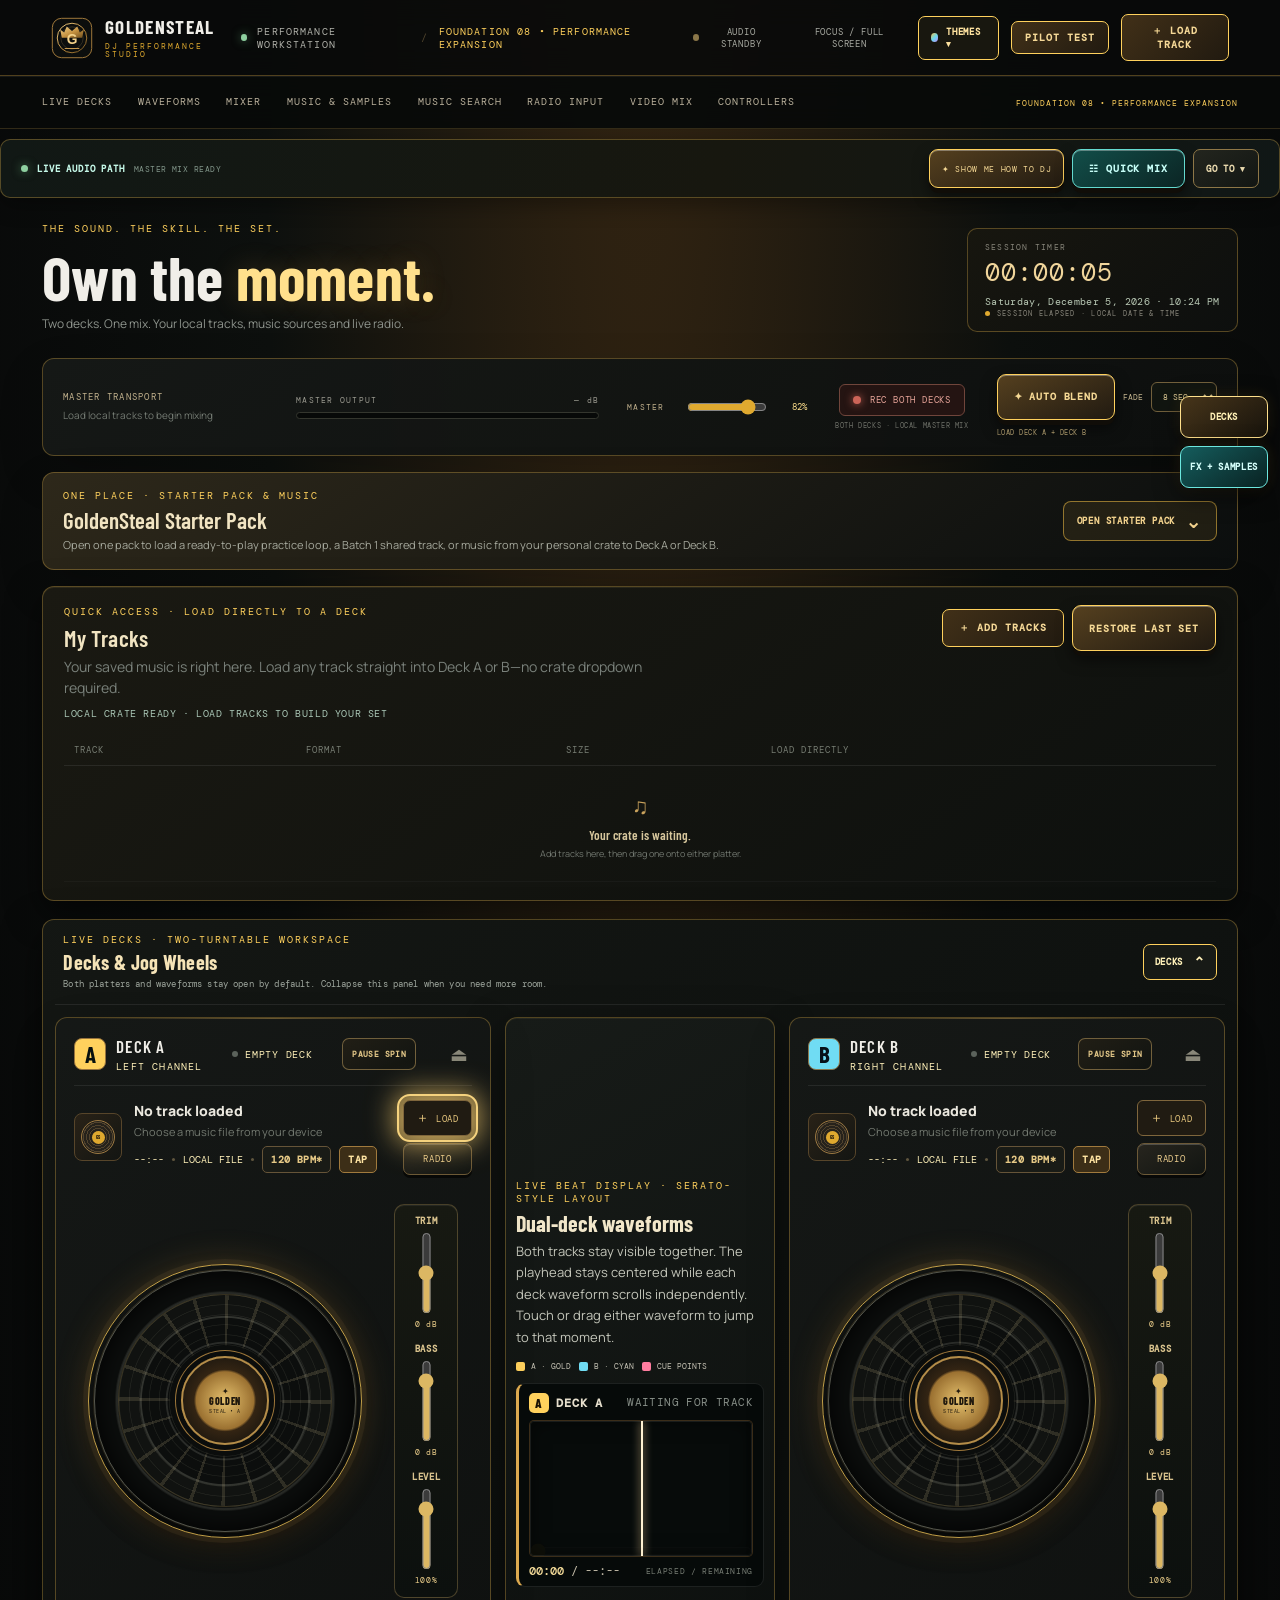
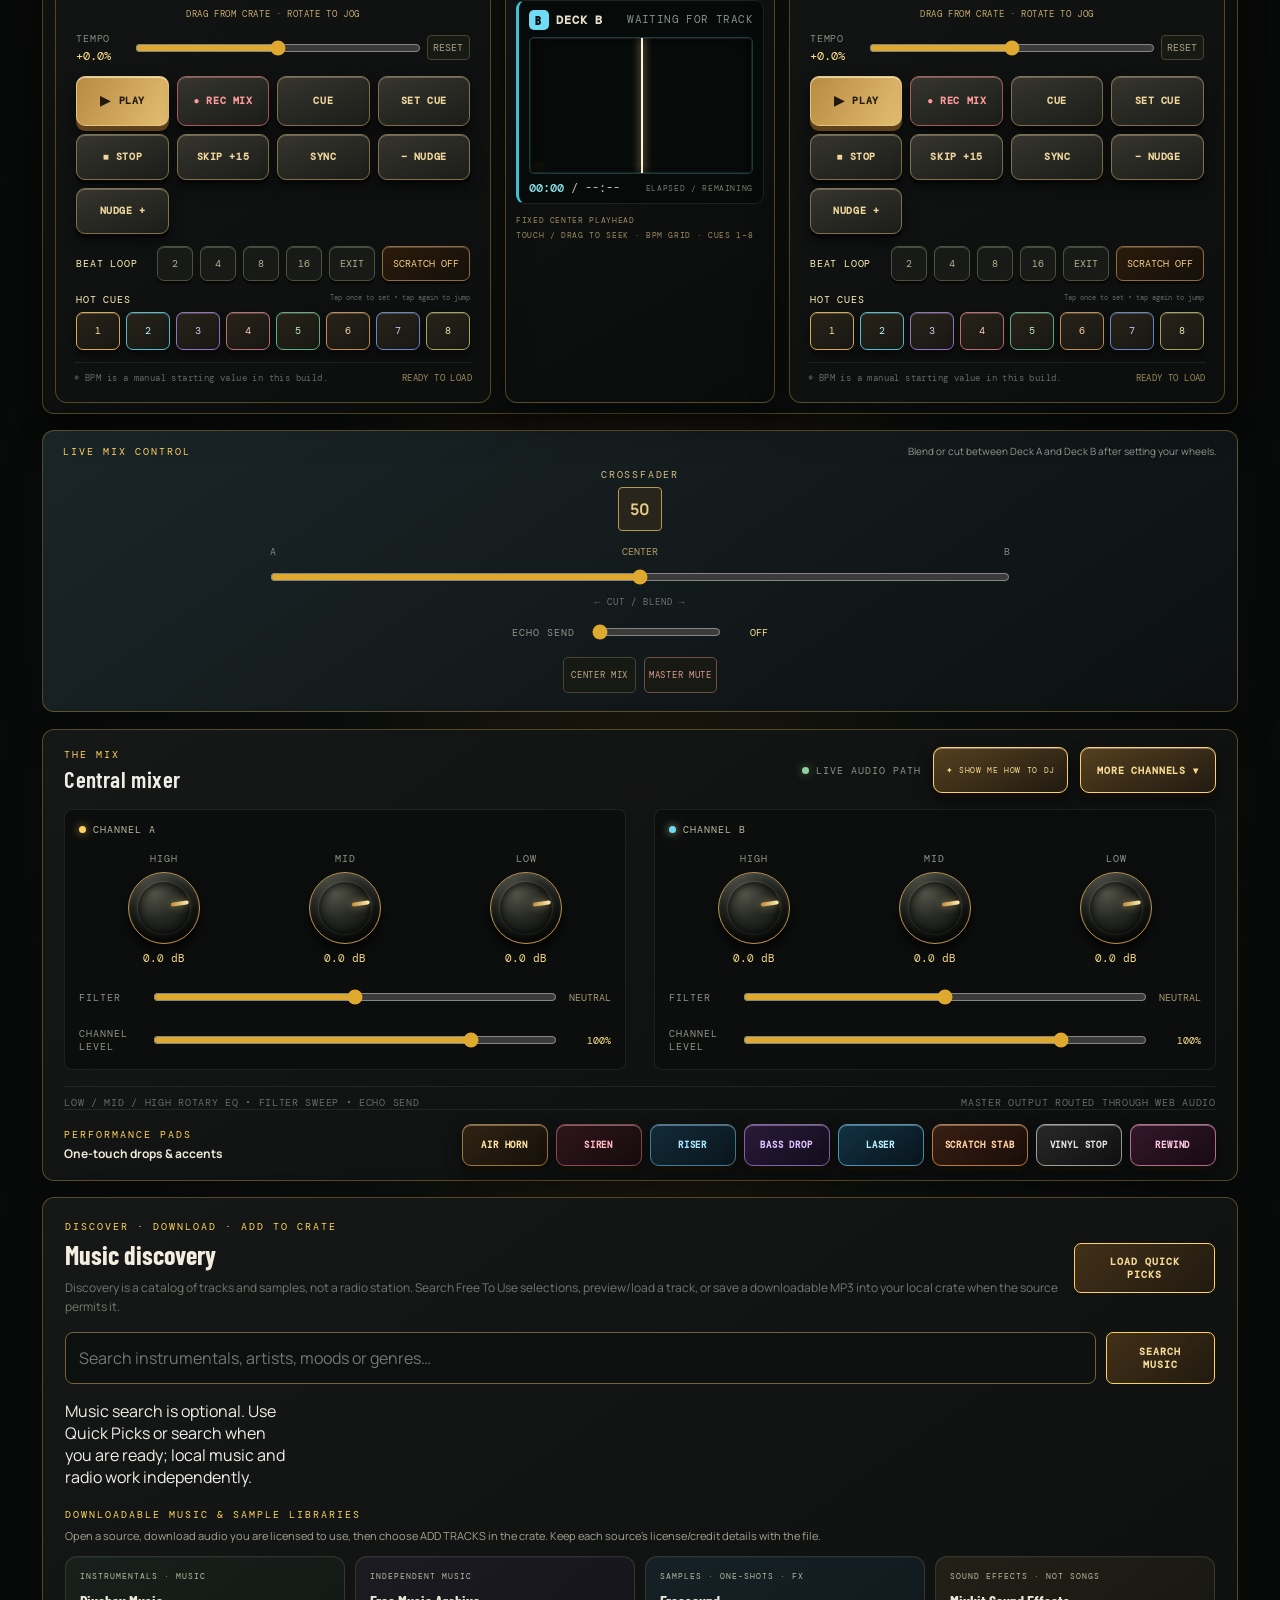
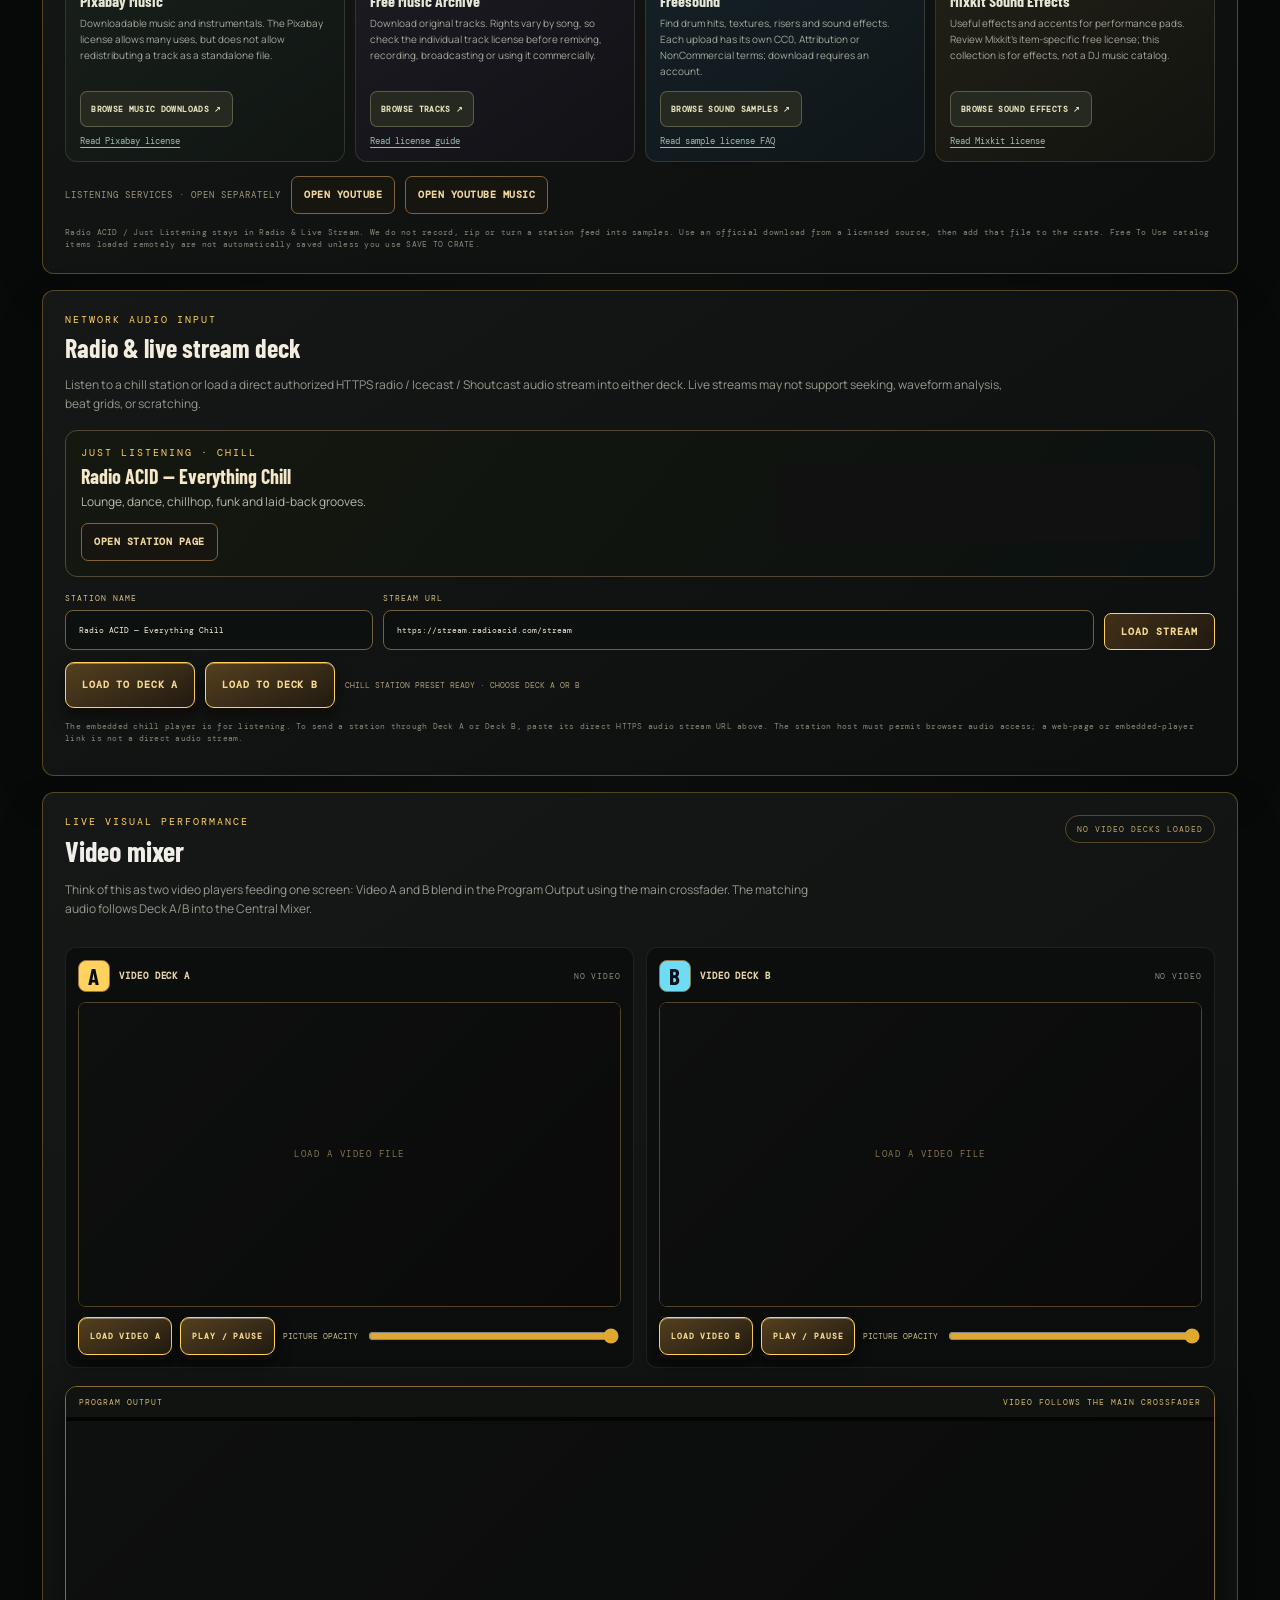
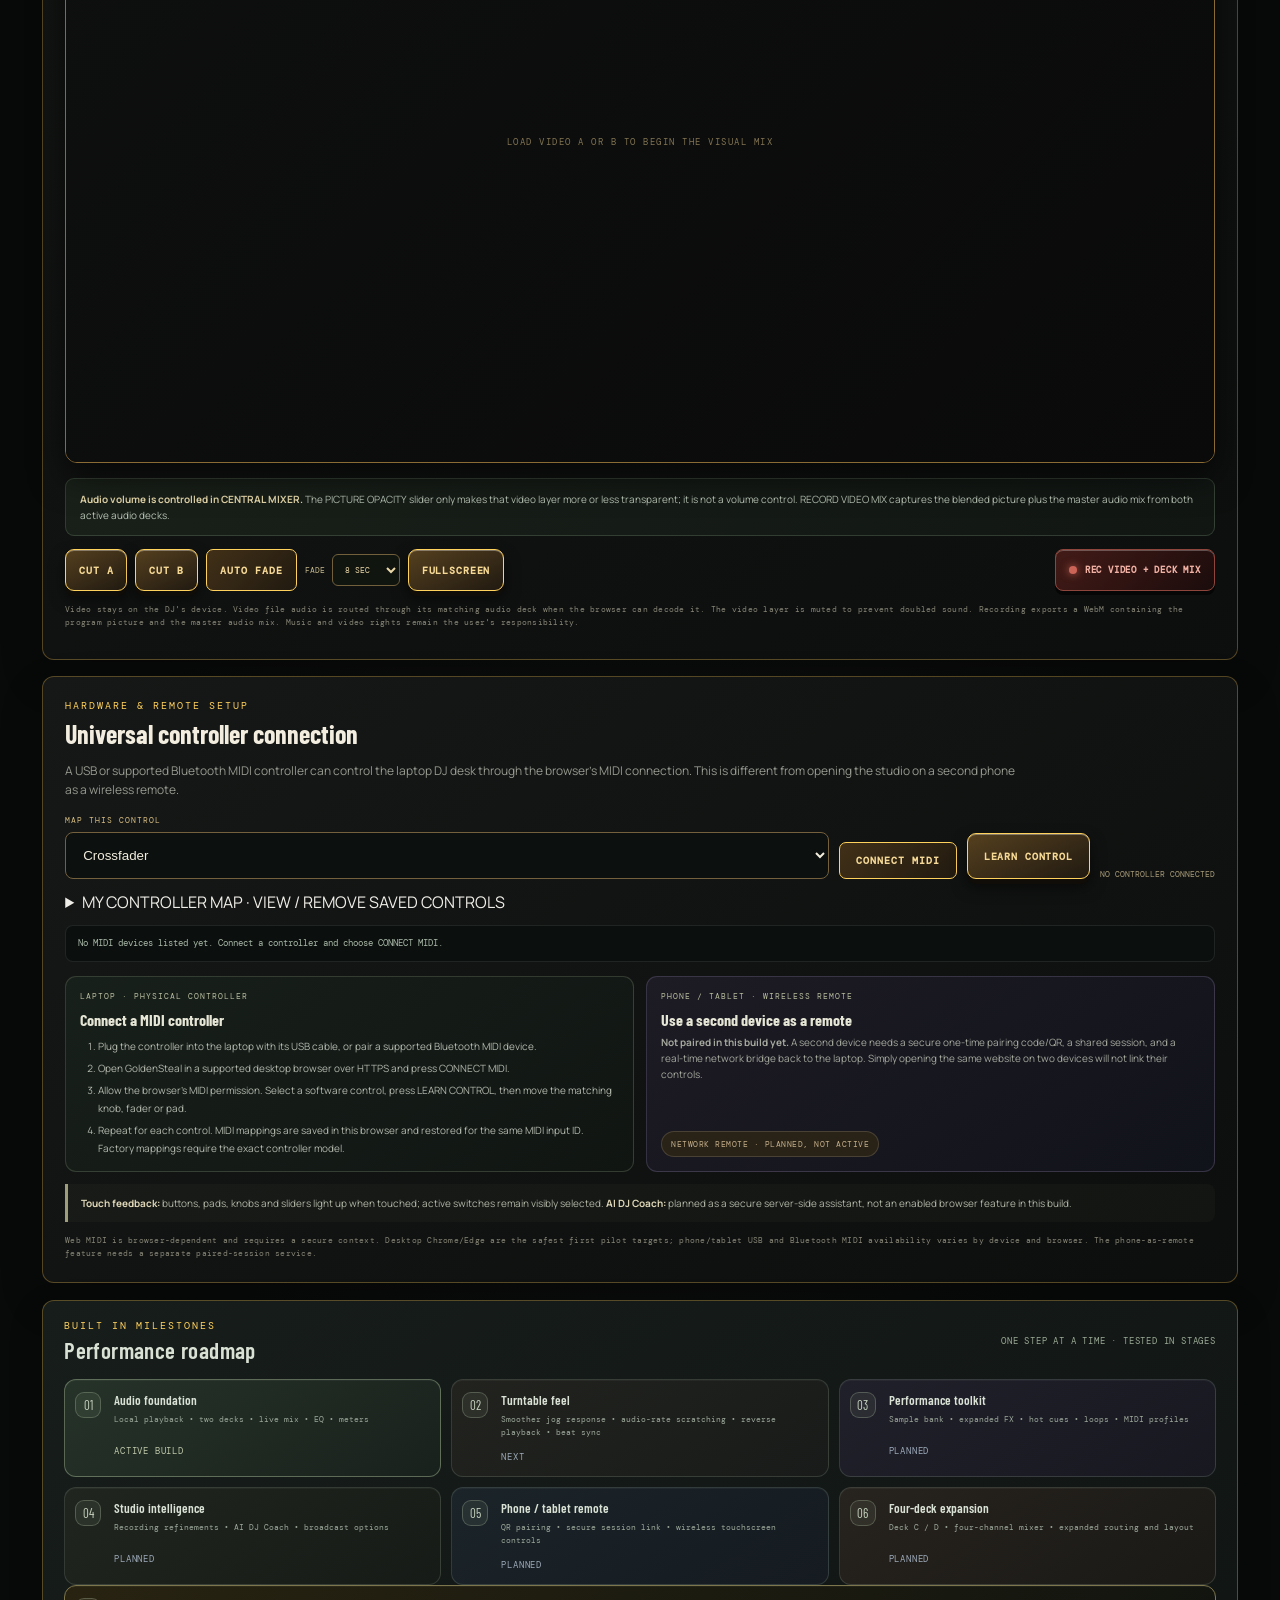
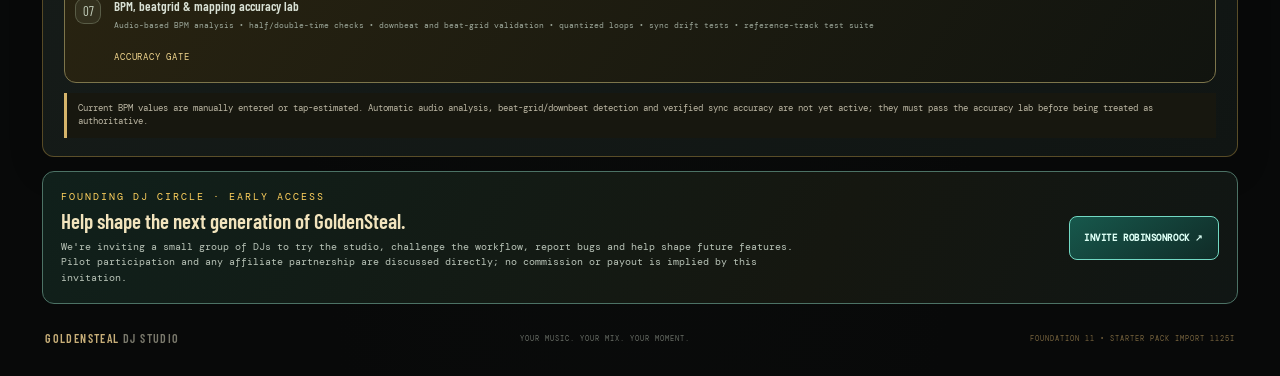
==== index.html @ 6ee24248 "Add one-time six-file starter pack import control" ====
<!doctype html>
<html lang="en">
<head>
  <meta charset="UTF-8" />
  <meta name="viewport" content="width=device-width, initial-scale=1, viewport-fit=cover" />
  <meta name="theme-color" content="#090909" />
  <meta name="description" content="GoldenSteal DJ Studio — a touch-ready DJ performance workstation." />
  <link rel="manifest" href="./manifest.webmanifest" />
  <link rel="icon" type="image/svg+xml" href="./assets/goldensteal-mark.svg" />
  <link rel="stylesheet" href="./styles.css?v=wheel-off-1125b" />
  <script>
  /* One-time cleanup of the previous GoldenSteal service worker. The studio no longer
     registers a worker during startup, so stale cached shells must not compete with app code. */
  (function () {
    const cleanupKey = 'goldensteal-cache-cleanup-entry-17';
    try {
      if (!('serviceWorker' in navigator) || localStorage.getItem(cleanupKey) === 'done') return;
      const hadController = Boolean(navigator.serviceWorker.controller);
      navigator.serviceWorker.getRegistrations().then(async registrations => {
        const owned = registrations.filter(registration => {
          try { return new URL(registration.scope).pathname.includes('/goldensteal-dj-studio/'); }
          catch (_) { return false; }
        });
        await Promise.all(owned.map(registration => registration.unregister()));
        if (window.caches) {
          const keys = await caches.keys();
          await Promise.all(keys.filter(key => key.startsWith('goldensteal-dj-studio-')).map(key => caches.delete(key)));
        }
        localStorage.setItem(cleanupKey, 'done');
        if (hadController && !sessionStorage.getItem(cleanupKey)) {
          sessionStorage.setItem(cleanupKey, 'refreshed');
          window.location.reload();
        }
      }).catch(error => console.warn('GoldenSteal cache cleanup skipped:', error));
    } catch (error) {
      console.warn('GoldenSteal cache cleanup skipped:', error);
    }
  })();
</script>
<script>
  /* Show an actionable on-screen message if a script or startup module fails. */
  (function () {
    function reportStartupIssue(message) {
      const mount = () => {
        let panel = document.getElementById('studioStartupDiagnostic');
        if (!panel) {
          panel = document.createElement('section');
          panel.id = 'studioStartupDiagnostic';
          panel.className = 'startup-diagnostic';
          panel.setAttribute('role', 'alert');
          panel.setAttribute('aria-live', 'assertive');
          const heading = document.createElement('strong');
          heading.textContent = 'STUDIO STARTUP ISSUE';
          const list = document.createElement('ul');
          list.id = 'studioStartupDiagnosticList';
          const close = document.createElement('button');
          close.type = 'button';
          close.textContent = 'DISMISS';
          close.addEventListener('click', () => panel.remove());
          panel.append(heading, list, close);
          document.body.appendChild(panel);
        }
        const list = document.getElementById('studioStartupDiagnosticList');
        if (list && list.children.length < 3) {
          const item = document.createElement('li');
          item.textContent = String(message || 'An unknown startup error occurred.').slice(0, 260);
          list.appendChild(item);
        }
      };
      if (document.body) mount();
      else document.addEventListener('DOMContentLoaded', mount, { once: true });
    }
    window.__GoldenStealReportStartupIssue = reportStartupIssue;
    window.addEventListener('error', event => {
      const target = event.target;
      if (target && target !== window && target.tagName) {
        const resource = target.src || target.href;
        if (resource) reportStartupIssue('A studio resource failed to load: ' + resource);
      } else {
        const where = event.filename ? ' (' + event.filename.split('/').pop() + (event.lineno ? ':' + event.lineno : '') + ')' : '';
        reportStartupIssue((event.message || 'A JavaScript error interrupted startup.') + where);
      }
    }, true);
    window.addEventListener('unhandledrejection', event => {
      const reason = event.reason;
      reportStartupIssue('Startup task rejected: ' + (reason?.message || String(reason || 'unknown error')));
    });
    document.addEventListener('DOMContentLoaded', () => {
      // Module imports are intentionally sequential for predictable initialization.
      // On phones and slower connections, 500ms created a false blocking warning.
      window.setTimeout(() => {
        if (!window.__goldenStealStudioReady) {
          reportStartupIssue('The full DJ Studio is still starting after 12 seconds. Check the connection, then reload if it remains stuck.');
        }
      }, 12000);
    }, { once: true });
  })();
</script>
  <link rel="stylesheet" href="./src/starter-crate.css" />
  <link rel="stylesheet" href="./src/dj-guide.css" />
  <link rel="stylesheet" href="./src/studio-controls.css" />
  <link rel="stylesheet" href="./src/deck-performance.css" />
  <title>GOLDENSTEAL DJ STUDIO</title>
<style id="wheel-isolation-1125b">
html body .platter, html body .platter *, html body .art-disc, html body .art-disc * { animation: none !important; transition: none !important; will-change: auto !important; }
#fxDrawerPanel[aria-hidden="true"], #mobileMixPanel[aria-hidden="true"], #djGuidePanel[aria-hidden="true"], #cratePickerOverlay[aria-hidden="true"], #pilotKit[aria-hidden="true"] { display:none !important; }
@media(max-width:900px) { .app-shell { padding-bottom: 12px !important; } .footer { margin-bottom:0 !important; padding-bottom: 8px !important; } }

#music-discovery { min-height:0 !important; height:auto !important; }
</style>
<style>.deck-record-shortcut{color:#ff9b9b!important;border-color:#a65b5b!important}.deck-record-shortcut[aria-pressed="true"]{background:#732b2b!important;color:#fff!important}</style>
<script>document.addEventListener('DOMContentLoaded',()=>{const master=document.getElementById('recordButton');if(!master)return;const buttons=document.querySelectorAll('[data-deck-record]');const sync=()=>{const on=master.classList.contains('recording');buttons.forEach(b=>{b.textContent=on?'■ STOP REC':'● REC MIX';b.setAttribute('aria-pressed',String(on));});};buttons.forEach(b=>b.addEventListener('click',()=>master.click()));new MutationObserver(sync).observe(master,{attributes:true,attributeFilter:['class']});sync();},{once:true});</script>
<style>#centerFaderShortcut{display:block;width:44px;height:44px;margin:6px auto;border:1px solid #b99855;border-radius:4px;background:#28251c;color:#eacb83;font-weight:bold}.crossfader-zone{align-self:center} </style><script>document.addEventListener('DOMContentLoaded',()=>{document.getElementById('centerFaderShortcut')?.addEventListener('click',()=>document.getElementById('centerCrossfader')?.click());},{once:true});</script><style>.platter.scratch-armed{touch-action:none!important}</style></head>
<body>
  <div class="ambient ambient-one"></div>
  <div class="ambient ambient-two"></div>
  <header class="topbar">
    <a class="brand" href="./" aria-label="GoldenSteal DJ Studio home">
      <img class="brand-logo-image" src="./assets/goldensteal-mark.svg" alt="" />
      <span class="brand-copy"><strong>GOLDENSTEAL</strong><small>DJ PERFORMANCE STUDIO</small></span>
    </a>
    <div class="topbar-center"><span class="live-dot"></span><span>PERFORMANCE WORKSTATION</span><span class="top-sep">/</span><span class="build-tag">FOUNDATION 08 • PERFORMANCE EXPANSION</span></div>
    <div class="topbar-actions">
      <button class="icon-button" id="audioStatusButton" title="Audio status"><span class="status-led" id="audioStatusLed"></span><span id="audioStatusText">AUDIO STANDBY</span></button>
      <button class="icon-button" id="focusModeButton" type="button" aria-pressed="false">FOCUS / FULL SCREEN</button>
      <details class="studio-theme-menu" id="studioThemeMenu">
        <summary aria-label="Choose studio theme"><span class="theme-dot"></span> THEMES ▾</summary>
        <div class="theme-menu-popover">
          <strong>CHOOSE YOUR STUDIO LOOK</strong>
          <button type="button" data-theme-choice="golden-signature"><i class="theme-swatch swatch-gold"></i> Golden Signature</button>
          <button type="button" data-theme-choice="midnight-blue"><i class="theme-swatch swatch-blue"></i> Midnight Blue</button>
          <button type="button" data-theme-choice="ocean-teal"><i class="theme-swatch swatch-teal"></i> Ocean Teal</button>
          <button type="button" data-theme-choice="violet-pulse"><i class="theme-swatch swatch-violet"></i> Violet Pulse</button>
          <button type="button" data-theme-choice="crimson-club"><i class="theme-swatch swatch-crimson"></i> Crimson Club</button>
          <button type="button" data-theme-choice="arctic-silver"><i class="theme-swatch swatch-silver"></i> Arctic Silver</button>
          <small>Saved on this device</small>
        </div>
      </details>
      <button class="gold-button compact pilot-launch" id="pilotKitButton" type="button">PILOT TEST</button>
      <button class="gold-button compact" id="loadFirstButton">＋ LOAD TRACK</button>
    </div>
  </header>

  <nav class="studio-nav" aria-label="Studio menu">
    <div class="studio-nav-links">
      <a href="#decks">LIVE DECKS</a><a href="#beat-scope">WAVEFORMS</a><a href="#mixer">MIXER</a><a href="#crate-dock">MUSIC &amp; SAMPLES</a><a href="#music-discovery">MUSIC SEARCH</a><a href="#radio-studio">RADIO INPUT</a><a href="#video-mixer">VIDEO MIX</a><a href="#controller-panel">CONTROLLERS</a>
    </div>
    <span class="nav-build">FOUNDATION 08 • PERFORMANCE EXPANSION</span>
  </nav>

  <section class="top-studio-actions" aria-label="Quick DJ controls">
    <div class="top-live-audio-status"><span class="live-dot"></span><strong>LIVE AUDIO PATH</strong><small>MASTER MIX READY</small></div>
    <div class="top-studio-action-buttons">
      <button class="raised-action dj-guide-launch" id="topDjGuideButton" type="button">✦ SHOW ME HOW TO DJ</button>
      <button class="raised-action top-quick-mix-button" id="topQuickMixButton" type="button" aria-expanded="false" aria-controls="mobileMixPanel">☷ QUICK MIX</button>
      <details class="quick-go-menu" id="quickGoMenu">
        <summary aria-label="Jump to a studio control">GO TO ▾</summary>
        <div class="quick-go-popover" role="menu" aria-label="Quick navigation">
          <button type="button" data-go-to="deckWorkspace">LIVE DECKS &amp; WHEELS</button>
          <button type="button" data-go-to="crossfader-dock">CROSSFADER</button>
          <button type="button" data-go-to="autoBlendButton">AUTO BLEND</button>
          <button type="button" data-go-to="beat-scope">DUAL WAVEFORMS</button>
          <button type="button" data-go-to="deckA">DECK A · TRANSPORT &amp; LOOPS</button>
          <button type="button" data-go-to="deckB">DECK B · TRANSPORT &amp; LOOPS</button>
          <button type="button" data-go-to="mixer">CENTRAL MIXER</button>
          <button type="button" data-go-to="crate-dock">MUSIC &amp; SAMPLE CRATE</button>
          <button type="button" data-go-to="fx">FX + SAMPLES</button>
          <button type="button" data-go-to="coach">DJ COACH</button>
        </div>
      </details>
    </div>
  </section>

  <main class="app-shell" id="studio">
    <section class="welcome-row">
      <div>
        <div class="eyebrow">THE SOUND. THE SKILL. THE SET.</div>
        <h1>Own the <span>moment.</span></h1>
        <p class="intro">Two decks. One mix. Your local tracks, music sources and live radio.</p>
      </div>
      <div class="session-card">
        <div class="session-label">SESSION TIMER</div>
        <div class="session-time" id="sessionTimer">00:00:00</div>
        <div class="session-date" id="studioDateTime" aria-label="Live local calendar date and time">CALENDAR · LOCAL CLOCK</div>
        <div class="session-foot"><span class="tiny-gold-dot"></span> SESSION ELAPSED · LOCAL DATE &amp; TIME</div>
      </div>
    </section>

    <section class="transport-strip panel">
      <div class="transport-left">
        <div class="transport-title">MASTER TRANSPORT</div>
        <div class="transport-sub">Load local tracks to begin mixing</div>
      </div>
      <div class="master-meter-wrap">
        <div class="meter-label"><span>MASTER OUTPUT</span><span id="masterDb">— dB</span></div>
        <div class="meter-track"><div class="meter-fill" id="masterMeter"></div></div>
      </div>
      <div class="master-control">
        <label for="masterVolume">MASTER</label>
        <input id="masterVolume" class="gold-range" type="range" min="0" max="1" step="0.01" value="0.82" />
        <output id="masterVolumeValue">82%</output>
      </div>
      <div class="record-wrap">
        <button class="record-button" id="recordButton"><span class="record-icon"></span><span id="recordLabel">REC BOTH DECKS</span></button>
        <span class="record-note" id="recordNote">BOTH DECKS · LOCAL MASTER MIX</span>
      </div>
      <div class="auto-blend-wrap"><button class="raised-action auto-blend-button" id="autoBlendButton" type="button" aria-pressed="false">✦ AUTO BLEND</button><label for="autoBlendDuration">FADE</label><select id="autoBlendDuration" aria-label="Auto Blend fade duration"><option value="4">4 SEC</option><option value="8" selected>8 SEC</option><option value="12">12 SEC</option><option value="16">16 SEC</option></select><span class="auto-blend-status" id="autoBlendStatus" aria-live="polite">READY · START ONE DECK</span></div>
    </section>

    <details class="crate-dock-shell panel" id="crate-dock">
      <summary class="crate-dock-summary">
        <div class="crate-dock-summary-copy">
          <div class="section-kicker">ONE PLACE · STARTER PACK &amp; MUSIC</div>
          <h2>GoldenSteal Starter Pack</h2>
          <p>Open one pack to load a ready-to-play practice loop, a Batch 1 shared track, or music from your personal crate to Deck A or Deck B.</p>
        </div>
        <span class="crate-dock-open-label">OPEN STARTER PACK <b aria-hidden="true">⌄</b></span>
      </summary>
      <div class="crate-dock-content">
        <section class="starter-crate panel" id="starter-crate" aria-labelledby="starterCrateTitle">
                  <div class="starter-crate-head">
                    <div>
                      <div class="starter-crate-kicker">GOLDENSTEAL · BATCH 1 SHARED LIBRARY</div>
                      <h2 id="starterCrateTitle">Shared Tracks</h2>
                      <p class="starter-crate-copy">Import the six original audio files once on this device, then tap LOAD TO A or B without reopening your file picker. Shared hosting is optional.</p>
                    </div>
                    <div class="starter-crate-count" id="starterCrateCount">CHECKING · 6 TRACKS</div>
                  </div>
                  <div class="starter-crate-status" id="starterCrateStatus" role="status" aria-live="polite">CHECKING SHARED BATCH 1 AUDIO…</div>
                  <section class="starter-practice-loops" aria-labelledby="starterPracticeTitle">
                    <div class="starter-practice-copy">
                      <div class="starter-crate-kicker">READY NOW · BUILT INTO THE STUDIO</div>
                      <h3 id="starterPracticeTitle">Quick Practice Loops</h3>
                      <p>Two original practice tracks are generated on this device and load straight into the working decks. No download or extra music file is needed.</p>
                    </div>
                    <div class="starter-practice-actions">
                      <button class="gold-button" id="loadDemoPair" type="button">LOAD BOTH · DECK A + B</button>
                      <button class="raised-action" id="loadDemoA" type="button">LOAD LOOP A · 96 BPM</button>
                      <button class="raised-action" id="loadDemoB" type="button">LOAD LOOP B · 100 BPM</button>
                    </div>
                  </section>
                  <label class="gold-button" style="display:inline-block;cursor:pointer;margin:8px 0">IMPORT STARTER PACK (6 FILES)<input type="file" id="starterImportFiles" class="file-input" multiple accept="audio/*,.wav,.mp3"></label><div class="starter-crate-rows" id="starterCrateRows"></div>
                </section>

      </div>
    </details>


    <section class="library panel crate-dock my-tracks-dock" id="library">
      <div class="my-tracks-head"><div><div class="section-kicker">QUICK ACCESS · LOAD DIRECTLY TO A DECK</div><h2>My Tracks</h2><p>Your saved music is right here. Load any track straight into Deck A or B—no crate dropdown required.</p></div><div class="crate-actions"><button class="gold-button" id="addLibraryButton">＋ ADD TRACKS</button><button class="raised-action" id="restoreSessionButton" type="button" disabled>RESTORE LAST SET</button></div><input type="file" id="libraryFiles" class="file-input" multiple accept="audio/*,.mp3,.wav,.m4a,.aac,.flac,.ogg,.opus,.aiff"></div>
      <div class="crate-storage-note" id="crateStorageStatus">LOCAL CRATE · SAVED ON THIS DEVICE</div>
      <div class="library-table-wrap"><table class="library-table"><thead><tr><th>TRACK</th><th>FORMAT</th><th>SIZE</th><th>LOAD DIRECTLY</th></tr></thead><tbody id="libraryRows"><tr class="empty-row"><td colspan="4"><span class="empty-library-icon">♫</span><strong>Your crate is waiting.</strong><span>Add audio files to build this session's library.</span></td></tr></tbody></table></div>
    </section>



    <details class="decks-panel panel" id="deckWorkspace" open>
      <summary class="decks-panel-summary">
        <span class="decks-panel-copy">
          <span class="section-kicker">LIVE DECKS · TWO-TURNTABLE WORKSPACE</span>
          <strong>Decks &amp; Jog Wheels</strong>
          <small>Both platters and waveforms stay open by default. Collapse this panel when you need more room.</small>
        </span>
        <span class="decks-panel-toggle">DECKS <b aria-hidden="true">⌄</b></span>
      </summary>
          <section class="decks-grid" id="decks" aria-label="DJ decks">
      <article class="deck panel" data-deck="A" id="deckA">
        <div class="deck-head">
          <div class="deck-id"><span class="deck-letter">A</span><div><strong>DECK A</strong><small>LEFT CHANNEL</small></div></div>
          <div class="track-state" id="stateA"><span class="state-dot"></span> EMPTY DECK</div>
          <button class="wheel-spin-toggle" type="button" data-action="wheel-spin" data-deck="A" aria-pressed="true" title="Pause decorative wheel rotation">PAUSE SPIN</button>
          <button class="deck-menu" data-action="eject" data-deck="A" title="Eject track">⏏</button>
        </div>
        <div class="track-meta">
          <div class="track-art"><div class="art-disc"><div class="art-label">GS</div></div></div>
          <div class="track-info"><div class="track-title" id="titleA">No track loaded</div><div class="track-filename" id="filenameA">Choose a music file from your device</div><div class="track-data"><span id="durationA">--:--</span><i></i><span id="formatA">LOCAL FILE</span><i></i><button class="bpm-chip" id="bpmA" data-action="bpm-edit" data-deck="A">120 BPM*</button><button class="bpm-tap" data-action="tap-bpm" data-deck="A">TAP</button></div></div>
          <div class="deck-load-actions"><button class="load-button" data-action="load" data-deck="A"><span>＋</span> LOAD</button><button class="radio-source-button" data-action="radio" data-deck="A">RADIO</button></div>
          <input class="file-input" type="file" accept="audio/*,.mp3,.wav,.m4a,.aac,.flac,.ogg,.opus,.aiff" id="fileA" />
        </div>
        <div class="deck-performance">
          <div class="platter-column">
            <div class="platter-and-rail">
              <div class="platter-wrap">
                <div class="platter spin-paused" id="platterA" data-deck="A" role="slider" tabindex="0" aria-label="Deck A jog wheel" aria-valuemin="0" aria-valuemax="1000" aria-valuenow="0">
                  <div class="platter-grooves"></div><div class="platter-label"><span class="platter-star">✦</span><strong>GOLDEN</strong><small>STEAL • A</small></div><div class="platter-arm"></div>
                </div>
                <div class="platter-ring"></div>
              </div>
              <aside class="wheel-side-controls" aria-label="Deck A trim and level controls">
                <label class="wheel-slider-control">
                  <span>TRIM</span>
                  <input id="trimA" type="range" min="-12" max="12" step="0.5" value="0" aria-label="Deck A input trim in decibels" />
                  <output id="trimValueA">0 dB</output>
                </label>
                <label class="wheel-slider-control">
                  <span>BASS</span>
                  <input id="bassA" type="range" min="-24" max="6" step="0.5" value="0" aria-label="Deck A bass EQ" />
                  <output id="bassValueA">0 dB</output>
                </label>
                <label class="wheel-slider-control">
                  <span>LEVEL</span>
                  <input id="deckVolumeA" type="range" min="0" max="1.25" step="0.01" value="1" aria-label="Deck A channel level" />
                  <output id="deckVolumeValueA">100%</output>
                </label>
              </aside>
            </div>
            <div class="jog-hint">DRAG FROM CRATE · ROTATE TO JOG</div>
          </div>
          <div class="deck-controls">
            <div class="tempo-row"><div><label for="tempoA">TEMPO</label><strong id="tempoValueA">+0.0%</strong></div><input type="range" id="tempoA" min="-16" max="16" step="0.1" value="0" /><button class="reset-button" data-action="tempo-reset" data-deck="A">RESET</button></div>
            <div class="transport-buttons"><button class="transport-main" id="playA" data-action="play" data-deck="A"><span class="play-glyph" id="playGlyphA">▶</span><span id="playTextA">PLAY</span></button><button type="button" class="transport-secondary deck-record-shortcut" data-deck-record aria-pressed="false" title="Record both decks through the master mix">● REC MIX</button><button class="transport-secondary" id="cueA" data-action="cue" data-deck="A">CUE</button><button class="transport-secondary" id="setCueA" data-action="set-cue" data-deck="A">SET CUE</button><button class="transport-secondary" id="stopA" data-action="stop" data-deck="A">■ STOP</button><button class="transport-secondary" id="skipA" data-action="skip" data-deck="A">SKIP +15</button><button class="transport-secondary" id="syncA" data-action="sync" data-deck="A">SYNC</button><button class="transport-secondary nudge-button" data-action="nudge-down" data-deck="A">− NUDGE</button><button class="transport-secondary nudge-button" data-action="nudge-up" data-deck="A">NUDGE +</button></div>
            <div class="loop-row"><span>BEAT LOOP</span><button data-action="loop" data-deck="A" data-beats="2">2</button><button data-action="loop" data-deck="A" data-beats="4">4</button><button data-action="loop" data-deck="A" data-beats="8">8</button><button data-action="loop" data-deck="A" data-beats="16">16</button><button data-action="loop-off" data-deck="A">EXIT</button><button class="scratch-toggle" data-action="scratch-toggle" data-deck="A">SCRATCH OFF</button></div>
            <div class="hot-cues"><div class="control-caption">HOT CUES <span>Tap once to set • tap again to jump</span></div><div class="cue-pads"><button id="hotcueA1" data-action="hotcue" data-deck="A" data-pad="0">1</button><button id="hotcueA2" data-action="hotcue" data-deck="A" data-pad="1">2</button><button id="hotcueA3" data-action="hotcue" data-deck="A" data-pad="2">3</button><button id="hotcueA4" data-action="hotcue" data-deck="A" data-pad="3">4</button><button id="hotcueA5" data-action="hotcue" data-deck="A" data-pad="4">5</button><button id="hotcueA6" data-action="hotcue" data-deck="A" data-pad="5">6</button><button id="hotcueA7" data-action="hotcue" data-deck="A" data-pad="6">7</button><button id="hotcueA8" data-action="hotcue" data-deck="A" data-pad="7">8</button></div></div>
            
          </div>
        </div>
        <div class="deck-bottom"><span class="bottom-hint">* BPM is a manual starting value in this build.</span><span class="deck-load-status" id="loadStatusA">READY TO LOAD</span></div>
        <audio id="audioA" preload="metadata"></audio>
      </article>

    <section class="stacked-scope panel" id="beat-scope" aria-label="Stacked dual deck waveform monitor">
      <div class="scope-head">
        <div class="scope-title">
          <div class="section-kicker">LIVE BEAT DISPLAY · SERATO-STYLE LAYOUT</div>
          <h2>Dual-deck waveforms</h2>
          <p>Both tracks stay visible together. The playhead stays centered while each deck waveform scrolls independently. Touch or drag either waveform to jump to that moment.</p>
        </div>
        <div class="scope-legend" aria-label="Waveform color legend">
          <span class="scope-key scope-key-a"><i></i> A · GOLD</span>
          <span class="scope-key scope-key-b"><i></i> B · CYAN</span>
          <span class="scope-key scope-key-cue"><i></i> CUE POINTS</span>
        </div>
      </div>
      <div class="scope-lanes">
        <div class="scope-lane scope-lane-a" data-scope-deck="A">
          <div class="scope-lane-head"><span><b class="scope-letter scope-letter-a">A</b> DECK A</span><span class="scope-track-state" id="scopeStatusA">WAITING FOR TRACK</span></div>
          <div class="scope-canvas-wrap">
            <canvas class="waveform scope-waveform" id="waveA" width="1600" height="116" aria-label="Deck A scrolling waveform"></canvas>
            <input type="range" class="seek-range scope-seek" id="seekA" min="0" max="1000" value="0" aria-label="Seek Deck A" />
          </div>
          <div class="scope-time"><b id="elapsedA">00:00</b><span>/</span><span id="remainingA">--:--</span><span class="scope-time-note">ELAPSED / REMAINING</span></div>
        </div>
        <div class="scope-lane scope-lane-b" data-scope-deck="B">
          <div class="scope-lane-head"><span><b class="scope-letter scope-letter-b">B</b> DECK B</span><span class="scope-track-state" id="scopeStatusB">WAITING FOR TRACK</span></div>
          <div class="scope-canvas-wrap">
            <canvas class="waveform scope-waveform" id="waveB" width="1600" height="116" aria-label="Deck B scrolling waveform"></canvas>
            <input type="range" class="seek-range scope-seek" id="seekB" min="0" max="1000" value="0" aria-label="Seek Deck B" />
          </div>
          <div class="scope-time"><b id="elapsedB">00:00</b><span>/</span><span id="remainingB">--:--</span><span class="scope-time-note">ELAPSED / REMAINING</span></div>
        </div>
      </div>
      <div class="scope-foot"><span>FIXED CENTER PLAYHEAD</span><span>TOUCH / DRAG TO SEEK · BPM GRID · CUES 1–8</span></div>
    </section>

      <article class="deck panel" data-deck="B" id="deckB">
        <div class="deck-head">
          <div class="deck-id"><span class="deck-letter deck-letter-b">B</span><div><strong>DECK B</strong><small>RIGHT CHANNEL</small></div></div>
          <div class="track-state" id="stateB"><span class="state-dot"></span> EMPTY DECK</div>
          <button class="wheel-spin-toggle" type="button" data-action="wheel-spin" data-deck="B" aria-pressed="true" title="Pause decorative wheel rotation">PAUSE SPIN</button>
          <button class="deck-menu" data-action="eject" data-deck="B" title="Eject track">⏏</button>
        </div>
        <div class="track-meta">
          <div class="track-art"><div class="art-disc"><div class="art-label">GS</div></div></div>
          <div class="track-info"><div class="track-title" id="titleB">No track loaded</div><div class="track-filename" id="filenameB">Choose a music file from your device</div><div class="track-data"><span id="durationB">--:--</span><i></i><span id="formatB">LOCAL FILE</span><i></i><button class="bpm-chip" id="bpmB" data-action="bpm-edit" data-deck="B">120 BPM*</button><button class="bpm-tap" data-action="tap-bpm" data-deck="B">TAP</button></div></div>
          <div class="deck-load-actions"><button class="load-button" data-action="load" data-deck="B"><span>＋</span> LOAD</button><button class="radio-source-button" data-action="radio" data-deck="B">RADIO</button></div>
          <input class="file-input" type="file" accept="audio/*,.mp3,.wav,.m4a,.aac,.flac,.ogg,.opus,.aiff" id="fileB" />
        </div>
        <div class="deck-performance">
          <div class="platter-column">
            <div class="platter-and-rail">
              <div class="platter-wrap">
                <div class="platter spin-paused" id="platterB" data-deck="B" role="slider" tabindex="0" aria-label="Deck B jog wheel" aria-valuemin="0" aria-valuemax="1000" aria-valuenow="0">
                  <div class="platter-grooves"></div><div class="platter-label"><span class="platter-star">✦</span><strong>GOLDEN</strong><small>STEAL • B</small></div><div class="platter-arm"></div>
                </div>
                <div class="platter-ring"></div>
              </div>
              <aside class="wheel-side-controls" aria-label="Deck B trim and level controls">
                <label class="wheel-slider-control">
                  <span>TRIM</span>
                  <input id="trimB" type="range" min="-12" max="12" step="0.5" value="0" aria-label="Deck B input trim in decibels" />
                  <output id="trimValueB">0 dB</output>
                </label>
                <label class="wheel-slider-control">
                  <span>BASS</span>
                  <input id="bassB" type="range" min="-24" max="6" step="0.5" value="0" aria-label="Deck B bass EQ" />
                  <output id="bassValueB">0 dB</output>
                </label>
                <label class="wheel-slider-control">
                  <span>LEVEL</span>
                  <input id="deckVolumeB" type="range" min="0" max="1.25" step="0.01" value="1" aria-label="Deck B channel level" />
                  <output id="deckVolumeValueB">100%</output>
                </label>
              </aside>
            </div>
            <div class="jog-hint">DRAG FROM CRATE · ROTATE TO JOG</div>
          </div>
          <div class="deck-controls">
            <div class="tempo-row"><div><label for="tempoB">TEMPO</label><strong id="tempoValueB">+0.0%</strong></div><input type="range" id="tempoB" min="-16" max="16" step="0.1" value="0" /><button class="reset-button" data-action="tempo-reset" data-deck="B">RESET</button></div>
            <div class="transport-buttons"><button class="transport-main" id="playB" data-action="play" data-deck="B"><span class="play-glyph" id="playGlyphB">▶</span><span id="playTextB">PLAY</span></button><button type="button" class="transport-secondary deck-record-shortcut" data-deck-record aria-pressed="false" title="Record both decks through the master mix">● REC MIX</button><button class="transport-secondary" id="cueB" data-action="cue" data-deck="B">CUE</button><button class="transport-secondary" id="setCueB" data-action="set-cue" data-deck="B">SET CUE</button><button class="transport-secondary" id="stopB" data-action="stop" data-deck="B">■ STOP</button><button class="transport-secondary" id="skipB" data-action="skip" data-deck="B">SKIP +15</button><button class="transport-secondary" id="syncB" data-action="sync" data-deck="B">SYNC</button><button class="transport-secondary nudge-button" data-action="nudge-down" data-deck="B">− NUDGE</button><button class="transport-secondary nudge-button" data-action="nudge-up" data-deck="B">NUDGE +</button></div>
            <div class="loop-row"><span>BEAT LOOP</span><button data-action="loop" data-deck="B" data-beats="2">2</button><button data-action="loop" data-deck="B" data-beats="4">4</button><button data-action="loop" data-deck="B" data-beats="8">8</button><button data-action="loop" data-deck="B" data-beats="16">16</button><button data-action="loop-off" data-deck="B">EXIT</button><button class="scratch-toggle" data-action="scratch-toggle" data-deck="B">SCRATCH OFF</button></div>
            <div class="hot-cues"><div class="control-caption">HOT CUES <span>Tap once to set • tap again to jump</span></div><div class="cue-pads"><button id="hotcueB1" data-action="hotcue" data-deck="B" data-pad="0">1</button><button id="hotcueB2" data-action="hotcue" data-deck="B" data-pad="1">2</button><button id="hotcueB3" data-action="hotcue" data-deck="B" data-pad="2">3</button><button id="hotcueB4" data-action="hotcue" data-deck="B" data-pad="3">4</button><button id="hotcueB5" data-action="hotcue" data-deck="B" data-pad="4">5</button><button id="hotcueB6" data-action="hotcue" data-deck="B" data-pad="5">6</button><button id="hotcueB7" data-action="hotcue" data-deck="B" data-pad="6">7</button><button id="hotcueB8" data-action="hotcue" data-deck="B" data-pad="7">8</button></div></div>
            
          </div>
        </div>
        <div class="deck-bottom"><span class="bottom-hint">* BPM is a manual starting value in this build.</span><span class="deck-load-status" id="loadStatusB">READY TO LOAD</span></div>
        <audio id="audioB" preload="metadata"></audio>
      </article>
    </section>
    </details>



    <section class="crossfader-dock panel" id="crossfader-dock" aria-label="Live crossfader controls below both decks">
      <div class="crossfader-dock-head">
        <div class="section-kicker">LIVE MIX CONTROL</div>
        <p>Blend or cut between Deck A and Deck B after setting your wheels.</p>
      </div>
              <div class="crossfader-zone">
          <div class="crossfader-title">CROSSFADER</div><button type="button" id="centerFaderShortcut" title="Center crossfader" aria-label="Center crossfader">50</button>
          <div class="crossfader-ends"><span>A</span><span>CENTER</span><span>B</span></div>
          <input id="crossfader" class="crossfader" type="range" min="0" max="100" value="50" aria-label="Crossfader" />
          <div class="crossfader-scale"><span>← CUT / BLEND →</span></div>
          <div class="echo-control"><label for="echoAmount">ECHO SEND</label><input id="echoAmount" type="range" min="0" max="0.55" value="0" step="0.01"><output id="echoValue">OFF</output></div>
          <div class="crossfader-actions"><button id="centerCrossfader">CENTER MIX</button><button id="muteMaster">MASTER MUTE</button></div>
        </div>
    </section>

    <section class="mixer panel" id="mixer">
      <div class="mixer-head">
        <div><div class="section-kicker">THE MIX</div><h2>Central mixer</h2></div>
        <div class="mixer-head-actions">
          <div class="mixer-badge"><span class="live-dot"></span> LIVE AUDIO PATH</div>
          <button class="raised-action dj-guide-launch" id="djGuideButton" type="button">✦ SHOW ME HOW TO DJ</button>
          <div class="more-channel-wrap">
            <button class="raised-action more-channels-button" type="button" id="moreChannelsButton" aria-expanded="false" aria-controls="moreChannelsPanel">MORE CHANNELS ▾</button>
            <div class="more-channels-panel" id="moreChannelsPanel" hidden>
              <strong>FOUR-CHANNEL EXPANSION</strong>
              <p>Decks C and D are planned. This menu is visible for the next expansion; extra audio channels are not wired into the current two-deck engine yet.</p>
              <span class="channel-coming-soon">C · COMING NEXT</span><span class="channel-coming-soon">D · COMING NEXT</span>
            </div>
          </div>
        </div>
      </div>
      <div class="mixer-grid">
        <div class="channel-strip">
          <div class="channel-label"><span class="channel-dot dot-a"></span> CHANNEL A</div>
          <div class="eq-stack knob-grid"><label class="knob-control"><span>HIGH</span><button type="button" class="rotary-knob" id="knob-high-A" data-knob="high" data-deck="A" data-value="0" role="slider" tabindex="0" aria-label="Deck A high EQ" aria-valuemin="-24" aria-valuemax="6" aria-valuenow="0"><i class="knob-pointer"></i></button><b id="highA">0 dB</b></label><label class="knob-control"><span>MID</span><button type="button" class="rotary-knob" id="knob-mid-A" data-knob="mid" data-deck="A" data-value="0" role="slider" tabindex="0" aria-label="Deck A mid EQ" aria-valuemin="-24" aria-valuemax="6" aria-valuenow="0"><i class="knob-pointer"></i></button><b id="midA">0 dB</b></label><label class="knob-control"><span>LOW</span><button type="button" class="rotary-knob" id="knob-low-A" data-knob="low" data-deck="A" data-value="0" role="slider" tabindex="0" aria-label="Deck A low EQ" aria-valuemin="-24" aria-valuemax="6" aria-valuenow="0"><i class="knob-pointer"></i></button><b id="lowA">0 dB</b></label></div>
          <div class="filter-control"><label for="filterA">FILTER</label><input id="filterA" type="range" min="0" max="100" value="50"><span id="filterValueA">NEUTRAL</span></div>
          <div class="channel-volume"><label for="channelA">CHANNEL LEVEL</label><input id="channelA" type="range" min="0" max="1.25" value="1" step="0.01"><output id="channelValueA">100%</output></div>
        </div>
        <div class="channel-strip">
          <div class="channel-label"><span class="channel-dot dot-b"></span> CHANNEL B</div>
          <div class="eq-stack knob-grid"><label class="knob-control"><span>HIGH</span><button type="button" class="rotary-knob" id="knob-high-B" data-knob="high" data-deck="B" data-value="0" role="slider" tabindex="0" aria-label="Deck B high EQ" aria-valuemin="-24" aria-valuemax="6" aria-valuenow="0"><i class="knob-pointer"></i></button><b id="highB">0 dB</b></label><label class="knob-control"><span>MID</span><button type="button" class="rotary-knob" id="knob-mid-B" data-knob="mid" data-deck="B" data-value="0" role="slider" tabindex="0" aria-label="Deck B mid EQ" aria-valuemin="-24" aria-valuemax="6" aria-valuenow="0"><i class="knob-pointer"></i></button><b id="midB">0 dB</b></label><label class="knob-control"><span>LOW</span><button type="button" class="rotary-knob" id="knob-low-B" data-knob="low" data-deck="B" data-value="0" role="slider" tabindex="0" aria-label="Deck B low EQ" aria-valuemin="-24" aria-valuemax="6" aria-valuenow="0"><i class="knob-pointer"></i></button><b id="lowB">0 dB</b></label></div>
          <div class="filter-control"><label for="filterB">FILTER</label><input id="filterB" type="range" min="0" max="100" value="50"><span id="filterValueB">NEUTRAL</span></div>
          <div class="channel-volume"><label for="channelB">CHANNEL LEVEL</label><input id="channelB" type="range" min="0" max="1.25" value="1" step="0.01"><output id="channelValueB">100%</output></div>
        </div>
      </div>
      <div class="mixer-foot"><span>LOW / MID / HIGH ROTARY EQ • FILTER SWEEP • ECHO SEND</span><span>MASTER OUTPUT ROUTED THROUGH WEB AUDIO</span></div>
      <div class="fx-performance"><div><div class="section-kicker">PERFORMANCE PADS</div><strong>One-touch drops & accents</strong></div><div class="fx-pad-row"><button class="fx-pad" data-fx-pad="horn">AIR HORN</button><button class="fx-pad" data-fx-pad="siren">SIREN</button><button class="fx-pad" data-fx-pad="riser">RISER</button><button class="fx-pad" data-fx-pad="drop">BASS DROP</button><button class="fx-pad" data-fx-pad="laser">LASER</button><button class="fx-pad" data-fx-pad="scratch">SCRATCH STAB</button><button class="fx-pad" data-fx-pad="vinyl">VINYL STOP</button><button class="fx-pad" data-fx-pad="rewind">REWIND</button></div></div>
    </section>

    <section class="music-discovery panel" id="music-discovery">
      <div class="library-head"><div><div class="section-kicker">DISCOVER · DOWNLOAD · ADD TO CRATE</div><h2>Music discovery</h2><p>Discovery is a catalog of tracks and samples, not a radio station. Search Free To Use selections, preview/load a track, or save a downloadable MP3 into your local crate when the source permits it.</p></div><div class="discovery-actions"><button class="gold-button" id="quickPicksButton">LOAD QUICK PICKS</button></div></div>
      <form class="music-search-form" id="musicSearchForm"><input id="musicSearchInput" type="search" placeholder="Search instrumentals, artists, moods or genres…" autocomplete="off" /><button class="gold-button" type="submit">SEARCH MUSIC</button></form>
      <div class="music-result-grid" id="musicResults"><div class="music-empty">Tap LOAD QUICK PICKS to browse the Free To Use catalog.</div></div>
      <div class="discovery-source-heading"><div class="section-kicker">DOWNLOADABLE MUSIC &amp; SAMPLE LIBRARIES</div><p>Open a source, download audio you are licensed to use, then choose ADD TRACKS in the crate. Keep each source's license/credit details with the file.</p></div>
      <div class="discovery-source-grid">
        <article class="discovery-source-card"><span class="source-kind">INSTRUMENTALS · MUSIC</span><h3>Pixabay Music</h3><p>Downloadable music and instrumentals. The Pixabay license allows many uses, but does not allow redistributing a track as a standalone file.</p><a href="https://pixabay.com/music/" target="_blank" rel="noopener noreferrer">BROWSE MUSIC DOWNLOADS ↗</a><a class="source-terms" href="https://pixabay.com/service/license-summary/" target="_blank" rel="noopener noreferrer">Read Pixabay license</a></article>
        <article class="discovery-source-card"><span class="source-kind">INDEPENDENT MUSIC</span><h3>Free Music Archive</h3><p>Download original tracks. Rights vary by song, so check the individual track license before remixing, recording, broadcasting or using it commercially.</p><a href="https://freemusicarchive.org/" target="_blank" rel="noopener noreferrer">BROWSE TRACKS ↗</a><a class="source-terms" href="https://freemusicarchive.org/License_Guide" target="_blank" rel="noopener noreferrer">Read license guide</a></article>
        <article class="discovery-source-card"><span class="source-kind">SAMPLES · ONE-SHOTS · FX</span><h3>Freesound</h3><p>Find drum hits, textures, risers and sound effects. Each upload has its own CC0, Attribution or NonCommercial terms; download requires an account.</p><a href="https://freesound.org/" target="_blank" rel="noopener noreferrer">BROWSE SOUND SAMPLES ↗</a><a class="source-terms" href="https://freesound.org/help/faq/" target="_blank" rel="noopener noreferrer">Read sample license FAQ</a></article>
        <article class="discovery-source-card"><span class="source-kind">SOUND EFFECTS · NOT SONGS</span><h3>Mixkit Sound Effects</h3><p>Useful effects and accents for performance pads. Review Mixkit's item-specific free license; this collection is for effects, not a DJ music catalog.</p><a href="https://mixkit.co/free-sound-effects/" target="_blank" rel="noopener noreferrer">BROWSE SOUND EFFECTS ↗</a><a class="source-terms" href="https://mixkit.co/license/" target="_blank" rel="noopener noreferrer">Read Mixkit license</a></article>
      </div>
      <div class="music-source-shortcuts"><span>LISTENING SERVICES · OPEN SEPARATELY</span><a href="https://www.youtube.com/" target="_blank" rel="noopener noreferrer">OPEN YOUTUBE</a><a href="https://music.youtube.com/" target="_blank" rel="noopener noreferrer">OPEN YOUTUBE MUSIC</a></div>
      <div class="license-note">Radio ACID / Just Listening stays in Radio &amp; Live Stream. We do not record, rip or turn a station feed into samples. Use an official download from a licensed source, then add that file to the crate. Free To Use catalog items loaded remotely are not automatically saved unless you use SAVE TO CRATE.</div>
    </section>

    <section class="radio-studio panel" id="radio-studio">
      <div class="section-kicker">NETWORK AUDIO INPUT</div><h2>Radio & live stream deck</h2>
      <p class="studio-help">Listen to a chill station or load a direct authorized HTTPS radio / Icecast / Shoutcast audio stream into either deck. Live streams may not support seeking, waveform analysis, beat grids, or scratching.</p>
      <div class="station-feature-card"><div class="station-feature-copy"><div class="section-kicker">JUST LISTENING · CHILL</div><h3>Radio ACID — Everything Chill</h3><p>Lounge, dance, chillhop, funk and laid-back grooves.</p><a href="https://www.radioguide.fm/internet-radio-usa-california/radio-acid-everything-chill" target="_blank" rel="noopener noreferrer">OPEN STATION PAGE</a></div><iframe src="https://www.radioguide.fm/embed/usa-california/radio-acid-everything-chill?theme=dark" title="Radio ACID — Everything Chill live player" loading="lazy" allow="autoplay" referrerpolicy="strict-origin-when-cross-origin"></iframe></div>
      <form class="radio-load-form" id="radioLoadForm">
        <label>STATION NAME<input id="radioStationName" type="text" placeholder="My Radio Station" value="Radio ACID — Everything Chill" /></label>
        <label class="radio-url-field">STREAM URL<input id="radioStreamUrl" type="url" placeholder="https://your-station.example/live.mp3" value="https://stream.radioacid.com/stream" required /></label>
        <button class="gold-button" type="submit">LOAD STREAM</button>
      </form>
      <div class="radio-deck-actions"><button class="raised-action" id="radioLoadA">LOAD TO DECK A</button><button class="raised-action" id="radioLoadB">LOAD TO DECK B</button><span id="radioStatus">CHILL STATION PRESET READY · CHOOSE DECK A OR B</span></div>
      <p class="license-note">The embedded chill player is for listening. To send a station through Deck A or Deck B, paste its direct HTTPS audio stream URL above. The station host must permit browser audio access; a web-page or embedded-player link is not a direct audio stream.</p>
    </section>

    <section class="video-mixer panel" id="video-mixer">
      <div class="video-mixer-head">
        <div><div class="section-kicker">LIVE VISUAL PERFORMANCE</div><h2>Video mixer</h2><p>Think of this as two video players feeding one screen: Video A and B blend in the Program Output using the main crossfader. The matching audio follows Deck A/B into the Central Mixer.</p></div>
        <div class="video-status" id="videoStatus">NO VIDEO DECKS LOADED</div>
      </div>
      <div class="video-deck-grid">
        <article class="video-deck-card">
          <div class="video-deck-title"><span class="deck-letter">A</span><strong>VIDEO DECK A</strong><span id="videoNameA">NO VIDEO</span></div>
          <div class="video-preview-wrap"><video id="videoA" muted playsinline preload="metadata"></video><div class="video-empty" id="videoEmptyA">LOAD A VIDEO FILE</div></div>
          <div class="video-deck-tools"><button class="raised-action" id="videoLoadA">LOAD VIDEO A</button><input class="file-input" id="videoFileA" type="file" accept="video/mp4,video/webm,video/quicktime,video/*"><button class="raised-action" id="videoPlayA">PLAY / PAUSE</button><label>PICTURE OPACITY <input id="videoOpacityA" type="range" min="0" max="1" step="0.01" value="1"></label></div>
        </article>
        <article class="video-deck-card">
          <div class="video-deck-title"><span class="deck-letter deck-letter-b">B</span><strong>VIDEO DECK B</strong><span id="videoNameB">NO VIDEO</span></div>
          <div class="video-preview-wrap"><video id="videoB" muted playsinline preload="metadata"></video><div class="video-empty" id="videoEmptyB">LOAD A VIDEO FILE</div></div>
          <div class="video-deck-tools"><button class="raised-action" id="videoLoadB">LOAD VIDEO B</button><input class="file-input" id="videoFileB" type="file" accept="video/mp4,video/webm,video/quicktime,video/*"><button class="raised-action" id="videoPlayB">PLAY / PAUSE</button><label>PICTURE OPACITY <input id="videoOpacityB" type="range" min="0" max="1" step="0.01" value="1"></label></div>
        </article>
      </div>
      <div class="program-monitor-wrap" id="programMonitorWrap">
        <div class="program-label"><span>PROGRAM OUTPUT</span><span>VIDEO FOLLOWS THE MAIN CROSSFADER</span></div>
        <canvas id="videoProgram" width="960" height="540" aria-label="Blended video program monitor"></canvas>
        <div class="program-placeholder" id="programPlaceholder">LOAD VIDEO A OR B TO BEGIN THE VISUAL MIX</div>
      </div>
      <div class="video-routing-note"><strong>Audio volume is controlled in CENTRAL MIXER.</strong> The PICTURE OPACITY slider only makes that video layer more or less transparent; it is not a volume control. RECORD VIDEO MIX captures the blended picture plus the master audio mix from both active audio decks.</div>
      <div class="video-program-controls">
        <button class="raised-action" id="videoCutA">CUT A</button><button class="raised-action" id="videoCutB">CUT B</button><button class="gold-button" id="videoAutoFade">AUTO FADE</button>
        <label>FADE <select id="videoFadeDuration"><option value="2">2 SEC</option><option value="4">4 SEC</option><option value="8" selected>8 SEC</option><option value="12">12 SEC</option></select></label>
        <button class="raised-action" id="videoFullscreen">FULLSCREEN</button><button class="record-button" id="videoRecordButton"><span class="record-icon"></span><span id="videoRecordLabel">REC VIDEO + DECK MIX</span></button>
      </div>
      <p class="license-note">Video stays on the DJ's device. Video file audio is routed through its matching audio deck when the browser can decode it. The video layer is muted to prevent doubled sound. Recording exports a WebM containing the program picture and the master audio mix. Music and video rights remain the user's responsibility.</p>
    </section>

    <section class="controller-panel panel" id="controller-panel">
      <div class="section-kicker">HARDWARE &amp; REMOTE SETUP</div><h2>Universal controller connection</h2>
      <p class="studio-help">A USB or supported Bluetooth MIDI controller can control the laptop DJ desk through the browser's MIDI connection. This is different from opening the studio on a second phone as a wireless remote.</p>
      <div class="midi-controls"><label>MAP THIS CONTROL<select id="midiTarget"><optgroup label="Deck A · transport"><option value="#playA">Play / Pause</option><option value="#cueA">Cue</option><option value="#stopA">Stop</option><option value="#syncA">Sync</option><option value="#tempoA">Pitch / tempo</option><option value="[data-action=&quot;scratch-toggle&quot;][data-deck=&quot;A&quot;]">Scratch mode (arm)</option><option value="[data-action=&quot;loop&quot;][data-deck=&quot;A&quot;][data-beats=&quot;2&quot;]">2-beat loop</option><option value="[data-action=&quot;loop&quot;][data-deck=&quot;A&quot;][data-beats=&quot;4&quot;]">4-beat loop</option><option value="[data-action=&quot;loop&quot;][data-deck=&quot;A&quot;][data-beats=&quot;8&quot;]">8-beat loop</option><option value="[data-action=&quot;loop&quot;][data-deck=&quot;A&quot;][data-beats=&quot;16&quot;]">16-beat loop</option><option value="[data-action=&quot;loop-off&quot;][data-deck=&quot;A&quot;]">Exit loop</option></optgroup><optgroup label="Deck A · hot cues"><option value="#hotcueA1">Hot cue 1</option><option value="#hotcueA2">Hot cue 2</option><option value="#hotcueA3">Hot cue 3</option><option value="#hotcueA4">Hot cue 4</option><option value="#hotcueA5">Hot cue 5</option><option value="#hotcueA6">Hot cue 6</option><option value="#hotcueA7">Hot cue 7</option><option value="#hotcueA8">Hot cue 8</option></optgroup><optgroup label="Deck B · transport"><option value="#playB">Play / Pause</option><option value="#cueB">Cue</option><option value="#stopB">Stop</option><option value="#syncB">Sync</option><option value="#tempoB">Pitch / tempo</option><option value="[data-action=&quot;scratch-toggle&quot;][data-deck=&quot;B&quot;]">Scratch mode (arm)</option><option value="[data-action=&quot;loop&quot;][data-deck=&quot;B&quot;][data-beats=&quot;2&quot;]">2-beat loop</option><option value="[data-action=&quot;loop&quot;][data-deck=&quot;B&quot;][data-beats=&quot;4&quot;]">4-beat loop</option><option value="[data-action=&quot;loop&quot;][data-deck=&quot;B&quot;][data-beats=&quot;8&quot;]">8-beat loop</option><option value="[data-action=&quot;loop&quot;][data-deck=&quot;B&quot;][data-beats=&quot;16&quot;]">16-beat loop</option><option value="[data-action=&quot;loop-off&quot;][data-deck=&quot;B&quot;]">Exit loop</option></optgroup><optgroup label="Deck B · hot cues"><option value="#hotcueB1">Hot cue 1</option><option value="#hotcueB2">Hot cue 2</option><option value="#hotcueB3">Hot cue 3</option><option value="#hotcueB4">Hot cue 4</option><option value="#hotcueB5">Hot cue 5</option><option value="#hotcueB6">Hot cue 6</option><option value="#hotcueB7">Hot cue 7</option><option value="#hotcueB8">Hot cue 8</option></optgroup><optgroup label="Mixer &amp; EQ"><option value="#crossfader" selected>Crossfader</option><option value="#centerCrossfader">Center crossfader</option><option value="#masterVolume">Master volume</option><option value="#muteMaster">Master mute</option><option value="#echoAmount">Echo send</option><option value="#channelA">Channel A level</option><option value="#filterA">Deck A filter</option><option value="#knob-high-A">Deck A high EQ</option><option value="#knob-mid-A">Deck A mid EQ</option><option value="#knob-low-A">Deck A low EQ</option><option value="#channelB">Channel B level</option><option value="#filterB">Deck B filter</option><option value="#knob-high-B">Deck B high EQ</option><option value="#knob-mid-B">Deck B mid EQ</option><option value="#knob-low-B">Deck B low EQ</option></optgroup><optgroup label="Performance &amp; recording"><option value=".fx-pad[data-fx-pad=&quot;horn&quot;]">HORN</option><option value=".fx-pad[data-fx-pad=&quot;siren&quot;]">SIREN</option><option value=".fx-pad[data-fx-pad=&quot;riser&quot;]">RISER</option><option value=".fx-pad[data-fx-pad=&quot;drop&quot;]">DROP</option><option value=".fx-pad[data-fx-pad=&quot;laser&quot;]">LASER</option><option value=".fx-pad[data-fx-pad=&quot;scratch&quot;]">Scratch FX stab (synthetic effect)</option><option value=".fx-pad[data-fx-pad=&quot;vinyl&quot;]">VINYL</option><option value=".fx-pad[data-fx-pad=&quot;rewind&quot;]">REWIND</option><option value="#fxOutputVolume">FX volume</option><option value="#recordButton">Start / stop mix recording</option><option value="#autoBlendButton">Auto Blend</option></optgroup><optgroup label="Video mixer"><option value="#videoPlayA">Video A play / pause</option><option value="#videoPlayB">Video B play / pause</option><option value="#videoOpacityA">Video A opacity</option><option value="#videoOpacityB">Video B opacity</option><option value="#videoCutA">Video cut A</option><option value="#videoCutB">Video cut B</option><option value="#videoAutoFade">Video auto fade</option></optgroup></select></label><button class="gold-button" id="midiConnect">CONNECT MIDI</button><button class="raised-action" id="midiLearn">LEARN CONTROL</button><span id="midiStatus">NO CONTROLLER CONNECTED</span></div>
      <details id="midiMappingPanel" style="margin:12px 0"><summary>MY CONTROLLER MAP · VIEW / REMOVE SAVED CONTROLS</summary><p class="studio-help">Choose a target, press Learn Control, then move the physical control. Use note or CC buttons and absolute 7-bit sliders. Jog wheel motion and motorized platter feedback require model-specific support.</p><div id="midiSavedMap" aria-live="polite"></div></details><div class="midi-device-list" id="midiDeviceList">Plug in your USB controller. Previously authorized MIDI devices reconnect automatically when supported; otherwise select CONNECT MIDI.</div>
      <div class="controller-guide-grid">
        <article class="controller-guide-card"><span class="source-kind">LAPTOP · PHYSICAL CONTROLLER</span><h3>Connect a MIDI controller</h3><ol><li>Plug the controller into the laptop with its USB cable, or pair a supported Bluetooth MIDI device.</li><li>Open GoldenSteal in a supported desktop browser over HTTPS and press CONNECT MIDI.</li><li>Allow the browser's MIDI permission. Select a software control, press LEARN CONTROL, then move the matching knob, fader or pad.</li><li>Repeat for each control. MIDI mappings are saved in this browser and restored for the same MIDI input ID. Factory mappings require the exact controller model.</li></ol></article>
        <article class="controller-guide-card remote-guide-card"><span class="source-kind">PHONE / TABLET · WIRELESS REMOTE</span><h3>Use a second device as a remote</h3><p><strong>Not paired in this build yet.</strong> A second device needs a secure one-time pairing code/QR, a shared session, and a real-time network bridge back to the laptop. Simply opening the same website on two devices will not link their controls.</p><span class="remote-status">NETWORK REMOTE · PLANNED, NOT ACTIVE</span></article>
      </div>
      <div class="touch-ai-note"><strong>Touch feedback:</strong> buttons, pads, knobs and sliders light up when touched; active switches remain visibly selected. <strong>AI DJ Coach:</strong> planned as a secure server-side assistant, not an enabled browser feature in this build.</div>
      <div class="license-note">Web MIDI is browser-dependent and requires a secure context. Desktop Chrome/Edge are the safest first pilot targets; phone/tablet USB and Bluetooth MIDI availability varies by device and browser. The phone-as-remote feature needs a separate paired-session service.</div>
    </section>

    <section class="roadmap panel">
      <div class="roadmap-heading"><div><div class="section-kicker">BUILT IN MILESTONES</div><h2>Performance roadmap</h2></div><span class="roadmap-note">ONE STEP AT A TIME · TESTED IN STAGES</span></div>
      <div class="roadmap-items">
        <div class="roadmap-item active"><span class="roadmap-number">01</span><div><strong>Audio foundation</strong><small>Local playback • two decks • live mix • EQ • meters</small></div><span class="roadmap-status">ACTIVE BUILD</span></div>
        <div class="roadmap-item"><span class="roadmap-number">02</span><div><strong>Turntable feel</strong><small>Smoother jog response • audio-rate scratching • reverse playback • beat sync</small></div><span class="roadmap-status queued">NEXT</span></div>
        <div class="roadmap-item"><span class="roadmap-number">03</span><div><strong>Performance toolkit</strong><small>Sample bank • expanded FX • hot cues • loops • MIDI profiles</small></div><span class="roadmap-status queued">PLANNED</span></div>
        <div class="roadmap-item"><span class="roadmap-number">04</span><div><strong>Studio intelligence</strong><small>Recording refinements • AI DJ Coach • broadcast options</small></div><span class="roadmap-status queued">PLANNED</span></div>
        <div class="roadmap-item"><span class="roadmap-number">05</span><div><strong>Phone / tablet remote</strong><small>QR pairing • secure session link • wireless touchscreen controls</small></div><span class="roadmap-status queued">PLANNED</span></div>
        <div class="roadmap-item"><span class="roadmap-number">06</span><div><strong>Four-deck expansion</strong><small>Deck C / D • four-channel mixer • expanded routing and layout</small></div><span class="roadmap-status queued">PLANNED</span></div>
      </div>
      <div class="roadmap-item accuracy-gate">
        <span class="roadmap-number">07</span>
        <div><strong>BPM, beatgrid &amp; mapping accuracy lab</strong><small>Audio-based BPM analysis • half/double-time checks • downbeat and beat-grid validation • quantized loops • sync drift tests • reference-track test suite</small></div>
        <span class="roadmap-status queued">ACCURACY GATE</span>
      </div>
      <p class="accuracy-note">Current BPM values are manually entered or tap-estimated. Automatic audio analysis, beat-grid/downbeat detection and verified sync accuracy are not yet active; they must pass the accuracy lab before being treated as authoritative.</p>
    </section>
      <div class="dj-pilot-invite">
        <div class="dj-pilot-invite-copy">
          <div class="section-kicker">FOUNDING DJ CIRCLE · EARLY ACCESS</div>
          <h3>Help shape the next generation of GoldenSteal.</h3>
          <p>We're inviting a small group of DJs to try the studio, challenge the workflow, report bugs and help shape future features. Pilot participation and any affiliate partnership are discussed directly; no commission or payout is implied by this invitation.</p>
        </div>
        <a class="dj-pilot-invite-button" href="mailto:Robinsonrock@yahoo.com?subject=GoldenSteal%20DJ%20Pilot%20%26%20Affiliate%20Invitation&amp;body=Hello%2C%0A%0AI%27d%20like%20to%20invite%20you%20to%20preview%20GoldenSteal%20DJ%20Performance%20Studio.%20We%27re%20organizing%20a%20small%20founding%20DJ%20circle%20to%20test%20the%20experience%2C%20share%20feedback%20and%20discuss%20possible%20affiliate%20or%20launch%20partnerships.%0A%0ALet%27s%20connect%20and%20talk%20about%20what%20you%20would%20want%20to%20see%20in%20the%20studio.%0A%0A—%20GoldenSteal%20DJ%20Studio">INVITE ROBINSONROCK ↗</a>
      </div>
    <footer class="footer"><div class="footer-brand">GOLDENSTEAL <span>DJ STUDIO</span></div><div>YOUR MUSIC. YOUR MIX. YOUR MOMENT.</div><div class="footer-version">FOUNDATION 11 • STARTER PACK IMPORT 1125I</div></footer>
  </main>
  <div class="studio-side-tools" aria-label="Quick studio navigation">
    <button type="button" id="deckJumpButton" title="Jump to the two live decks">DECKS</button>
    <button type="button" id="fxDrawerToggle" aria-expanded="false" aria-controls="fxDrawerPanel">FX + SAMPLES</button>
  </div>
  <div class="fx-drawer-scrim" id="fxDrawerScrim"></div>
  <aside class="fx-drawer" id="fxDrawerPanel" aria-hidden="true" aria-label="Performance effects and sample pads">
    <header class="fx-drawer-head"><div><div class="section-kicker">GOLDENSTEAL PERFORMANCE BANK</div><h2>FX &amp; Samples</h2><p>One-touch accents and your own saved sounds.</p></div><button type="button" id="fxDrawerClose" aria-label="Close FX drawer">×</button></header>
    <label class="fx-output-control">FX / SAMPLE VOLUME <input type="range" id="fxOutputVolume" min="0" max="1" step="0.05" value="0.8"><output id="fxOutputVolumeValue">80%</output></label>
    <section class="fx-drawer-section"><h3>GOLDENSTEAL FX</h3><div class="fx-drawer-pads">
      <button type="button" data-fx-pad="horn">AIR HORN</button><button type="button" data-fx-pad="siren">SIREN</button>
      <button type="button" data-fx-pad="riser">RISER</button><button type="button" data-fx-pad="drop">BASS DROP</button>
      <button type="button" data-fx-pad="laser">LASER</button><button type="button" data-fx-pad="scratch">SCRATCH STAB</button>
      <button type="button" data-fx-pad="vinyl">VINYL STOP</button><button type="button" data-fx-pad="rewind">REWIND</button>
    </div></section>
    <section class="fx-drawer-section"><div class="fx-sample-head"><div><h3>MY SAMPLE PADS</h3><p>Load a one-shot, vocal drop, jingle or loop. Each slot is saved on this device.</p></div><button type="button" id="fxAddSamples">＋ ADD SAMPLES</button></div>
      <input type="file" id="fxSampleFiles" class="file-input" multiple accept="audio/*,.mp3,.wav,.m4a,.ogg,.flac,.aiff">
      <div class="fx-sample-grid" id="fxSampleGrid"></div><div class="fx-sample-status" id="fxSampleStatus" role="status" aria-live="polite">Your saved sound slots appear here.</div>
    </section>
    <p class="fx-drawer-foot">Performance FX are mixed into the master output. Custom samples are stored locally and also added to My Crate when supported.</p>
  </aside>
  <div class="crate-picker-overlay" id="cratePickerOverlay" aria-hidden="true">
    <section class="crate-picker" role="dialog" aria-modal="true" aria-labelledby="cratePickerTitle">
      <header><div><div class="section-kicker">LOAD FROM YOUR SAVED MUSIC</div><h2 id="cratePickerTitle">Choose a track for Deck A</h2></div><button type="button" id="cratePickerClose" aria-label="Close crate picker">×</button></header>
      <div class="crate-picker-list" id="cratePickerList"></div>
      <footer><button type="button" class="raised-action" id="cratePickerStarter">OPEN SHARED STARTER CRATE</button><button type="button" class="gold-button" id="cratePickerBrowse">＋ ADD NEW FILE</button></footer>
      <p>Saved tracks load directly from this device's crate. No second download is needed.</p>
    </section>
  </div>
  <div class="toast" id="toast" role="status" aria-live="polite"></div>
  <div class="mobile-mix-scrim" id="mobileMixScrim"></div>
  <aside class="mobile-mix-panel" id="mobileMixPanel" aria-hidden="true" aria-label="Quick mixer controls">
    <div class="mobile-mix-head"><div><div class="section-kicker">ON-THE-GO MIXER</div><strong>Quick mix controls</strong></div><button type="button" id="mobileMixClose" aria-label="Close quick mixer">×</button></div>
    <div class="mobile-bpm-readouts"><div><span>DECK A BPM</span><strong id="mobileBpmA">120 BPM*</strong></div><div><span>DECK B BPM</span><strong id="mobileBpmB">120 BPM*</strong></div></div>
    <label class="mobile-mix-control"><span>CHANNEL A LEVEL</span><input id="mobileChannelA" type="range" min="0" max="1.25" step="0.01" value="1"><output id="mobileChannelAValue">100%</output></label>
    <label class="mobile-mix-control"><span>CROSSFADER · A ↔ B</span><input id="mobileCrossfader" type="range" min="0" max="100" value="50"><output id="mobileCrossfaderValue">CENTER</output></label>
    <label class="mobile-mix-control"><span>CHANNEL B LEVEL</span><input id="mobileChannelB" type="range" min="0" max="1.25" step="0.01" value="1"><output id="mobileChannelBValue">100%</output></label>
    <label class="mobile-mix-control"><span>MASTER LEVEL</span><input id="mobileMasterVolume" type="range" min="0" max="1" step="0.01" value="0.82"><output id="mobileMasterVolumeValue">82%</output></label>
    <div class="mobile-mix-actions"><button type="button" id="mobileCenterCrossfader">CENTER MIX</button><a href="#mixer" id="fullMixerLink">OPEN FULL MIXER</a></div>
  </aside>
  <button class="mobile-mix-toggle" id="mobileMixToggle" type="button" aria-expanded="false" aria-controls="mobileMixPanel" aria-label="Open quick mixer">☷ MIX</button>
  <section class="dj-guide-panel" id="djGuidePanel" role="region" aria-labelledby="djGuideTitle" aria-hidden="true">
    <div class="dj-guide-top">
      <div><div class="section-kicker">GOLDENSTEAL · LIVE COACH</div><h2 id="djGuideTitle">Show Me How to DJ</h2></div>
      <button class="dj-guide-close" id="djGuideClose" type="button" aria-label="Close DJ guide">×</button>
    </div>
    <div class="dj-guide-toolbar">
      <label for="djGuideLesson">LESSON
        <select id="djGuideLesson">
          <option value="autoBlend" selected>Auto Blend · automatic transition</option>
          <option value="firstMix">First Mix · two decks</option>
          <option value="manualFade">Manual Fade · crossfader</option>
          <option value="bpmSync">BPM · tap and sync</option>
          <option value="cuesLoops">Hot Cues · beat loops</option>
          <option value="effects">Performance · FX pads</option>
          <option value="scratch">Jog Wheel &amp; Scratch</option>
        </select>
      </label>
      <button class="dj-guide-toggle" id="djGuideVoice" type="button" aria-pressed="false">VOICE OFF</button>
      <button class="dj-guide-toggle" id="djGuideHelpMode" type="button" aria-pressed="false">CONTROL HELP OFF</button>
    </div>
    <div class="dj-guide-live-readout" id="djGuideLiveReadout" aria-live="polite">
      <div class="dj-guide-live-heading"><span>LIVE SET CO-PILOT</span><b id="djGuideLiveBadge">WAITING FOR DECKS</b></div>
      <label class="dj-guide-follow-toggle"><input type="checkbox" id="djGuideFollowMix" checked> FOLLOW MY MIX · RECOGNIZE MY CONTROLS</label>
      <p id="djGuideLiveStatus">Checking Deck A and Deck B…</p>
      <div class="dj-guide-action-receipt" id="djGuideActionReceipt">I'M LISTENING · YOUR FIRST MOVE WILL APPEAR HERE</div>
      <button type="button" id="djGuideLiveNext" class="dj-guide-next">WHAT SHOULD I DO NEXT?</button>
    </div>
    <div class="dj-guide-voice-settings">
      <label>COACH VOICE<select id="djGuideVoiceChoice"><option value="">DEVICE DEFAULT</option></select></label>
      <label class="coach-volume-control">COACH VOLUME <input id="djGuideVoiceVolume" type="range" min="0" max="1" step="0.05" value="0.85"><output id="djGuideVoiceVolumeValue">85%</output></label>
      <label class="coach-continuous"><input id="djGuideContinuous" type="checkbox" checked> TALK THROUGH EACH NEXT STEP</label>
    </div>
    <div class="dj-guide-progress"><span id="djGuideProgress">STEP 1 OF 5</span><span class="dj-guide-progress-track"><i id="djGuideProgressFill"></i></span></div>
    <div class="dj-guide-step">
      <div class="dj-guide-step-kicker">YOUR NEXT MOVE</div>
      <h3 id="djGuideStepTitle">Load your first track</h3>
      <p id="djGuideStepText">Follow the highlighted control. The guide can read the instructions aloud.</p>
      <button class="dj-guide-starter-launch" id="djGuideStarterPackButton" type="button">START A PACK NOW ↗</button>
      <div class="dj-guide-target-note" id="djGuideTargetNote">THE HIGHLIGHT SHOWS WHERE TO GO</div>
    </div>
    <details class="dj-guide-questions" id="djGuideQuestions">
      <summary>30 QUICK QUESTIONS · PICK WHAT YOU WANT TO LEARN</summary>
      <div class="dj-guide-question-content">
        <label for="djGuideQuestionSelect">WHAT DO YOU WANT EXPLAINED?</label>
        <select id="djGuideQuestionSelect"></select>
        <p id="djGuideQuestionAnswer">Choose a question, then select Explain &amp; Talk. Your music is not intentionally paused by the coach.</p>
        <div class="dj-guide-question-actions">
          <button type="button" class="dj-guide-next" id="djGuideQuestionTalk">EXPLAIN &amp; TALK</button>
          <button type="button" class="dj-guide-secondary" id="djGuideRecordVoice">● RECORD MY VOICE</button>
          <button type="button" class="dj-guide-secondary" id="djGuideStopVoice" disabled>STOP &amp; SAVE</button>
          <button type="button" class="dj-guide-secondary" id="djGuidePlayVoice" disabled>PLAY MY VOICE</button>
        </div>
        <label class="dj-guide-use-voice"><input type="checkbox" id="djGuideUseMyVoice"> USE MY RECORDED ANSWER WHEN AVAILABLE</label>
        <div class="dj-guide-foot" id="djGuideRecordingStatus" role="status" aria-live="polite">Record your own answer for the selected topic. Clips stay in this browser on this device; this does not clone your voice.</div>
      </div>
    </details>
    <div class="dj-guide-actions">
      <button class="dj-guide-secondary" id="djGuidePrevious" type="button">← BACK</button>
      <button class="dj-guide-secondary" id="djGuideReplay" type="button">↻ REPEAT</button>
      <button class="dj-guide-next" id="djGuideNext" type="button">NEXT STEP →</button>
    </div>
    <div class="dj-guide-foot" id="djGuideStatus" role="status" aria-live="polite">Voice guidance uses your device's built-in speech. No cloud voice service is required.</div>
  </section>

  <div class="pilot-overlay" id="pilotKit" aria-hidden="true">
    <section class="pilot-dialog" role="dialog" aria-modal="true" aria-labelledby="pilotTitle">
      <header class="pilot-dialog-head">
        <div><div class="section-kicker">GOLDENSTEAL DJ STUDIO</div><h2 id="pilotTitle">Weekend DJ Pilot Test</h2><p>Check the two-deck workflow, controls and device compatibility on this device.</p></div>
        <button class="pilot-close" id="closePilotKit" type="button" aria-label="Close pilot kit">×</button>
      </header>
      <section class="pilot-weekend-plan">
        <div class="section-kicker">WEEKEND DJ PILOT · PHONE FIRST, LAPTOP SECOND</div>
        <h3>1 · Start on the phone</h3>
        <p>Open GoldenSteal in the phone browser. Load two local tracks, leave FOLLOW MY MIX on, and work through loading, cue, BPM, Sync, loops, EQ, FX, crossfader and Auto Blend. Confirm the Coach recognizes each action and keeps guiding after the second track loads.</p>
        <h3>2 · Repeat on the laptop</h3>
        <p>At home, open the same studio on the laptop and repeat the set. Check the larger display, drag-and-drop crate, radio input, sound effects, recording and any connected DJ controller. Music files saved on the phone do not automatically sync to the laptop; load the tracks on each device for its test.</p>
        <p class="pilot-weekend-note">Use the same two reference tracks on both devices when possible. Note browser, device, track BPM source (manual or tap) and any timing drift. Report what you actually observed—do not mark a feature passed just because its button lit up.</p>
      </section>
      <div class="pilot-columns">
        <section class="pilot-check-card"><div class="section-kicker">TEST THE INSTRUMENT</div><h3>What worked?</h3>
          <div class="pilot-checklist">
            <label><input type="checkbox" data-pilot-check value="loadA"> Loaded a track on Deck A</label>
            <label><input type="checkbox" data-pilot-check value="loadB"> Loaded a track on Deck B</label>
            <label><input type="checkbox" data-pilot-check value="play"> Play / pause on both decks</label>
            <label><input type="checkbox" data-pilot-check value="crossfade"> Crossfader blended the tracks</label>
            <label><input type="checkbox" data-pilot-check value="eq"> EQ knobs changed the sound</label>
            <label><input type="checkbox" data-pilot-check value="cues"> Cue and hot cues worked</label>
            <label><input type="checkbox" data-pilot-check value="loop"> Beat loop started and exited</label>
            <label><input type="checkbox" data-pilot-check value="fx"> FX pads made sound</label>
            <label><input type="checkbox" data-pilot-check value="record"> Mix recorded and downloaded</label>
            <label><input type="checkbox" data-pilot-check value="touch"> Touchscreen controls responded</label>
            <label><input type="checkbox" data-pilot-check value="radio"> Authorized radio stream loaded (optional)</label>
            <label><input type="checkbox" data-pilot-check value="video"> Local video mixer worked (optional)</label>
          </div>
        </section>
        <section class="pilot-check-card"><div class="section-kicker">SEND BACK YOUR FINDINGS</div><h3>Notes and issues</h3>
          <label class="pilot-notes-label" for="pilotNotes">What felt good? What failed? Which controller and device did you use?</label>
          <textarea id="pilotNotes" rows="6" placeholder="PHONE FIRST: device / browser, what worked, what failed, did the Coach recognize each action? LAPTOP SECOND: repeat the same tracks, note differences, BPM / timing, radio, FX, recording..."></textarea>
          <button class="gold-button" id="copyPilotReport" type="button">COPY TEST REPORT</button>
          <textarea id="pilotReportOutput" rows="5" readonly aria-label="Generated pilot report" placeholder="Your test report appears here if clipboard access is unavailable."></textarea>
        </section>
      </div>
      <p class="pilot-limit-note"><strong>Known limits:</strong> experimental forward/reverse scratch audio works from decoded local tracks within the first 60 seconds (or the memory-limited cache). It requires physical-device testing and does not support live streams or hardware jog wheel mapping yet. MIDI support is basic and browser-dependent. Headphone cue routing and universal controller compatibility still need real hardware work. This preview is for testing, not paid gigs.</p>
    </section>
  </div>
    <script type="module" src="./src/bootstrap.js?v=1125i"></script>
</body>
</html>
---- styles.css ----
@import url('https://fonts.googleapis.com/css2?family=Barlow+Condensed:wght@400;500;600;700;800;900&family=DM+Mono:wght@400;500&family=Manrope:wght@400;500;600;700;800&display=swap');
:root{--bg:#080909;--panel:#101212;--panel2:#151817;--line:rgba(230,190,105,.16);--line2:rgba(255,255,255,.08);--gold:#d8ad56;--gold2:#f3d28a;--gold3:#8f682b;--muted:#79807a;--text:#f0eee8;--green:#8ed0a0;--red:#e46b58;--mono:'DM Mono',monospace;--head:'Barlow Condensed',sans-serif;--body:'Manrope',sans-serif}
*{box-sizing:border-box}html{scroll-behavior:smooth}body{margin:0;background:radial-gradient(ellipse at 50% -10%,#252016 0%,#0b0d0c 38%,#080909 75%);color:var(--text);font-family:var(--body);min-height:100vh;min-height:100dvh;overflow-x:hidden;overscroll-behavior-x:none}button,input{font:inherit}button{cursor:pointer}.ambient{position:fixed;pointer-events:none;z-index:-1;border-radius:50%;filter:blur(90px);opacity:.08}.ambient-one{width:340px;height:340px;background:#b18132;top:220px;left:-240px}.ambient-two{width:420px;height:420px;background:#8b6026;top:760px;right:-300px}
.topbar{height:76px;border-bottom:1px solid rgba(240,199,116,.15);background:rgba(9,10,10,.88);backdrop-filter:blur(14px);display:flex;align-items:center;justify-content:space-between;padding:0 clamp(18px,4vw,64px);position:sticky;top:0;z-index:20}.brand{display:flex;align-items:center;gap:12px;color:inherit;text-decoration:none}.brand-mark{width:39px;height:39px;border:1px solid #9e793b;border-radius:12px;display:grid;place-items:center;font-family:var(--head);font-size:28px;font-weight:800;color:var(--gold2);position:relative;background:linear-gradient(145deg,#292013,#0c0c0b);box-shadow:0 0 24px #b27d271e}.brand-mark span{font-family:serif;font-size:10px;position:absolute;right:4px;top:3px;color:#fff0c1}.brand-copy{display:flex;flex-direction:column;line-height:1.05}.brand-copy strong{font-family:var(--head);letter-spacing:1.3px;font-size:19px}.brand-copy small{font-family:var(--mono);font-size:8px;letter-spacing:2px;color:var(--gold);margin-top:5px}.topbar-center{display:flex;align-items:center;gap:10px;color:#b0b1a9;font:10px var(--mono);letter-spacing:1.15px}.live-dot,.tiny-gold-dot{width:7px;height:7px;border-radius:50%;background:var(--green);box-shadow:0 0 10px #74cf8b88;display:inline-block}.top-sep{color:#51452e}.build-tag{color:var(--gold)}.topbar-actions{display:flex;align-items:center;gap:12px}.icon-button{display:flex;align-items:center;gap:8px;background:transparent;color:#a8aaa2;border:0;font:9px var(--mono);letter-spacing:.8px}.status-led{width:7px;height:7px;border-radius:50%;background:#8b7749}.status-led.on{background:var(--green);box-shadow:0 0 9px #79cf8c}.gold-button{border:1px solid #ae8643;color:#f6d997;background:linear-gradient(135deg,#413018,#211a10);padding:11px 16px;border-radius:7px;font:600 10px var(--mono);letter-spacing:1px;transition:.2s}.gold-button:hover{background:linear-gradient(135deg,#644a20,#302314);box-shadow:0 0 22px #c2913c22;transform:translateY(-1px)}.gold-button.compact{padding:9px 13px}
.app-shell{max-width:1540px;margin:auto;padding:36px clamp(14px,3.3vw,52px) 26px}.welcome-row{display:flex;justify-content:space-between;align-items:flex-end;margin:0 0 26px;gap:20px}.eyebrow,.section-kicker{font:10px var(--mono);letter-spacing:2px;color:var(--gold);text-transform:uppercase}.welcome-row h1{font:700 clamp(38px,5vw,62px)/.98 var(--head);letter-spacing:.2px;margin:11px 0 8px}.welcome-row h1 span{color:var(--gold2);text-shadow:0 0 28px #ce9d4b38}.intro{color:#8e948d;font-size:12px;margin:0}.session-card{min-width:180px;border:1px solid var(--line);background:linear-gradient(140deg,#17160f,#0d0f0e);border-radius:10px;padding:13px 17px}.session-label,.session-foot{font:8px var(--mono);letter-spacing:1.25px;color:#88867b}.session-time{font:25px var(--mono);letter-spacing:1px;color:#f0d59b;margin:4px 0}.session-foot{display:flex;align-items:center;gap:7px;font-size:7px}.tiny-gold-dot{background:var(--gold);width:5px;height:5px;box-shadow:none}
.panel{background:linear-gradient(145deg,rgba(22,25,23,.96),rgba(13,15,14,.97));border:1px solid var(--line);border-radius:12px;box-shadow:0 18px 46px #00000026}.transport-strip{display:flex;align-items:center;gap:28px;padding:15px 20px;margin-bottom:16px}.transport-left{min-width:205px}.transport-title,.meter-label,.master-control label,.record-note{font:9px var(--mono);letter-spacing:1.25px;color:#c1b18d}.transport-sub{font-size:10px;color:#747b73;margin-top:5px}.master-meter-wrap{flex:1;max-width:390px}.meter-label{display:flex;justify-content:space-between;font-size:8px;color:#9b9a90;margin-bottom:7px}.meter-track{height:7px;border-radius:20px;background:#070908;border:1px solid #34362e;overflow:hidden}.meter-fill{height:100%;width:0;background:linear-gradient(90deg,#6c9d66 0%,#b5c36b 65%,#e2a04c 88%,#d95d47 100%);border-radius:20px;transition:width .08s}.master-control{width:180px;display:grid;grid-template-columns:50px 1fr 34px;align-items:center;gap:8px}.master-control label{font-size:8px}.master-control output,.channel-volume output,.echo-control output{font:9px var(--mono);color:var(--gold2);text-align:right}.gold-range{width:100%;accent-color:var(--gold)}.record-wrap{display:flex;flex-direction:column;align-items:center;gap:5px;margin-left:auto}.record-button{display:flex;align-items:center;gap:9px;border:1px solid #70453b;background:#241412;border-radius:6px;color:#e8a59a;padding:9px 13px;font:9px var(--mono);letter-spacing:.8px}.record-button.recording{background:#421d19;border-color:#d06a5a;box-shadow:0 0 18px #b54a3b2a;animation:pulseRecord 1.4s infinite}.record-icon{height:8px;width:8px;border-radius:50%;background:#cc6458;box-shadow:0 0 8px #cc6458}.record-note{font-size:7px;letter-spacing:.6px;color:#6f7169}@keyframes pulseRecord{50%{box-shadow:0 0 25px #d151414e}}
.decks-grid{display:grid;grid-template-columns:repeat(2,minmax(0,1fr));gap:16px}.deck{padding:17px 18px 13px;min-width:0;position:relative;overflow:hidden}.deck:before{content:"";height:1px;position:absolute;left:14px;right:14px;top:0;background:linear-gradient(90deg,transparent,#d8ad566b,transparent)}.deck-head{display:flex;align-items:center;justify-content:space-between;border-bottom:1px solid var(--line2);padding-bottom:12px}.deck-id{display:flex;align-items:center;gap:10px}.deck-letter{width:32px;height:32px;border-radius:8px;display:grid;place-items:center;background:linear-gradient(145deg,#44351e,#1d1810);border:1px solid #98733d;color:#f4d797;font:700 23px var(--head)}.deck-letter-b{background:linear-gradient(145deg,#3a3021,#1c1913);border-color:#8a794f}.deck-id strong{font:600 14px var(--head);letter-spacing:1.2px}.deck-id small{display:block;color:#777c74;font:8px var(--mono);letter-spacing:1.2px;margin-top:2px}.track-state{font:8px var(--mono);letter-spacing:.7px;color:#777d75;display:flex;align-items:center;gap:7px}.state-dot{width:6px;height:6px;background:#5b625b;border-radius:50%}.track-state.playing{color:var(--green)}.track-state.playing .state-dot{background:var(--green);box-shadow:0 0 9px #75d28c}.deck-menu{border:0;background:none;color:#898779;font-size:19px;padding:2px 4px}.track-meta{display:flex;align-items:center;gap:12px;padding:14px 0 12px;min-width:0}.track-art{width:48px;height:48px;flex:none;border-radius:8px;background:linear-gradient(135deg,#292217,#131512);border:1px solid #57452a;display:grid;place-items:center}.art-disc{width:34px;height:34px;border:1px solid #9c7942;border-radius:50%;background:repeating-radial-gradient(circle,#26221b 0 2px,#51432d 2px 3px);display:grid;place-items:center;animation:slowSpin 7s linear infinite}.art-label{width:13px;height:13px;border-radius:50%;background:var(--gold);display:grid;place-items:center;color:#21180b;font:700 5px var(--head)}@keyframes slowSpin{to{transform:rotate(360deg)}}.track-info{min-width:0;flex:1}.track-title{font-size:12px;font-weight:800;color:#ebe8df;white-space:nowrap;overflow:hidden;text-overflow:ellipsis}.track-filename{font-size:9px;color:#737970;margin-top:4px;white-space:nowrap;overflow:hidden;text-overflow:ellipsis}.track-data{display:flex;align-items:center;gap:7px;color:#9b906f;font:8px var(--mono);margin-top:7px}.track-data i{height:3px;width:3px;border-radius:50%;background:#5f553e}.load-button{border:1px solid #7f663c;background:#201b12;color:#e7c77e;border-radius:6px;padding:8px 12px;font:9px var(--mono);letter-spacing:.8px;flex:none}.load-button span{font-size:13px}.file-input{display:none}.wave-block{position:relative;border-top:1px solid var(--line2);border-bottom:1px solid var(--line2);padding:9px 0 13px}.wave-top{display:flex;justify-content:space-between;align-items:center;font:8px var(--mono);letter-spacing:1px;color:#85877c;margin-bottom:6px}.wave-time{color:#b8a77f}.wave-time b{color:#f1d18d;font-weight:400}.waveform{width:100%;height:68px;display:block;background:linear-gradient(180deg,#0b100e,#101511);border-radius:4px}.seek-range{position:absolute;left:0;right:0;bottom:2px;width:100%;height:8px;opacity:.01;cursor:pointer}.deck-performance{display:grid;grid-template-columns:minmax(145px,.9fr) minmax(180px,1.1fr);gap:16px;align-items:center;padding:17px 2px 12px}.platter-column{display:flex;flex-direction:column;align-items:center;min-width:0}.platter-wrap{position:relative;width:min(100%,192px);aspect-ratio:1}.platter-ring{position:absolute;inset:0;border-radius:50%;border:1px solid #b58d4b;box-shadow:0 0 0 4px #b58d4b12,0 0 30px #c18a3225;pointer-events:none}.platter{position:absolute;inset:6px;border-radius:50%;overflow:hidden;touch-action:pan-y;cursor:grab;background:radial-gradient(circle at 50% 50%,#171916 0 10%,#0a0c0b 10.5% 12%,#2b2d29 12.5% 13%,#101210 13.5% 20%,#272925 20.5% 21%,#0b0d0c 21.5% 31%,#292b28 31.5% 32%,#0c0e0d 32.5% 45%,#32342f 45.5% 46%,#111311 46.5% 58%,#2a2c28 58.5% 59%,#0c0e0d 60% 100%);border:1px solid #55564c;box-shadow:inset 0 0 22px #000,0 8px 18px #0009}.platter:active{cursor:grabbing}.platter.spinning .platter-grooves{animation:platterSpin 1.8s linear infinite}.platter-grooves{position:absolute;inset:9%;border-radius:50%;background:repeating-radial-gradient(circle,transparent 0 5px,#8d8e7a1c 5.5px 6px,transparent 6.5px 10px);border:1px solid #a88b4d42}.platter-label{position:absolute;width:34%;height:34%;left:33%;top:33%;border-radius:50%;border:2px solid #b48d49;background:radial-gradient(circle,#e5c16e 0,#9b7131 48%,#332413 52%,#0b0d0c 100%);display:flex;align-items:center;justify-content:center;flex-direction:column;color:#1e170d;box-shadow:0 0 0 5px #0b0d0c,0 0 0 6px #9f783b}.platter-label strong{font:800 10px var(--head);letter-spacing:.6px}.platter-label small{font:5px var(--mono);letter-spacing:.5px;margin-top:1px}.platter-star{font-size:8px;line-height:8px}.platter-arm{position:absolute;width:31%;height:3px;top:13%;right:10%;background:linear-gradient(90deg,#d2c6a1,#686251);transform:rotate(43deg);transform-origin:right center;border-radius:3px;opacity:.7}.platter-arm:after{content:"";position:absolute;right:-3px;top:-2px;width:8px;height:7px;border-radius:2px;background:#d8cba8}.jog-hint{font:7px var(--mono);letter-spacing:1px;color:#7d7867;margin-top:10px}.deck-controls{display:flex;flex-direction:column;gap:12px;min-width:0}.tempo-row{display:grid;grid-template-columns:49px 1fr 43px;align-items:center;gap:8px}.tempo-row>div{display:flex;flex-direction:column;gap:3px}.tempo-row label,.control-caption,.loop-row>span{font:8px var(--mono);letter-spacing:.8px;color:#898b81}.tempo-row strong{font:10px var(--mono);color:var(--gold2)}input[type=range]{accent-color:var(--gold);cursor:pointer}.tempo-row input{width:100%;min-width:0}.reset-button{font:7px var(--mono);border:1px solid #494333;background:#171913;color:#aaa188;border-radius:4px;padding:5px 3px}.transport-buttons{display:grid;grid-template-columns:1.45fr .8fr .65fr;gap:6px}.transport-buttons button{height:38px;border-radius:6px;font:9px var(--mono);letter-spacing:.8px}.transport-main{display:flex;align-items:center;justify-content:center;gap:8px;background:linear-gradient(120deg,#b88b42,#e3bd72);border:1px solid #e5c47c;color:#21190d;font-weight:700}.transport-main.is-playing{background:linear-gradient(120deg,#865c2a,#c99b4d)}.play-glyph{font-size:13px}.transport-secondary{background:#1e211d;border:1px solid #5c533d;color:#e2c684}.hot-cues{display:flex;flex-direction:column;gap:6px}.control-caption{display:flex;justify-content:space-between}.control-caption span{font:7px var(--mono);color:#626960;letter-spacing:0}.cue-pads{display:grid;grid-template-columns:repeat(4,1fr);gap:5px}.cue-pads button{height:27px;border-radius:4px;border:1px solid #675437;background:linear-gradient(145deg,#282319,#171713);color:#d9bb78;font:10px var(--mono)}.cue-pads button.set{background:linear-gradient(145deg,#68502a,#312313);color:#ffdfa0;box-shadow:inset 0 0 12px #d6a64a20}.loop-row{display:flex;align-items:center;gap:5px}.loop-row>span{margin-right:auto}.loop-row button{border:1px solid #4f503b;background:#171a17;color:#b7b08c;font:7px var(--mono);padding:6px 7px;border-radius:4px}.loop-row button.active{border-color:#d0a451;background:#3b2d16;color:#ffe1a0}.deck-bottom{border-top:1px solid var(--line2);padding-top:9px;display:flex;justify-content:space-between;font:7px var(--mono);color:#646a62;letter-spacing:.4px}.deck-load-status{color:#9b895c}.bottom-hint{max-width:72%}@keyframes platterSpin{to{transform:rotate(360deg)}}
.mixer{margin-top:17px;padding:17px 21px 12px}.mixer-head,.roadmap-heading{display:flex;justify-content:space-between;align-items:center}.mixer h2,.library h2,.roadmap h2{font:600 23px var(--head);letter-spacing:.4px;margin:4px 0 0}.mixer-badge{font:8px var(--mono);letter-spacing:1px;color:#8a9888;display:flex;align-items:center;gap:7px}.mixer-grid{display:grid;grid-template-columns:minmax(220px,1fr) minmax(210px,.9fr) minmax(220px,1fr);gap:28px;align-items:stretch;padding:16px 0}.channel-strip{border:1px solid var(--line2);border-radius:8px;padding:13px 14px;background:#0b0e0d}.channel-label{font:9px var(--mono);letter-spacing:1px;color:#bcb7a3;display:flex;align-items:center;gap:7px}.channel-dot{width:7px;height:7px;border-radius:50%}.dot-a{background:#d1a24d;box-shadow:0 0 8px #bd8e3e}.dot-b{background:#b9c08a;box-shadow:0 0 8px #b9c08a}.eq-stack{display:grid;grid-template-columns:repeat(3,1fr);gap:8px;margin:18px 0 15px}.eq-stack label{display:flex;flex-direction:column;align-items:center;gap:7px}.eq-stack label span,.filter-control label,.channel-volume label,.echo-control label{font:8px var(--mono);letter-spacing:1px;color:#929286}.eq-stack input{width:100%;accent-color:var(--gold)}.eq-stack b{font:8px var(--mono);color:#d4bc84;font-weight:400}.filter-control,.channel-volume{display:grid;grid-template-columns:64px 1fr 48px;align-items:center;gap:8px;margin-top:11px}.filter-control input,.channel-volume input{width:100%;min-width:0}.filter-control span{font:7px var(--mono);color:#a99a72;text-align:right}.crossfader-zone{display:flex;flex-direction:column;justify-content:center;padding:8px 5px}.crossfader-title{text-align:center;font:9px var(--mono);letter-spacing:1.5px;color:#d4bd84}.crossfader-ends{display:flex;justify-content:space-between;margin-top:20px;font:8px var(--mono);color:#888875}.crossfader-ends span:nth-child(2){color:#b49a63}.crossfader{width:100%;height:20px;margin:4px 0;accent-color:var(--gold)}.crossfader-scale{text-align:center;font:7px var(--mono);letter-spacing:1px;color:#6f746a}.echo-control{display:grid;grid-template-columns:70px 1fr 37px;align-items:center;gap:8px;margin-top:18px}.crossfader-actions{display:grid;grid-template-columns:1fr 1fr;gap:8px;margin-top:18px}.crossfader-actions button{font:7px var(--mono);letter-spacing:.7px;padding:8px 4px;border:1px solid #494331;border-radius:5px;color:#b7aa84;background:#171914}.crossfader-actions button:last-child{border-color:#704e42;color:#db9b8d}.mixer-foot{border-top:1px solid var(--line2);padding-top:9px;display:flex;justify-content:space-between;gap:10px;font:7px var(--mono);letter-spacing:.7px;color:#656c64}
.library,.roadmap{margin-top:17px;padding:18px 21px}.library-head{display:flex;align-items:center;justify-content:space-between}.library-head p{font-size:9px;color:#727a71;margin:5px 0 0}.library-table-wrap{overflow:auto;margin-top:15px}.library-table{width:100%;border-collapse:collapse;min-width:540px}.library-table th{text-align:left;border-bottom:1px solid var(--line2);padding:9px 10px;color:#777d73;font:8px var(--mono);letter-spacing:1px}.library-table td{border-bottom:1px solid #ffffff08;padding:9px 10px;font-size:9px;color:#c8c4b7}.empty-row td{text-align:center;padding:25px 8px 21px}.empty-library-icon{display:block;color:#c9a25c;font-size:22px;margin-bottom:6px}.empty-row strong,.empty-row span:last-child{display:block}.empty-row strong{font:600 13px var(--head);color:#d6c69c}.empty-row span:last-child{font-size:9px;color:#71776f;margin-top:4px}.library-track-name{font-weight:700;color:#e1ddcf}.library-track-size,.library-track-format{font:8px var(--mono);color:#85877d}.table-load{padding:5px 8px;border:1px solid #665437;border-radius:4px;background:#211b12;color:#e3c27b;font:8px var(--mono)}.table-load:hover{background:#392d19}.roadmap-heading{margin-bottom:15px}.roadmap-note{font:8px var(--mono);letter-spacing:.8px;color:#7a7c70}.roadmap-items{display:grid;grid-template-columns:repeat(4,1fr);gap:9px}.roadmap-item{display:grid;grid-template-columns:27px 1fr;gap:9px;align-items:start;border:1px solid var(--line2);background:#0e1110;border-radius:7px;padding:12px 10px;position:relative;min-height:86px}.roadmap-number{font:15px var(--head);color:#857047}.roadmap-item strong{display:block;font:600 12px var(--head);color:#d8d4c8}.roadmap-item small{display:block;margin-top:5px;color:#737a71;font:7px/1.5 var(--mono)}.roadmap-status{grid-column:2;color:#d4b16d;font:7px var(--mono);letter-spacing:.8px;margin-top:3px}.roadmap-status.queued{color:#687169}.roadmap-item.active{border-color:#93713c66;background:linear-gradient(145deg,#201c14,#0e1110)}.footer{display:flex;justify-content:space-between;align-items:center;padding:22px 3px 5px;gap:12px;color:#696e66;font:7px var(--mono);letter-spacing:1px}.footer-brand{font:600 12px var(--head);color:#c7ae78;letter-spacing:1.4px}.footer-brand span{color:#7a796c}.footer>div:nth-child(2) span{color:var(--gold)}.footer-version{color:#78643e}.toast{position:fixed;bottom:22px;left:50%;transform:translate(-50%,20px);opacity:0;pointer-events:none;background:#211b11;border:1px solid #9f7b41;color:#f1d99f;border-radius:8px;padding:10px 15px;font:9px var(--mono);letter-spacing:.3px;box-shadow:0 10px 35px #0008;transition:.25s;z-index:50;max-width:90vw;text-align:center}.toast.show{opacity:1;transform:translate(-50%,0)}
@media(max-width:1100px){.topbar-center{display:none}.deck{padding:14px}.deck-performance{grid-template-columns: minmax(125px,.85fr) minmax(165px,1.15fr);gap:10px}.platter-wrap{max-width:160px}.roadmap-items{grid-template-columns:repeat(2,1fr)}.mixer-grid{gap:16px}}
@media(max-width:760px){.topbar{height:64px;padding:0 13px}.brand-mark{height:34px;width:34px}.brand-copy strong{font-size:17px}.brand-copy small{font-size:7px}.topbar-actions .icon-button{font-size:0}.topbar-actions .icon-button .status-led{width:9px;height:9px}.app-shell{padding:24px 11px 18px}.welcome-row{align-items:flex-start;margin-bottom:17px}.welcome-row h1{font-size:43px}.intro{max-width:230px;font-size:10px;line-height:1.5}.session-card{min-width:128px;padding:9px 10px}.session-label,.session-foot{font-size:6px}.session-time{font-size:19px}.transport-strip{padding:12px;gap:13px;flex-wrap:wrap}.transport-left{min-width:calc(50% - 8px)}.transport-title{font-size:8px}.transport-sub{font-size:8px}.master-meter-wrap{order:3;flex-basis:100%;max-width:none}.master-control{width:calc(50% - 8px);grid-template-columns:38px 1fr 28px}.master-control label{font-size:7px}.record-wrap{margin-left:auto}.record-button{padding:7px 9px;font-size:7px}.record-note{font-size:6px}.decks-grid{grid-template-columns:1fr;gap:12px}.deck{padding:13px}.track-meta{gap:9px}.track-art{height:40px;width:40px}.art-disc{width:29px;height:29px}.track-title{font-size:11px}.track-filename{font-size:8px}.track-data{font-size:7px}.load-button{padding:7px 9px;font-size:8px}.deck-performance{grid-template-columns:minmax(120px,.75fr) minmax(165px,1.25fr);gap:10px;padding-top:13px}.platter-wrap{max-width:158px}.platter-label strong{font-size:9px}.deck-controls{gap:10px}.transport-buttons button{height:35px}.control-caption span{font-size:6px}.cue-pads button{height:25px}.deck-bottom{font-size:6px}.mixer{padding:15px 13px 10px}.mixer-grid{grid-template-columns:1fr 1fr;gap:9px}.channel-strip{padding:11px 9px}.channel-label{font-size:8px}.eq-stack{gap:5px}.filter-control,.channel-volume{grid-template-columns:52px 1fr 38px;gap:5px}.filter-control label,.channel-volume label{font-size:7px}.crossfader-zone{grid-column:1/-1;grid-row:2;padding:10px 8px;border:1px solid var(--line2);border-radius:8px;background:#0d100e}.crossfader-ends{margin-top:9px}.crossfader-actions{margin-top:9px}.mixer-foot{font-size:6px;line-height:1.6}.library,.roadmap{padding:15px 13px}.library h2,.roadmap h2,.mixer h2{font-size:21px}.library-head p{max-width:230px;line-height:1.5}.library-head .gold-button{font-size:7px;padding:9px 8px}.roadmap-items{grid-template-columns:1fr 1fr;gap:7px}.roadmap-item{padding:10px 8px;min-height:90px;grid-template-columns:21px 1fr;gap:6px}.roadmap-item strong{font-size:11px}.roadmap-item small{font-size:6px}.roadmap-status{font-size:6px}.roadmap-note{font-size:6px}.footer{flex-wrap:wrap;justify-content:center;text-align:center;line-height:1.7}.footer-version{display:none}}
@media(max-width:390px){.welcome-row h1{font-size:37px}.session-card{min-width:116px}.deck-performance{grid-template-columns:112px minmax(0,1fr);gap:7px}.platter-wrap{max-width:112px}.jog-hint{font-size:6px}.tempo-row{grid-template-columns:42px 1fr 37px;gap:5px}.tempo-row label{font-size:7px}.transport-buttons{gap:4px}.transport-buttons button{font-size:7px}.loop-row button{padding:6px 5px}.control-caption span{max-width:95px;text-align:right}.roadmap-items{grid-template-columns:1fr}.roadmap-item{min-height:70px}.mixer-grid{gap:6px}.filter-control,.channel-volume{grid-template-columns:45px 1fr 33px}}

/* FOUNDATION 02 — tactile tablet and performance workstation */
.studio-nav{position:sticky;top:0;z-index:20;display:flex;align-items:center;justify-content:space-between;gap:18px;padding:10px clamp(14px,3.3vw,52px);background:rgba(8,10,9,.94);border-top:1px solid #fff1;border-bottom:1px solid rgba(216,173,86,.2);backdrop-filter:blur(18px)}
.studio-nav-links{display:flex;align-items:center;gap:clamp(10px,2vw,26px);overflow-x:auto;scrollbar-width:none}
.studio-nav-links::-webkit-scrollbar{display:none}
.studio-nav a{flex:none;color:#b9b09b;text-decoration:none;font:9px var(--mono);letter-spacing:1px;padding:8px 0;border-bottom:2px solid transparent}
.studio-nav a:hover,.studio-nav a:focus{color:var(--gold2);border-color:var(--gold)}
.nav-build{white-space:nowrap;color:var(--gold);font:8px var(--mono);letter-spacing:1px}
.topbar{position:relative}
.app-shell{padding-top:24px}
.platter-wrap{width:clamp(218px,23vw,270px);max-width:100%}
.deck-performance{grid-template-columns:minmax(220px,.92fr) minmax(250px,1.08fr);gap:clamp(14px,2vw,24px);align-items:center}
.platter{box-shadow:inset 0 0 28px #000,0 12px 26px #000b,0 0 0 1px rgba(255,210,120,.18)}
.platter-ring{box-shadow:0 0 0 5px #b58d4b18,0 0 34px #c18a3245}
.deck{padding:18px}
.transport-buttons{grid-template-columns:repeat(4,minmax(0,1fr));gap:8px}
.transport-buttons button{min-height:46px;height:auto;padding:9px 7px;border-radius:9px;font:700 10px var(--mono);letter-spacing:.55px;box-shadow:inset 0 1px 0 #fff4,0 4px 0 #060706,0 7px 13px #0008;transition:transform .12s,box-shadow .12s,filter .12s}
.transport-buttons button:active,.cue-pads button:active,.loop-row button:active,.raised-action:active,.fx-pad:active{transform:translateY(3px);box-shadow:inset 0 2px 5px #0008,0 1px 0 #060706}
.transport-main{min-height:50px!important;box-shadow:inset 0 1px 0 #fff9,0 5px 0 #60431b,0 9px 14px #0009!important}
.transport-secondary{background:linear-gradient(160deg,#36352e,#1b1d19);border:1px solid #81704b;color:#f0d69c}
.cue-pads{grid-template-columns:repeat(8,minmax(0,1fr));gap:6px}
.cue-pads button{height:38px;min-width:0;font-size:11px;border-radius:7px;box-shadow:inset 0 1px 0 #fff3,0 4px 0 #080908,0 6px 10px #0007}
.loop-row{flex-wrap:wrap;gap:7px}
.loop-row button{min-width:36px;height:35px;padding:0 10px;border-radius:7px;box-shadow:inset 0 1px 0 #fff3,0 3px 0 #070807}
.scratch-toggle{color:#f7d998!important;border-color:#a67b3d!important}
.scratch-toggle.active{background:linear-gradient(145deg,#7a4b1e,#3d260e)!important;color:#fff2c8!important;box-shadow:0 0 18px #c28f3f55!important}
.deck-load-actions{display:flex;flex-direction:column;gap:7px}
.radio-source-button{min-height:32px;border:1px solid #6c5937;border-radius:7px;background:linear-gradient(150deg,#27251e,#121512);color:#e9cb8c;font:9px var(--mono);letter-spacing:.8px;box-shadow:inset 0 1px 0 #fff3,0 3px 0 #070807}
.raised-action,.fx-pad{border:1px solid #a78143;border-radius:9px;background:linear-gradient(155deg,#55401f,#211a11);color:#f6d995;font:700 10px var(--mono);letter-spacing:.85px;padding:12px 16px;min-height:46px;box-shadow:inset 0 1px 0 #fff5,0 5px 0 #100d08,0 8px 15px #0008}
.eq-stack.knob-grid{grid-template-columns:repeat(3,minmax(0,1fr));gap:12px;margin:16px 0}
.knob-control{display:flex;flex-direction:column;align-items:center;gap:7px}
.rotary-knob{--knob-angle:-135deg;position:relative;width:64px;height:64px;border-radius:50%;border:1px solid #bb934d;background:radial-gradient(circle at 36% 28%,#55564a 0,#272a24 38%,#111411 72%);box-shadow:inset 0 3px 5px #fff2,inset 0 -7px 12px #000b,0 5px 0 #050605,0 8px 12px #0009;touch-action:none;padding:0}
.rotary-knob:before{content:"";position:absolute;inset:8px;border-radius:50%;border:1px solid #ffffff12;box-shadow:inset 0 2px 8px #000b}
.knob-pointer{position:absolute;left:calc(50% - 2px);top:8px;width:4px;height:16px;border-radius:4px;background:linear-gradient(#fff0b7,#c28c39);transform-origin:2px 24px;transform:rotate(var(--knob-angle));box-shadow:0 0 8px #f7d58c88}
.rotary-knob:focus-visible{outline:2px solid var(--gold2);outline-offset:5px}
.knob-control b{font:9px var(--mono);font-weight:400;color:var(--gold2)}
.fx-performance{display:flex;align-items:center;justify-content:space-between;gap:18px;padding:14px 0 2px;border-top:1px solid var(--line2)}
.fx-performance strong{display:block;color:#ede8d8;font-size:12px;margin-top:4px}
.fx-pad-row{display:flex;flex-wrap:wrap;gap:8px}
.fx-pad{min-width:86px;min-height:42px;padding:9px 12px;font-size:9px}
.front-door{position:fixed;inset:0;z-index:1000;display:grid;place-items:center;overflow:auto;padding:28px 18px;background:#070807}
.front-door.hidden{display:none}
.front-door-backdrop{position:absolute;inset:0;background:radial-gradient(ellipse at 50% 20%,#7a542421,transparent 45%),linear-gradient(120deg,#090b0a,#12100c 55%,#080908)}
.front-door-backdrop:before{content:"";position:absolute;inset:0;opacity:.16;background:repeating-linear-gradient(115deg,transparent 0 42px,#d6ae5a0e 43px,#d6ae5a0e 44px,transparent 45px 84px)}
.front-door-content{position:relative;z-index:1;width:min(760px,100%);padding:clamp(24px,5vw,54px);text-align:center;border:1px solid #d4a75055;border-radius:22px;background:linear-gradient(145deg,#151713ed,#0a0c0bed);box-shadow:0 28px 90px #000c,inset 0 1px 0 #fff1}
.front-door-mark{margin:0 auto 16px;width:72px;height:72px;border:2px solid var(--gold);border-radius:22px;display:grid;place-items:center;font:900 46px var(--head);color:var(--gold2);text-shadow:0 0 30px #e5b85d66;box-shadow:0 0 38px #d6a64b2a}
.front-door-mark span{font-size:19px;vertical-align:top}
.front-door-content h1{font:800 clamp(32px,6vw,64px)/.95 var(--head);margin:14px 0;color:#f4edda;letter-spacing:1px}
.front-door-content h1 span{color:var(--gold2)}
.front-door-copy{color:#a7a394;font-size:13px;margin:0 auto 22px;max-width:480px}
.front-door-feature-row{display:flex;justify-content:center;flex-wrap:wrap;gap:8px;margin:0 auto 30px}
.front-door-feature-row span{border:1px solid #b38b4a55;border-radius:999px;padding:7px 10px;color:#d4bd8b;font:8px var(--mono);letter-spacing:1px;background:#d2a24b0b}
.email-access{max-width:500px;margin:auto;text-align:left}
.email-access label{display:block;margin-bottom:8px;color:#e0c17c;font:9px var(--mono);letter-spacing:1.2px}
.email-access-row{display:flex;gap:8px}
.email-access input,.music-search-form input,.radio-load-form input,.midi-controls select{width:100%;min-width:0;padding:14px 13px;border-radius:8px;border:1px solid #74603d;background:#0c100e;color:#f3eddd;outline:none}
.email-access input:focus,.music-search-form input:focus,.radio-load-form input:focus{border-color:var(--gold2);box-shadow:0 0 0 3px #d8ad5620}
.access-status{font:9px var(--mono);color:#969385;min-height:20px;margin:10px 0}
.preview-entry{margin-top:8px;border:0;background:none;color:var(--gold2);font:700 11px var(--mono);letter-spacing:1.1px;padding:12px 18px}
.preview-entry span{font-size:18px;margin-left:8px}
.front-door-foot{margin-top:28px;color:#66665d;font:8px var(--mono);letter-spacing:1.5px}
.front-door-foot span{color:var(--gold)}
.music-discovery,.radio-studio,.controller-panel,.ai-copilot{margin-top:16px;padding:22px}
.music-discovery h2,.radio-studio h2,.controller-panel h2,.ai-copilot h2{font:700 26px var(--head);margin:6px 0 8px;color:#f2eddf}
.studio-help{font-size:11px;line-height:1.6;color:#96998f;max-width:950px}
.music-search-form{display:flex;gap:10px;margin:16px 0}
.music-result-grid{display:grid;grid-template-columns:repeat(auto-fill,minmax(215px,1fr));gap:10px}
.music-empty{padding:24px;border:1px dashed #53462f;border-radius:9px;color:#948c78;font-size:11px}
.music-result{border:1px solid var(--line);border-radius:10px;padding:13px;background:linear-gradient(145deg,#171a17,#0d100e);min-width:0}
.music-result-title{font-weight:800;font-size:12px;color:#eee7d5;line-height:1.3}
.music-result-artist{font-size:10px;color:#a99a77;margin-top:5px}
.music-result-meta{font:8px var(--mono);color:#8c8e83;margin:8px 0}
.music-result-actions{display:flex;gap:7px}
.music-result-actions button{flex:1;min-height:34px;border-radius:6px;border:1px solid #80633a;background:#2a2114;color:#f0ce8d;font:8px var(--mono);box-shadow:inset 0 1px 0 #fff3,0 3px 0 #080807}
.license-note{font:8px var(--mono);line-height:1.6;color:#888678;letter-spacing:.25px;margin-top:12px}
.radio-load-form{display:grid;grid-template-columns:minmax(160px,.65fr) minmax(280px,1.5fr) auto;gap:10px;align-items:end;margin-top:16px}
.radio-load-form label,.midi-controls label{display:block;color:#d7bd83;font:8px var(--mono);letter-spacing:1px}
.radio-load-form input{display:block;margin-top:7px}
.radio-deck-actions{display:flex;align-items:center;gap:10px;flex-wrap:wrap;margin-top:12px}
.radio-deck-actions span,.midi-controls span{font:8px var(--mono);color:#a99b79}
.midi-controls{display:flex;align-items:end;gap:10px;flex-wrap:wrap;margin-top:16px}
.midi-controls label{min-width:240px;flex:1}
.midi-controls select{display:block;margin-top:7px}
.ai-copilot{display:flex;gap:16px;align-items:center;background:radial-gradient(circle at 0% 50%,#9c77301c,transparent 55%),linear-gradient(145deg,#171a16,#0c0f0d)}
.ai-mark{width:52px;height:52px;flex:none;border-radius:16px;display:grid;place-items:center;background:#c89b4b18;color:var(--gold2);font-size:26px;border:1px solid #c89b4b55}
.ai-copilot p{color:#a4a296;font-size:11px;line-height:1.6}
.ai-status{color:#bda267;font:8px var(--mono);letter-spacing:.8px}
@media(max-width:1120px){.platter-wrap{width:clamp(200px,25vw,240px)}.deck-performance{grid-template-columns:minmax(190px,.85fr) minmax(220px,1.15fr)}.nav-build{display:none}}
@media(max-width:820px){.studio-nav{padding:8px 13px}.studio-nav-links{gap:16px}.app-shell{padding-top:18px}.decks-grid{grid-template-columns:1fr}.deck-performance{grid-template-columns:minmax(210px,.9fr) minmax(260px,1.1fr)}.platter-wrap{width:clamp(220px,32vw,280px)}.transport-buttons{grid-template-columns:repeat(4,minmax(0,1fr))}.radio-load-form{grid-template-columns:1fr}.radio-load-form button{width:100%}.fx-performance{align-items:flex-start;flex-direction:column}}
@media(max-width:560px){.studio-nav-links{gap:13px}.studio-nav a{font-size:8px}.topbar-center{display:none}.deck-performance{grid-template-columns:1fr;justify-items:center}.platter-wrap{width:min(78vw,290px)}.platter-column{width:100%}.deck-controls{width:100%}.transport-buttons{grid-template-columns:repeat(2,minmax(0,1fr))}.cue-pads{grid-template-columns:repeat(4,minmax(0,1fr))}.email-access-row{flex-direction:column}.front-door-content{padding:24px 18px}.radio-deck-actions{flex-direction:column;align-items:stretch}.ai-copilot{align-items:flex-start}.midi-controls{align-items:stretch}.music-search-form{flex-direction:column}}

.bpm-chip,.bpm-tap{border:1px solid #665438;border-radius:5px;background:#191b16;color:#e6c986;padding:4px 7px;font:8px var(--mono);letter-spacing:.4px}
.bpm-tap{background:#3c2e17;border-color:#a17a3d;color:#ffe4a2}
.auto-blend-wrap{display:grid;grid-template-columns:auto auto auto;align-items:center;gap:8px}
.auto-blend-wrap label{font:8px var(--mono);color:#c5b58f}
.auto-blend-wrap select{background:#111510;color:#e9d49c;border:1px solid #72603c;padding:8px 7px;border-radius:6px;font:8px var(--mono)}
.auto-blend-button{white-space:nowrap}
.transport-strip{flex-wrap:wrap}
@media(max-width:980px){.auto-blend-wrap{width:100%;justify-content:flex-start}.auto-blend-wrap select{max-width:100px}}


/* Foundation 03 — local video program mixer */
.video-mixer{margin-top:16px;padding:22px}
.video-mixer h2{font:700 28px var(--head);margin:6px 0}
.video-mixer-head{display:flex;align-items:flex-start;justify-content:space-between;gap:18px}
.video-mixer-head p{font-size:11px;line-height:1.6;color:#99998e;max-width:760px}
.video-status{border:1px solid var(--line);border-radius:999px;padding:8px 11px;color:#bda66f;font:8px var(--mono);letter-spacing:1px;white-space:nowrap}
.video-deck-grid{display:grid;grid-template-columns:1fr 1fr;gap:12px;margin-top:16px}
.video-deck-card{border:1px solid var(--line2);background:#0b0e0c;border-radius:11px;padding:12px;min-width:0}
.video-deck-title{display:flex;align-items:center;gap:9px;margin-bottom:10px;font:9px var(--mono);letter-spacing:.9px;color:#e3d3a7}
.video-deck-title>span:last-child{margin-left:auto;color:#8c8c7e;font-size:8px;overflow:hidden;text-overflow:ellipsis;white-space:nowrap}
.video-preview-wrap{position:relative;aspect-ratio:16/9;background:#040505;border:1px solid #51432c;border-radius:8px;overflow:hidden}
.video-preview-wrap video{width:100%;height:100%;object-fit:contain;background:#030404;display:block}
.video-empty,.program-placeholder{position:absolute;inset:0;display:grid;place-items:center;color:#827453;font:9px var(--mono);letter-spacing:1.5px;pointer-events:none;background:linear-gradient(135deg,#0e100f,#090a09)}
.video-empty.hidden,.program-placeholder.hidden{display:none}
.video-deck-tools{display:flex;align-items:center;flex-wrap:wrap;gap:8px;margin-top:10px}
.video-deck-tools .raised-action{min-height:38px;padding:8px 11px;font-size:8px}
.video-deck-tools label{display:flex;align-items:center;gap:8px;color:#c8b889;font:8px var(--mono);flex:1;min-width:140px}
.video-deck-tools input[type=range]{min-width:70px;flex:1}
.program-monitor-wrap{position:relative;margin-top:18px;border:1px solid #8b6b34;border-radius:12px;overflow:hidden;background:#020303;box-shadow:0 14px 34px #0009}
.program-label{display:flex;justify-content:space-between;gap:10px;padding:10px 13px;background:#10130f;color:#d6b86f;font:8px var(--mono);letter-spacing:1px}
#videoProgram{display:block;width:100%;height:auto;aspect-ratio:16/9;background:#030404}
.program-placeholder{top:34px;bottom:0}
.video-program-controls{display:flex;align-items:center;flex-wrap:wrap;gap:8px;margin-top:13px}
.video-program-controls .raised-action,.video-program-controls .gold-button,.video-program-controls .record-button{min-height:42px;padding:9px 13px}
.video-program-controls label{display:flex;align-items:center;gap:7px;color:#c6b88c;font:8px var(--mono)}
.video-program-controls select{background:#111510;color:#eddaaa;border:1px solid #72603c;padding:9px 8px;border-radius:6px;font:8px var(--mono)}
.video-program-controls .record-button{display:flex;align-items:center;gap:8px;margin-left:auto;border:1px solid #8e453b;background:linear-gradient(135deg,#431b17,#1b0c0c);color:#f0b0a4;border-radius:8px;font:700 9px var(--mono);box-shadow:inset 0 1px 0 #fff4,0 4px 0 #070606}
.video-program-controls .record-button.recording{background:#6b211a;box-shadow:0 0 22px #e65f4555}
@media(max-width:720px){.video-deck-grid{grid-template-columns:1fr}.video-mixer-head{flex-direction:column}.video-status{white-space:normal}.video-program-controls .record-button{margin-left:0}.video-deck-tools{align-items:stretch}.video-deck-tools .raised-action{flex:1}}


/* Foundation 04 — compact pilot kit modal; keeps the live mixer layout uncluttered. */
.pilot-launch{white-space:nowrap}
.pilot-open{overflow:hidden}
.pilot-overlay{display:none;position:fixed;inset:0;z-index:1200;place-items:center;padding:18px;background:rgba(0,0,0,.78);backdrop-filter:blur(9px)}
.pilot-overlay:not(.open){visibility:hidden;pointer-events:none}
.pilot-overlay.open{display:grid;visibility:visible;pointer-events:auto}
.pilot-dialog{width:min(980px,100%);max-height:min(92vh,900px);overflow:auto;border:1px solid #8d6a35;border-radius:18px;padding:clamp(16px,3vw,28px);background:linear-gradient(145deg,#171915,#090b0a);box-shadow:0 28px 90px #000c;color:var(--text)}
.pilot-dialog-head{display:flex;align-items:flex-start;justify-content:space-between;gap:18px;margin-bottom:18px}
.pilot-dialog-head h2{font:700 clamp(28px,4vw,38px)/1 var(--head);margin:8px 0;color:#f0d49a}
.pilot-dialog-head p,.pilot-demo-card p{font-size:12px;line-height:1.6;color:#9a9d94;margin:0;max-width:650px}
.pilot-close{flex:none;width:42px;height:42px;border:1px solid #695332;border-radius:50%;background:#1b1a14;color:#f3d28a;font-size:27px;line-height:1}
.pilot-demo-card,.pilot-check-card{border:1px solid rgba(230,190,105,.19);border-radius:12px;padding:16px;background:linear-gradient(135deg,#141713,#0c0f0d)}
.pilot-demo-card{display:flex;justify-content:space-between;align-items:center;gap:16px;margin-bottom:14px}
.pilot-demo-card h3,.pilot-check-card h3{font:600 22px var(--head);margin:5px 0 7px;color:#f0eee8}
.pilot-demo-actions{display:flex;flex-wrap:wrap;gap:8px;justify-content:flex-end}
.pilot-demo-actions button,.pilot-check-card>button{min-height:40px}
.pilot-columns{display:grid;grid-template-columns:1fr 1fr;gap:14px}
.pilot-checklist{display:grid;grid-template-columns:1fr 1fr;gap:10px 14px;margin-top:12px}
.pilot-checklist label{display:flex;align-items:flex-start;gap:9px;color:#d8d7cf;font-size:11px;line-height:1.4}
.pilot-checklist input{accent-color:var(--gold);width:16px;height:16px;flex:none;margin:0}
.pilot-notes-label{display:block;font-size:11px;color:#a7a99f;line-height:1.5;margin:10px 0}
#pilotNotes,#pilotReportOutput{width:100%;resize:vertical;border:1px solid #4d4938;border-radius:8px;background:#080b09;color:#ede4ce;padding:11px;font:11px/1.5 var(--mono);margin:0 0 10px}
#pilotReportOutput{font-size:10px;color:#b9b6a8}
.pilot-limit-note{margin:14px 0 0;border-left:3px solid #a57b3e;padding:9px 12px;background:#17140e;color:#aaa99e;font-size:11px;line-height:1.6}
.pilot-limit-note strong{color:#f0d49a}
@media(max-width:760px){.pilot-overlay{padding:8px;align-items:start}.pilot-dialog{max-height:96vh;padding:14px;border-radius:13px}.pilot-demo-card{align-items:stretch;flex-direction:column}.pilot-demo-actions{justify-content:stretch}.pilot-demo-actions button{flex:1}.pilot-columns{grid-template-columns:1fr}.pilot-checklist{grid-template-columns:1fr 1fr}.pilot-launch{padding:8px 9px;font-size:8px}.topbar-actions{gap:6px}}
@media(max-width:430px){.pilot-checklist{grid-template-columns:1fr}.pilot-launch{display:inline-flex;padding:6px 7px;font-size:7px;letter-spacing:0}}


/* FOUNDATION 05 — visible jog rotation, waveform cues, and bottom crate dock */
.waveform{border:1px solid #ffffff12;box-shadow:inset 0 0 18px #0008}
.deck[data-deck="A"] .waveform{box-shadow:inset 0 0 18px #0008,0 0 0 1px #d9a84b22}
.deck[data-deck="B"] .waveform{box-shadow:inset 0 0 18px #0008,0 0 0 1px #55c9d922}
.platter-grooves{overflow:hidden}
.platter-grooves:before{content:"";position:absolute;inset:0;border-radius:50%;background:repeating-conic-gradient(from 0deg,rgba(255,231,174,.42) 0deg 2deg,transparent 2deg 18deg);-webkit-mask:radial-gradient(circle,transparent 0 36%,#000 39% 98%);mask:radial-gradient(circle,transparent 0 36%,#000 39% 98%);opacity:.32}
.platter.spinning .platter-grooves,.platter.spinning .platter-label{animation:platterSpin 1.8s linear infinite}
.platter.touching .platter-grooves,.platter.touching .platter-label{animation:none;transform:rotate(var(--jog-angle,0deg))}
.platter.drag-over{border-color:#ffe3a0;box-shadow:inset 0 0 35px #d8ad5655,0 0 0 4px #f2ca78,0 0 40px #f1c87888}
.platter.drag-over:after{content:"DROP TRACK";position:absolute;inset:0;z-index:5;display:grid;place-items:center;border-radius:50%;background:#050806d9;color:#ffe5aa;font:700 13px var(--mono);letter-spacing:1.5px;text-shadow:0 0 12px #efca7c;pointer-events:none}
.platter:focus-visible{outline:3px solid var(--gold2);outline-offset:8px}
.jog-hint{color:#c5ab70;text-align:center}
.library.crate-dock{margin:15px 0 18px;border-color:#a98243aa;background:linear-gradient(145deg,#1a1912,#0d100e);box-shadow:0 12px 34px #0008,inset 0 1px 0 #e5c57a18}
.crate-dock .library-head{gap:14px}
.crate-dock .section-kicker{color:#f0cb7b}
.crate-dock .library h2,.crate-dock h2{color:#f1e4c2}
.crate-dock .library-head p{max-width:760px;line-height:1.55}
.library-table tbody tr[draggable="true"]{cursor:grab}
.library-table tbody tr[draggable="true"]:active{cursor:grabbing}
.library-table tbody tr.crate-dragging{opacity:.42;background:#d8ad5618}
.library-table tbody tr:not(.empty-row):hover{background:#d8ad560c}
.library-table td:first-child{min-width:190px}
.table-load{min-height:32px;padding:7px 10px;box-shadow:inset 0 1px 0 #fff2,0 2px 0 #090a08}
@keyframes platterSpin{from{transform:rotate(var(--jog-angle,0deg))}to{transform:rotate(calc(var(--jog-angle,0deg) + 360deg))}}
@media(max-width:560px){
  .library.crate-dock{margin-top:12px;padding:14px 11px}
  .crate-dock .library-head{align-items:flex-start}
  .library-table{min-width:440px}
  .platter.drag-over:after{font-size:11px}
}


/* FOUNDATION 06 — central dual-deck waveform monitor and responsive performance layout */
:root{color-scheme:dark}
html,body{width:100%;max-width:100%;overflow-x:hidden;background-color:#080909}
body{overscroll-behavior-x:none}
#studio,.app-shell,.decks-grid,.deck,.mixer,.mixer-grid,.library,.video-mixer,.music-discovery,.radio-studio,.controller-panel,.ai-copilot,.stacked-scope{box-sizing:border-box;min-width:0;max-width:100%}
#studio{width:100%;overflow-x:clip}
img,svg,canvas,video{max-width:100%}
button,input,select,textarea{max-width:100%;color-scheme:dark}
.brand-logo-image{display:block;width:42px;height:42px;flex:none;object-fit:contain}
.front-door-logo{display:block;width:82px;height:82px;object-fit:contain;margin:0 auto 16px;filter:drop-shadow(0 0 20px #d8ad5630)}
.access-help{margin:3px 0 11px;color:#aaa28e;font:10px/1.6 var(--mono)}
.access-signout{border:1px solid #77563a;border-radius:7px;background:#18120e;color:#e6c58a;padding:9px 14px;font:10px var(--mono);letter-spacing:.8px}
.access-signout[hidden]{display:none}
.access-status[data-state="error"]{color:#f0a39a}
.access-status[data-state="success"]{color:#a6d5a8}
.access-status[data-state="info"]{color:#d7c28d}

/* Serato-inspired dual stacked waveforms: independent tracks, one fixed centre line. */
.stacked-scope{margin:14px 0 17px;padding:17px 19px;border:1px solid #a98243a6;background:linear-gradient(150deg,#171b18,#090c0b);box-shadow:0 14px 38px #0008,inset 0 1px 0 #f2d18a12;overflow:hidden}
.scope-head{display:flex;justify-content:space-between;align-items:flex-start;gap:14px;margin-bottom:13px}
.scope-title{min-width:0}
.scope-title h2{font:700 25px var(--head);color:#f2e7ca;margin:5px 0}
.scope-title p{font:11px/1.5 var(--body);color:#9da095;margin:0;max-width:780px}
.scope-legend{display:flex;justify-content:flex-end;align-items:center;gap:12px;flex-wrap:wrap;padding-top:5px}
.scope-key{display:flex;align-items:center;gap:6px;color:#c5c2b4;font:9px var(--mono);white-space:nowrap}
.scope-key i{width:9px;height:9px;display:inline-block;border-radius:2px;background:#dca94f}
.scope-key-b i{background:#42bfd2}
.scope-key-cue i{background:#f1d66e}
.scope-lanes{display:grid;gap:10px}
.scope-lane{position:relative;min-width:0;border:1px solid #ffffff18;border-radius:9px;padding:9px 10px 7px;background:#060a09;overflow:hidden}
.scope-lane-a{border-left:3px solid #dca94f}
.scope-lane-b{border-left:3px solid #42bfd2}
.scope-lane-head{display:flex;align-items:center;justify-content:space-between;gap:8px;margin-bottom:7px;color:#e6dfcd;font:700 10px var(--mono);letter-spacing:.9px}
.scope-lane-head>span:first-child{display:flex;align-items:center;gap:7px}
.scope-letter{width:20px;height:20px;border-radius:5px;display:inline-grid;place-items:center;color:#21170a;font:800 13px var(--head);background:#dca94f}
.scope-letter-b{background:#42bfd2;color:#041316}
.scope-track-state{font:9px var(--mono);color:#878f88;letter-spacing:.4px;text-align:right}
.scope-canvas-wrap{position:relative;min-width:0;border:1px solid #ffffff12;border-radius:5px;overflow:hidden;background:#050807}
.scope-waveform{display:block;width:100%;height:96px;background:#070b0a}
.scope-canvas-wrap:after{content:"";position:absolute;z-index:2;top:0;bottom:0;left:50%;border-left:2px solid #fff2d2;box-shadow:0 0 8px #f9dca0;pointer-events:none}
.scope-seek{position:absolute;z-index:3;left:0;bottom:0;width:100%;height:9px;margin:0;opacity:.035;cursor:ew-resize}
.scope-seek:focus-visible{opacity:.9;outline:2px solid #f4d38c}
.scope-time{display:flex;align-items:center;gap:7px;margin-top:6px;color:#c4bda9;font:10px var(--mono)}
.scope-time b{color:#f5dc9a;font-weight:500}
.scope-lane-b .scope-time b{color:#8ce4ed}
.scope-time-note{margin-left:auto;color:#777d74;font-size:8px;letter-spacing:.65px}
.scope-foot{display:flex;justify-content:space-between;gap:10px;padding-top:11px;color:#9c8b62;font:9px var(--mono);letter-spacing:.65px}
@media(max-width:820px){
  html,body{width:100%;max-width:100%;overflow-x:hidden}
  body>#studio,.app-shell{width:100%;max-width:100%;min-width:0}
  #studio>*{max-width:100%;min-width:0}
  .topbar{height:auto;min-height:64px;padding:9px 11px;gap:9px;flex-wrap:wrap}
  .brand{gap:8px;min-width:0;flex:0 1 auto}
  .brand-logo-image{width:38px;height:38px}
  .brand-copy strong{font-size:17px;letter-spacing:.8px}
  .brand-copy small{font-size:8px;letter-spacing:1px}
  .topbar-actions{min-width:0;flex:1 1 100%;display:flex;justify-content:flex-end;flex-wrap:wrap;gap:7px}
  .topbar-actions .icon-button{font-size:9px;white-space:nowrap;padding:7px 5px}
  .topbar-actions #audioStatusButton{display:none}
  .topbar-actions .gold-button{padding:8px 9px;font-size:9px}
  .studio-nav{display:block;width:100%;max-width:100%;min-width:0;padding:7px 10px;overflow:hidden}
  .studio-nav-links{display:flex;width:100%;max-width:100%;min-width:0;gap:15px;overflow-x:auto;overflow-y:hidden;white-space:nowrap;scrollbar-width:thin;-webkit-overflow-scrolling:touch}
  .studio-nav a{font-size:10px;flex:none}
  .nav-build{display:none}
  .app-shell{padding:18px 10px 20px;overflow-x:clip}
  .welcome-row{display:grid;grid-template-columns:minmax(0,1fr) auto;gap:10px;align-items:start}
  .welcome-row>div{min-width:0}
  .welcome-row h1{font-size:clamp(36px,8vw,48px)}
  .intro{font-size:12px;max-width:100%}
  .session-card{min-width:0;width:132px;padding:10px}
  .session-time{font-size:21px}
  .transport-strip{min-width:0;padding:12px;gap:12px}
  .transport-left{min-width:0;flex:1 1 42%}
  .master-meter-wrap{min-width:0;flex:1 1 100%}
  .master-control{min-width:0;width:calc(50% - 6px)}
  .record-wrap{min-width:0;margin-left:auto}
  .decks-grid{grid-template-columns:minmax(0,1fr);gap:12px}
  .deck{width:100%;padding:14px 12px}
  .deck-head,.track-meta,.deck-performance,.deck-controls,.platter-column{min-width:0;max-width:100%}
  .deck-performance{grid-template-columns:minmax(0,1fr);justify-items:center}
  .platter-wrap{width:min(72vw,280px);max-width:280px}
  .platter-column{width:100%}
  .deck-controls{width:100%}
  .transport-buttons{grid-template-columns:repeat(2,minmax(0,1fr))}
  .transport-buttons button{min-height:42px}
  .cue-pads{grid-template-columns:repeat(4,minmax(0,1fr))}
  .cue-pads button{height:36px}
  .loop-row{flex-wrap:wrap}
  .mixer-grid{grid-template-columns:minmax(0,1fr);gap:10px}
  .crossfader-zone{grid-column:auto;grid-row:auto}
  .channel-strip{min-width:0}
  .filter-control,.channel-volume{grid-template-columns:76px minmax(0,1fr) 48px}
  .crossfader-actions button{font-size:9px;min-height:38px}
  .library-head{min-width:0;gap:10px;align-items:flex-start}
  .library-head>div{min-width:0}
  .library-head p{max-width:none}
  .library-table-wrap{width:100%;max-width:100%;overflow-x:hidden}
  .library-table{width:100%;min-width:0;table-layout:fixed}
  .library-table thead{display:none}
  .library-table tbody{display:grid;gap:8px}
  .library-table tbody tr:not(.empty-row){display:grid;grid-template-columns:minmax(0,1fr) auto;gap:4px 9px;padding:10px;border:1px solid var(--line2);border-radius:9px;background:#0d100e}
  .library-table tbody tr:not(.empty-row) td{padding:3px 2px;border:0;min-width:0;overflow-wrap:anywhere}
  .library-table tbody tr:not(.empty-row) td:first-child{grid-column:1;grid-row:1;font-size:12px}
  .library-table tbody tr:not(.empty-row) td:nth-child(2){grid-column:1;grid-row:2;font-size:10px}
  .library-table tbody tr:not(.empty-row) td:nth-child(3){display:none}
  .library-table tbody tr:not(.empty-row) td:last-child{grid-column:2;grid-row:1 / span 2;align-self:center;white-space:nowrap}
  .table-load{font-size:10px;min-height:38px;padding:8px}
  .roadmap-items{grid-template-columns:repeat(2,minmax(0,1fr))}
  .video-mixer-head{display:flex;flex-direction:column}
  .video-status{white-space:normal;max-width:100%}
  .video-deck-grid{grid-template-columns:minmax(0,1fr)}
  .video-deck-tools,.video-program-controls{min-width:0}
  .video-program-controls label{flex-wrap:wrap}
  .program-label{font-size:9px;flex-wrap:wrap}
  .music-search-form,.radio-load-form{min-width:0;width:100%}
  .music-search-form input,.radio-load-form input,.midi-controls select{width:100%;min-width:0}
  .ai-copilot{min-width:0;align-items:flex-start}
  .scope-head{flex-direction:column}
  .scope-legend{justify-content:flex-start;gap:10px}
  .stacked-scope{width:100%;padding:13px 10px}
  .scope-waveform{height:88px}
}
@media(max-width:480px){
  .topbar-actions{justify-content:space-between}
  .topbar-actions .account-button{font-size:8px;padding:7px 4px}
  .topbar-actions .pilot-launch,.topbar-actions #loadFirstButton{font-size:8px;padding:7px 8px}
  .welcome-row{grid-template-columns:minmax(0,1fr) 116px}
  .session-card{width:116px;padding:8px}
  .session-time{font-size:18px}
  .transport-title,.transport-sub{font-size:10px}
  .master-control{grid-template-columns:42px minmax(0,1fr) 32px}
  .record-button{font-size:9px}
  .track-meta{gap:8px}
  .track-art{width:38px;height:38px}
  .deck-id strong{font-size:16px}
  .track-title{font-size:13px}
  .cue-pads button{height:34px}
  .roadmap-items{grid-template-columns:minmax(0,1fr)}
  .library-head .gold-button{font-size:8px;padding:8px}
  .fx-pad-row{width:100%}
  .fx-pad{flex:1 1 42%;min-width:0}
  .music-discovery,.radio-studio,.controller-panel,.ai-copilot,.video-mixer{padding:15px 12px}
  .scope-title h2{font-size:22px}
  .scope-title p{font-size:10px}
  .scope-key{font-size:8px}
  .scope-waveform{height:78px}
  .scope-foot{font-size:8px;flex-wrap:wrap}
}
/* Improve the small readouts and control labels used throughout the desk. */
.track-title{font-size:14px}
.track-filename{font-size:11px}
.track-data{font-size:10px;gap:8px}
.deck-id strong{font-size:17px}
.deck-id small,.track-state{font-size:10px}
.wave-time{font-size:12px}
.bpm-chip,.bpm-tap{font-size:10px;font-weight:700;padding:6px 8px}
.jog-hint{font-size:9px;letter-spacing:.6px}
.tempo-row label,.control-caption,.loop-row>span{font-size:10px}
.tempo-row strong{font-size:12px}
.reset-button,.transport-buttons button,.cue-pads button,.loop-row button{font-size:10px}
.deck-bottom,.deck-load-status{font-size:9px}
.mixer-badge,.channel-label,.eq-stack label span,.filter-control label,.channel-volume label,.echo-control label{font-size:10px}
.eq-stack b,.filter-control span,.channel-volume output,.echo-control output,.crossfader-title,.crossfader-ends,.crossfader-scale,.mixer-foot{font-size:10px}
.library-head p,.studio-help,.ai-copilot p,.video-mixer-head p{font-size:12px;line-height:1.6}
.library-table th,.roadmap-note,.roadmap-status{font-size:9px}
.roadmap-item strong{font-size:14px}
.roadmap-item small{font-size:9px;line-height:1.5}
.studio-nav a{font-size:10px}


/* FOUNDATION 06B — center the vertical waveform tower between the two decks */
@media(min-width:1201px){
  .decks-grid{grid-template-columns:minmax(0,1fr) minmax(230px,.62fr) minmax(0,1fr);align-items:stretch;gap:14px}
  #deckA{grid-column:1;grid-row:1}
  #beat-scope{grid-column:2;grid-row:1;align-self:stretch;margin:0;padding:14px 10px;display:flex;flex-direction:column;justify-content:center}
  #deckB{grid-column:3;grid-row:1}
  .deck-performance{grid-template-columns:minmax(0,1fr);gap:12px}
  .platter-wrap{width:min(100%,230px)}
  .scope-head{display:flex;flex-direction:column;gap:8px;margin-bottom:12px}
  .scope-title h2{font-size:22px}
  .scope-title p{font-size:10px}
  .scope-legend{justify-content:flex-start;gap:8px}
  .scope-key{font-size:8px}
  .scope-lanes{gap:13px}
  .scope-waveform{height:135px}
  .scope-foot{flex-direction:column;gap:5px;font-size:8px}
}
@media(max-width:1200px) and (min-width:821px){
  .decks-grid{grid-template-columns:repeat(2,minmax(0,1fr))}
  #deckA{grid-column:1;grid-row:1}
  #deckB{grid-column:2;grid-row:1}
  #beat-scope{grid-column:1 / -1;grid-row:2;margin:0}
}
@media(max-width:820px){
  .decks-grid{display:grid;grid-template-columns:minmax(0,1fr)}
  #deckA,#beat-scope,#deckB{grid-column:1;grid-row:auto}
  #beat-scope{margin:0}
}


/* FOUNDATION 07 — touch-first control sizing and device continuity */
.scope-title p{font-size:13px;line-height:1.65;color:#c4c6ba;max-width:620px}
.scope-track-state{font-size:11px;line-height:1.4}
.scope-lane-head{font-size:12px}
.scope-time{font-size:12px}
.scope-waveform{cursor:crosshair;touch-action:pan-y}
.scope-seek{height:10px}
.rotary-knob{width:72px;height:72px;min-width:72px;min-height:72px}
.rotary-knob .knob-pointer{height:18px;transform-origin:2px 25px}
.knob-control{gap:9px}
.knob-control>span{font-size:11px}
.knob-control b{font-size:11px}
.filter-control input,.channel-volume input,.crossfader,.echo-control input{min-height:28px;touch-action:pan-x}
.crossfader{height:32px;cursor:ew-resize}
.channel-strip .filter-control label,.channel-strip .channel-volume label{font-size:10px}
.channel-strip .filter-control span,.channel-strip .channel-volume output{font-size:10px}
.session-date{margin-top:5px;color:#c6b78f;font:10px var(--mono);letter-spacing:.4px}
.crate-actions{display:flex;gap:8px;flex-wrap:wrap;align-items:center;justify-content:flex-end}
.crate-storage-note{margin-top:9px;color:#a9c6b5;font:10px var(--mono);letter-spacing:.6px}
.music-source-shortcuts{display:flex;gap:10px;align-items:center;flex-wrap:wrap;margin-top:14px}
.music-source-shortcuts>span{color:#9b987e;font:9px var(--mono);letter-spacing:1px}
.music-source-shortcuts a,.station-feature-card a{display:inline-flex;align-items:center;justify-content:center;min-height:38px;padding:8px 12px;border:1px solid #80643c;border-radius:7px;color:#f1d79f;background:#17150f;text-decoration:none;font:700 10px var(--mono);letter-spacing:.5px}
.music-source-shortcuts a:hover,.station-feature-card a:hover{border-color:#e5bd68;background:#211c12}
.station-feature-card{display:grid;grid-template-columns:minmax(0,1fr) minmax(260px,420px);gap:16px;align-items:center;margin:16px 0;padding:15px;border:1px solid #4f4836;border-radius:12px;background:linear-gradient(130deg,#15180f,#0b1110)}
.station-feature-copy h3{margin:5px 0;color:#f5e8c7;font:700 20px var(--head)}
.station-feature-copy p{margin:5px 0 12px;color:#b8b9aa;font-size:12px;line-height:1.5}
.station-feature-card iframe{display:block;width:100%;height:76px;border:0;border-radius:8px;background:#111}
.fx-pad[data-fx-pad="horn"]{border-color:#9e763b;color:#ffe3a4;background:linear-gradient(145deg,#302313,#15100a)}
.fx-pad[data-fx-pad="siren"]{border-color:#8e4752;color:#ffb6bf;background:linear-gradient(145deg,#30151b,#140b0d)}
.fx-pad[data-fx-pad="riser"]{border-color:#477a97;color:#a9e5ff;background:linear-gradient(145deg,#122b38,#0a151c)}
.fx-pad[data-fx-pad="drop"]{border-color:#8561ad;color:#dec2ff;background:linear-gradient(145deg,#291a38,#130d1c)}
.scratch-toggle{border:1px solid #946b3d!important;background:linear-gradient(145deg,#2b1b0b,#14100b)!important;color:#f4cc8b!important}
.scratch-toggle.active{border-color:#e2b65d!important;box-shadow:0 0 0 2px #e2b65d33,0 0 18px #bd893c55!important;color:#fff0c9!important}
.mobile-mix-scrim{display:none;position:fixed;inset:0;z-index:1090;background:rgba(0,0,0,.66);backdrop-filter:blur(4px)}
.mobile-mix-scrim:not(.open){visibility:hidden;pointer-events:none}
.mobile-mix-scrim.open{display:block;visibility:visible;pointer-events:auto}
.mobile-mix-panel{position:fixed;z-index:1095;left:12px;right:12px;bottom:calc(12px + env(safe-area-inset-bottom));max-height:min(80dvh,560px);overflow:auto;padding:16px 15px calc(17px + env(safe-area-inset-bottom));border:1px solid #8c713e;border-radius:17px;background:linear-gradient(145deg,#191b16,#090d0c);box-shadow:0 18px 65px #000c;transform:translateY(calc(100% + 40px));opacity:0;visibility:hidden;pointer-events:none;transition:transform .24s ease,opacity .2s ease,visibility .2s}
.mobile-mix-panel.open{transform:translateY(0);opacity:1;visibility:visible;pointer-events:auto}
.mobile-mix-head{display:flex;align-items:center;justify-content:space-between;gap:12px;margin-bottom:13px;color:#f6e6bf}
.mobile-mix-head strong{display:block;font:700 18px var(--head);margin-top:4px}
.mobile-mix-head button{width:42px;height:42px;border:1px solid #76613b;border-radius:10px;background:#242016;color:#f8ddaa;font-size:25px}
.mobile-mix-control{display:grid;grid-template-columns:minmax(0,1fr) auto;gap:4px 12px;align-items:center;padding:11px 0;border-bottom:1px solid #ffffff16}
.mobile-mix-control>span{color:#c8b98f;font:10px var(--mono);letter-spacing:.8px}
.mobile-mix-control input{grid-column:1 / -1;width:100%;min-width:0;height:36px;accent-color:#d5a64d;touch-action:pan-x}
.mobile-mix-control output{grid-column:2;grid-row:1;color:#f1d28c;font:11px var(--mono)}
.mobile-mix-actions{display:grid;grid-template-columns:1fr 1fr;gap:9px;margin-top:14px}
.mobile-mix-actions button,.mobile-mix-actions a{display:flex;min-height:44px;align-items:center;justify-content:center;border:1px solid #7d653b;border-radius:8px;background:#231d12;color:#f3d99c;text-decoration:none;font:700 10px var(--mono)}
.mobile-mix-toggle{display:none}
body.focus-mode .studio-nav,body.focus-mode #library,body.focus-mode .music-discovery,body.focus-mode .radio-studio,body.focus-mode .video-mixer,body.focus-mode .controller-panel,body.focus-mode .roadmap,body.focus-mode .footer{display:none!important}
body.focus-mode .topbar{display:flex!important;position:relative;z-index:40;justify-content:flex-end;padding:4px 8px;border:0;background:transparent}
body.focus-mode .topbar .brand,body.focus-mode .topbar-center,body.focus-mode #audioStatusButton,body.focus-mode .pilot-launch,body.focus-mode #loadFirstButton{display:none!important}
body.focus-mode #focusModeButton{display:inline-flex!important}
body.focus-mode .app-shell{max-width:none;padding:8px}
body.focus-mode .welcome-row{display:flex;justify-content:flex-end;margin-bottom:8px}
body.focus-mode .welcome-row>div:first-child,body.focus-mode .session-foot{display:none}
body.focus-mode .transport-left{display:none}
body.focus-mode .decks-grid{margin-top:8px}
body.focus-mode .panel{box-shadow:0 6px 24px #0008}
@media(max-width:820px){
  .mobile-mix-toggle{display:flex;position:fixed;z-index:1085;right:14px;bottom:calc(14px + env(safe-area-inset-bottom));min-height:48px;min-width:70px;align-items:center;justify-content:center;padding:0 15px;border:1px solid #d5aa58;border-radius:999px;background:linear-gradient(145deg,#3a2c16,#17130c);box-shadow:0 5px 22px #000b;color:#ffe2a5;font:800 12px var(--mono);letter-spacing:.7px}
  .mobile-mix-toggle[aria-expanded="true"]{opacity:0;pointer-events:none}
  .mobile-mix-panel{left:9px;right:9px}
  .track-meta{display:grid;grid-template-columns:42px minmax(0,1fr);gap:8px 10px;align-items:center}
  .track-art{grid-column:1;grid-row:1}
  .track-info{grid-column:2;grid-row:1;min-width:0}
  .deck-load-actions{grid-column:1/-1;grid-row:2;display:grid;grid-template-columns:repeat(2,minmax(0,1fr));width:100%;gap:9px}
  .deck-load-actions button{width:100%;min-width:0;min-height:44px;white-space:nowrap}
  .track-data{display:flex;flex-wrap:wrap;align-items:center}
  .bpm-chip,.bpm-tap{min-height:34px}
  .rotary-knob{width:74px;height:74px;min-width:74px;min-height:74px}
  .crossfader{height:38px}
  .filter-control input,.channel-volume input{height:36px}
  .scope-title p{font-size:13px;line-height:1.6}
  .scope-track-state{font-size:11px}
  .scope-waveform{height:100px}
  .station-feature-card{grid-template-columns:minmax(0,1fr)}
  .station-feature-card iframe{height:76px}
  .crate-actions{justify-content:flex-start}
  .mobile-mix-panel .mobile-mix-control input{min-height:40px}
}
@media(max-width:480px){
  .track-meta{grid-template-columns:36px minmax(0,1fr)}
  .track-art{width:36px;height:36px}
  .track-data{gap:6px}
  .scope-title p{font-size:12px;line-height:1.6}
  .scope-track-state{font-size:11px}
  .scope-waveform{height:94px}
  .session-date{font-size:9px}
  .station-feature-copy h3{font-size:18px}
  .mobile-mix-toggle{min-height:46px;min-width:66px}
}

/* Foundation 07 — BPM / cue / radio touch polish */
.mobile-bpm-readouts{display:grid;grid-template-columns:1fr 1fr;gap:9px;margin:3px 0 8px}
.mobile-bpm-readouts>div{display:flex;align-items:center;justify-content:space-between;gap:7px;padding:10px;border:1px solid #ffffff1c;border-radius:8px;background:#101612}
.mobile-bpm-readouts span{color:#9da792;font:9px var(--mono);letter-spacing:.5px}
.mobile-bpm-readouts strong{color:#e7c477;font:700 12px var(--mono)}
.cue-pads button:nth-child(1){border-color:#d8aa54;color:#ffe0a1}
.cue-pads button:nth-child(2){border-color:#53bed0;color:#b5f4fb}
.cue-pads button:nth-child(3){border-color:#9270c5;color:#e2caff}
.cue-pads button:nth-child(4){border-color:#bb6d72;color:#ffc8ca}
.cue-pads button:nth-child(5){border-color:#5eae85;color:#b8f1d4}
.cue-pads button:nth-child(6){border-color:#c18d54;color:#ffd2a4}
.cue-pads button:nth-child(7){border-color:#6687c6;color:#c5d7ff}
.cue-pads button:nth-child(8){border-color:#a4a45e;color:#ededae}
@media(max-width:820px){
  .mobile-bpm-readouts strong{font-size:12px}
  .cue-pads button{min-height:42px}
}

.fx-pad[data-fx-pad="laser"]{border-color:#4d93b5;color:#b8f0ff;background:linear-gradient(145deg,#123244,#09141b)}
.fx-pad[data-fx-pad="scratch"]{border-color:#ba7a45;color:#ffd0a1;background:linear-gradient(145deg,#3a1f13,#180d09)}
.fx-pad[data-fx-pad="vinyl"]{border-color:#9f9f9f;color:#e0e0e0;background:linear-gradient(145deg,#282828,#101010)}
.fx-pad[data-fx-pad="rewind"]{border-color:#b46b92;color:#ffc7e5;background:linear-gradient(145deg,#35172b,#160a12)}

@media(max-width:1100px){
  .mobile-mix-toggle{display:flex;position:fixed;z-index:1085;right:14px;bottom:calc(14px + env(safe-area-inset-bottom));min-height:48px;min-width:70px;align-items:center;justify-content:center;padding:0 15px;border:1px solid #d5aa58;border-radius:999px;background:linear-gradient(145deg,#3a2c16,#17130c);box-shadow:0 5px 22px #000b;color:#ffe2a5;font:800 12px var(--mono);letter-spacing:.7px}
  .mobile-mix-toggle[aria-expanded="true"]{opacity:0;pointer-events:none}
}


/* PILOT POLISH — smooth idle platters, multi-colour scope, touch feedback and clearer panels */
.platter.idle-spinning .platter-grooves,
.platter.idle-spinning .platter-label{animation:platterSpin 16s linear infinite}
.platter.spinning .platter-grooves,
.platter.spinning .platter-label{animation:platterSpin 1.65s linear infinite}
.platter.touching .platter-grooves,
.platter.touching .platter-label{transition:transform 34ms linear;will-change:transform}
.platter-grooves,.platter-label{backface-visibility:hidden}
.session-date{display:block;margin-top:5px;color:#b9c9b5;font:10px/1.5 var(--mono);letter-spacing:.35px}
.session-card{min-width:205px}
.scope-lane-a .scope-canvas-wrap{border:1px solid #a97a3d55;box-shadow:inset 0 0 22px #c7872810}
.scope-lane-b .scope-canvas-wrap{border:1px solid #4aa9b855;box-shadow:inset 0 0 22px #258bb810}
.scope-key-a i{background:linear-gradient(90deg,#ffd27a,#f28b4d,#e77c9d,#b999eb)}
.scope-key-b i{background:linear-gradient(90deg,#71e1da,#4da9f2,#8785f1,#a0e2aa)}
button:active,.touch-lit{filter:brightness(1.28) saturate(1.2)!important;border-color:#f0d58d!important;box-shadow:0 0 0 2px #efcf7b44,0 0 18px #e6bd6655!important}
.touch-lit{position:relative}
button:focus-visible,a:focus-visible,input:focus-visible,select:focus-visible,[role=slider]:focus-visible{outline:2px solid #d7bd81;outline-offset:3px}
input[type=range].touch-lit{filter:brightness(1.35)!important;accent-color:#ffe09b}
.rotary-knob.touch-lit,.fx-pad.touch-lit,.cue-pads button.touch-lit,.transport-buttons button.touch-lit{box-shadow:0 0 0 3px #f2d58b55,0 0 22px #e6ba6b88!important}
.discovery-source-heading{margin:20px 0 10px}
.discovery-source-heading p{margin:6px 0 0;color:#a5a394;font-size:11px;line-height:1.55}
.discovery-source-grid{display:grid;grid-template-columns:repeat(4,minmax(0,1fr));gap:10px;margin-top:12px}
.discovery-source-card{display:flex;flex-direction:column;align-items:flex-start;min-width:0;padding:14px;border:1px solid #6b705c55;border-radius:12px;background:linear-gradient(145deg,#18201b,#101512);box-shadow:inset 0 1px 0 #ffffff0a;transition:transform .18s,border-color .18s,box-shadow .18s}
.discovery-source-card:nth-child(2){background:linear-gradient(145deg,#1d1b22,#111116)}
.discovery-source-card:nth-child(3){background:linear-gradient(145deg,#152126,#0f1518)}
.discovery-source-card:nth-child(4){background:linear-gradient(145deg,#222017,#12130f)}
.discovery-source-card:hover{transform:translateY(-2px);border-color:#b9a87588;box-shadow:0 10px 24px #0005}
.discovery-source-card .source-kind,.source-kind{display:block;color:#b7bd9e;font:8px var(--mono);letter-spacing:1px;line-height:1.4}
.discovery-source-card h3,.controller-guide-card h3{margin:8px 0 5px;color:#e6e6d6;font:700 16px var(--head)}
.discovery-source-card p,.controller-guide-card p{margin:0 0 12px;color:#a4a89d;font-size:10px;line-height:1.6}
.discovery-source-card>a:not(.source-terms){display:inline-flex;align-items:center;min-height:36px;margin-top:auto;padding:8px 10px;border:1px solid #8c8c6a88;border-radius:7px;background:#25291f;color:#e5e1bf;text-decoration:none;font:700 8px var(--mono);letter-spacing:.35px}
.discovery-source-card .source-terms{display:inline-block;margin-top:8px;color:#9fbaaf;font:9px var(--mono);text-decoration:underline;text-underline-offset:3px}
.music-source-shortcuts{flex-wrap:wrap}
.video-routing-note{margin-top:15px;padding:12px 14px;border:1px solid #71836e55;border-radius:9px;background:linear-gradient(120deg,#192019,#111613);color:#b7c2b3;font-size:10px;line-height:1.6}
.video-routing-note strong{color:#e2d5a8}
.video-deck-tools label{flex-wrap:wrap}
.video-deck-tools label input{flex-basis:100%}
.midi-device-list{margin-top:10px;padding:10px 12px;border:1px solid #ffffff16;border-radius:8px;background:#0b100e;color:#aab8a8;font:9px/1.6 var(--mono);overflow-wrap:anywhere}
.controller-guide-grid{display:grid;grid-template-columns:1fr 1fr;gap:12px;margin-top:14px}
.controller-guide-card{padding:14px;border:1px solid #77816b55;border-radius:11px;background:linear-gradient(145deg,#18201b,#101512)}
.controller-guide-card ol{margin:8px 0 0;padding-left:18px;color:#b3b8ad;font-size:10px;line-height:1.8}
.controller-guide-card li+li{margin-top:4px}
.remote-guide-card{background:linear-gradient(145deg,#1d1b24,#11131a);border-color:#7b719455}
.remote-status{display:inline-flex;margin-top:auto;padding:7px 9px;border:1px solid #8b7e6e55;border-radius:999px;color:#c4ae89;background:#292317;font:8px var(--mono);letter-spacing:.5px}
.touch-ai-note{margin-top:12px;padding:11px 13px;border-left:3px solid #9e9e7b;border-radius:0 8px 8px 0;background:#8c98700c;color:#afb5a5;font-size:10px;line-height:1.65}
.touch-ai-note strong{color:#ded6b7}
.roadmap{background:linear-gradient(145deg,#171d1a,#101513);border-color:#78887838;box-shadow:0 12px 36px #0002}
.roadmap-heading h2{color:#d9e0d4}
.roadmap-note{color:#9aa995}
.roadmap-items{grid-template-columns:repeat(3,minmax(0,1fr));gap:10px}
.roadmap-item{grid-template-columns:30px minmax(0,1fr);min-height:98px;border-color:#81908044;background:linear-gradient(145deg,#1c2520,#151b18);border-radius:12px;box-shadow:inset 0 1px 0 #ffffff0a}
.roadmap-item:nth-child(2){background:linear-gradient(145deg,#22231f,#181b19)}
.roadmap-item:nth-child(3){background:linear-gradient(145deg,#20202a,#171820)}
.roadmap-item:nth-child(4){background:linear-gradient(145deg,#20251f,#161b17)}
.roadmap-item:nth-child(5){background:linear-gradient(145deg,#1b2429,#151b20)}
.roadmap-item:nth-child(6){background:linear-gradient(145deg,#27231e,#1a1916)}
.roadmap-number{display:grid;place-items:center;width:26px;height:26px;border:1px solid #a6b49a55;border-radius:9px;background:#9eac951a;color:#c5d0bd;font-size:13px}
.roadmap-item strong{color:#d9e1d5;font-size:13px}
.roadmap-item small{color:#9da89b;font-size:8px;line-height:1.6}
.roadmap-status{color:#c0c9aa}
.roadmap-status.queued{color:#9ca9b8}
.roadmap-item.active{border-color:#a4b69477;background:linear-gradient(145deg,#263329,#19211c)}
.roadmap-item:hover{transform:translateY(-2px);border-color:#c3c7a288;box-shadow:0 10px 24px #0004}
@media(max-width:1040px){.discovery-source-grid{grid-template-columns:repeat(2,minmax(0,1fr))}.roadmap-items{grid-template-columns:repeat(2,minmax(0,1fr))}}
@media(max-width:700px){.controller-guide-grid{grid-template-columns:1fr}.discovery-source-grid{grid-template-columns:1fr 1fr}.session-card{min-width:0}.session-date{font-size:8px}}
@media(max-width:430px){.discovery-source-grid,.roadmap-items{grid-template-columns:1fr}.discovery-source-card{padding:12px}.roadmap-item{min-height:80px}}

/* Discovery card actions: keep the save-to-crate route clear on touch screens. */
.music-result-actions{flex-wrap:wrap}
.music-result-actions .save-to-crate-button{flex-basis:100%;min-height:36px;border-color:#7c987c;background:linear-gradient(145deg,#203225,#111a13);color:#cfe3c7}
.music-result-actions button:disabled{opacity:.55;cursor:wait}
.remote-guide-card{display:flex;flex-direction:column;align-items:flex-start}


/* GOLDENSTEAL MIXING ORDER — crate first, crossfader next, then both wheels */
.mixer .mixer-grid {
  grid-template-columns:repeat(2,minmax(0,1fr));
}
.crossfader-dock {
  margin:0 0 16px;
  padding:13px 20px 16px;
  border-color:rgba(210,169,91,.38);
  background:linear-gradient(145deg,rgba(20,23,20,.98),rgba(10,13,12,.98));
}
.crossfader-dock-head {
  display:flex;
  align-items:baseline;
  justify-content:space-between;
  gap:12px;
  margin-bottom:4px;
}
.crossfader-dock-head p {
  margin:0;
  color:#92988d;
  font-size:10px;
  line-height:1.45;
}
.crossfader-dock .crossfader-zone {
  width:min(100%,760px);
  margin:0 auto;
  padding:6px 10px 2px;
}
.crossfader-dock .crossfader-title {
  font-size:10px;
  letter-spacing:1.8px;
}
.crossfader-dock .crossfader-ends {
  margin-top:8px;
  font-size:10px;
}
.crossfader-dock .crossfader {
  display:block;
  width:100%;
  min-height:28px;
  margin:3px 0;
  touch-action:pan-y;
}
.crossfader-dock .crossfader-scale {
  font-size:9px;
}
.crossfader-dock .echo-control {
  max-width:620px;
  margin:8px auto 0;
}
.crossfader-dock .crossfader-actions {
  max-width:620px;
  margin:9px auto 0;
}
.crossfader-dock .crossfader-actions button {
  min-height:36px;
  font-size:9px;
}
.starter-track[draggable="true"] {
  cursor:grab;
  touch-action:pan-y;
}
.starter-track[draggable="true"]:active { cursor:grabbing; }
.starter-track.starter-dragging { opacity:.5; border-color:#e2bd72; }
.starter-track-state { display:block; }
.starter-track-info .starter-drag-hint {
  color:#d8bd7c;
  font:700 9px/1.4 var(--mono);
  letter-spacing:.35px;
}
@media(max-width:760px) {
  .crossfader-dock { padding:12px 12px 13px; }
  .crossfader-dock-head { align-items:flex-start; flex-direction:column; gap:3px; }
  .crossfader-dock-head p { font-size:9px; }
  .crossfader-dock .crossfader-zone { padding:7px 3px 1px; }
  .crossfader-dock .crossfader { min-height:34px; }
  .crossfader-dock .crossfader-actions button { min-height:42px; }
  .mixer .mixer-grid { grid-template-columns:repeat(2,minmax(0,1fr)); gap:8px; }
}
@media(max-width:390px) {
  .crossfader-dock .echo-control { grid-template-columns:66px minmax(0,1fr) 36px; }
  .crossfader-dock .crossfader-actions { gap:6px; }
  .mixer .mixer-grid { gap:6px; }
}


/* DECK TOUCH STRIPS — trim and level live beside each larger GoldenSteal wheel */
.platter-and-rail {
  display:grid;
  grid-template-columns:minmax(0,1fr) 62px;
  align-items:center;
  gap:10px;
  width:100%;
  max-width:350px;
}
.platter-and-rail .platter-wrap {
  width:min(100%,248px);
  max-width:248px;
  flex:none;
}
.wheel-side-controls {
  display:flex;
  flex-direction:column;
  align-items:stretch;
  justify-content:center;
  gap:12px;
  min-width:0;
  padding:10px 5px;
  border:1px solid rgba(212,177,103,.3);
  border-radius:10px;
  background:linear-gradient(180deg,#171912,#0c100e);
  box-shadow:inset 0 1px 0 #fff1;
}
.wheel-slider-control {
  display:flex;
  flex-direction:column;
  align-items:center;
  justify-content:center;
  gap:5px;
  min-width:0;
  color:#d8c28d;
  font:800 9px var(--mono);
  letter-spacing:.7px;
}
.wheel-slider-control input {
  display:block;
  width:25px;
  height:76px;
  margin:0;
  padding:0;
  writing-mode:vertical-lr;
  direction:rtl;
  accent-color:#dcb763;
  touch-action:pan-x;
}
.wheel-slider-control output {
  min-height:12px;
  color:#f0d28d;
  font:8px var(--mono);
  white-space:nowrap;
}
.wheel-spin-toggle {
  flex:none;
  min-height:32px;
  padding:6px 9px;
  border:1px solid rgba(199,166,101,.5);
  border-radius:7px;
  background:linear-gradient(145deg,#211e15,#111411);
  color:#dfc486;
  font:800 8px var(--mono);
  letter-spacing:.4px;
  touch-action:manipulation;
}
.wheel-spin-toggle[aria-pressed="false"] {
  border-color:#637d70;
  color:#b7d4c3;
  background:linear-gradient(145deg,#16221c,#0d1310);
}
.platter.spin-paused .platter-grooves,
.platter.spin-paused .platter-label {
  animation-play-state:paused !important;
}
@media(min-width:1201px) {
  .platter-and-rail { max-width:370px; grid-template-columns:minmax(0,1fr) 64px; gap:12px; }
  .platter-and-rail .platter-wrap { width:min(100%,258px); max-width:258px; }
  .wheel-slider-control input { height:82px; }
}
@media(min-width:821px) and (max-width:1200px) {
  .deck-performance { grid-template-columns:minmax(0,1.1fr) minmax(170px,1fr); gap:10px; }
  .platter-and-rail { grid-template-columns:minmax(0,1fr) 54px; gap:7px; max-width:100%; }
  .platter-and-rail .platter-wrap { width:min(100%,218px); max-width:218px; }
  .wheel-side-controls { padding:8px 3px; gap:9px; }
  .wheel-slider-control input { height:68px; width:22px; }
}
@media(max-width:820px) {
  .platter-and-rail { grid-template-columns:minmax(0,1fr) 58px; max-width:360px; }
  .platter-and-rail .platter-wrap { width:min(100%,258px); max-width:258px; }
  .wheel-side-controls { padding:9px 4px; }
  .wheel-slider-control input { height:72px; }
  .wheel-spin-toggle { min-height:36px; }
}
@media(max-width:560px) {
  .deck-performance { grid-template-columns:minmax(0,1fr); justify-items:center; }
  .platter-column { width:100%; }
  .platter-and-rail { grid-template-columns:minmax(0,1fr) 58px; width:min(100%,350px); margin:0 auto; gap:9px; }
  .platter-and-rail .platter-wrap { width:min(100%,220px); max-width:220px; }
  .wheel-slider-control input { height:68px; }
  .deck-head { flex-wrap:wrap; gap:8px; }
  .wheel-spin-toggle { margin-left:auto; }
}
@media(max-width:390px) {
  .platter-and-rail { grid-template-columns:minmax(0,1fr) 54px; gap:6px; }
  .platter-and-rail .platter-wrap { width:min(100%,188px); max-width:188px; }
  .wheel-side-controls { gap:7px; padding:7px 2px; }
  .wheel-slider-control { font-size:8px; }
  .wheel-slider-control input { height:62px; width:20px; }
  .wheel-spin-toggle { font-size:7px; min-height:34px; padding:6px 7px; }
}

/* Mobile Quick MIX hit-zone correction: park the floating trigger in its own
   bottom-left lane, away from the right-side utility buttons and deck controls. */
@media(max-width:820px) {
  .mobile-mix-toggle {
    left:12px!important;
    right:auto!important;
    bottom:calc(14px + env(safe-area-inset-bottom))!important;
    z-index:1620!important;
    min-width:88px!important;
    max-width:calc(100vw - 24px)!important;
    margin:0!important;
    transform:none!important;
  }
  .mobile-mix-panel {
    left:12px!important;
    right:12px!important;
    bottom:calc(78px + env(safe-area-inset-bottom))!important;
    max-height:min(70dvh,540px)!important;
  }
}

/* Visible personal library: direct deck loading without opening the Starter Pack. */
.my-tracks-dock { margin:0 0 16px; border-color:rgba(227,179,65,.42); }
.my-tracks-head { display:flex; align-items:flex-start; justify-content:space-between; flex-wrap:wrap; gap:14px; }
.my-tracks-head h2 { margin:6px 0 4px; }
.my-tracks-head p { margin:0; max-width:65ch; color:var(--muted,#a8a8a8); font-size:.88rem; line-height:1.5; }
.my-tracks-head .crate-actions { display:flex; gap:8px; flex-wrap:wrap; }
.my-tracks-dock .library-table-wrap { overflow-x:auto; }
.my-tracks-dock .library-table { min-width:0; }
.my-tracks-dock .library-table td:last-child { min-width:160px; }
@media(max-width:700px){ .my-tracks-head .crate-actions { width:100%; display:grid; grid-template-columns:1fr 1fr; } .my-tracks-head .crate-actions button { min-height:44px; } .my-tracks-dock .library-table { min-width:520px; } }

/* Entry-door fail-safe: honor hidden attribute even when component styles override UA defaults. */
.front-door[hidden]{display:none!important}

/* The obsolete welcome overlay is disabled; the studio remains a normal scrollable page. */
.front-door{display:none!important}



/* Startup diagnostics are only visible when a real script/resource failure occurs. */
.startup-diagnostic {
  position:fixed; z-index:4000; top:calc(10px + env(safe-area-inset-top));
  left:10px; right:10px; max-width:760px; margin:0 auto; padding:14px 15px;
  border:1px solid #d7a64b; border-radius:12px;
  background:rgba(19,17,12,.97); color:#f5ead0;
  box-shadow:0 14px 44px #000c; font:12px/1.5 var(--body);
}
.startup-diagnostic strong { display:block; color:#f2c96e; font:800 10px var(--mono); letter-spacing:1.4px; }
.startup-diagnostic ul { margin:8px 0 10px; padding-left:18px; overflow-wrap:anywhere; }
.startup-diagnostic button { min-height:36px; padding:7px 12px; border:1px solid #80683d; border-radius:7px; background:#282012; color:#f4d99d; font:800 9px var(--mono); }

/* MOBILE DIAGNOSTIC PERFORMANCE MODE: reduce expensive compositing while preserving controls. */
@media (max-width: 900px) {
  .ambient { display:none!important; }
  .topbar, .studio-nav, .pilot-overlay, .mobile-mix-scrim, .mobile-mix-panel { backdrop-filter:none!important; -webkit-backdrop-filter:none!important; }
  .panel, .deck, .stacked-scope, .program-monitor-wrap, .video-preview-wrap { box-shadow:none!important; }
  .art-disc, .platter.spinning .platter-grooves, .record-button.recording { animation:none!important; }
  html { scroll-behavior:auto!important; }
}


/* MOBILE FREEZE INVESTIGATION: disable idle platter compositor animations too. Keep the platter controls and scratch transforms usable, but avoid perpetual layer animation on mobile. */
@media (max-width: 900px) {
  .platter.idle-spinning .platter-grooves,
  .platter.idle-spinning .platter-label,
  .platter.spinning .platter-grooves,
  .platter.spinning .platter-label {
    animation: none !important;
  }
  .platter-grooves,
  .platter-label {
    transition: none !important;
    will-change: auto !important;
  }
}

/* Wheel isolation test: all viewports, including playback. Manual transforms remain available. */
.art-disc, .platter .platter-grooves, .platter .platter-label {
  animation: none !important;
  transition: none !important;
  will-change: auto !important;
}
---- src/starter-crate.css ----
/* GoldenSteal shared starter crate — tablet-first layout */
.starter-crate {
  margin: 18px 0;
  padding: clamp(16px, 2.2vw, 26px);
  border: 1px solid rgba(227,179,65,.42);
  border-radius: 18px;
  background: linear-gradient(145deg, rgba(28,25,18,.96), rgba(10,13,16,.98));
  box-shadow: 0 16px 45px rgba(0,0,0,.22);
}
.starter-crate-head {
  display:flex; align-items:flex-start; justify-content:space-between; gap:14px; flex-wrap:wrap;
}
.starter-crate-kicker { color:#e3b341; font-size:.72rem; font-weight:800; letter-spacing:.16em; }
.starter-crate h2 { margin:6px 0 4px; color:#fff; font-size:clamp(1.15rem,2.5vw,1.55rem); }
.starter-crate-copy { margin:0; color:#c4c0b5; max-width:64ch; font-size:.92rem; line-height:1.5; }
.starter-crate-count {
  border:1px solid rgba(227,179,65,.42); border-radius:999px; padding:8px 12px;
  color:#f4d27c; background:rgba(227,179,65,.08); font-size:.72rem; font-weight:800; letter-spacing:.06em;
}
.starter-crate-status {
  margin:16px 0 12px; padding:10px 12px; border-radius:10px;
  background:rgba(255,255,255,.045); color:#d7d4cb; font-size:.8rem; line-height:1.45;
}
.starter-crate-status[data-tone="success"] { color:#8ee0b0; }
.starter-crate-status[data-tone="warning"] { color:#f0cb73; }
.starter-crate-status[data-tone="error"] { color:#ff9b91; }
.starter-crate-rows { display:grid; gap:9px; }
.starter-track {
  display:grid; grid-template-columns:42px minmax(0,1fr) auto; align-items:center; gap:12px;
  padding:11px; border:1px solid rgba(255,255,255,.09); border-radius:12px;
  background:rgba(255,255,255,.035); min-width:0;
}
.starter-track-art {
  width:40px; height:40px; display:grid; place-items:center; border-radius:10px;
  background:linear-gradient(145deg,#c6962f,#f1d17c); color:#17130a; font-size:1.35rem; font-weight:900;
}
.starter-track-info { display:grid; gap:3px; min-width:0; }
.starter-track-info strong { color:#f5f1e6; font-size:.9rem; overflow-wrap:anywhere; }
.starter-track-info span { color:#aca89e; font-size:.72rem; letter-spacing:.06em; }
.starter-track-state { color:#e5bd61; font-size:.68rem; letter-spacing:.055em; }
.starter-track-actions { display:flex; flex-wrap:wrap; justify-content:flex-end; gap:7px; }
.starter-load-button {
  min-height:38px; padding:8px 11px; border:1px solid rgba(227,179,65,.65); border-radius:8px;
  background:rgba(227,179,65,.1); color:#f5d27c; font:800 .7rem/1 system-ui, sans-serif; letter-spacing:.045em;
  touch-action:manipulation;
}
.starter-load-button:not(:disabled) { cursor:pointer; }
.starter-load-button:not(:disabled):active { transform:translateY(1px); background:rgba(227,179,65,.2); }
.starter-load-button:disabled { opacity:.38; cursor:not-allowed; }
@media (max-width:700px) {
  .starter-track { grid-template-columns:38px minmax(0,1fr); gap:9px; }
  .starter-track-art { width:36px; height:36px; }
  .starter-track-actions { grid-column:1 / -1; display:grid; grid-template-columns:1fr 1fr; }
  .starter-load-button { min-height:42px; }
  .starter-crate-count { width:100%; text-align:center; }
}


/* GOLDENSTEAL CRATE DOCK — shared and personal crates directly above the decks */
.crate-dock-shell {
  display:block;
  margin:0 0 16px;
  overflow:hidden;
  border-color:rgba(210,169,91,.45);
  background:linear-gradient(145deg,rgba(24,25,20,.98),rgba(11,14,13,.98));
}
.crate-dock-summary {
  display:flex;
  align-items:center;
  justify-content:space-between;
  gap:16px;
  min-height:82px;
  padding:16px 20px;
  cursor:pointer;
  list-style:none;
  touch-action:manipulation;
}
.crate-dock-summary::-webkit-details-marker { display:none; }
.crate-dock-summary::marker { content:""; }
.crate-dock-summary-copy { min-width:0; }
.crate-dock-summary h2 {
  margin:4px 0 3px;
  color:#f1e4c2;
  font:600 clamp(18px,2.4vw,23px) var(--head);
}
.crate-dock-summary p {
  margin:0;
  color:#a6a99d;
  font-size:11px;
  line-height:1.5;
}
.crate-dock-open-label {
  display:inline-flex;
  align-items:center;
  gap:10px;
  flex:none;
  min-height:40px;
  padding:0 13px;
  border:1px solid rgba(227,179,65,.58);
  border-radius:8px;
  background:rgba(227,179,65,.09);
  color:#f1d18d;
  font:800 9px var(--mono);
  letter-spacing:.8px;
}
.crate-dock-open-label b {
  display:inline-block;
  font:700 20px/1 system-ui,sans-serif;
  transition:transform .18s ease;
}
.crate-dock-shell[open] .crate-dock-open-label b { transform:rotate(180deg); }
.crate-dock-content {
  display:grid;
  gap:12px;
  padding:0 14px 14px;
}
.crate-dock-content > #starter-crate,
.crate-dock-content > #library {
  min-width:0;
  margin:0;
}
.crate-dock-content > #library { padding:16px 17px; }
.crate-dock-content > #starter-crate { padding:16px 17px; }
@media (max-width:700px) {
  .crate-dock-summary { min-height:76px; padding:13px 12px; gap:10px; }
  .crate-dock-summary p { font-size:10px; }
  .crate-dock-open-label { min-height:38px; padding:0 9px; font-size:8px; }
  .crate-dock-content { padding:0 9px 10px; gap:9px; }
  .crate-dock-content > #library,
  .crate-dock-content > #starter-crate { padding:13px 11px; }
}


.starter-track-art.starter-track-drag-handle {
  cursor:grab;
  touch-action:none;
  user-select:none;
  -webkit-user-select:none;
  outline-offset:3px;
}
.starter-track-art.starter-track-drag-handle:focus-visible {
  outline:2px solid #f3d58f;
}
.starter-drag-ghost {
  position:fixed;
  z-index:2000;
  max-width:min(76vw,340px);
  padding:10px 13px;
  border:1px solid rgba(238,201,119,.85);
  border-radius:10px;
  background:rgba(18,20,17,.96);
  color:#ffe3a2;
  box-shadow:0 12px 32px rgba(0,0,0,.48);
  font:800 11px/1.35 system-ui,sans-serif;
  pointer-events:none;
  overflow-wrap:anywhere;
}

/* One Starter Pack dropdown: instant practice loops and shared tracks live together. */
.starter-practice-loops {
  display:grid;
  grid-template-columns:minmax(0,1fr) minmax(250px,.9fr);
  align-items:center;
  gap:14px;
  padding:14px;
  border:1px solid rgba(227,179,65,.25);
  border-radius:10px;
  background:linear-gradient(120deg,rgba(38,31,19,.75),rgba(13,18,16,.9));
}
.starter-practice-copy h3 {
  margin:5px 0 4px;
  color:#f2dfb6;
  font:600 20px var(--head);
}
.starter-practice-copy p {
  margin:0;
  color:#bdb9ad;
  font-size:11px;
  line-height:1.55;
}
.starter-practice-actions {
  display:grid;
  grid-template-columns:1fr 1fr;
  gap:8px;
}
.starter-practice-actions button {
  min-height:42px;
  white-space:normal;
  font-size:8px;
}
.starter-practice-actions button:first-child {
  grid-column:1 / -1;
  min-height:46px;
}
@media(max-width:700px) {
  .starter-practice-loops { grid-template-columns:1fr; gap:11px; padding:12px; }
  .starter-practice-actions { grid-template-columns:1fr 1fr; }
  .starter-practice-actions button { min-height:44px; padding:8px 7px; }
  .starter-practice-actions button:first-child { grid-column:1 / -1; }
}
---- src/dj-guide.css ----
/* GoldenSteal DJ Guide + Auto Blend polish */
.mixer-head-actions{display:flex;align-items:center;gap:12px;flex-wrap:wrap;justify-content:flex-end}
.dj-guide-launch{white-space:nowrap;padding:9px 12px;font:8px var(--mono);letter-spacing:.65px}
.auto-blend-wrap{position:relative}
.auto-blend-status{grid-column:1/-1;min-height:12px;font:7px var(--mono);letter-spacing:.5px;color:#a9966a;white-space:normal}
.auto-blend-button{transition:filter .2s,box-shadow .2s,transform .2s}
.auto-blend-button.is-running{border-color:#f3d58e!important;color:#fff0c6!important;box-shadow:0 0 0 2px #d7ac5740,0 0 22px #dfb85b88!important;animation:djBlendPulse 1.05s ease-in-out infinite}
.crossfader-zone.auto-blending{border-color:#c99f55;box-shadow:0 0 0 1px #d7b76b40,0 0 26px #d8ae5a55;border-radius:9px;transition:box-shadow .2s}
.crossfader-zone.auto-blending .crossfader{accent-color:#ffe29a;filter:drop-shadow(0 0 7px #ffdc83);animation:djFaderGlow 1.1s ease-in-out infinite}
@keyframes djBlendPulse{50%{filter:brightness(1.35);box-shadow:0 0 0 3px #e9c97855,0 0 30px #e1bd6caa}}
@keyframes djFaderGlow{50%{filter:drop-shadow(0 0 12px #ffe29a)}}
.dj-guide-highlight,.dj-guide-highlight-persistent{position:relative!important;z-index:30!important;outline:2px solid #f5d27e!important;outline-offset:4px!important;box-shadow:0 0 0 5px #e6bd6650,0 0 28px 8px #f1c96cbb!important;animation:djGuideSpotlight 1.05s ease-in-out infinite!important;border-radius:7px!important}
@keyframes djGuideSpotlight{0%,100%{filter:brightness(1.08)}50%{filter:brightness(1.55) saturate(1.25)}}
.dj-guide-panel{display:none;position:fixed;right:16px;bottom:16px;z-index:140;width:min(470px,calc(100vw - 24px));max-height:min(74vh,720px);overflow:auto;padding:15px 16px 13px;border:1px solid #987944;border-radius:13px;background:linear-gradient(145deg,#171a16f7,#0b0e0df7);box-shadow:0 18px 65px #000c;color:#eee4c9;backdrop-filter:blur(15px)}
.dj-guide-panel.open{display:block}
.dj-guide-top{display:flex;justify-content:space-between;gap:12px;align-items:flex-start}
.dj-guide-top h2{font:600 23px var(--head);margin:3px 0 0;color:#f0dfb8}
.dj-guide-close{width:34px;height:34px;border:1px solid #645439;border-radius:7px;background:#211d14;color:#f2d796;font-size:22px}
.dj-guide-toolbar{display:grid;grid-template-columns:minmax(0,1fr) auto auto;gap:7px;align-items:end;margin-top:12px}
.dj-guide-toolbar label{display:flex;flex-direction:column;gap:5px;font:8px var(--mono);letter-spacing:.7px;color:#b7a57a}
.dj-guide-toolbar select,.dj-guide-toggle{height:35px;min-width:0;border:1px solid #675638;border-radius:6px;background:#111511;color:#efddb1;padding:0 9px;font:8px var(--mono)}
.dj-guide-toggle[aria-pressed=true]{border-color:#d4ad60;background:#352817;box-shadow:0 0 13px #d6a54c50}
.dj-guide-progress{display:flex;align-items:center;gap:10px;margin-top:13px;font:7px var(--mono);letter-spacing:.7px;color:#d0b675}
.dj-guide-progress-track{height:4px;flex:1;background:#34342b;border-radius:8px;overflow:hidden}
.dj-guide-progress-track i{display:block;height:100%;width:20%;background:linear-gradient(90deg,#a87d39,#f6d58b);transition:width .25s}
.dj-guide-step{padding:13px 0 9px}
.dj-guide-step-kicker{font:7px var(--mono);letter-spacing:1.2px;color:#8c957f}
.dj-guide-step h3{font:600 19px var(--head);color:#f1d99d;margin:5px 0}
.dj-guide-step p{font:12px/1.55 var(--body);color:#dbd6c8;margin:0}
.dj-guide-target-note{margin-top:9px;font:7px var(--mono);letter-spacing:.8px;color:#e3bd69}
.dj-guide-actions{display:grid;grid-template-columns:1fr 1fr 1.4fr;gap:7px}
.dj-guide-actions button{min-height:36px;border-radius:6px;padding:7px 8px;font:8px var(--mono);letter-spacing:.3px}
.dj-guide-secondary{border:1px solid #514a39;background:#151814;color:#c7b993}
.dj-guide-next{border:1px solid #dfbd75;background:linear-gradient(110deg,#a97d39,#e5c37b);color:#20180b;font-weight:700}
.dj-guide-actions button:disabled{opacity:.35}
.dj-guide-foot{font:8px/1.45 var(--mono);color:#888b7d;margin-top:10px}
@media(max-width:760px){
  .mixer-head{align-items:flex-start;gap:10px;flex-wrap:wrap}
  .mixer-head-actions{width:100%;justify-content:space-between}
  .dj-guide-launch{font-size:7px;padding:8px 9px}
  .dj-guide-panel{right:9px;bottom:9px;width:calc(100vw - 18px);max-height:68vh;padding:12px}
  .dj-guide-top h2{font-size:19px}
  .dj-guide-toolbar{grid-template-columns:minmax(0,1fr) auto;gap:6px}
  .dj-guide-toolbar label{grid-column:1/-1}
  .dj-guide-toolbar select{width:100%}
  .dj-guide-toggle{font-size:7px;padding:0 7px}
  .dj-guide-step h3{font-size:17px}
  .dj-guide-step p{font-size:11px}
}
@media(prefers-reduced-motion:reduce){
  .dj-guide-highlight,.dj-guide-highlight-persistent,.auto-blend-button.is-running,.crossfader-zone.auto-blending .crossfader{animation:none!important}
}


/* Keep the DJ Coach useful while leaving the live performance visible. */
@media(max-width:760px) {
  .dj-guide-panel {
    right:9px!important;
    left:9px!important;
    bottom:calc(76px + env(safe-area-inset-bottom))!important;
    width:calc(100vw - 18px)!important;
    max-height:min(54dvh,460px)!important;
    padding:10px 11px!important;
    background:linear-gradient(145deg,rgba(17,23,19,.97),rgba(8,12,11,.97))!important;
    backdrop-filter:blur(9px);
    border-radius:12px!important;
  }
  .dj-guide-top { position:sticky; top:-10px; z-index:5; padding:3px 0 8px; background:linear-gradient(180deg,#111713 80%,transparent); }
  .dj-guide-top h2 { font-size:18px!important; }
  .dj-guide-live-readout { margin:7px 0; padding:8px; }
  .dj-guide-step { padding:8px 0 7px; }
  .dj-guide-step h3 { font-size:16px!important; margin:4px 0; }
  .dj-guide-step p { font-size:10px!important; line-height:1.42; }
  .dj-guide-questions summary { padding:8px 9px; }
  .dj-guide-question-content p { font-size:10px; line-height:1.4; }
  .dj-guide-actions button { min-height:34px; }
}


/* Foundation 12 — live set co-pilot, action receipts and weekend device plan. */
.dj-guide-follow-toggle {
  display:flex;
  align-items:center;
  gap:8px;
  width:max-content;
  max-width:100%;
  margin:8px 0 7px;
  padding:7px 9px;
  border:1px solid #4b7d70;
  border-radius:7px;
  background:#10201c;
  color:#baf3df;
  font:800 8px var(--mono);
  letter-spacing:.65px;
}
.dj-guide-follow-toggle input { accent-color:#5be0c5; }
.dj-guide-action-receipt {
  margin:8px 0;
  padding:8px 9px;
  border-left:3px solid #69d7c5;
  border-radius:0 7px 7px 0;
  background:#10201c;
  color:#bfeee1;
  font:800 8px/1.45 var(--mono);
  letter-spacing:.35px;
}
.dj-guide-live-readout[data-state="transition"] {
  border-color:#d9b56c;
  box-shadow:0 0 16px #d6b36b28;
}
.dj-guide-live-readout[data-state="complete"] {
  border-color:#62ce9a;
  box-shadow:0 0 16px #62ce9a25;
}
.dj-guide-live-readout[data-state="attention"] {
  border-color:#d88c67;
}
.pilot-weekend-plan {
  margin:0 0 16px;
  padding:14px;
  border:1px solid #52796c;
  border-radius:10px;
  background:linear-gradient(135deg,#10231f,#121713);
}
.pilot-weekend-plan h3 {
  margin:9px 0 4px;
  color:#f2dfad;
  font:600 17px var(--head);
}
.pilot-weekend-plan h3:first-of-type { margin-top:8px; }
.pilot-weekend-plan p {
  margin:0 0 7px;
  color:#c1ccc2;
  font:10px/1.5 var(--mono);
}
.pilot-weekend-plan .pilot-weekend-note {
  margin-top:9px;
  padding-top:9px;
  border-top:1px solid #ffffff1a;
  color:#e5c982;
}
@media(max-width:760px) {
  .dj-guide-follow-toggle { min-height:34px; }
  .dj-guide-action-receipt { font-size:7px; }
  .pilot-weekend-plan { padding:11px; }
  .pilot-weekend-plan p { font-size:9px; }
}

/* The Coach opens the same Starter Pack dropdown used by the main studio. */
.dj-guide-starter-launch {
  display:block;
  width:100%;
  min-height:39px;
  margin:10px 0 2px;
  padding:8px 12px;
  border:1px solid #d9b96f;
  border-radius:7px;
  background:linear-gradient(110deg,#8d672f,#e0bd76);
  color:#1d170c;
  font:800 9px var(--mono);
  letter-spacing:.75px;
}
.dj-guide-starter-launch:active { transform:translateY(1px); filter:brightness(1.08); }
---- src/studio-controls.css ----
/* GoldenSteal pilot polish: themes, bright labels, FX dock, question library and touch targets. */
:root {
  --studio-accent: #edc46a;
  --studio-accent-2: #56d5e8;
  --studio-hot: #ff6ea8;
  --studio-label: #fff0a8;
}
body[data-theme="golden-signature"] {
  --gold:#dfa92f; --gold2:#ffe08c; --line:rgba(232,183,76,.32);
  --studio-accent:#ffd15d; --studio-accent-2:#70dcf3; --studio-hot:#ff7c9f; --studio-label:#fff1b9;
  background:radial-gradient(ellipse at 50% -10%,#362612 0%,#0d100e 42%,#080909 78%);
}
body[data-theme="midnight-blue"] {
  --gold:#58a7ff; --gold2:#a9d2ff; --line:rgba(76,153,255,.32);
  --studio-accent:#70b6ff; --studio-accent-2:#a4eaff; --studio-hot:#ff94ce; --studio-label:#cce6ff;
  background:radial-gradient(ellipse at 50% -10%,#102f57 0%,#071426 45%,#050b16 82%);
}
body[data-theme="ocean-teal"] {
  --gold:#35c9bd; --gold2:#9af5e8; --line:rgba(48,221,199,.3);
  --studio-accent:#48e0c7; --studio-accent-2:#74c9ff; --studio-hot:#ff9c87; --studio-label:#b7fff2;
  background:radial-gradient(ellipse at 50% -10%,#0b4a49 0%,#062324 45%,#041314 82%);
}
body[data-theme="violet-pulse"] {
  --gold:#bb8cff; --gold2:#e3c7ff; --line:rgba(177,115,255,.32);
  --studio-accent:#cb9aff; --studio-accent-2:#69d9ff; --studio-hot:#ff7db4; --studio-label:#ead8ff;
  background:radial-gradient(ellipse at 50% -10%,#42205f 0%,#170d27 45%,#090611 82%);
}
body[data-theme="crimson-club"] {
  --gold:#ff657d; --gold2:#ffb5c0; --line:rgba(255,86,112,.32);
  --studio-accent:#ff7c8d; --studio-accent-2:#ffc06a; --studio-hot:#ff9ee8; --studio-label:#ffd2d9;
  background:radial-gradient(ellipse at 50% -10%,#5d1727 0%,#240d13 45%,#0f070a 82%);
}
body[data-theme="arctic-silver"] {
  --gold:#9bc7e9; --gold2:#e1f2ff; --line:rgba(142,193,225,.36);
  --studio-accent:#b7e4ff; --studio-accent-2:#80f1ed; --studio-hot:#f3b6e5; --studio-label:#f0f8ff;
  background:radial-gradient(ellipse at 50% -10%,#344c5d 0%,#101820 45%,#080e13 82%);
}
body[data-theme] .topbar { border-bottom-color:var(--line); }
body[data-theme] .panel,
body[data-theme] .deck,
body[data-theme] .crate-dock-shell,
body[data-theme] .crossfader-dock,
body[data-theme] .mixer,
body[data-theme] .stacked-scope { border-color:var(--line); }
body[data-theme] .section-kicker,
body[data-theme] .eyebrow,
body[data-theme] .build-tag,
body[data-theme] .nav-build { color:var(--studio-accent); }
body[data-theme] .welcome-row h1 span { color:var(--gold2); }
body[data-theme] .deck-letter { color:#07100f; background:var(--studio-accent); }
body[data-theme] .deck-letter-b,.scope-letter-b { color:#071018; background:var(--studio-accent-2); }
body[data-theme] .scope-letter-a { color:#1c1304; background:var(--studio-accent); }
body[data-theme] .scope-key-a i { background:var(--studio-accent); }
body[data-theme] .scope-key-b i { background:var(--studio-accent-2); }
body[data-theme] .scope-key-cue i { background:var(--studio-hot); }
body[data-theme] .channel-dot.dot-a { background:var(--studio-accent); }
body[data-theme] .channel-dot.dot-b { background:var(--studio-accent-2); }
body[data-theme] .track-state { color:var(--studio-label); }
body[data-theme] .deck-head small,
body[data-theme] .track-data,
body[data-theme] .control-caption,
body[data-theme] .loop-row > span { color:var(--studio-label); }
body[data-theme] .gold-button,
body[data-theme] .raised-action,
body[data-theme] .studio-theme-menu summary { border-color:var(--studio-accent); }
body[data-theme] .platter-ring { border-color:color-mix(in srgb,var(--studio-accent) 75%,transparent); }
body[data-theme] .crate-dock-shell { background:linear-gradient(145deg,color-mix(in srgb,var(--studio-accent) 12%,#111),#0b0e0e); }
body[data-theme] .crossfader-dock { background:linear-gradient(145deg,color-mix(in srgb,var(--studio-accent-2) 10%,#111),#0c1011); }
body[data-theme] .dj-guide-panel,
body[data-theme] .fx-drawer { border-color:var(--studio-accent); }
.studio-theme-menu { position:relative; z-index:80; }
.studio-theme-menu summary {
  list-style:none; cursor:pointer; display:flex; align-items:center; gap:8px;
  padding:9px 12px; min-height:36px; border:1px solid #b78b44; border-radius:7px;
  background:#18170f; color:#ffe3a0; font:800 9px var(--mono); letter-spacing:.7px;
}
.studio-theme-menu summary::-webkit-details-marker { display:none; }
.theme-dot { width:9px; height:9px; display:inline-block; border-radius:50%; background:linear-gradient(135deg,#efbe4c,#6bd9ea,#bb8cff); }
.theme-menu-popover {
  position:absolute; right:0; top:calc(100% + 8px); width:232px; padding:10px;
  border:1px solid var(--studio-accent); border-radius:10px; background:#0e1212;
  box-shadow:0 18px 48px #000b; display:grid; gap:5px;
}
.theme-menu-popover strong,.theme-menu-popover small { padding:5px 7px; color:#f2dba5; font:8px var(--mono); letter-spacing:.8px; }
.theme-menu-popover button {
  display:flex; align-items:center; gap:9px; text-align:left; min-height:35px; padding:6px 8px;
  border:1px solid #303b3a; border-radius:6px; background:#171d1c; color:#edf4f2; font:600 11px var(--body);
}
.theme-menu-popover button.selected { border-color:#ffe08c; background:#38301c; box-shadow:inset 3px 0 #ffe08c; }
.theme-swatch { width:17px; height:17px; border-radius:50%; display:inline-block; border:1px solid #fff7; }
.swatch-gold { background:linear-gradient(135deg,#f0c04e,#20170a); }
.swatch-blue { background:linear-gradient(135deg,#54a7ff,#071426); }
.swatch-teal { background:linear-gradient(135deg,#35d6c3,#062324); }
.swatch-violet { background:linear-gradient(135deg,#bd83ff,#170d27); }
.swatch-crimson { background:linear-gradient(135deg,#ff647e,#240d13); }
.swatch-silver { background:linear-gradient(135deg,#d9f2ff,#101820); }
.studio-side-tools {
  position:fixed; z-index:75; right:12px; top:44%; display:grid; gap:8px;
}
.studio-side-tools button {
  min-width:88px; min-height:42px; border:1px solid #ffe08c; border-radius:9px;
  background:linear-gradient(145deg,#47351a,#17130c); color:#fff0b5;
  box-shadow:0 7px 25px #0009,0 0 15px #e6b74a22;
  font:900 9px var(--mono); letter-spacing:.65px; padding:8px;
  writing-mode:horizontal-tb;
}
.studio-side-tools button:nth-child(2) { border-color:#6ce7df; background:linear-gradient(145deg,#155d5d,#092222); color:#d5fffb; }
.studio-side-tools button:active { transform:scale(.97); filter:brightness(1.25); }
.fx-drawer-scrim {
  position:fixed; inset:0; z-index:110; background:#0009; opacity:0; pointer-events:none; transition:opacity .2s;
}
.fx-drawer-scrim:not(.open) { visibility:hidden; opacity:0; pointer-events:none; }
.fx-drawer-scrim.open { visibility:visible; opacity:1; pointer-events:auto; }
.fx-drawer {
  position:fixed; z-index:111; right:0; top:0; height:100dvh; width:min(430px,94vw);
  padding:18px; overflow:auto; transform:translateX(105%); transition:transform .24s ease;
  border-left:1px solid #a7864d; background:linear-gradient(160deg,#171c1b,#090d0d 76%);
  box-shadow:-18px 0 55px #000b; color:#f0eee8;
}
.fx-drawer:not(.open) { visibility:hidden; pointer-events:none; }
.fx-drawer.open { visibility:visible; pointer-events:auto; transform:translateX(0); }
.fx-drawer-head { display:flex; justify-content:space-between; gap:12px; align-items:flex-start; }
.fx-drawer-head h2 { margin:4px 0; font:600 29px var(--head); color:#f7e3ad; }
.fx-drawer-head p,.fx-sample-head p { color:#aab2ad; font-size:11px; line-height:1.45; margin:4px 0 0; }
.fx-drawer-head > button { width:38px; height:38px; border:1px solid #7d6943; border-radius:8px; background:#211e17; color:#ffe0a0; font-size:23px; }
.fx-output-control { display:grid; grid-template-columns:1fr 42px; gap:8px; align-items:center; margin:17px 0; color:#9ee7e4; font:800 9px var(--mono); }
.fx-output-control input { grid-column:1; width:100%; accent-color:#62ded2; }
.fx-output-control output { grid-column:2; grid-row:1/3; color:#fff0b8; text-align:right; }
.fx-drawer-section { margin:16px 0; padding:13px; border:1px solid #31413e; border-radius:11px; background:#0d1413; }
.fx-drawer-section h3 { margin:0 0 10px; color:#87eee3; font:800 10px var(--mono); letter-spacing:1px; }
.fx-drawer-pads { display:grid; grid-template-columns:repeat(2,minmax(0,1fr)); gap:8px; }
.fx-drawer-pads button,.fx-sample-slot button {
  min-height:43px; border:1px solid #4b5853; border-radius:8px; background:#17201e; color:#effcf7;
  font:800 9px var(--mono); letter-spacing:.35px; touch-action:manipulation;
}
.fx-drawer-pads button:nth-child(4n+1) { border-color:#e3ae53; color:#ffe2a5; }
.fx-drawer-pads button:nth-child(4n+2) { border-color:#6bdde3; color:#b9faff; }
.fx-drawer-pads button:nth-child(4n+3) { border-color:#c78aff; color:#e5c9ff; }
.fx-drawer-pads button:nth-child(4n) { border-color:#ff829f; color:#ffd0dc; }
.fx-drawer-pads button:active,.fx-sample-slot button:active { filter:brightness(1.4); transform:translateY(1px); }
.fx-sample-head { display:flex; justify-content:space-between; align-items:center; gap:8px; margin-bottom:10px; }
.fx-sample-head h3 { margin:0; }
.fx-sample-head > button { min-height:34px; padding:7px 9px; border:1px solid #56d5c8; border-radius:7px; background:#103b38; color:#c5fff7; font:800 8px var(--mono); }
.fx-sample-grid { display:grid; grid-template-columns:repeat(2,minmax(0,1fr)); gap:7px; }
.fx-sample-slot { min-width:0; padding:9px; border:1px solid #2e3938; border-radius:9px; background:#121a19; display:grid; gap:6px; }
.fx-sample-slot.is-loaded { border-color:#4a988b; }
.fx-sample-number { color:#6ee0d0; font:800 8px var(--mono); }
.fx-sample-slot strong { overflow:hidden; text-overflow:ellipsis; white-space:nowrap; color:#eaf3ef; font-size:10px; }
.fx-sample-slot button { min-height:33px; font-size:8px; }
.fx-sample-slot button:disabled { opacity:.32; cursor:not-allowed; }
.fx-drawer-foot { color:#99a69f; font-size:10px; line-height:1.5; }
.crate-picker-overlay {
  display:none; position:fixed; inset:0; z-index:125; align-items:center; justify-content:center;
  padding:14px; background:#000b; backdrop-filter:blur(8px);
}
.crate-picker-overlay:not(.open) { visibility:hidden; pointer-events:none; }
.crate-picker-overlay.open { display:flex; visibility:visible; pointer-events:auto; }
.crate-picker {
  width:min(600px,100%); max-height:min(78dvh,720px); overflow:auto; padding:17px;
  border:1px solid #d4aa62; border-radius:14px; background:linear-gradient(145deg,#1a1d19,#0b0e0e);
  box-shadow:0 22px 70px #000d; color:#f1eee5;
}
.crate-picker header { display:flex; align-items:flex-start; justify-content:space-between; gap:12px; }
.crate-picker header h2 { margin:4px 0 12px; font:600 25px var(--head); }
.crate-picker header button { width:36px; height:36px; border:1px solid #6d5a38; border-radius:8px; background:#211d15; color:#f4d48d; font-size:22px; }
.crate-picker-list { display:grid; gap:8px; }
.crate-picker-track { display:grid; grid-template-columns:minmax(0,1fr) auto; gap:5px 10px; align-items:center; padding:11px; border:1px solid #36413b; border-radius:9px; background:#111815; }
.crate-picker-track strong { min-width:0; overflow-wrap:anywhere; font-size:12px; }
.crate-picker-track small { color:#9daaa1; font:8px var(--mono); grid-column:1; }
.crate-picker-load { grid-column:2; grid-row:1/3; min-height:38px; padding:8px 11px; border:1px solid #e3b75c; border-radius:7px; background:#3b2d16; color:#ffe4a4; font:800 9px var(--mono); }
.crate-picker-empty { padding:18px; border:1px dashed #6a614a; border-radius:9px; color:#c0c4bb; font-size:12px; line-height:1.5; }
.crate-picker footer { display:flex; flex-wrap:wrap; gap:9px; margin-top:14px; }
.crate-picker footer button { min-height:41px; flex:1; }
.crate-picker > p { color:#909b94; font-size:10px; line-height:1.5; }
.more-channels-button { white-space:nowrap; }
.more-channels-panel { position:absolute; z-index:50; right:0; top:calc(100% + 8px); width:min(300px,90vw); padding:14px; border:1px solid var(--studio-accent-2); border-radius:10px; background:#0d1517; box-shadow:0 18px 45px #000b; }
.more-channels-panel[hidden] { display:none; }
.more-channels-panel strong { color:#abedff; font:800 9px var(--mono); }
.more-channels-panel p { color:#c4cec9; font-size:11px; line-height:1.45; }
.channel-coming-soon { display:inline-block; margin:3px 6px 0 0; padding:7px 9px; border:1px solid #63706e; border-radius:6px; color:#bac6c1; font:800 8px var(--mono); }
.mixer-head { position:relative; }
.dj-guide-voice-settings { display:grid; grid-template-columns:minmax(0,1fr) minmax(0,1fr); gap:9px; margin:10px 0 5px; padding:9px; border:1px solid #3d4b43; border-radius:8px; background:#101715; }
.dj-guide-voice-settings label { display:grid; gap:5px; color:#9ee9de; font:800 8px var(--mono); letter-spacing:.6px; }
.dj-guide-voice-settings select { min-height:34px; min-width:0; padding:5px 8px; border:1px solid #4b6961; border-radius:6px; background:#0b1110; color:#f0f4e9; }
.coach-volume-control { grid-template-columns:1fr 38px; }
.coach-volume-control input { grid-column:1; width:100%; accent-color:#55dccc; }
.coach-volume-control output { grid-column:2; grid-row:1/3; align-self:center; color:#f5dc9a; text-align:right; }
.coach-continuous { grid-column:1/-1; display:flex!important; align-items:center; }
.coach-continuous input,.dj-guide-use-voice input { accent-color:#56dccc; }
.dj-guide-questions { margin:9px 0; border:1px solid #655536; border-radius:8px; background:#111713; overflow:hidden; }
.dj-guide-questions summary { cursor:pointer; padding:11px; color:#f5d98f; font:800 9px var(--mono); letter-spacing:.6px; }
.dj-guide-question-content { padding:0 11px 11px; }
.dj-guide-question-content > label:first-child { display:block; margin:4px 0 5px; color:#82e7df; font:800 8px var(--mono); }
.dj-guide-question-content select { width:100%; min-height:37px; padding:6px 9px; border:1px solid #51635b; border-radius:7px; background:#0b1110; color:#f4f0e6; }
.dj-guide-question-content p { color:#d1d8d1; font-size:11px; line-height:1.5; margin:9px 0; }
.dj-guide-question-actions { display:grid; grid-template-columns:1fr 1fr; gap:6px; }
.dj-guide-question-actions button { min-height:35px; padding:6px; border-radius:6px; font:800 8px var(--mono); }
.dj-guide-question-actions button:disabled { opacity:.35; cursor:not-allowed; }
.dj-guide-use-voice { display:flex; align-items:center; gap:7px; margin-top:9px; color:#d7c89f; font:8px var(--mono); }
#djGuideRecordVoice { border-color:#a95751; color:#ffc2b8; }
#djGuideStopVoice { border-color:#d1655c; color:#ffd0ca; }
@media(max-width:900px) {
  .topbar { height:auto; min-height:68px; flex-wrap:wrap; gap:8px; padding-top:8px; padding-bottom:8px; }
  .topbar-center { display:none; }
  .topbar-actions { flex-wrap:wrap; justify-content:flex-end; gap:6px; }
  .studio-theme-menu summary { min-height:35px; padding:8px 9px; }
  .studio-side-tools { top:auto; bottom:100px; right:10px; }
  .studio-side-tools button { min-width:84px; min-height:41px; }
}
@media(max-width:600px) {
  .studio-side-tools { bottom:91px; right:8px; gap:6px; }
  .studio-side-tools button { min-width:76px; min-height:38px; font-size:8px; }
  .crate-picker-track { grid-template-columns:minmax(0,1fr); }
  .crate-picker-load { grid-column:1; grid-row:auto; width:100%; }
  .dj-guide-voice-settings { grid-template-columns:1fr; }
  .coach-continuous { grid-column:1; }
  .dj-guide-question-actions { grid-template-columns:1fr 1fr; }
  .fx-drawer { padding:13px; }
}

/* Tablet-safe popovers, status and overlay priority. */
.more-channel-wrap { position:relative; }
.more-channels-panel { top:calc(100% + 8px); }
.fx-drawer-scrim { z-index:1110; }
.fx-drawer { z-index:1120; }
.crate-picker-overlay { z-index:1205; }
.fx-sample-status { margin-top:9px; color:#97b6ab; font:8px/1.45 var(--mono); letter-spacing:.3px; }
@media(max-width:760px) {
  .mixer-head { align-items:flex-start; gap:10px; flex-wrap:wrap; }
  .mixer-head-actions { width:100%; justify-content:flex-start; flex-wrap:wrap; gap:7px; }
  .more-channel-wrap { margin-left:auto; }
  .more-channels-panel { right:0; }
  .studio-theme-menu { margin-left:auto; }
}


/* Foundation 10 — top quick actions and reliable floating Quick Mixer. */
.top-studio-actions {
  display:flex;
  align-items:center;
  justify-content:space-between;
  gap:12px;
  max-width:1540px;
  margin:10px auto 0;
  padding:9px 20px;
  border:1px solid var(--line);
  border-radius:10px;
  background:linear-gradient(100deg,#111815,#17170f 56%,#101716);
  box-shadow:0 7px 22px #0005;
}
.top-live-audio-status {
  display:flex;
  align-items:center;
  gap:9px;
  min-width:0;
  color:#9de8d6;
  font:800 9px var(--mono);
  letter-spacing:.85px;
}
.top-live-audio-status strong { color:#c4f7e7; }
.top-live-audio-status small { color:#82968a; font:8px var(--mono); letter-spacing:.45px; }
.top-live-audio-status .live-dot { flex:none; }
.top-studio-action-buttons { display:flex; align-items:center; justify-content:flex-end; gap:8px; flex-wrap:wrap; }
.top-studio-actions button { min-height:39px; }
.top-quick-mix-button { border-color:#64dacf!important; color:#c8fff8!important; background:linear-gradient(145deg,#124e49,#0b2524)!important; }
.top-quick-mix-button[aria-expanded="true"] { border-color:#ffe18f!important; color:#ffe8b5!important; }
@media(max-width:820px) {
  .top-studio-actions { margin:7px 10px 0; padding:9px 10px; gap:8px; flex-wrap:wrap; }
  .top-live-audio-status { flex:1 1 100%; }
  .top-live-audio-status small { margin-left:auto; }
  .top-studio-action-buttons { width:100%; display:grid; grid-template-columns:1fr 1fr; }
  .top-studio-actions button { width:100%; min-height:43px; padding:8px 6px; font-size:8px; }
}

/* Raise the quick mixer above floating tools and other utility drawers. */
.mobile-mix-scrim { z-index:1600!important; pointer-events:none!important; }
.mobile-mix-panel { z-index:1610!important; }
.mobile-mix-toggle { z-index:1620!important; touch-action:manipulation; }
.mobile-mix-toggle[aria-expanded="true"] {
  opacity:1!important;
  pointer-events:auto!important;
  background:linear-gradient(145deg,#4b3518,#21180d)!important;
  color:#ffe9b9!important;
}
@media(max-width:820px) {
  .mobile-mix-toggle { z-index:1620!important; min-height:50px; min-width:78px; }
}


/* Foundation 11 — quick navigation, invitation and visible phone controls. */
.quick-go-menu { position:relative; z-index:95; }
.quick-go-menu summary {
  list-style:none; display:flex; align-items:center; justify-content:center;
  min-height:39px; padding:8px 12px; cursor:pointer;
  border:1px solid #8e7747; border-radius:7px;
  background:linear-gradient(145deg,#23251e,#121613);
  color:#e9d9ae; font:800 9px var(--mono); letter-spacing:.75px;
}
.quick-go-menu summary::-webkit-details-marker { display:none; }
.quick-go-popover {
  position:absolute; top:calc(100% + 8px); right:0; z-index:100;
  display:grid; gap:5px; width:min(270px,calc(100vw - 24px));
  max-height:min(64dvh,480px); overflow:auto; padding:9px;
  border:1px solid var(--studio-accent,#d5aa58); border-radius:10px;
  background:#0d1311; box-shadow:0 18px 45px #000d;
}
.quick-go-popover button {
  min-height:40px; padding:8px 10px; text-align:left;
  border:1px solid #37443e; border-radius:6px;
  background:#151c19; color:#eaf2e9;
  font:800 8px var(--mono); letter-spacing:.5px;
}
.quick-go-popover button:active { background:#3a2e17; border-color:#e5c276; }
.quick-go-target { outline:2px solid #f3d27d!important; outline-offset:4px!important; box-shadow:0 0 18px #efc66f75!important; }
.dj-pilot-invite {
  display:flex; justify-content:space-between; align-items:center; gap:18px;
  margin:14px 0 5px; padding:18px;
  border:1px solid #4c7265; border-radius:12px;
  background:linear-gradient(120deg,#10201b,#151710 65%,#101614);
}
.dj-pilot-invite-copy { min-width:0; }
.dj-pilot-invite h3 { margin:5px 0 6px; color:#f2e4bd; font:600 21px var(--head); }
.dj-pilot-invite p { max-width:760px; margin:0; color:#b8c3b7; font:10px/1.55 var(--mono); }
.dj-pilot-invite-button {
  display:flex; flex:none; align-items:center; justify-content:center;
  min-height:44px; padding:10px 14px;
  border:1px solid #72d9c4; border-radius:8px;
  background:linear-gradient(145deg,#17584c,#102b27);
  color:#ddfff5; text-decoration:none;
  font:800 9px var(--mono); letter-spacing:.55px;
}
.accuracy-gate { border-color:#7d754b!important; background:linear-gradient(125deg,#282311,#11140f)!important; }
.accuracy-gate .roadmap-status { color:#f0d58d; }
@media(max-width:820px) {
  .quick-go-menu { flex:1 1 100%; }
  .quick-go-menu summary { width:100%; min-height:42px; }
  .top-studio-action-buttons { grid-template-columns:repeat(3,minmax(0,1fr))!important; }
  .top-studio-actions button { min-height:42px; }
  .dj-pilot-invite { align-items:stretch; flex-direction:column; gap:13px; padding:14px; }
  .dj-pilot-invite-button { width:100%; }
}
@media(max-width:560px) {
  .mobile-mix-panel {
    bottom:calc(78px + env(safe-area-inset-bottom))!important;
    max-height:min(70dvh,540px);
  }
  .mobile-mix-toggle {
    z-index:1620!important;
    min-height:52px!important;
    min-width:88px!important;
    opacity:1!important;
    pointer-events:auto!important;
  }
  .mobile-mix-toggle[aria-expanded="true"] {
    opacity:1!important;
    pointer-events:auto!important;
    background:linear-gradient(145deg,#654719,#2b1b0c)!important;
    color:#fff0c8!important;
  }
  .dj-pilot-invite h3 { font-size:19px; }
  .dj-pilot-invite p { font-size:9px; }
}

.accuracy-note {
  margin:10px 0 0;
  padding:9px 11px;
  border-left:3px solid #d5b46b;
  background:#17170f;
  color:#bdb8a5;
  font:9px/1.5 var(--mono);
}

/* Keep the Quick Mixer trigger in a distinct left-side hit zone on touch screens. */
@media(max-width:820px) {
  .mobile-mix-toggle { left:12px!important; right:auto!important; }
}
---- src/deck-performance.css ----
/* GoldenSteal Foundation 09 — collapsible deck workspace and touch-scratch feedback. */
.decks-panel {
  margin: 16px 0;
  padding: 0 12px 10px;
  border-color: var(--line);
  background: linear-gradient(145deg,rgba(20,23,20,.98),rgba(9,12,11,.98));
  box-shadow: 0 14px 38px #0008;
}
.decks-panel-summary {
  list-style: none;
  cursor: pointer;
  display:flex;
  align-items:center;
  justify-content:space-between;
  gap:12px;
  padding:13px 8px 12px;
  border-bottom:1px solid transparent;
}
.decks-panel-summary::-webkit-details-marker { display:none; }
.decks-panel[open] > .decks-panel-summary { border-bottom-color:var(--line2); }
.decks-panel-copy { display:grid; gap:4px; min-width:0; }
.decks-panel-copy strong { color:#f5e3b7; font:700 20px var(--head); letter-spacing:.3px; }
.decks-panel-copy small { color:#9fa79e; font:9px/1.45 var(--mono); letter-spacing:.15px; }
.decks-panel-toggle {
  display:inline-flex;
  align-items:center;
  gap:9px;
  flex:none;
  min-height:36px;
  padding:8px 11px;
  border:1px solid var(--studio-accent,#e2b957);
  border-radius:7px;
  background:#171a16;
  color:var(--studio-label,#ffe5a6);
  font:800 9px var(--mono);
  letter-spacing:.7px;
}
.decks-panel-toggle b { display:inline-block; transition:transform .18s ease; font-size:14px; }
.decks-panel[open] .decks-panel-toggle b { transform:rotate(180deg); }
.decks-panel .decks-grid { margin-top:12px; }
.platter.scratch-armed {
  border-color:#f6d17d;
  box-shadow:inset 0 0 24px #000,0 8px 18px #0009,0 0 0 2px #edc56a55,0 0 22px #e0a73f45;
}
.platter.scratch-armed .platter-grooves {
  border-color:#e9c36f88;
}
.platter.scratch-touching {
  box-shadow:inset 0 0 24px #000,0 8px 18px #0009,0 0 0 3px #ffd66caa,0 0 30px #e7a83b88;
}
.scratch-toggle.active {
  border-color:#f4cb71!important;
  color:#fff0bc!important;
  background:linear-gradient(145deg,#6b4820,#2b1d10)!important;
  box-shadow:0 0 12px #e0a74355;
}
.dj-guide-live-readout {
  margin:10px 0;
  padding:10px 11px;
  border:1px solid #3f756b;
  border-radius:9px;
  background:linear-gradient(135deg,#10201d,#0b1110);
}
.dj-guide-live-heading {
  display:flex;
  align-items:center;
  justify-content:space-between;
  gap:8px;
  color:#88e9d9;
  font:800 8px var(--mono);
  letter-spacing:.75px;
}
.dj-guide-live-heading b {
  color:#ffe5a4;
  text-align:right;
  font-size:8px;
}
.dj-guide-live-readout p {
  color:#e1e8de;
  font-size:11px;
  line-height:1.5;
  margin:7px 0 9px;
}
#djGuideLiveNext {
  width:100%;
  min-height:36px;
  font-size:9px;
}
@media(max-width:560px) {
  .decks-panel { padding:0 8px 8px; }
  .decks-panel-summary { align-items:flex-start; padding:11px 4px; }
  .decks-panel-copy strong { font-size:19px; }
  .decks-panel-copy small { max-width:250px; font-size:8px; }
  .decks-panel-toggle { min-height:39px; padding:8px 9px; }
  .platter-and-rail .platter-wrap {
    width:min(100%,232px)!important;
    max-width:232px!important;
  }
}
@media(max-width:390px) {
  .decks-panel-toggle { min-height:37px; padding:7px 8px; font-size:8px; }
  .platter-and-rail .platter-wrap {
    width:min(100%,207px)!important;
    max-width:207px!important;
  }
}
@media(min-width:561px) {
  .platter-and-rail .platter-wrap {
    width:min(100%,274px);
    max-width:274px;
  }
}


/* Foundation 11 — give the phone platter the available deck width. */
@media(max-width:560px) {
  .deck-performance { grid-template-columns:minmax(0,1fr); justify-items:center; }
  .platter-column { width:100%; }
  .platter-and-rail {
    display:grid;
    grid-template-columns:minmax(0,1fr) 58px;
    width:100%;
    max-width:100%;
    margin:0 auto;
    gap:8px;
  }
  .platter-and-rail .platter-wrap {
    width:min(100%, 330px)!important;
    max-width:330px!important;
  }
  .wheel-side-controls { width:58px; min-width:58px; }
  .wheel-slider-control input { height:78px; }
  .loop-row { display:grid; grid-template-columns:repeat(6,minmax(0,1fr)); gap:6px; }
  .loop-row > span { grid-column:1/-1; margin:0 0 2px; }
  .loop-row button { min-height:37px; font-size:8px; padding:7px 4px; }
}
@media(max-width:390px) {
  .platter-and-rail { grid-template-columns:minmax(0,1fr) 54px; gap:6px; }
  .platter-and-rail .platter-wrap {
    width:min(100%, 305px)!important;
    max-width:305px!important;
  }
  .wheel-side-controls { width:54px; min-width:54px; }
  .wheel-slider-control input { height:72px; }
  .loop-row { grid-template-columns:repeat(3,minmax(0,1fr)); }
}
@media(min-width:561px) and (max-width:900px) {
  .platter-and-rail .platter-wrap {
    width:min(100%, 292px)!important;
    max-width:292px!important;
  }
}
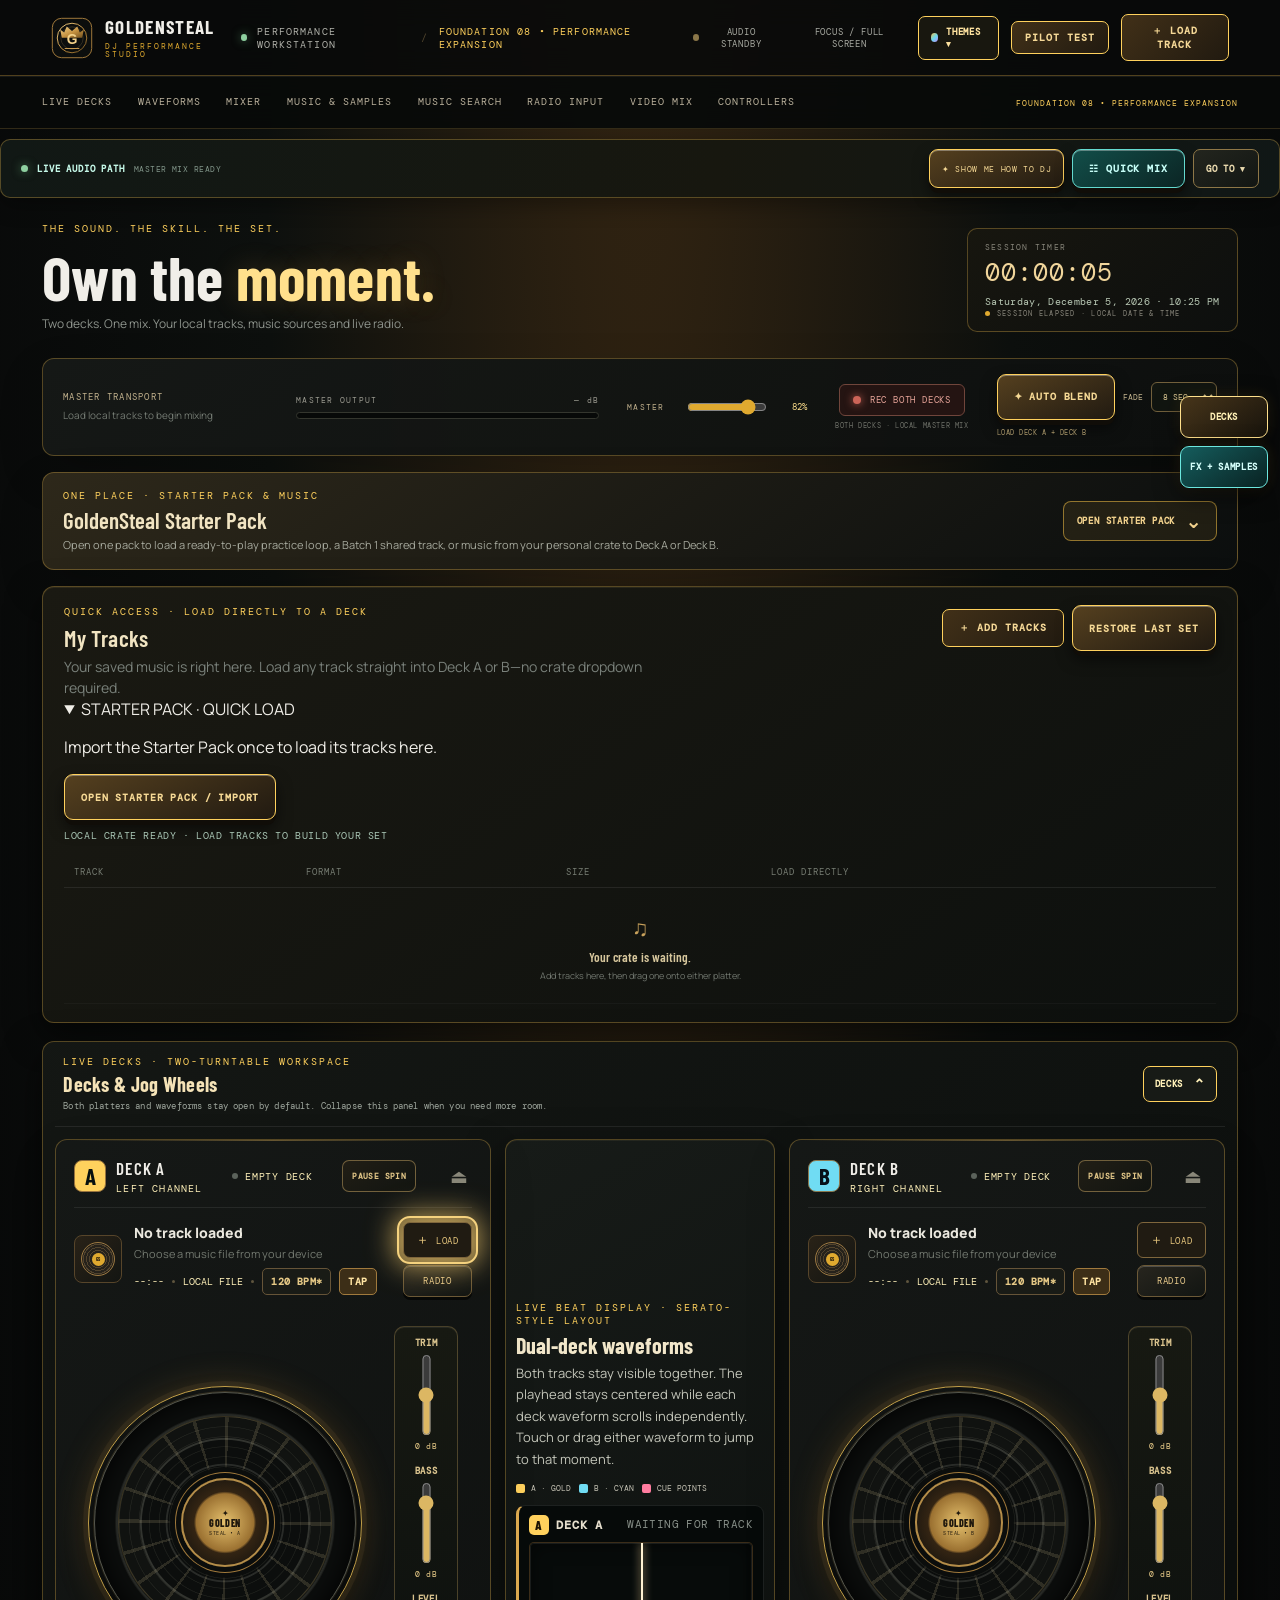
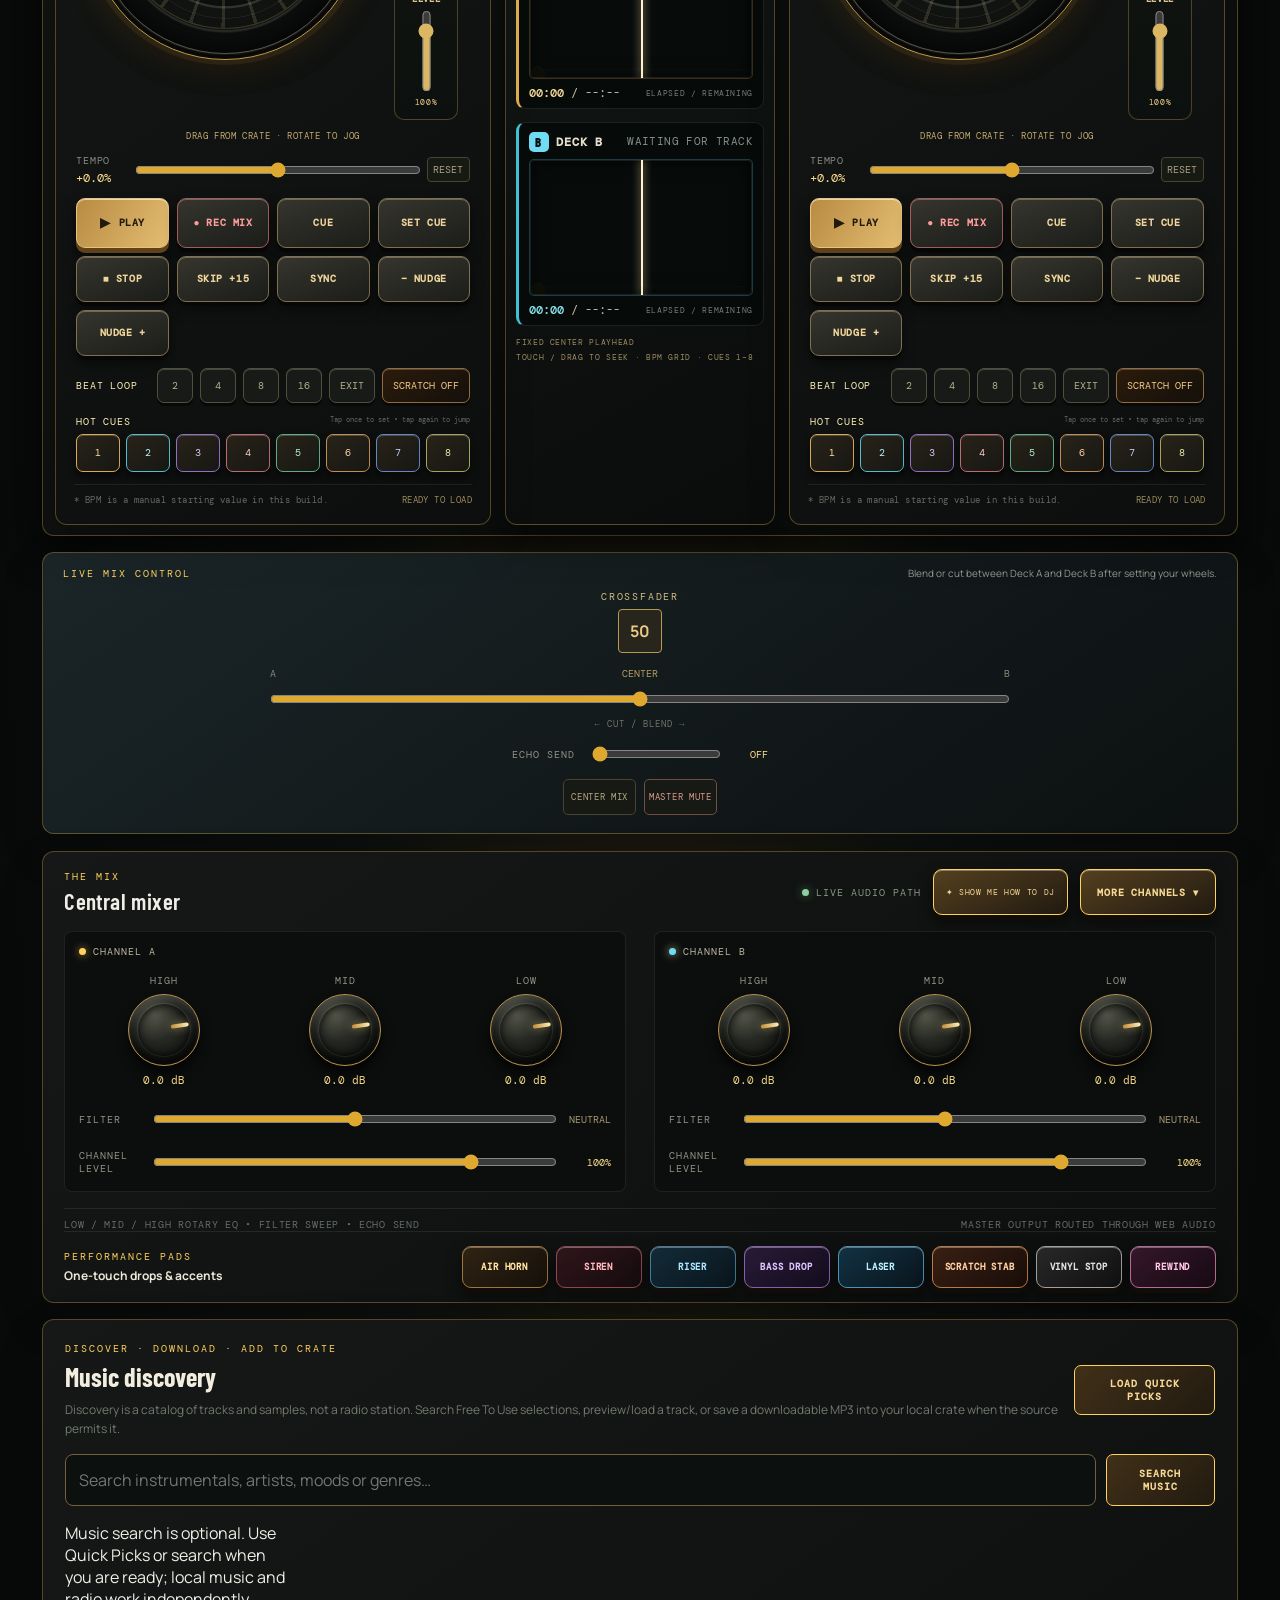
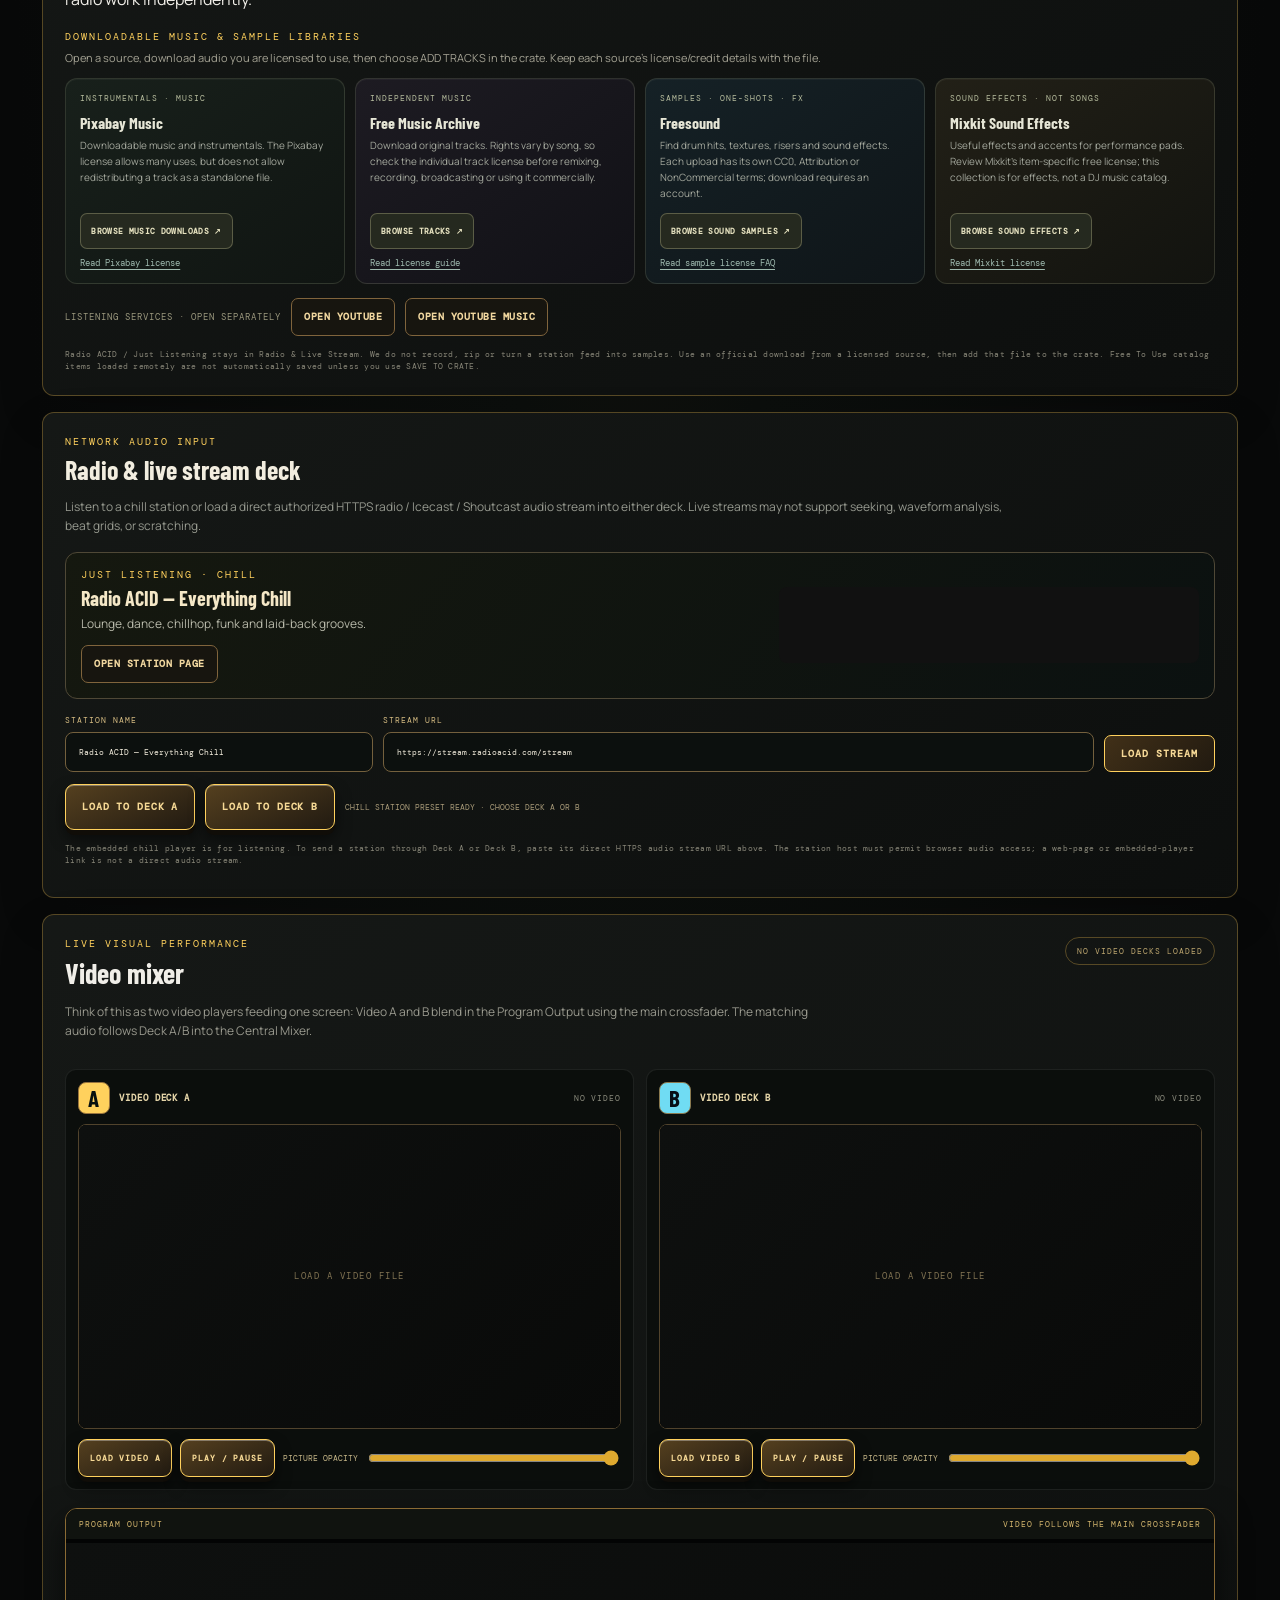
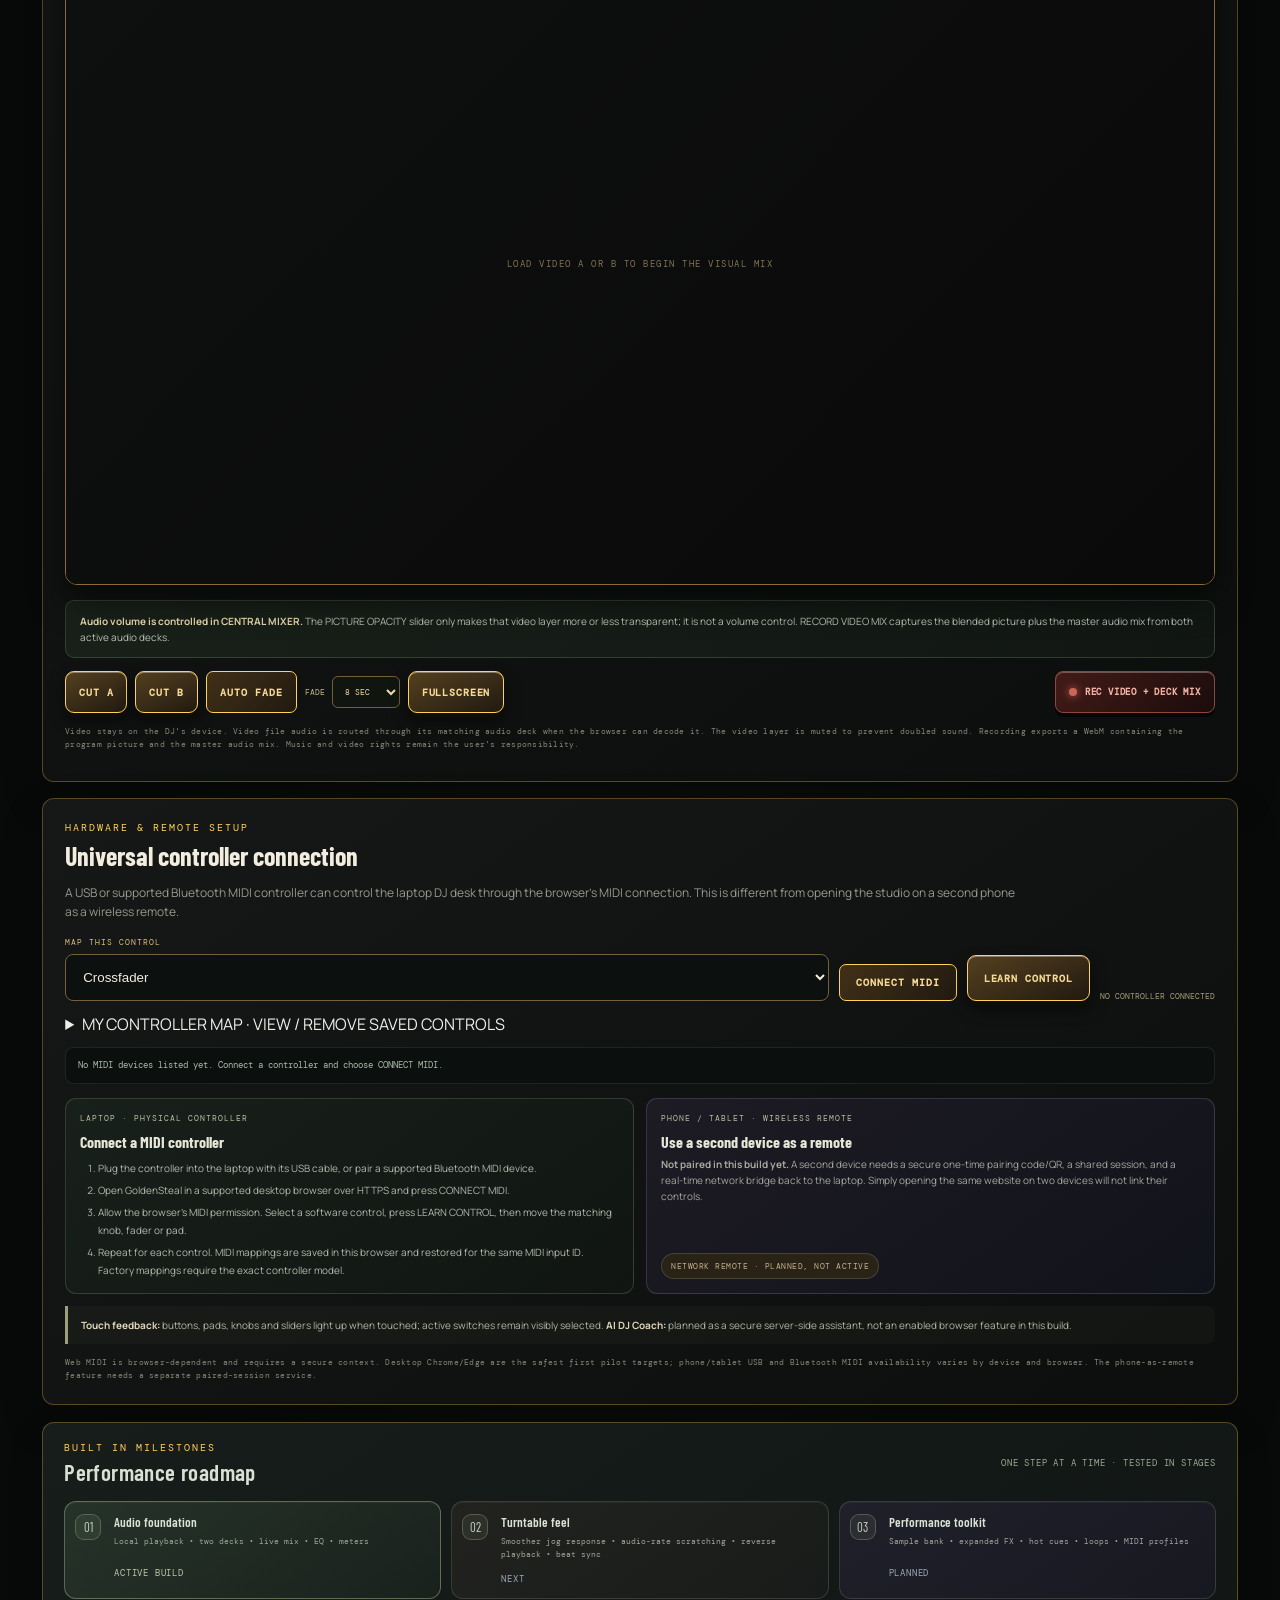
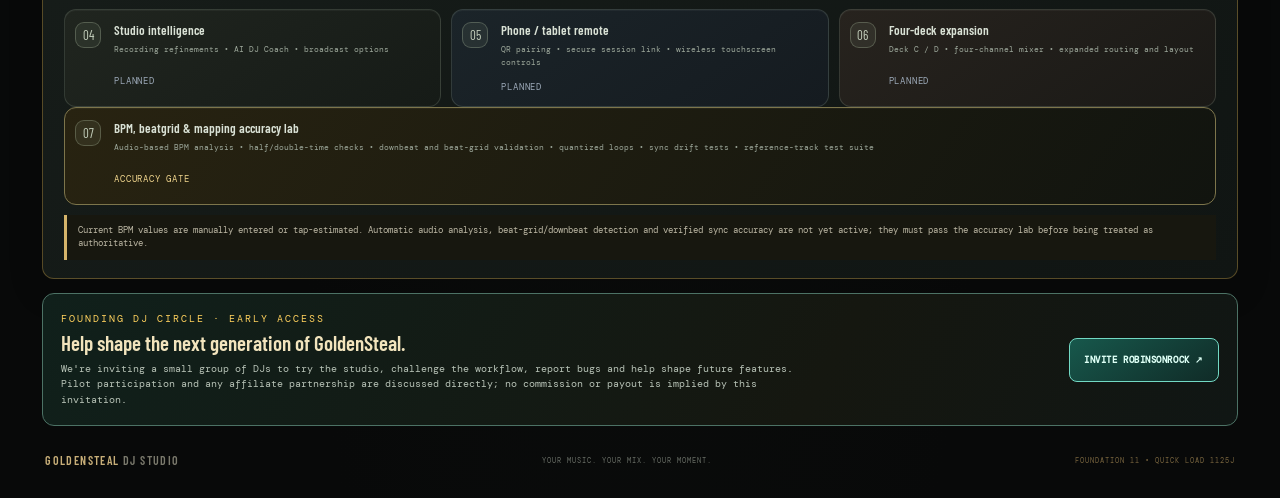
==== commit 270cca27: "Add shared starter quick access panel and import navigation" ====
--- a/index.html
+++ b/index.html
@@ -110,7 +110,7 @@
 </style>
 <style>.deck-record-shortcut{color:#ff9b9b!important;border-color:#a65b5b!important}.deck-record-shortcut[aria-pressed="true"]{background:#732b2b!important;color:#fff!important}</style>
 <script>document.addEventListener('DOMContentLoaded',()=>{const master=document.getElementById('recordButton');if(!master)return;const buttons=document.querySelectorAll('[data-deck-record]');const sync=()=>{const on=master.classList.contains('recording');buttons.forEach(b=>{b.textContent=on?'■ STOP REC':'● REC MIX';b.setAttribute('aria-pressed',String(on));});};buttons.forEach(b=>b.addEventListener('click',()=>master.click()));new MutationObserver(sync).observe(master,{attributes:true,attributeFilter:['class']});sync();},{once:true});</script>
-<style>#centerFaderShortcut{display:block;width:44px;height:44px;margin:6px auto;border:1px solid #b99855;border-radius:4px;background:#28251c;color:#eacb83;font-weight:bold}.crossfader-zone{align-self:center} </style><script>document.addEventListener('DOMContentLoaded',()=>{document.getElementById('centerFaderShortcut')?.addEventListener('click',()=>document.getElementById('centerCrossfader')?.click());},{once:true});</script><style>.platter.scratch-armed{touch-action:none!important}</style></head>
+<style>#centerFaderShortcut{display:block;width:44px;height:44px;margin:6px auto;border:1px solid #b99855;border-radius:4px;background:#28251c;color:#eacb83;font-weight:bold}.crossfader-zone{align-self:center} </style><script>document.addEventListener('DOMContentLoaded',()=>{document.getElementById('centerFaderShortcut')?.addEventListener('click',()=>document.getElementById('centerCrossfader')?.click());},{once:true});</script><style>.platter.scratch-armed{touch-action:none!important}</style><script>document.addEventListener('DOMContentLoaded',()=>{document.getElementById('quickStarterImport')?.addEventListener('click',()=>{const dock=document.getElementById('crate-dock');if(dock)dock.open=true;document.getElementById('starter-crate')?.scrollIntoView({block:'start'});});},{once:true});</script></head>
 <body>
   <div class="ambient ambient-one"></div>
   <div class="ambient ambient-two"></div>
@@ -239,7 +239,7 @@
                       <button class="raised-action" id="loadDemoB" type="button">LOAD LOOP B · 100 BPM</button>
                     </div>
                   </section>
-                  <label class="gold-button" style="display:inline-block;cursor:pointer;margin:8px 0">IMPORT STARTER PACK (6 FILES)<input type="file" id="starterImportFiles" class="file-input" multiple accept="audio/*,.wav,.mp3"></label><div class="starter-crate-rows" id="starterCrateRows"></div>
+                  <label class="gold-button" style="display:inline-block;cursor:pointer;margin:8px 0">IMPORT STARTER PACK (6 FILES)<input type="file" id="starterImportFiles" disabled class="file-input" multiple accept="audio/*,.wav,.mp3"></label><div class="starter-crate-rows" id="starterCrateRows"></div>
                 </section>
 
       </div>
@@ -248,7 +248,7 @@
 
     <section class="library panel crate-dock my-tracks-dock" id="library">
       <div class="my-tracks-head"><div><div class="section-kicker">QUICK ACCESS · LOAD DIRECTLY TO A DECK</div><h2>My Tracks</h2><p>Your saved music is right here. Load any track straight into Deck A or B—no crate dropdown required.</p></div><div class="crate-actions"><button class="gold-button" id="addLibraryButton">＋ ADD TRACKS</button><button class="raised-action" id="restoreSessionButton" type="button" disabled>RESTORE LAST SET</button></div><input type="file" id="libraryFiles" class="file-input" multiple accept="audio/*,.mp3,.wav,.m4a,.aac,.flac,.ogg,.opus,.aiff"></div>
-      <div class="crate-storage-note" id="crateStorageStatus">LOCAL CRATE · SAVED ON THIS DEVICE</div>
+      <details open class="quick-starter-access"><summary>STARTER PACK · QUICK LOAD</summary><div id="quickStarterRows">Checking Starter Pack…</div><button type="button" class="raised-action" id="quickStarterImport">OPEN STARTER PACK / IMPORT</button></details><div class="crate-storage-note" id="crateStorageStatus">LOCAL CRATE · SAVED ON THIS DEVICE</div>
       <div class="library-table-wrap"><table class="library-table"><thead><tr><th>TRACK</th><th>FORMAT</th><th>SIZE</th><th>LOAD DIRECTLY</th></tr></thead><tbody id="libraryRows"><tr class="empty-row"><td colspan="4"><span class="empty-library-icon">♫</span><strong>Your crate is waiting.</strong><span>Add audio files to build this session's library.</span></td></tr></tbody></table></div>
     </section>
 
@@ -556,7 +556,7 @@
         </div>
         <a class="dj-pilot-invite-button" href="mailto:Robinsonrock@yahoo.com?subject=GoldenSteal%20DJ%20Pilot%20%26%20Affiliate%20Invitation&amp;body=Hello%2C%0A%0AI%27d%20like%20to%20invite%20you%20to%20preview%20GoldenSteal%20DJ%20Performance%20Studio.%20We%27re%20organizing%20a%20small%20founding%20DJ%20circle%20to%20test%20the%20experience%2C%20share%20feedback%20and%20discuss%20possible%20affiliate%20or%20launch%20partnerships.%0A%0ALet%27s%20connect%20and%20talk%20about%20what%20you%20would%20want%20to%20see%20in%20the%20studio.%0A%0A—%20GoldenSteal%20DJ%20Studio">INVITE ROBINSONROCK ↗</a>
       </div>
-    <footer class="footer"><div class="footer-brand">GOLDENSTEAL <span>DJ STUDIO</span></div><div>YOUR MUSIC. YOUR MIX. YOUR MOMENT.</div><div class="footer-version">FOUNDATION 11 • STARTER PACK IMPORT 1125I</div></footer>
+    <footer class="footer"><div class="footer-brand">GOLDENSTEAL <span>DJ STUDIO</span></div><div>YOUR MUSIC. YOUR MIX. YOUR MOMENT.</div><div class="footer-version">FOUNDATION 11 • QUICK LOAD 1125J</div></footer>
   </main>
   <div class="studio-side-tools" aria-label="Quick studio navigation">
     <button type="button" id="deckJumpButton" title="Jump to the two live decks">DECKS</button>
@@ -703,6 +703,6 @@
       <p class="pilot-limit-note"><strong>Known limits:</strong> experimental forward/reverse scratch audio works from decoded local tracks within the first 60 seconds (or the memory-limited cache). It requires physical-device testing and does not support live streams or hardware jog wheel mapping yet. MIDI support is basic and browser-dependent. Headphone cue routing and universal controller compatibility still need real hardware work. This preview is for testing, not paid gigs.</p>
     </section>
   </div>
-    <script type="module" src="./src/bootstrap.js?v=1125i"></script>
+    <script type="module" src="./src/bootstrap.js?v=1125j"></script>
 </body>
 </html>
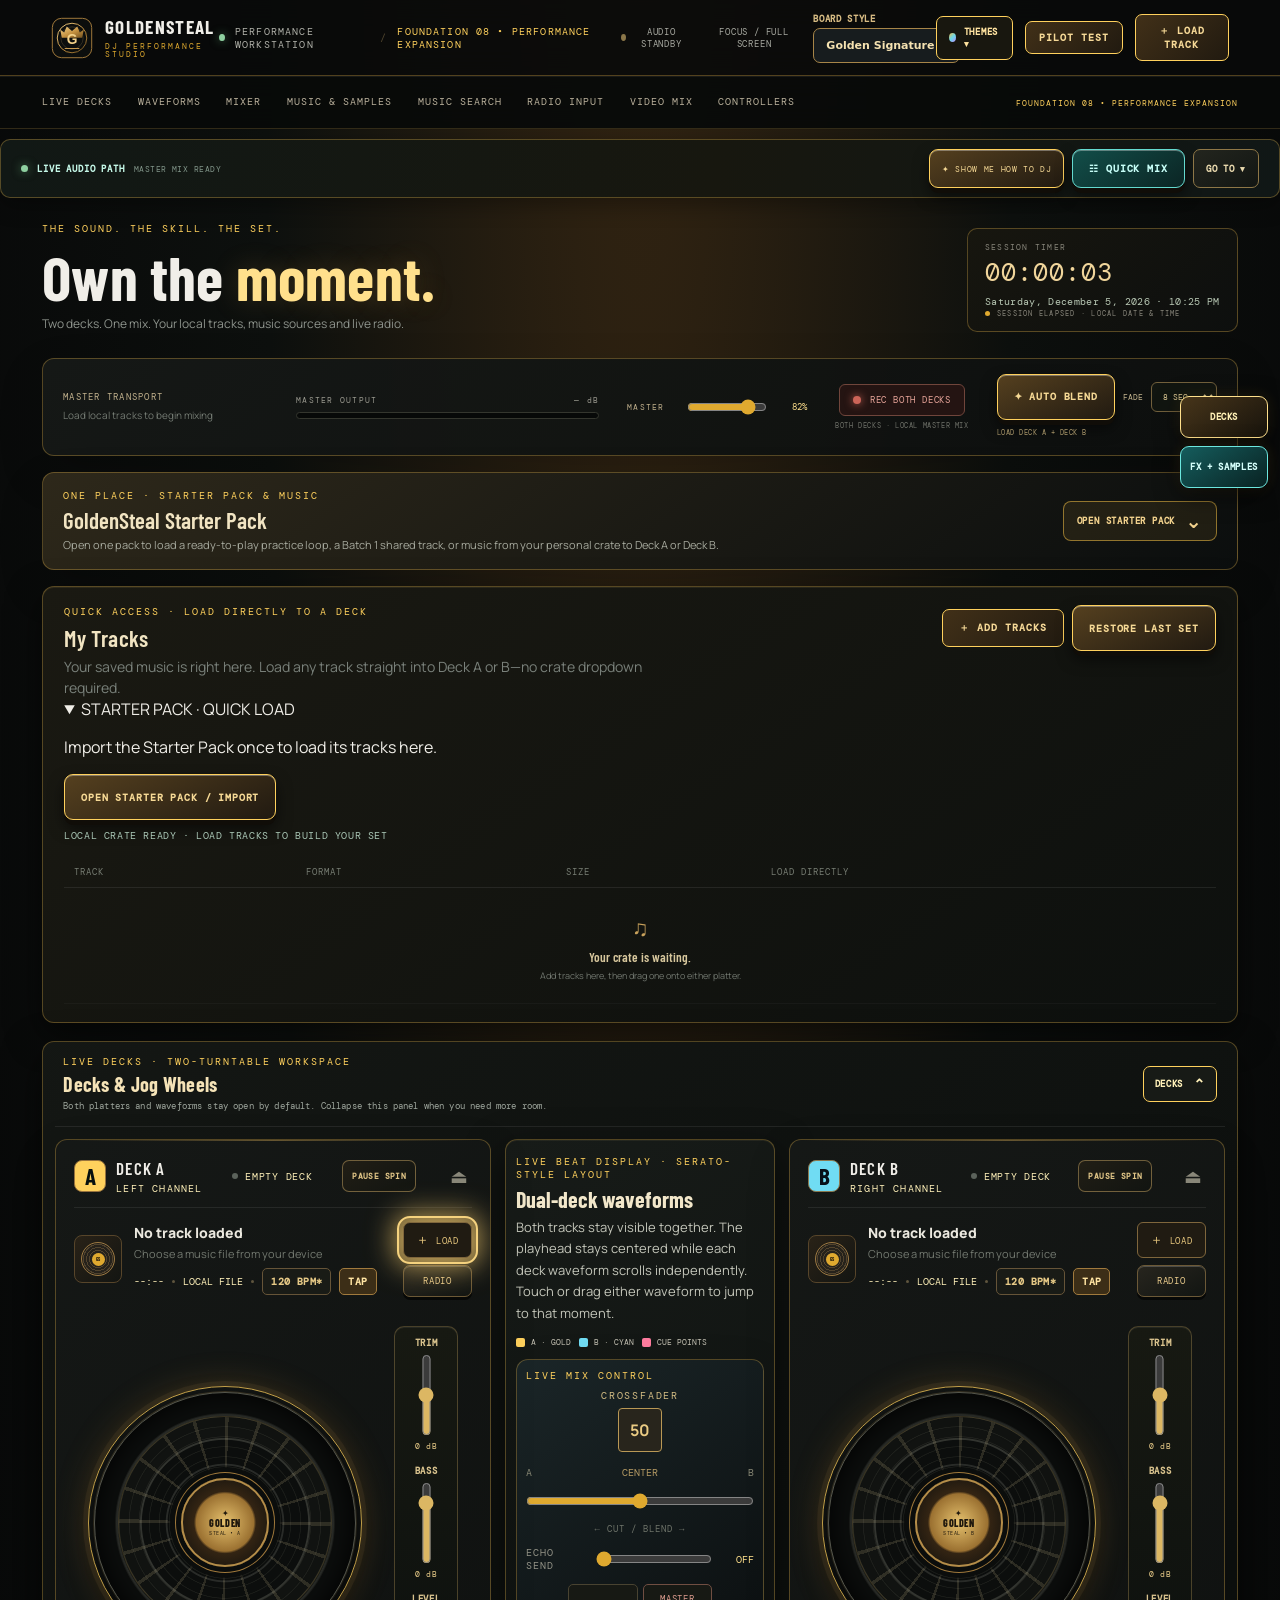
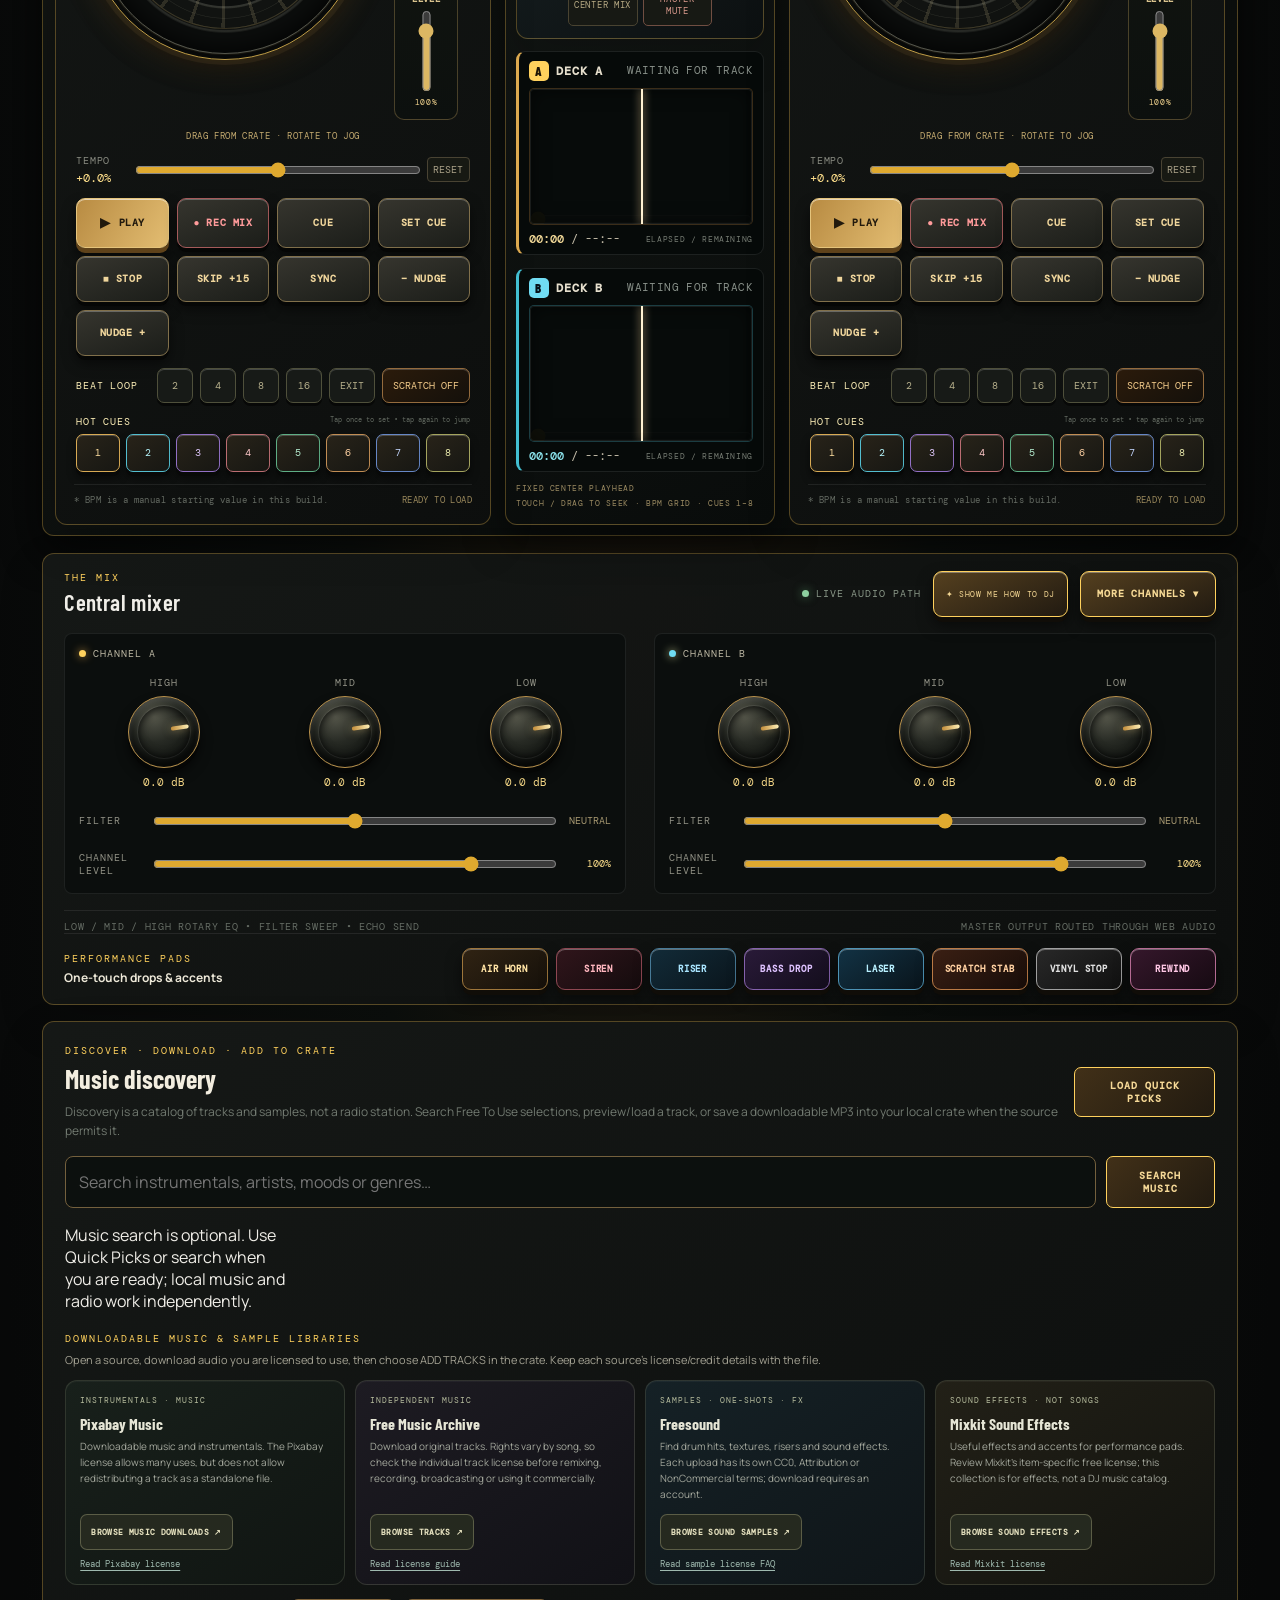
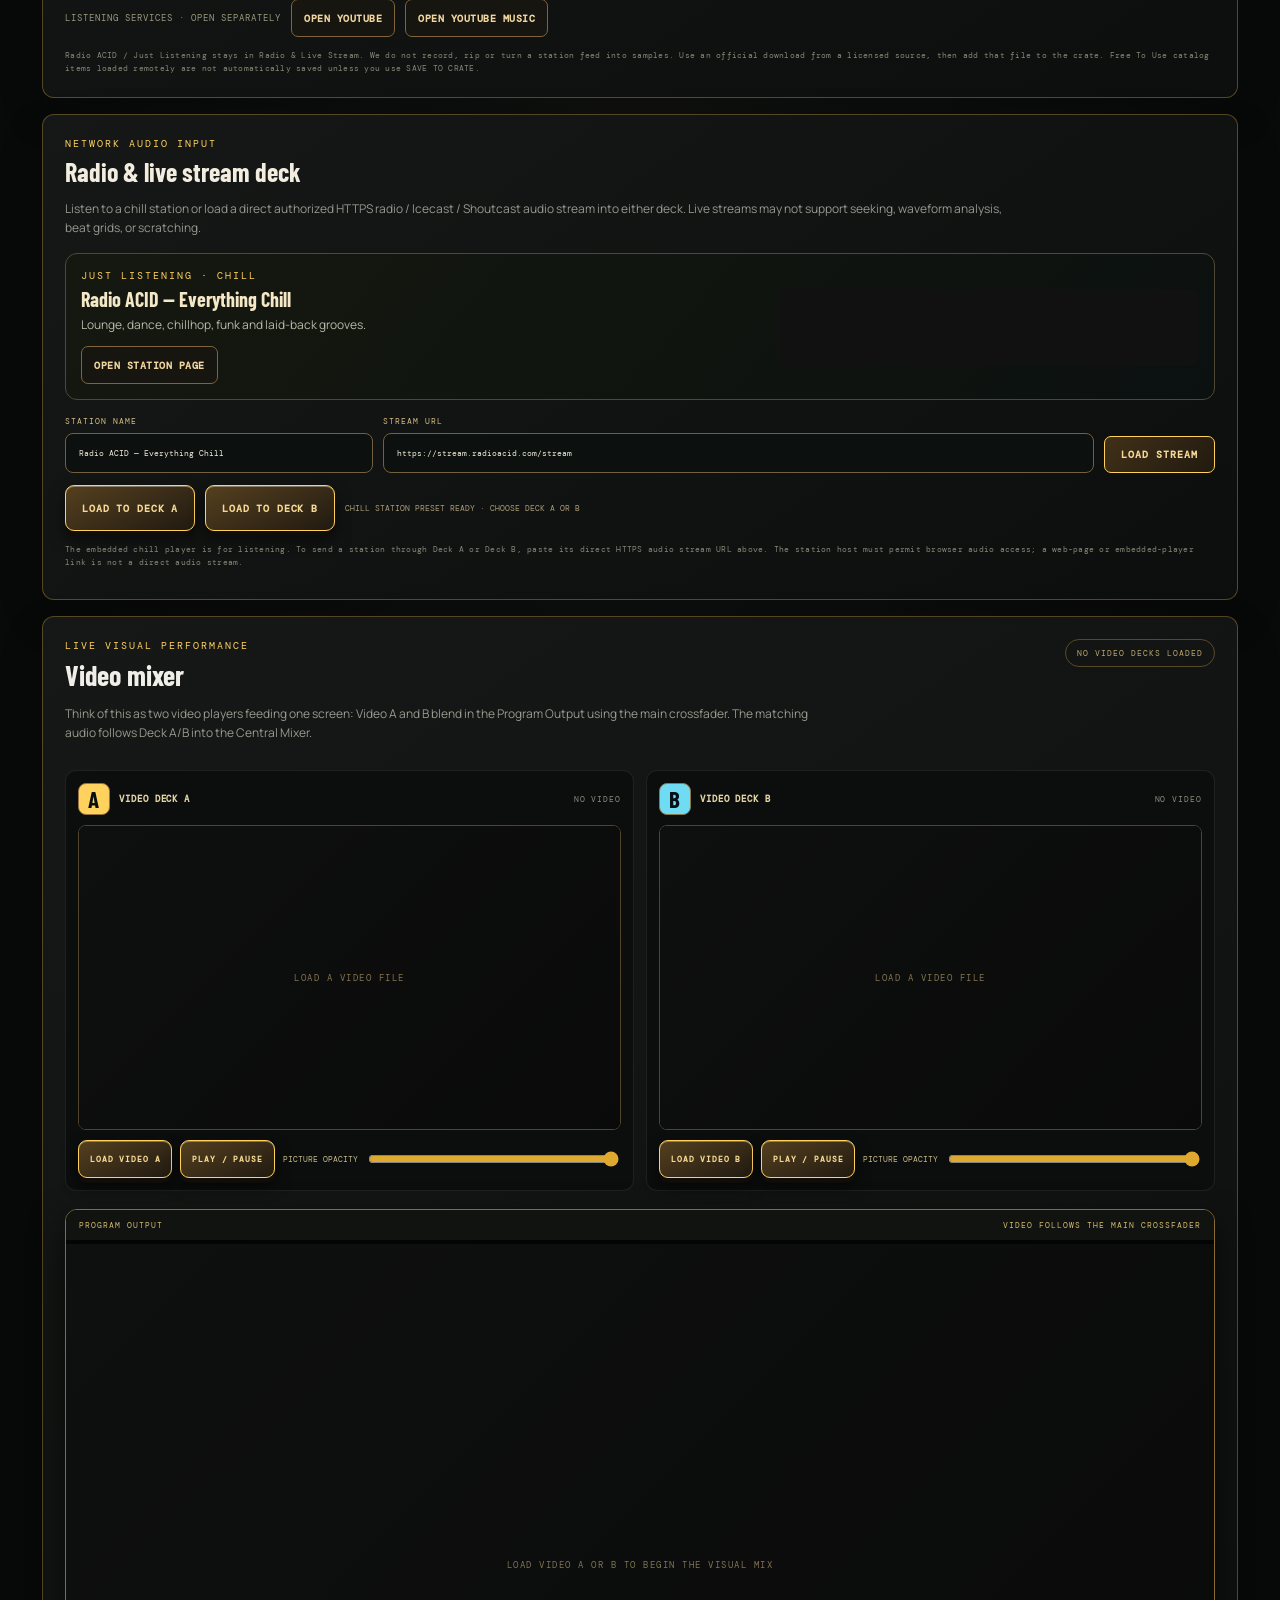
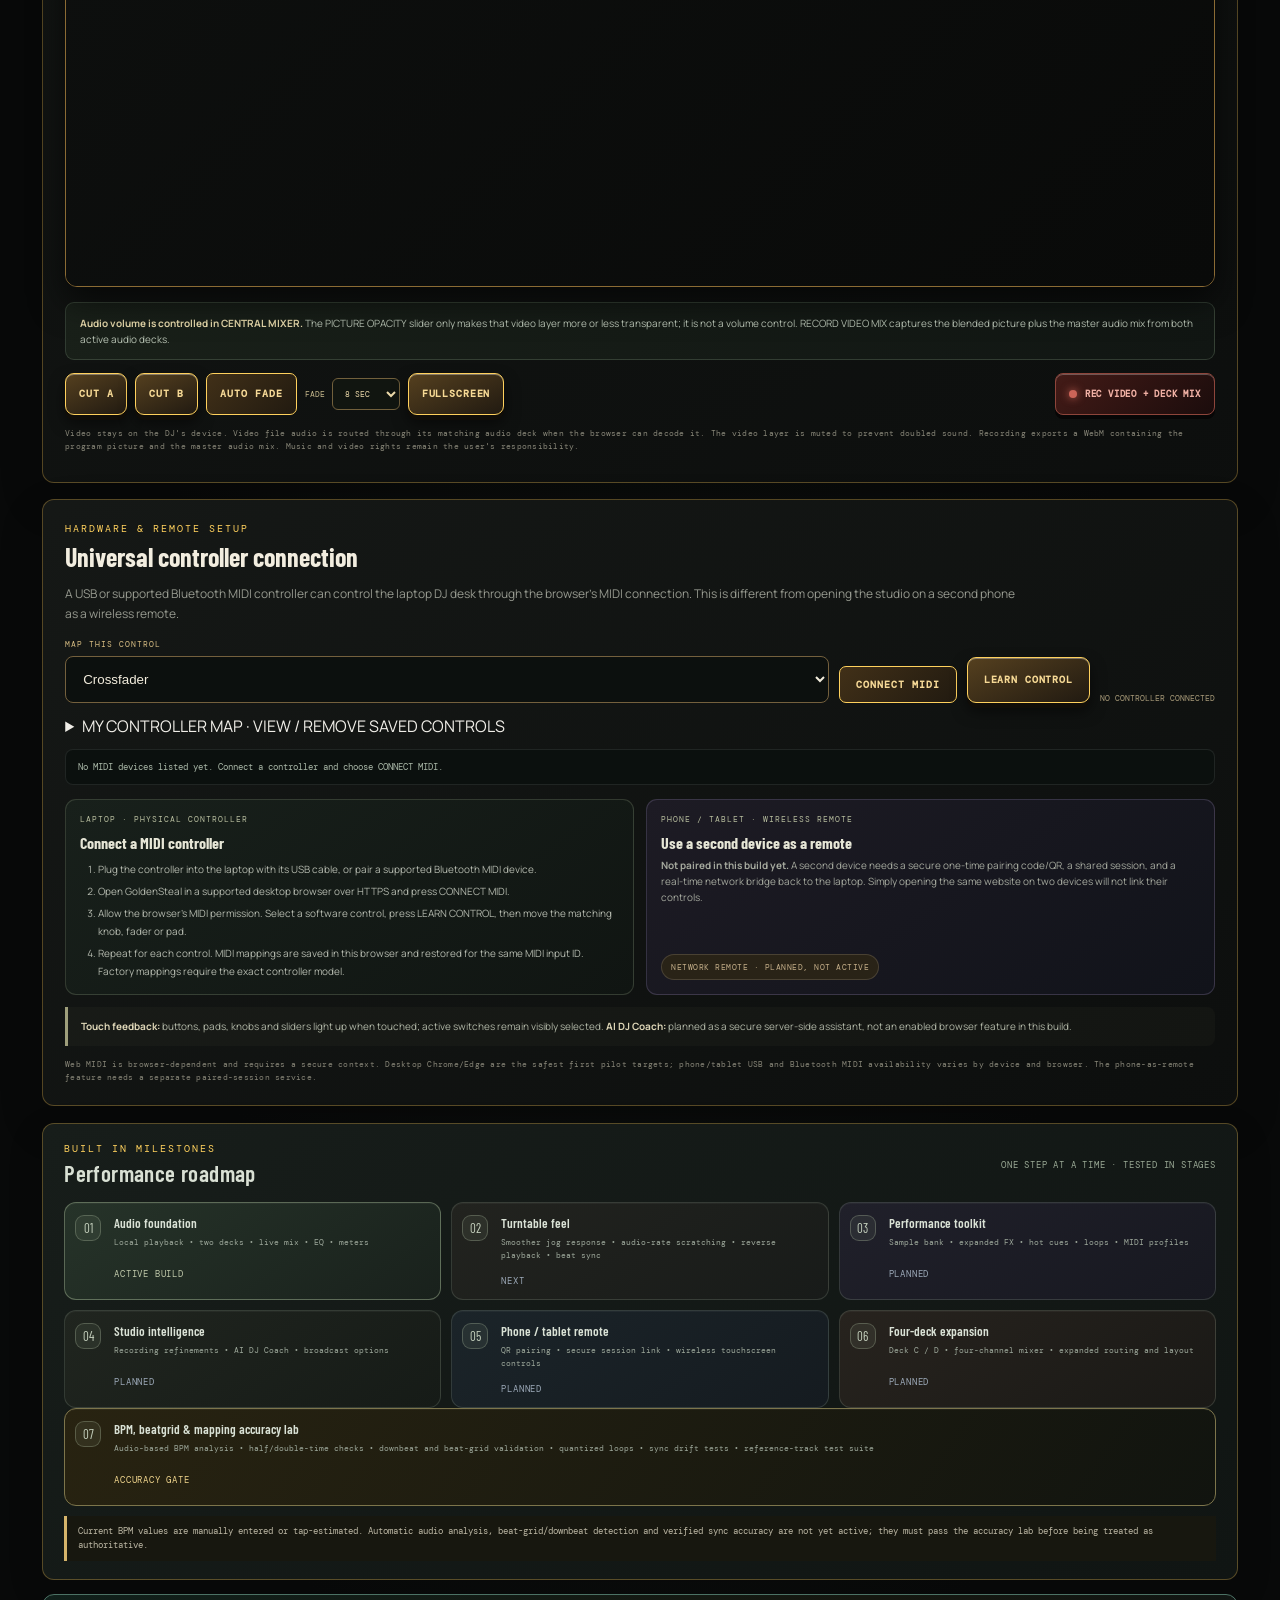
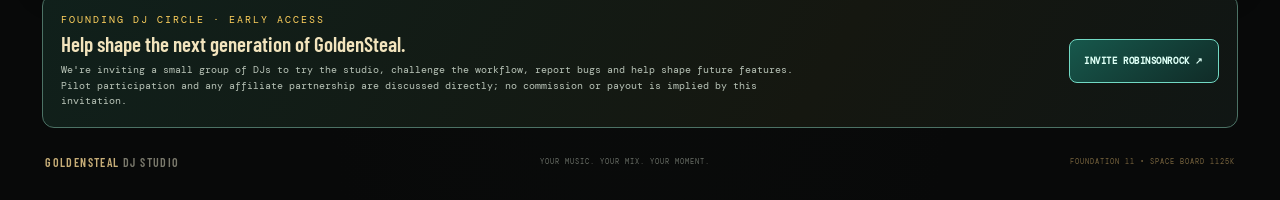
==== commit 73499ded: "Add six persistent board styles and relocate live crossfader above waveforms" ====
--- a/index.html
+++ b/index.html
@@ -110,7 +110,37 @@
 </style>
 <style>.deck-record-shortcut{color:#ff9b9b!important;border-color:#a65b5b!important}.deck-record-shortcut[aria-pressed="true"]{background:#732b2b!important;color:#fff!important}</style>
 <script>document.addEventListener('DOMContentLoaded',()=>{const master=document.getElementById('recordButton');if(!master)return;const buttons=document.querySelectorAll('[data-deck-record]');const sync=()=>{const on=master.classList.contains('recording');buttons.forEach(b=>{b.textContent=on?'■ STOP REC':'● REC MIX';b.setAttribute('aria-pressed',String(on));});};buttons.forEach(b=>b.addEventListener('click',()=>master.click()));new MutationObserver(sync).observe(master,{attributes:true,attributeFilter:['class']});sync();},{once:true});</script>
-<style>#centerFaderShortcut{display:block;width:44px;height:44px;margin:6px auto;border:1px solid #b99855;border-radius:4px;background:#28251c;color:#eacb83;font-weight:bold}.crossfader-zone{align-self:center} </style><script>document.addEventListener('DOMContentLoaded',()=>{document.getElementById('centerFaderShortcut')?.addEventListener('click',()=>document.getElementById('centerCrossfader')?.click());},{once:true});</script><style>.platter.scratch-armed{touch-action:none!important}</style><script>document.addEventListener('DOMContentLoaded',()=>{document.getElementById('quickStarterImport')?.addEventListener('click',()=>{const dock=document.getElementById('crate-dock');if(dock)dock.open=true;document.getElementById('starter-crate')?.scrollIntoView({block:'start'});});},{once:true});</script></head>
+<style>#centerFaderShortcut{display:block;width:44px;height:44px;margin:6px auto;border:1px solid #b99855;border-radius:4px;background:#28251c;color:#eacb83;font-weight:bold}.crossfader-zone{align-self:center} </style><script>document.addEventListener('DOMContentLoaded',()=>{document.getElementById('centerFaderShortcut')?.addEventListener('click',()=>document.getElementById('centerCrossfader')?.click());},{once:true});</script><style>.platter.scratch-armed{touch-action:none!important}</style><script>document.addEventListener('DOMContentLoaded',()=>{document.getElementById('quickStarterImport')?.addEventListener('click',()=>{const dock=document.getElementById('crate-dock');if(dock)dock.open=true;document.getElementById('starter-crate')?.scrollIntoView({block:'start'});});},{once:true});</script><style>
+.board-style-picker{display:grid;gap:3px;min-width:0;color:#d6bb83;font:700 9px var(--mono);letter-spacing:.65px}.board-style-picker select{max-width:160px;min-height:35px;border:1px solid #a78548;border-radius:7px;background:#171c1e;color:#f5e2b1;padding:5px 8px;font:700 11px system-ui}
+#beat-scope #crossfader-dock{margin:0 0 12px;padding:9px;min-width:0;width:100%;box-sizing:border-box}
+#beat-scope #crossfader-dock .crossfader-dock-head{display:block}
+#beat-scope .crossfader-dock-head p{display:none}
+#beat-scope #crossfader-dock .crossfader-zone{width:100%;padding:3px 0}
+#beat-scope #crossfader-dock .crossfader{touch-action:none;min-height:38px}
+#beat-scope #crossfader-dock .echo-control{grid-template-columns:60px minmax(0,1fr) 32px}
+#beat-scope #crossfader-dock .crossfader-actions{display:flex;flex-wrap:wrap;gap:5px}
+#beat-scope #crossfader-dock .crossfader-actions button{flex:1;min-width:65px}
+body[data-board="space"]{background-color:#030813;background-image:radial-gradient(ellipse at 15% 15%,#14375a80,transparent 42%),radial-gradient(ellipse at 85% 45%,#361e6180,transparent 45%),radial-gradient(circle at 12px 19px,#a7dcff80 0 1px,transparent 1.5px),radial-gradient(circle at 37px 51px,#e1bc7880 0 1px,transparent 1.5px);background-size:auto,auto,113px 137px,173px 191px}
+body[data-board="space"] :is(.deck,.stacked-scope,.mixer,.crossfader-dock){background:linear-gradient(145deg,#101d31,#070b15)!important;border-color:#529ed3!important;box-shadow:inset 0 0 0 1px #8bcaff20,0 0 18px #237cba22}
+body[data-board="space"] .platter{border-color:#72caff!important;box-shadow:inset 0 0 22px #000,0 0 0 3px #3f9ce74d,0 0 22px #3caeff55!important}
+body[data-board="space"] .scope-canvas-wrap{border:1px solid #579ccb;box-shadow:0 0 12px #318fdd33}
+body[data-board="battle"] .deck-performance{grid-template-columns:minmax(0,1fr)!important;justify-items:center}
+body[data-board="battle"] .platter-and-rail .platter-wrap{width:min(100%,340px)!important;max-width:340px!important}
+body[data-board="battle"] #beat-scope #crossfader-dock .crossfader{min-height:48px}
+body[data-board="battle"] .cue-pads button{min-height:42px}
+body[data-board="performance"] .deck-performance{grid-template-columns:minmax(0,1fr)!important;justify-items:center;gap:8px}
+body[data-board="performance"] .platter-and-rail .platter-wrap{width:min(100%,205px)!important;max-width:205px!important}
+body[data-board="performance"] .deck-controls{width:100%}
+body[data-board="mobile"] #decks{grid-template-columns:minmax(0,1fr)!important}
+body[data-board="mobile"] :is(#deckA,#deckB,#beat-scope){grid-column:1!important;grid-row:auto!important}
+body[data-board="mobile"] .deck-performance{grid-template-columns:minmax(0,1fr)!important;justify-items:center;gap:8px}
+body[data-board="mobile"] .platter-and-rail .platter-wrap{width:min(100%,260px)!important;max-width:260px!important}
+body[data-board="mobile"] .transport-buttons button{min-height:42px}
+@media(min-width:821px){body[data-board="club"] #decks{grid-template-columns:repeat(2,minmax(0,1fr))!important}body[data-board="club"] #deckA{grid-column:1;grid-row:2}body[data-board="club"] #deckB{grid-column:2;grid-row:2}body[data-board="club"] #beat-scope{grid-column:1/-1;grid-row:1}body[data-board="club"] #beat-scope .crossfader-zone{max-width:760px}}
+@media(max-width:820px){.board-style-picker{flex:0 1 auto}.board-style-picker select{max-width:145px}#beat-scope #crossfader-dock .crossfader-zone{max-width:100%}.mobile-mix-toggle{min-width:54px!important;min-height:40px!important;padding:0 10px!important;font-size:10px!important}}
+</style><script>
+document.addEventListener('DOMContentLoaded',()=>{const select=document.getElementById('boardStyleSelect');if(!select)return;let saved='golden';try{saved=localStorage.getItem('goldensteal-board-style')||saved;}catch(_){}if(!Array.from(select.options).some(o=>o.value===saved))saved='golden';const apply=()=>{document.body.dataset.board=select.value;try{localStorage.setItem('goldensteal-board-style',select.value);}catch(_){}};select.value=saved;apply();select.addEventListener('change',apply);},{once:true});
+</script></head>
 <body>
   <div class="ambient ambient-one"></div>
   <div class="ambient ambient-two"></div>
@@ -123,6 +153,7 @@
     <div class="topbar-actions">
       <button class="icon-button" id="audioStatusButton" title="Audio status"><span class="status-led" id="audioStatusLed"></span><span id="audioStatusText">AUDIO STANDBY</span></button>
       <button class="icon-button" id="focusModeButton" type="button" aria-pressed="false">FOCUS / FULL SCREEN</button>
+      <label class="board-style-picker"><span>BOARD STYLE</span><select id="boardStyleSelect" aria-label="Board style"><option value="golden">Golden Signature</option><option value="space">Space Deck</option><option value="battle">Battle &amp; Scratch</option><option value="club">Club Pro</option><option value="performance">Performance</option><option value="mobile">Mobile Focus</option></select></label>
       <details class="studio-theme-menu" id="studioThemeMenu">
         <summary aria-label="Choose studio theme"><span class="theme-dot"></span> THEMES ▾</summary>
         <div class="theme-menu-popover">
@@ -331,6 +362,20 @@
           <span class="scope-key scope-key-cue"><i></i> CUE POINTS</span>
         </div>
       </div>
+    <section class="crossfader-dock panel" id="crossfader-dock" aria-label="Live crossfader controls above waveforms">
+      <div class="crossfader-dock-head">
+        <div class="section-kicker">LIVE MIX CONTROL</div>
+        <p>Blend or cut between Deck A and Deck B.</p>
+      </div>
+              <div class="crossfader-zone">
+          <div class="crossfader-title">CROSSFADER</div><button type="button" id="centerFaderShortcut" title="Center crossfader" aria-label="Center crossfader">50</button>
+          <div class="crossfader-ends"><span>A</span><span>CENTER</span><span>B</span></div>
+          <input id="crossfader" class="crossfader" type="range" min="0" max="100" value="50" aria-label="Crossfader" />
+          <div class="crossfader-scale"><span>← CUT / BLEND →</span></div>
+          <div class="echo-control"><label for="echoAmount">ECHO SEND</label><input id="echoAmount" type="range" min="0" max="0.55" value="0" step="0.01"><output id="echoValue">OFF</output></div>
+          <div class="crossfader-actions"><button id="centerCrossfader">CENTER MIX</button><button id="muteMaster">MASTER MUTE</button></div>
+        </div>
+    </section>
       <div class="scope-lanes">
         <div class="scope-lane scope-lane-a" data-scope-deck="A">
           <div class="scope-lane-head"><span><b class="scope-letter scope-letter-a">A</b> DECK A</span><span class="scope-track-state" id="scopeStatusA">WAITING FOR TRACK</span></div>
@@ -410,20 +455,7 @@
 
 
 
-    <section class="crossfader-dock panel" id="crossfader-dock" aria-label="Live crossfader controls below both decks">
-      <div class="crossfader-dock-head">
-        <div class="section-kicker">LIVE MIX CONTROL</div>
-        <p>Blend or cut between Deck A and Deck B after setting your wheels.</p>
-      </div>
-              <div class="crossfader-zone">
-          <div class="crossfader-title">CROSSFADER</div><button type="button" id="centerFaderShortcut" title="Center crossfader" aria-label="Center crossfader">50</button>
-          <div class="crossfader-ends"><span>A</span><span>CENTER</span><span>B</span></div>
-          <input id="crossfader" class="crossfader" type="range" min="0" max="100" value="50" aria-label="Crossfader" />
-          <div class="crossfader-scale"><span>← CUT / BLEND →</span></div>
-          <div class="echo-control"><label for="echoAmount">ECHO SEND</label><input id="echoAmount" type="range" min="0" max="0.55" value="0" step="0.01"><output id="echoValue">OFF</output></div>
-          <div class="crossfader-actions"><button id="centerCrossfader">CENTER MIX</button><button id="muteMaster">MASTER MUTE</button></div>
-        </div>
-    </section>
+
 
     <section class="mixer panel" id="mixer">
       <div class="mixer-head">
@@ -556,7 +588,7 @@
         </div>
         <a class="dj-pilot-invite-button" href="mailto:Robinsonrock@yahoo.com?subject=GoldenSteal%20DJ%20Pilot%20%26%20Affiliate%20Invitation&amp;body=Hello%2C%0A%0AI%27d%20like%20to%20invite%20you%20to%20preview%20GoldenSteal%20DJ%20Performance%20Studio.%20We%27re%20organizing%20a%20small%20founding%20DJ%20circle%20to%20test%20the%20experience%2C%20share%20feedback%20and%20discuss%20possible%20affiliate%20or%20launch%20partnerships.%0A%0ALet%27s%20connect%20and%20talk%20about%20what%20you%20would%20want%20to%20see%20in%20the%20studio.%0A%0A—%20GoldenSteal%20DJ%20Studio">INVITE ROBINSONROCK ↗</a>
       </div>
-    <footer class="footer"><div class="footer-brand">GOLDENSTEAL <span>DJ STUDIO</span></div><div>YOUR MUSIC. YOUR MIX. YOUR MOMENT.</div><div class="footer-version">FOUNDATION 11 • QUICK LOAD 1125J</div></footer>
+    <footer class="footer"><div class="footer-brand">GOLDENSTEAL <span>DJ STUDIO</span></div><div>YOUR MUSIC. YOUR MIX. YOUR MOMENT.</div><div class="footer-version">FOUNDATION 11 • SPACE BOARD 1125K</div></footer>
   </main>
   <div class="studio-side-tools" aria-label="Quick studio navigation">
     <button type="button" id="deckJumpButton" title="Jump to the two live decks">DECKS</button>
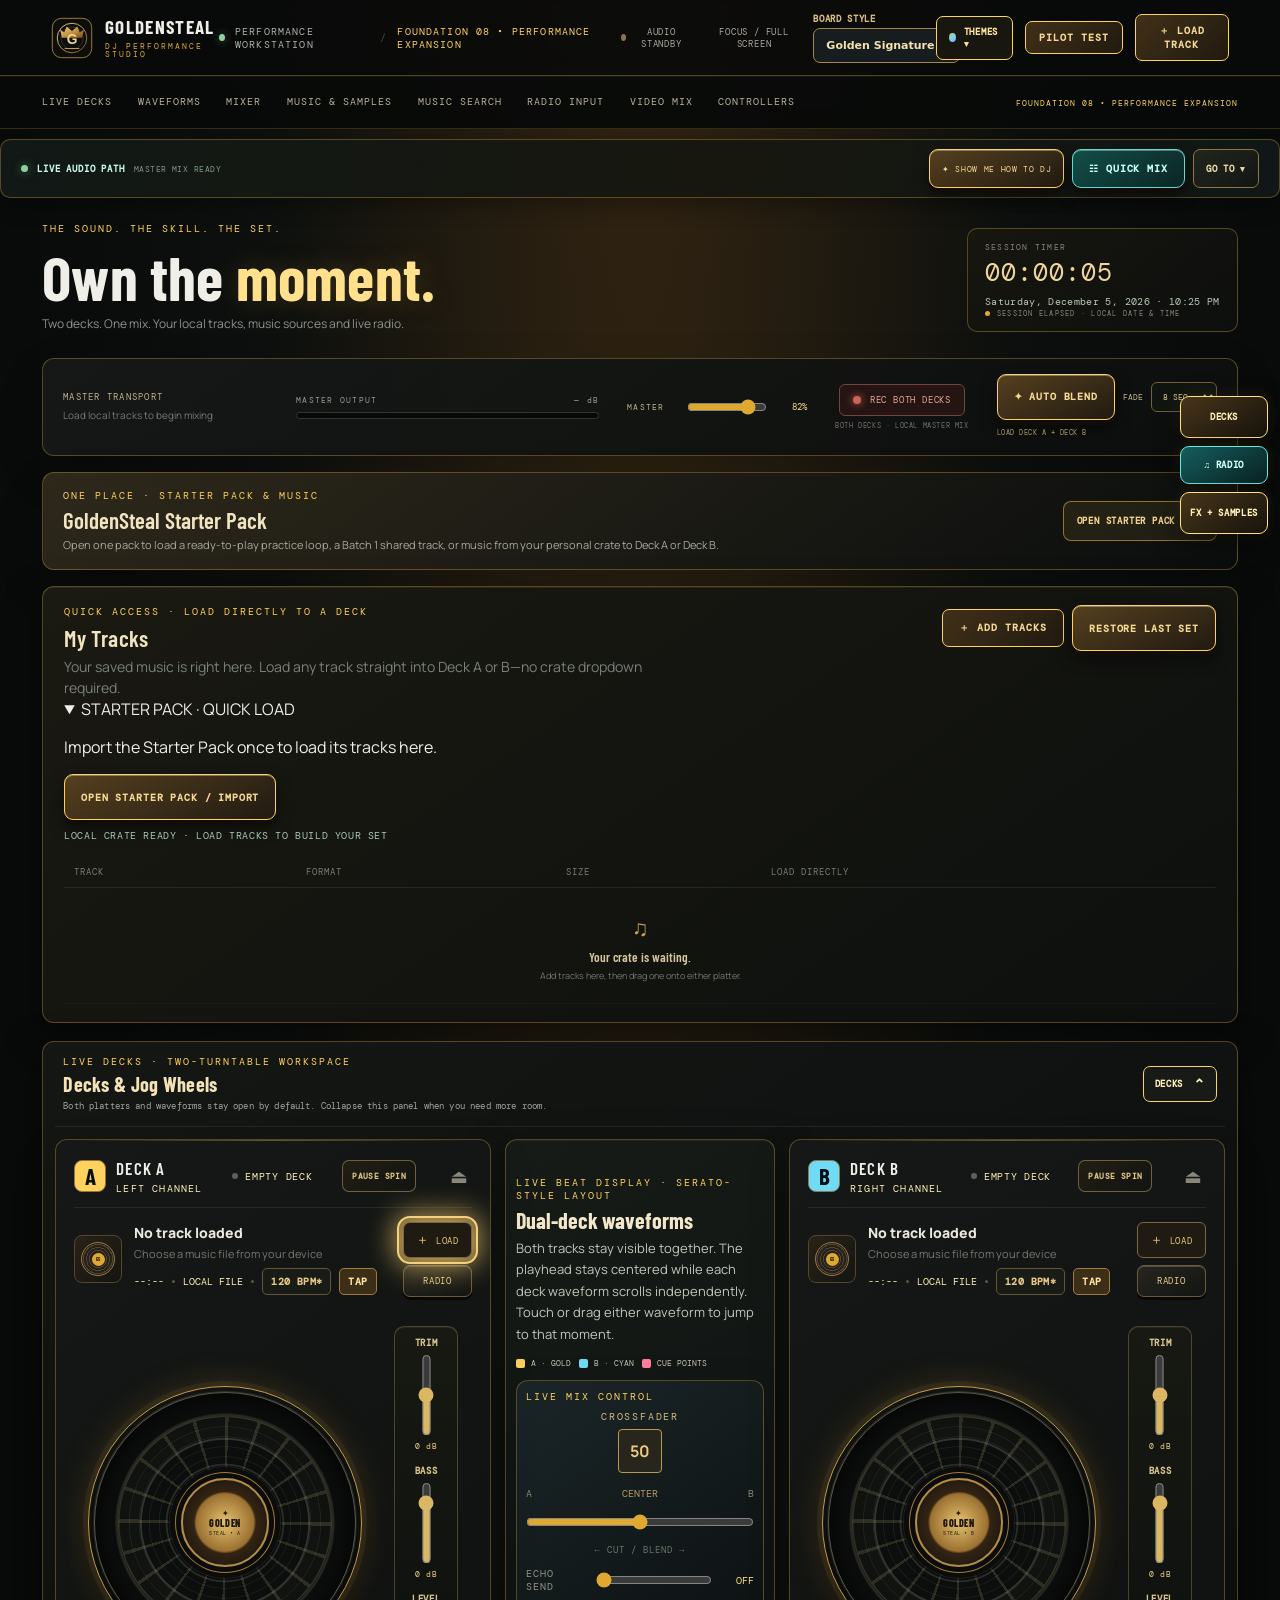
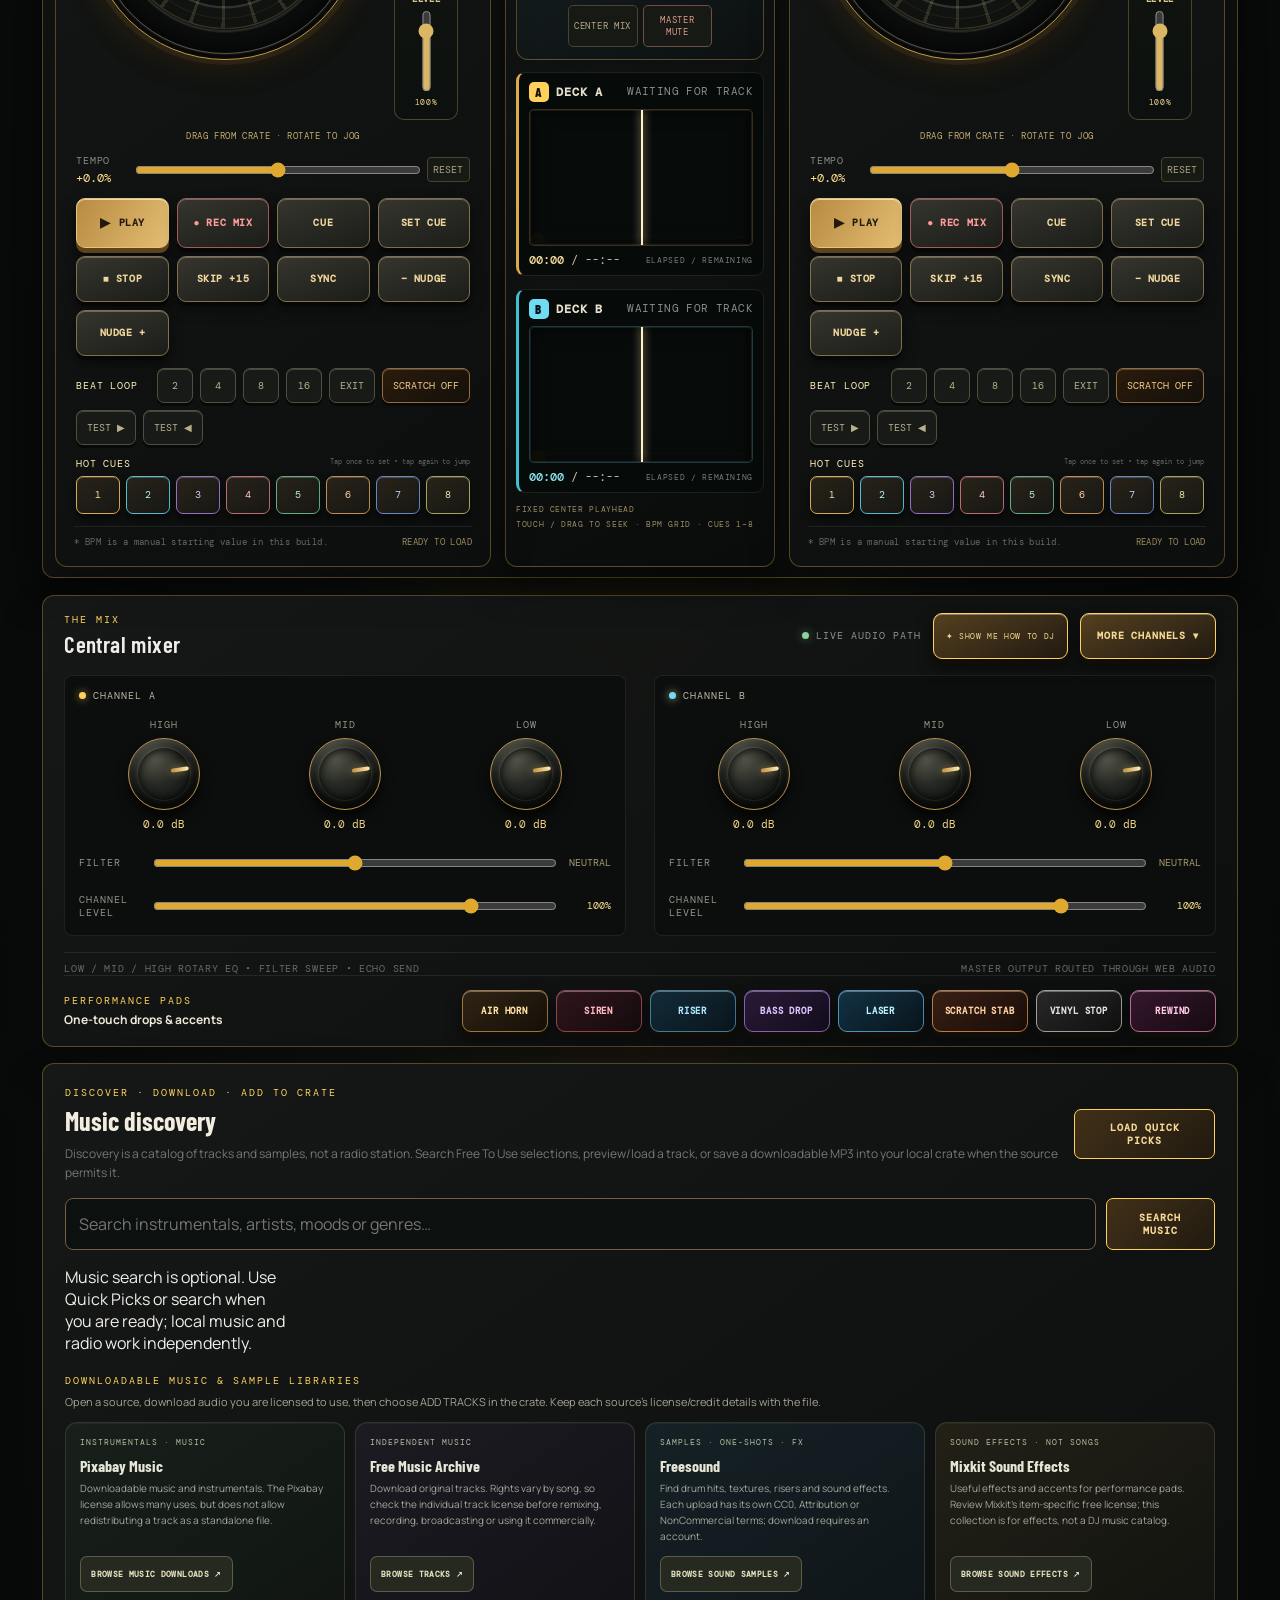
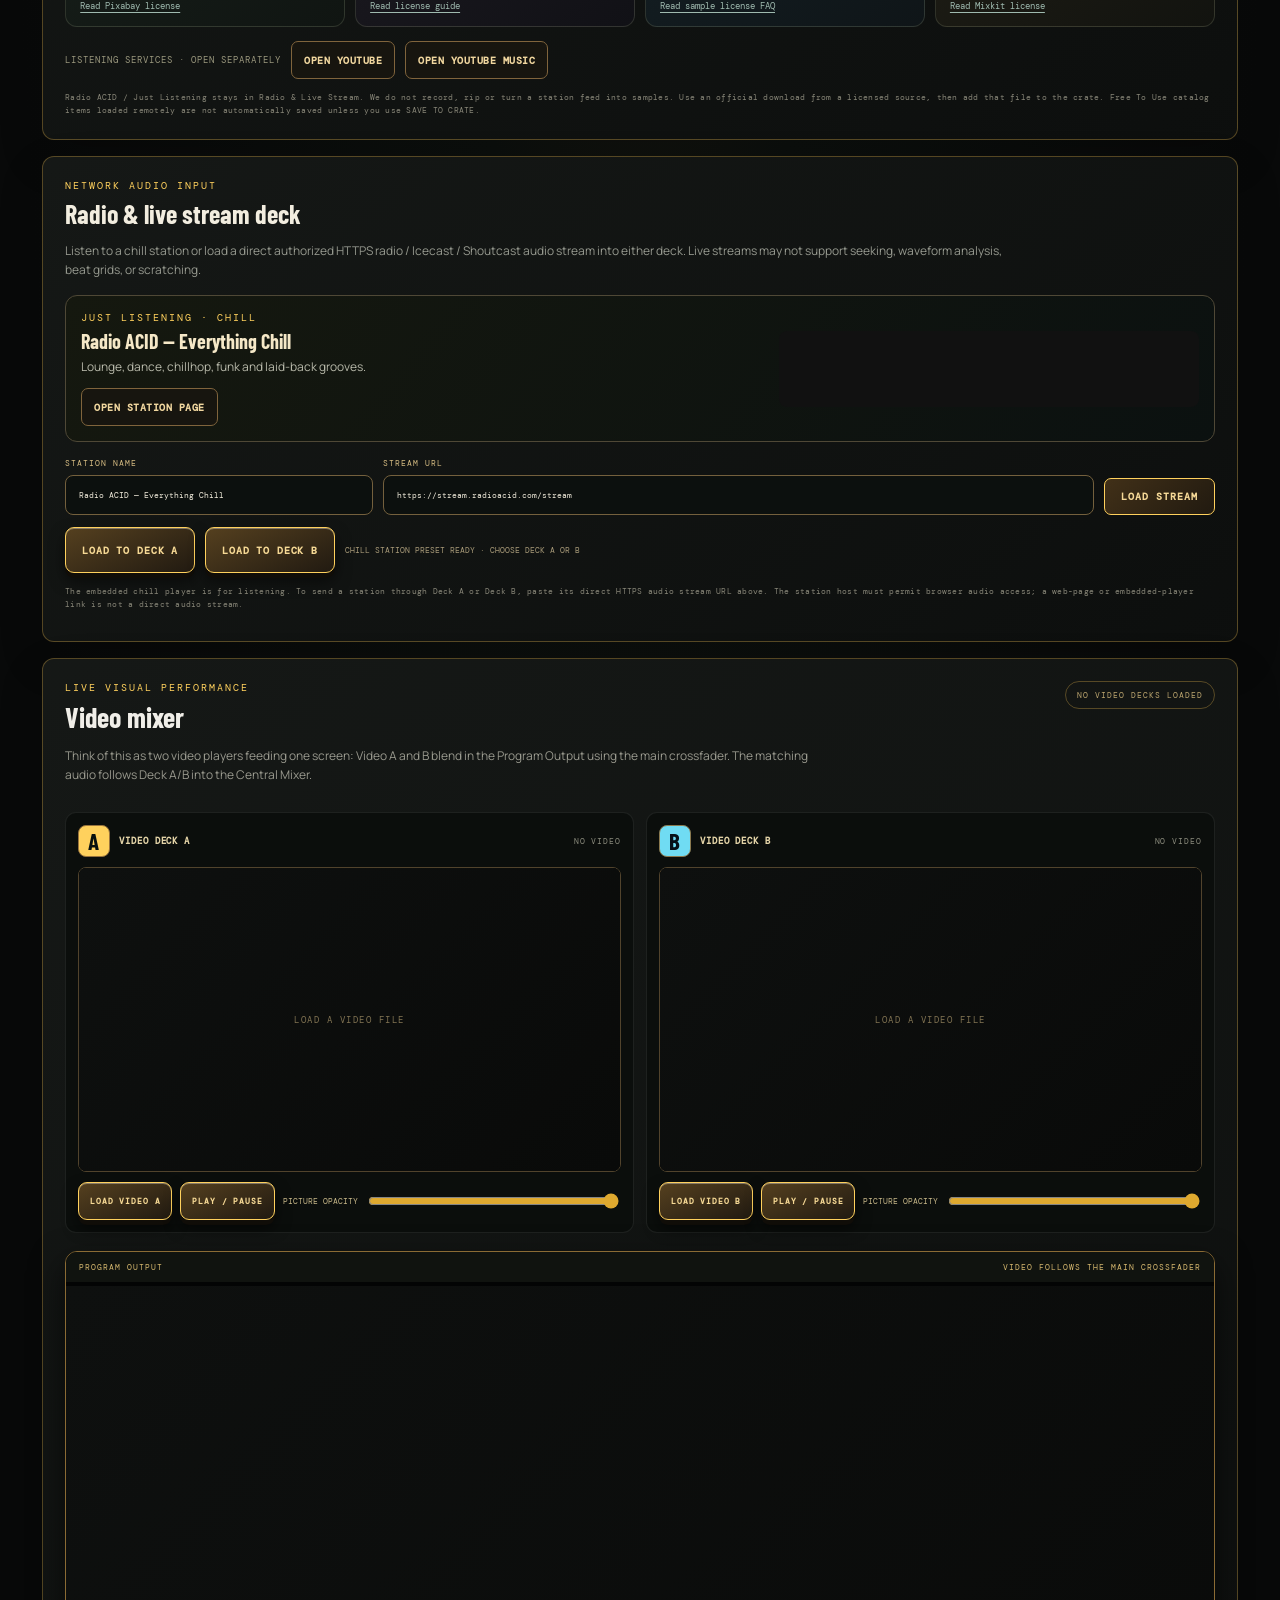
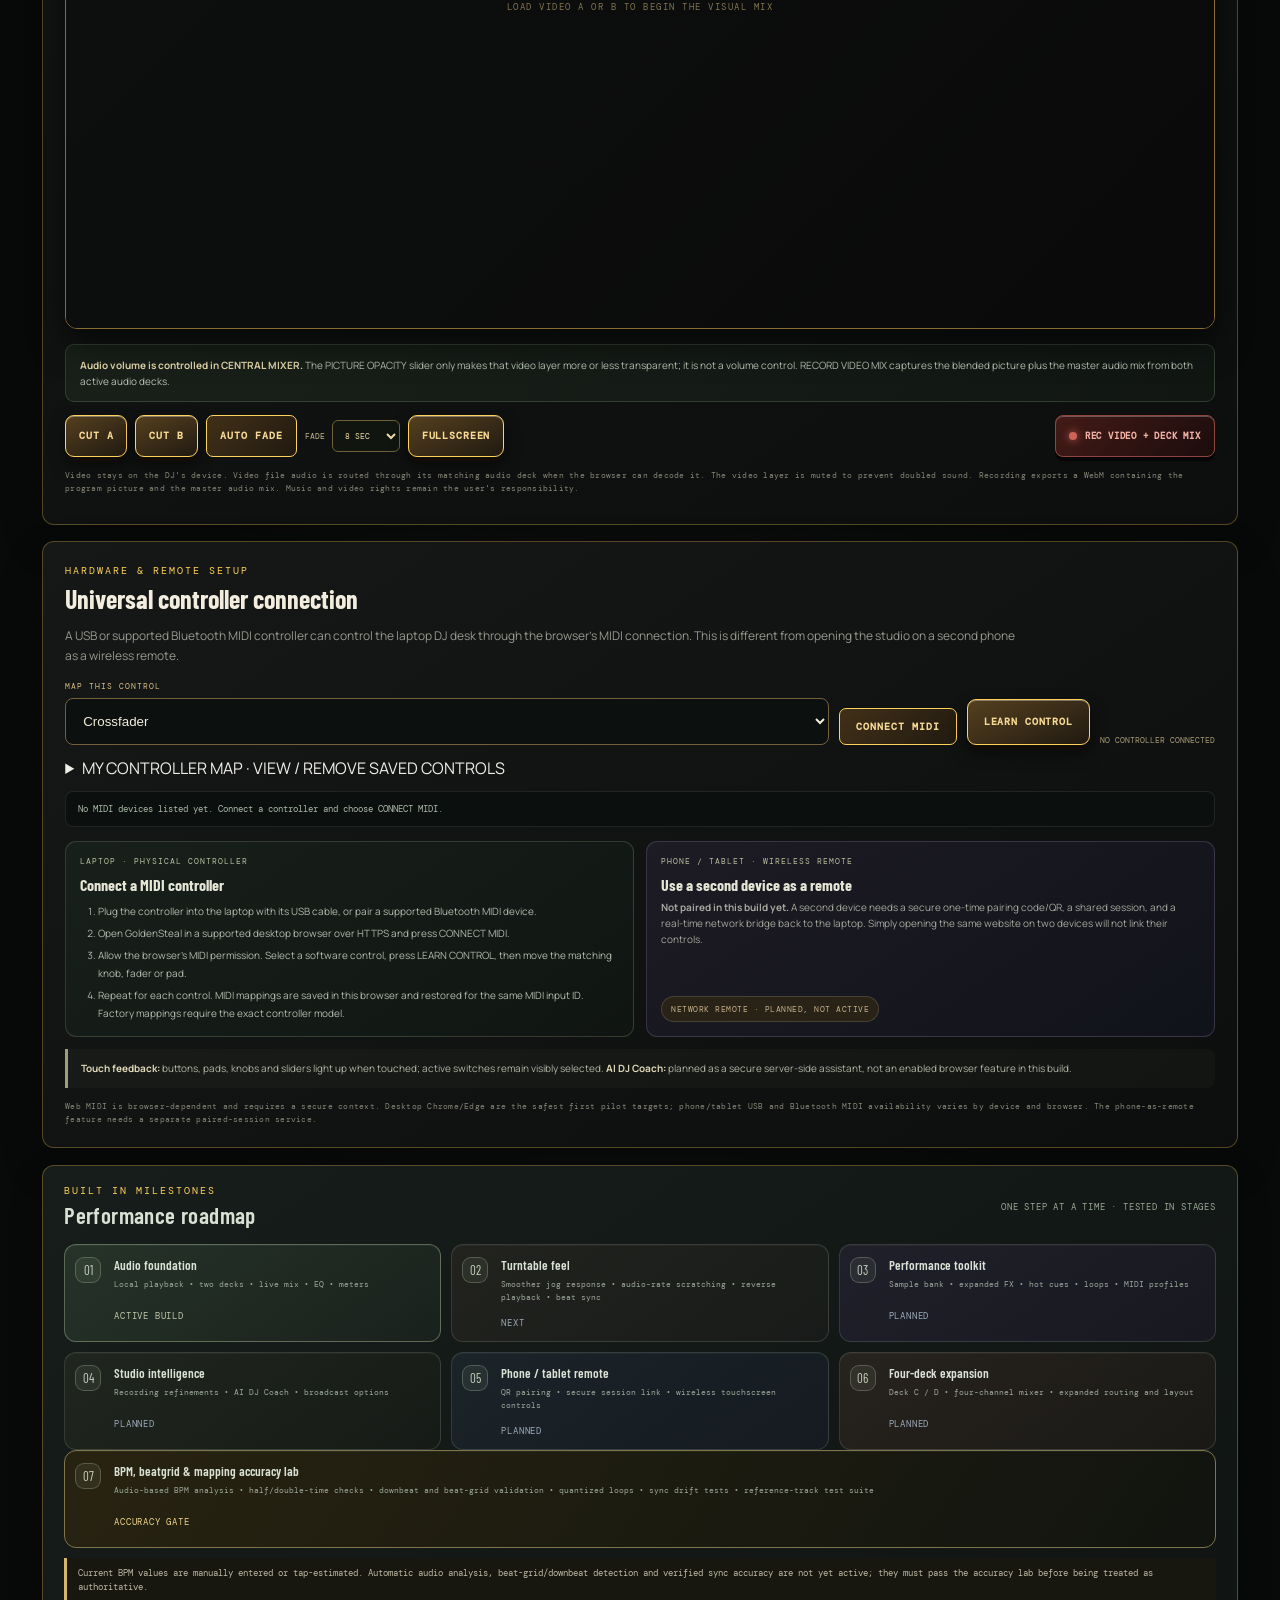
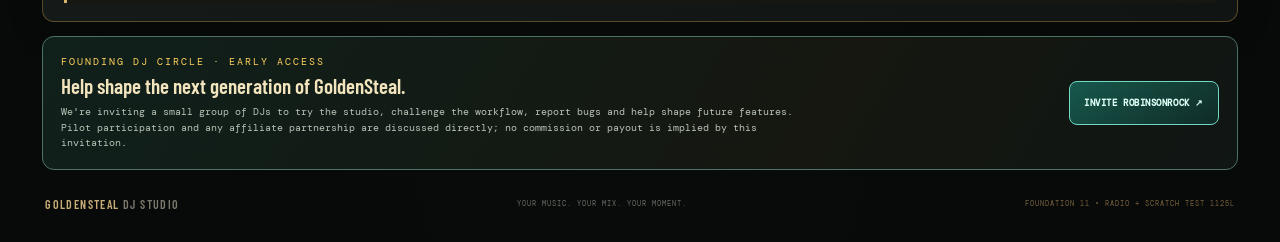
==== commit a8b3cb17: "Add floating radio panel and actual track forward/reverse scratch test buttons" ====
--- a/index.html
+++ b/index.html
@@ -140,6 +140,12 @@
 @media(max-width:820px){.board-style-picker{flex:0 1 auto}.board-style-picker select{max-width:145px}#beat-scope #crossfader-dock .crossfader-zone{max-width:100%}.mobile-mix-toggle{min-width:54px!important;min-height:40px!important;padding:0 10px!important;font-size:10px!important}}
 </style><script>
 document.addEventListener('DOMContentLoaded',()=>{const select=document.getElementById('boardStyleSelect');if(!select)return;let saved='golden';try{saved=localStorage.getItem('goldensteal-board-style')||saved;}catch(_){}if(!Array.from(select.options).some(o=>o.value===saved))saved='golden';const apply=()=>{document.body.dataset.board=select.value;try{localStorage.setItem('goldensteal-board-style',select.value);}catch(_){}};select.value=saved;apply();select.addEventListener('change',apply);},{once:true});
+</script><style>
+#radio-studio.radio-quick-open{display:block!important;position:fixed;z-index:1700;inset:auto 10px max(12px,env(safe-area-inset-bottom)) 10px;max-width:640px;width:auto;max-height:78dvh;overflow:auto;margin:0 auto;padding:14px;box-shadow:0 0 0 100vmax #0007,0 15px 50px #000b;background:#101619}
+#closeRadioQuick[hidden]{display:none!important}#closeRadioQuick{float:right;min-height:40px}#radioQuickButton{min-height:38px}
+@media(max-width:820px){.studio-side-tools{top:auto!important;bottom:calc(76px + env(safe-area-inset-bottom));right:8px;gap:5px}.studio-side-tools button{min-height:36px!important;padding:6px 8px!important;font-size:9px!important}}
+</style><script>
+document.addEventListener('DOMContentLoaded',()=>{const panel=document.getElementById('radio-studio'),btn=document.getElementById('radioQuickButton'),close=document.getElementById('closeRadioQuick');if(!panel||!btn||!close)return;const set=open=>{panel.classList.toggle('radio-quick-open',open);btn.setAttribute('aria-expanded',String(open));close.hidden=!open;};window.GoldenStealOpenRadio=()=>set(true);btn.addEventListener('click',()=>set(!panel.classList.contains('radio-quick-open')));close.addEventListener('click',()=>set(false));document.getElementById('radioMenuButton')?.addEventListener('click',()=>{document.getElementById('quickGoMenu')?.removeAttribute('open');set(true);});document.addEventListener('keydown',e=>{if(e.key==='Escape'&&panel.classList.contains('radio-quick-open'))set(false);});},{once:true});
 </script></head>
 <body>
   <div class="ambient ambient-one"></div>
@@ -196,7 +202,7 @@
           <button type="button" data-go-to="mixer">CENTRAL MIXER</button>
           <button type="button" data-go-to="crate-dock">MUSIC &amp; SAMPLE CRATE</button>
           <button type="button" data-go-to="fx">FX + SAMPLES</button>
-          <button type="button" data-go-to="coach">DJ COACH</button>
+          <button type="button" data-go-to="coach">DJ COACH</button><button type="button" id="radioMenuButton">LIVE RADIO</button>
         </div>
       </details>
     </div>
@@ -340,7 +346,7 @@
           <div class="deck-controls">
             <div class="tempo-row"><div><label for="tempoA">TEMPO</label><strong id="tempoValueA">+0.0%</strong></div><input type="range" id="tempoA" min="-16" max="16" step="0.1" value="0" /><button class="reset-button" data-action="tempo-reset" data-deck="A">RESET</button></div>
             <div class="transport-buttons"><button class="transport-main" id="playA" data-action="play" data-deck="A"><span class="play-glyph" id="playGlyphA">▶</span><span id="playTextA">PLAY</span></button><button type="button" class="transport-secondary deck-record-shortcut" data-deck-record aria-pressed="false" title="Record both decks through the master mix">● REC MIX</button><button class="transport-secondary" id="cueA" data-action="cue" data-deck="A">CUE</button><button class="transport-secondary" id="setCueA" data-action="set-cue" data-deck="A">SET CUE</button><button class="transport-secondary" id="stopA" data-action="stop" data-deck="A">■ STOP</button><button class="transport-secondary" id="skipA" data-action="skip" data-deck="A">SKIP +15</button><button class="transport-secondary" id="syncA" data-action="sync" data-deck="A">SYNC</button><button class="transport-secondary nudge-button" data-action="nudge-down" data-deck="A">− NUDGE</button><button class="transport-secondary nudge-button" data-action="nudge-up" data-deck="A">NUDGE +</button></div>
-            <div class="loop-row"><span>BEAT LOOP</span><button data-action="loop" data-deck="A" data-beats="2">2</button><button data-action="loop" data-deck="A" data-beats="4">4</button><button data-action="loop" data-deck="A" data-beats="8">8</button><button data-action="loop" data-deck="A" data-beats="16">16</button><button data-action="loop-off" data-deck="A">EXIT</button><button class="scratch-toggle" data-action="scratch-toggle" data-deck="A">SCRATCH OFF</button></div>
+            <div class="loop-row"><span>BEAT LOOP</span><button data-action="loop" data-deck="A" data-beats="2">2</button><button data-action="loop" data-deck="A" data-beats="4">4</button><button data-action="loop" data-deck="A" data-beats="8">8</button><button data-action="loop" data-deck="A" data-beats="16">16</button><button data-action="loop-off" data-deck="A">EXIT</button><button class="scratch-toggle" data-action="scratch-toggle" data-deck="A">SCRATCH OFF</button><button type="button" data-scratch-test="1" data-deck="A" title="Audition actual track audio forward with deck paused">TEST ▶</button><button type="button" data-scratch-test="-1" data-deck="A" title="Audition actual track audio backward with deck paused">TEST ◀</button></div>
             <div class="hot-cues"><div class="control-caption">HOT CUES <span>Tap once to set • tap again to jump</span></div><div class="cue-pads"><button id="hotcueA1" data-action="hotcue" data-deck="A" data-pad="0">1</button><button id="hotcueA2" data-action="hotcue" data-deck="A" data-pad="1">2</button><button id="hotcueA3" data-action="hotcue" data-deck="A" data-pad="2">3</button><button id="hotcueA4" data-action="hotcue" data-deck="A" data-pad="3">4</button><button id="hotcueA5" data-action="hotcue" data-deck="A" data-pad="4">5</button><button id="hotcueA6" data-action="hotcue" data-deck="A" data-pad="5">6</button><button id="hotcueA7" data-action="hotcue" data-deck="A" data-pad="6">7</button><button id="hotcueA8" data-action="hotcue" data-deck="A" data-pad="7">8</button></div></div>
             
           </div>
@@ -442,7 +448,7 @@
           <div class="deck-controls">
             <div class="tempo-row"><div><label for="tempoB">TEMPO</label><strong id="tempoValueB">+0.0%</strong></div><input type="range" id="tempoB" min="-16" max="16" step="0.1" value="0" /><button class="reset-button" data-action="tempo-reset" data-deck="B">RESET</button></div>
             <div class="transport-buttons"><button class="transport-main" id="playB" data-action="play" data-deck="B"><span class="play-glyph" id="playGlyphB">▶</span><span id="playTextB">PLAY</span></button><button type="button" class="transport-secondary deck-record-shortcut" data-deck-record aria-pressed="false" title="Record both decks through the master mix">● REC MIX</button><button class="transport-secondary" id="cueB" data-action="cue" data-deck="B">CUE</button><button class="transport-secondary" id="setCueB" data-action="set-cue" data-deck="B">SET CUE</button><button class="transport-secondary" id="stopB" data-action="stop" data-deck="B">■ STOP</button><button class="transport-secondary" id="skipB" data-action="skip" data-deck="B">SKIP +15</button><button class="transport-secondary" id="syncB" data-action="sync" data-deck="B">SYNC</button><button class="transport-secondary nudge-button" data-action="nudge-down" data-deck="B">− NUDGE</button><button class="transport-secondary nudge-button" data-action="nudge-up" data-deck="B">NUDGE +</button></div>
-            <div class="loop-row"><span>BEAT LOOP</span><button data-action="loop" data-deck="B" data-beats="2">2</button><button data-action="loop" data-deck="B" data-beats="4">4</button><button data-action="loop" data-deck="B" data-beats="8">8</button><button data-action="loop" data-deck="B" data-beats="16">16</button><button data-action="loop-off" data-deck="B">EXIT</button><button class="scratch-toggle" data-action="scratch-toggle" data-deck="B">SCRATCH OFF</button></div>
+            <div class="loop-row"><span>BEAT LOOP</span><button data-action="loop" data-deck="B" data-beats="2">2</button><button data-action="loop" data-deck="B" data-beats="4">4</button><button data-action="loop" data-deck="B" data-beats="8">8</button><button data-action="loop" data-deck="B" data-beats="16">16</button><button data-action="loop-off" data-deck="B">EXIT</button><button class="scratch-toggle" data-action="scratch-toggle" data-deck="B">SCRATCH OFF</button><button type="button" data-scratch-test="1" data-deck="B" title="Audition actual track audio forward with deck paused">TEST ▶</button><button type="button" data-scratch-test="-1" data-deck="B" title="Audition actual track audio backward with deck paused">TEST ◀</button></div>
             <div class="hot-cues"><div class="control-caption">HOT CUES <span>Tap once to set • tap again to jump</span></div><div class="cue-pads"><button id="hotcueB1" data-action="hotcue" data-deck="B" data-pad="0">1</button><button id="hotcueB2" data-action="hotcue" data-deck="B" data-pad="1">2</button><button id="hotcueB3" data-action="hotcue" data-deck="B" data-pad="2">3</button><button id="hotcueB4" data-action="hotcue" data-deck="B" data-pad="3">4</button><button id="hotcueB5" data-action="hotcue" data-deck="B" data-pad="4">5</button><button id="hotcueB6" data-action="hotcue" data-deck="B" data-pad="5">6</button><button id="hotcueB7" data-action="hotcue" data-deck="B" data-pad="6">7</button><button id="hotcueB8" data-action="hotcue" data-deck="B" data-pad="7">8</button></div></div>
             
           </div>
@@ -506,7 +512,7 @@
       <div class="license-note">Radio ACID / Just Listening stays in Radio &amp; Live Stream. We do not record, rip or turn a station feed into samples. Use an official download from a licensed source, then add that file to the crate. Free To Use catalog items loaded remotely are not automatically saved unless you use SAVE TO CRATE.</div>
     </section>
 
-    <section class="radio-studio panel" id="radio-studio">
+    <section class="radio-studio panel" id="radio-studio"><button type="button" id="closeRadioQuick" class="raised-action" hidden>× CLOSE RADIO</button>
       <div class="section-kicker">NETWORK AUDIO INPUT</div><h2>Radio & live stream deck</h2>
       <p class="studio-help">Listen to a chill station or load a direct authorized HTTPS radio / Icecast / Shoutcast audio stream into either deck. Live streams may not support seeking, waveform analysis, beat grids, or scratching.</p>
       <div class="station-feature-card"><div class="station-feature-copy"><div class="section-kicker">JUST LISTENING · CHILL</div><h3>Radio ACID — Everything Chill</h3><p>Lounge, dance, chillhop, funk and laid-back grooves.</p><a href="https://www.radioguide.fm/internet-radio-usa-california/radio-acid-everything-chill" target="_blank" rel="noopener noreferrer">OPEN STATION PAGE</a></div><iframe src="https://www.radioguide.fm/embed/usa-california/radio-acid-everything-chill?theme=dark" title="Radio ACID — Everything Chill live player" loading="lazy" allow="autoplay" referrerpolicy="strict-origin-when-cross-origin"></iframe></div>
@@ -588,11 +594,11 @@
         </div>
         <a class="dj-pilot-invite-button" href="mailto:Robinsonrock@yahoo.com?subject=GoldenSteal%20DJ%20Pilot%20%26%20Affiliate%20Invitation&amp;body=Hello%2C%0A%0AI%27d%20like%20to%20invite%20you%20to%20preview%20GoldenSteal%20DJ%20Performance%20Studio.%20We%27re%20organizing%20a%20small%20founding%20DJ%20circle%20to%20test%20the%20experience%2C%20share%20feedback%20and%20discuss%20possible%20affiliate%20or%20launch%20partnerships.%0A%0ALet%27s%20connect%20and%20talk%20about%20what%20you%20would%20want%20to%20see%20in%20the%20studio.%0A%0A—%20GoldenSteal%20DJ%20Studio">INVITE ROBINSONROCK ↗</a>
       </div>
-    <footer class="footer"><div class="footer-brand">GOLDENSTEAL <span>DJ STUDIO</span></div><div>YOUR MUSIC. YOUR MIX. YOUR MOMENT.</div><div class="footer-version">FOUNDATION 11 • SPACE BOARD 1125K</div></footer>
+    <footer class="footer"><div class="footer-brand">GOLDENSTEAL <span>DJ STUDIO</span></div><div>YOUR MUSIC. YOUR MIX. YOUR MOMENT.</div><div class="footer-version">FOUNDATION 11 • RADIO + SCRATCH TEST 1125L</div></footer>
   </main>
   <div class="studio-side-tools" aria-label="Quick studio navigation">
     <button type="button" id="deckJumpButton" title="Jump to the two live decks">DECKS</button>
-    <button type="button" id="fxDrawerToggle" aria-expanded="false" aria-controls="fxDrawerPanel">FX + SAMPLES</button>
+    <button type="button" id="radioQuickButton" aria-controls="radio-studio" aria-expanded="false">♫ RADIO</button><button type="button" id="fxDrawerToggle" aria-expanded="false" aria-controls="fxDrawerPanel">FX + SAMPLES</button>
   </div>
   <div class="fx-drawer-scrim" id="fxDrawerScrim"></div>
   <aside class="fx-drawer" id="fxDrawerPanel" aria-hidden="true" aria-label="Performance effects and sample pads">
@@ -732,9 +738,9 @@
           <textarea id="pilotReportOutput" rows="5" readonly aria-label="Generated pilot report" placeholder="Your test report appears here if clipboard access is unavailable."></textarea>
         </section>
       </div>
-      <p class="pilot-limit-note"><strong>Known limits:</strong> experimental forward/reverse scratch audio works from decoded local tracks within the first 60 seconds (or the memory-limited cache). It requires physical-device testing and does not support live streams or hardware jog wheel mapping yet. MIDI support is basic and browser-dependent. Headphone cue routing and universal controller compatibility still need real hardware work. This preview is for testing, not paid gigs.</p>
+      <p class="pilot-limit-note"><strong>Known limits:</strong> experimental forward/reverse scratch audio works from decoded local tracks throughout typical decoded local tracks within a bounded memory cache. It requires physical-device testing and does not support live streams or hardware jog wheel mapping yet. MIDI support is basic and browser-dependent. Headphone cue routing and universal controller compatibility still need real hardware work. This preview is for testing, not paid gigs.</p>
     </section>
   </div>
-    <script type="module" src="./src/bootstrap.js?v=1125j"></script>
+    <script type="module" src="./src/bootstrap.js?v=1125l"></script>
 </body>
 </html>
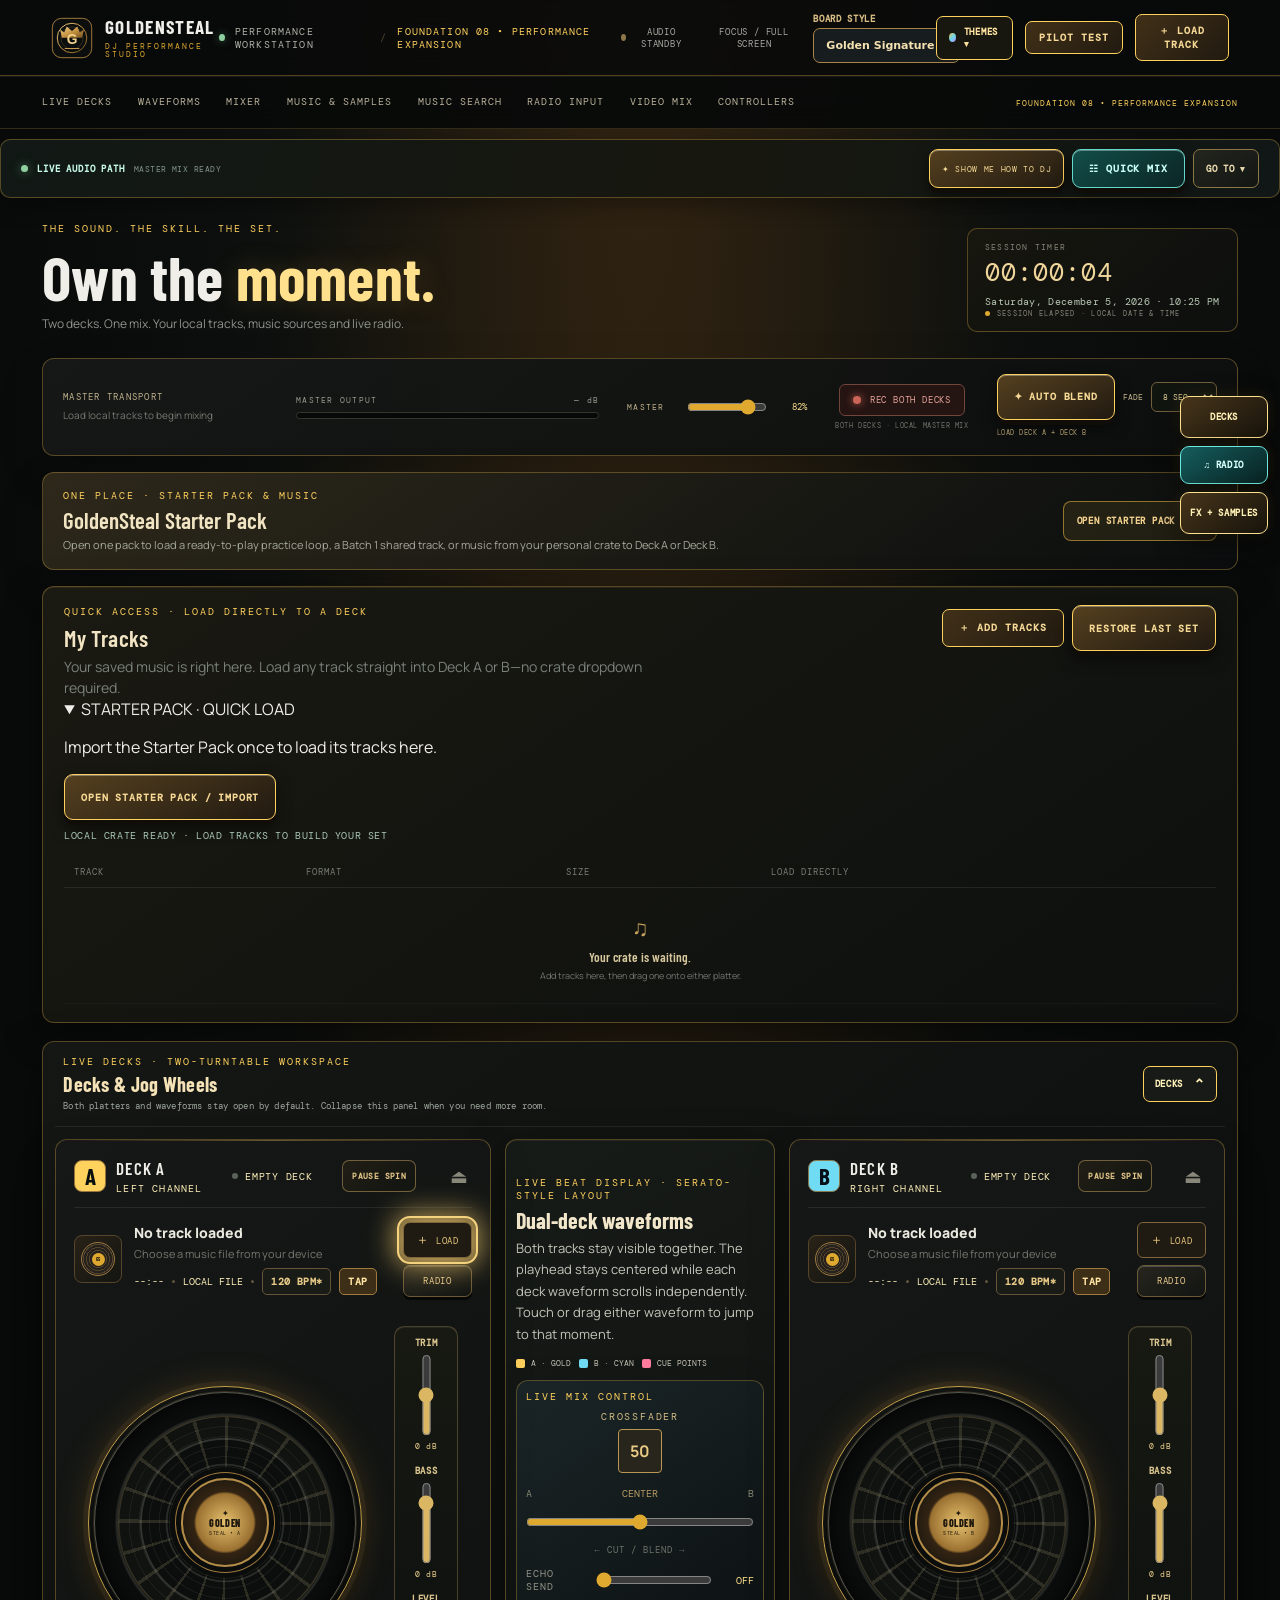
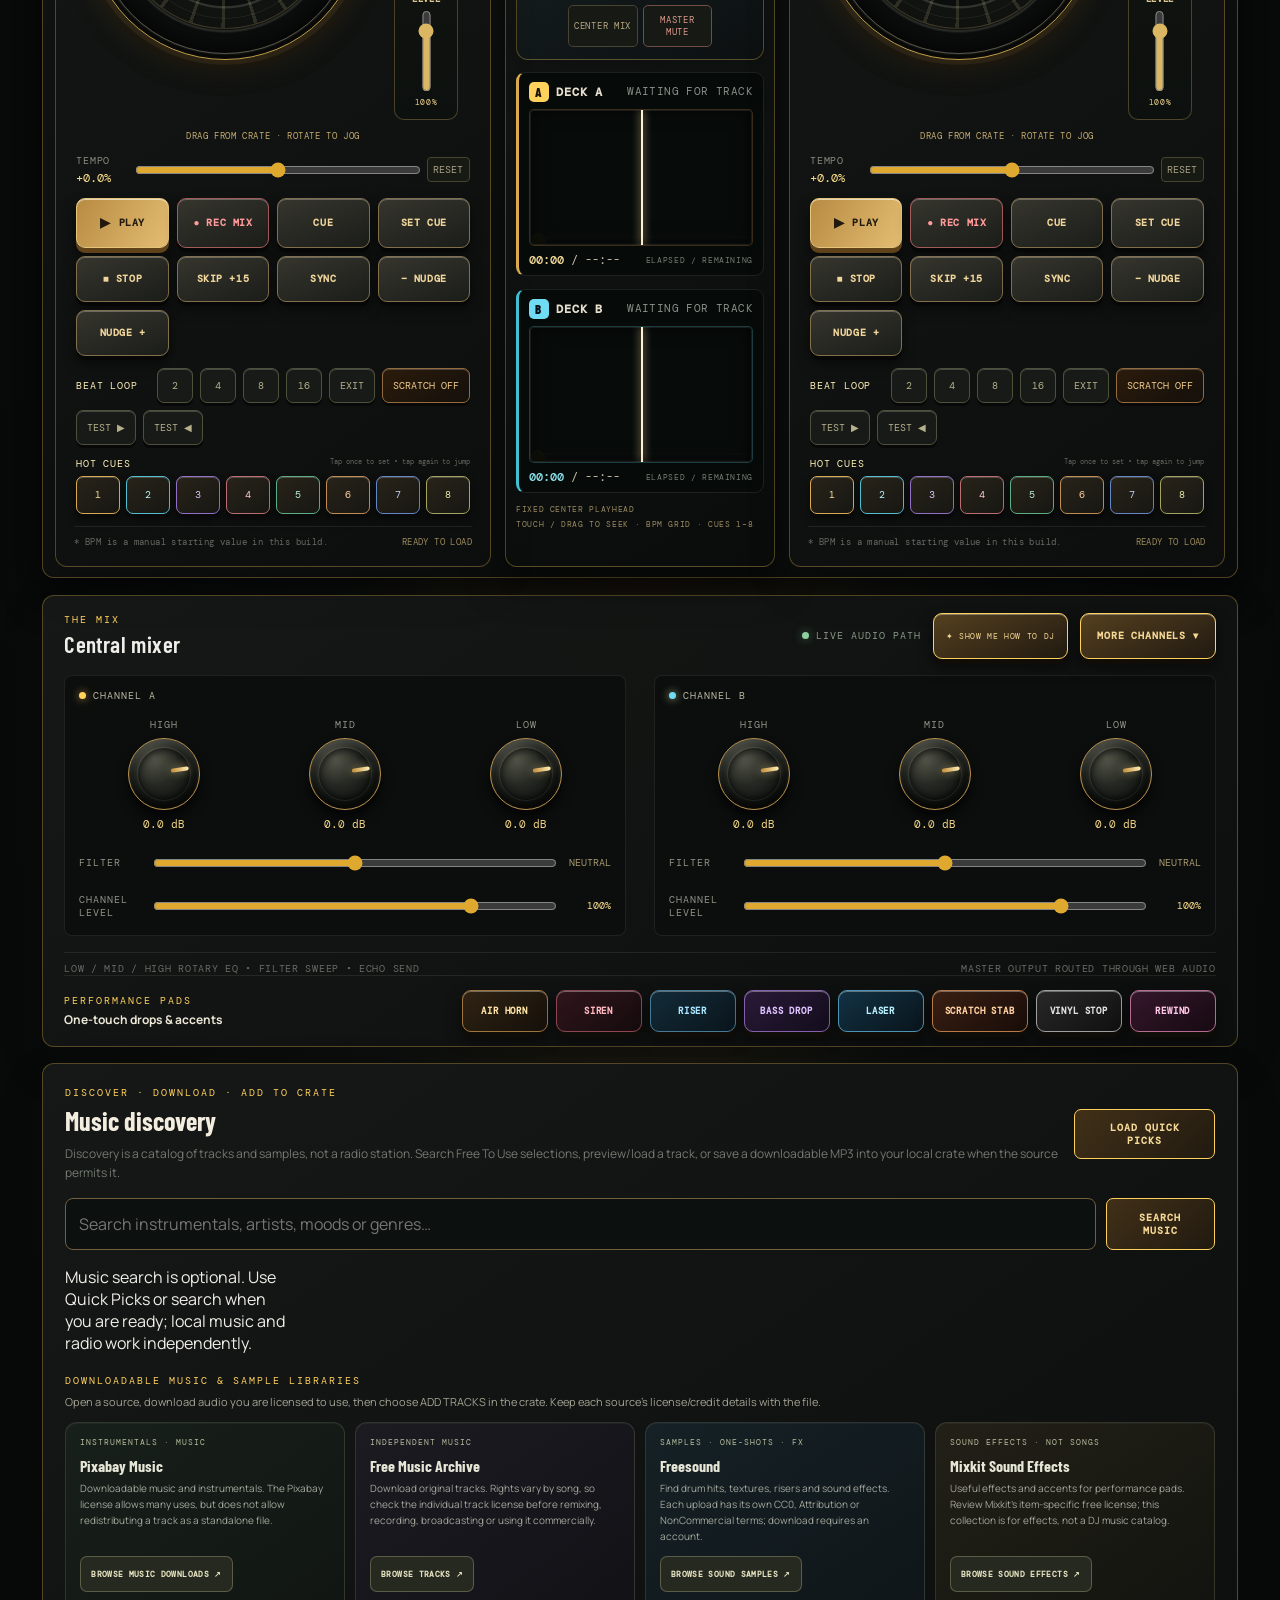
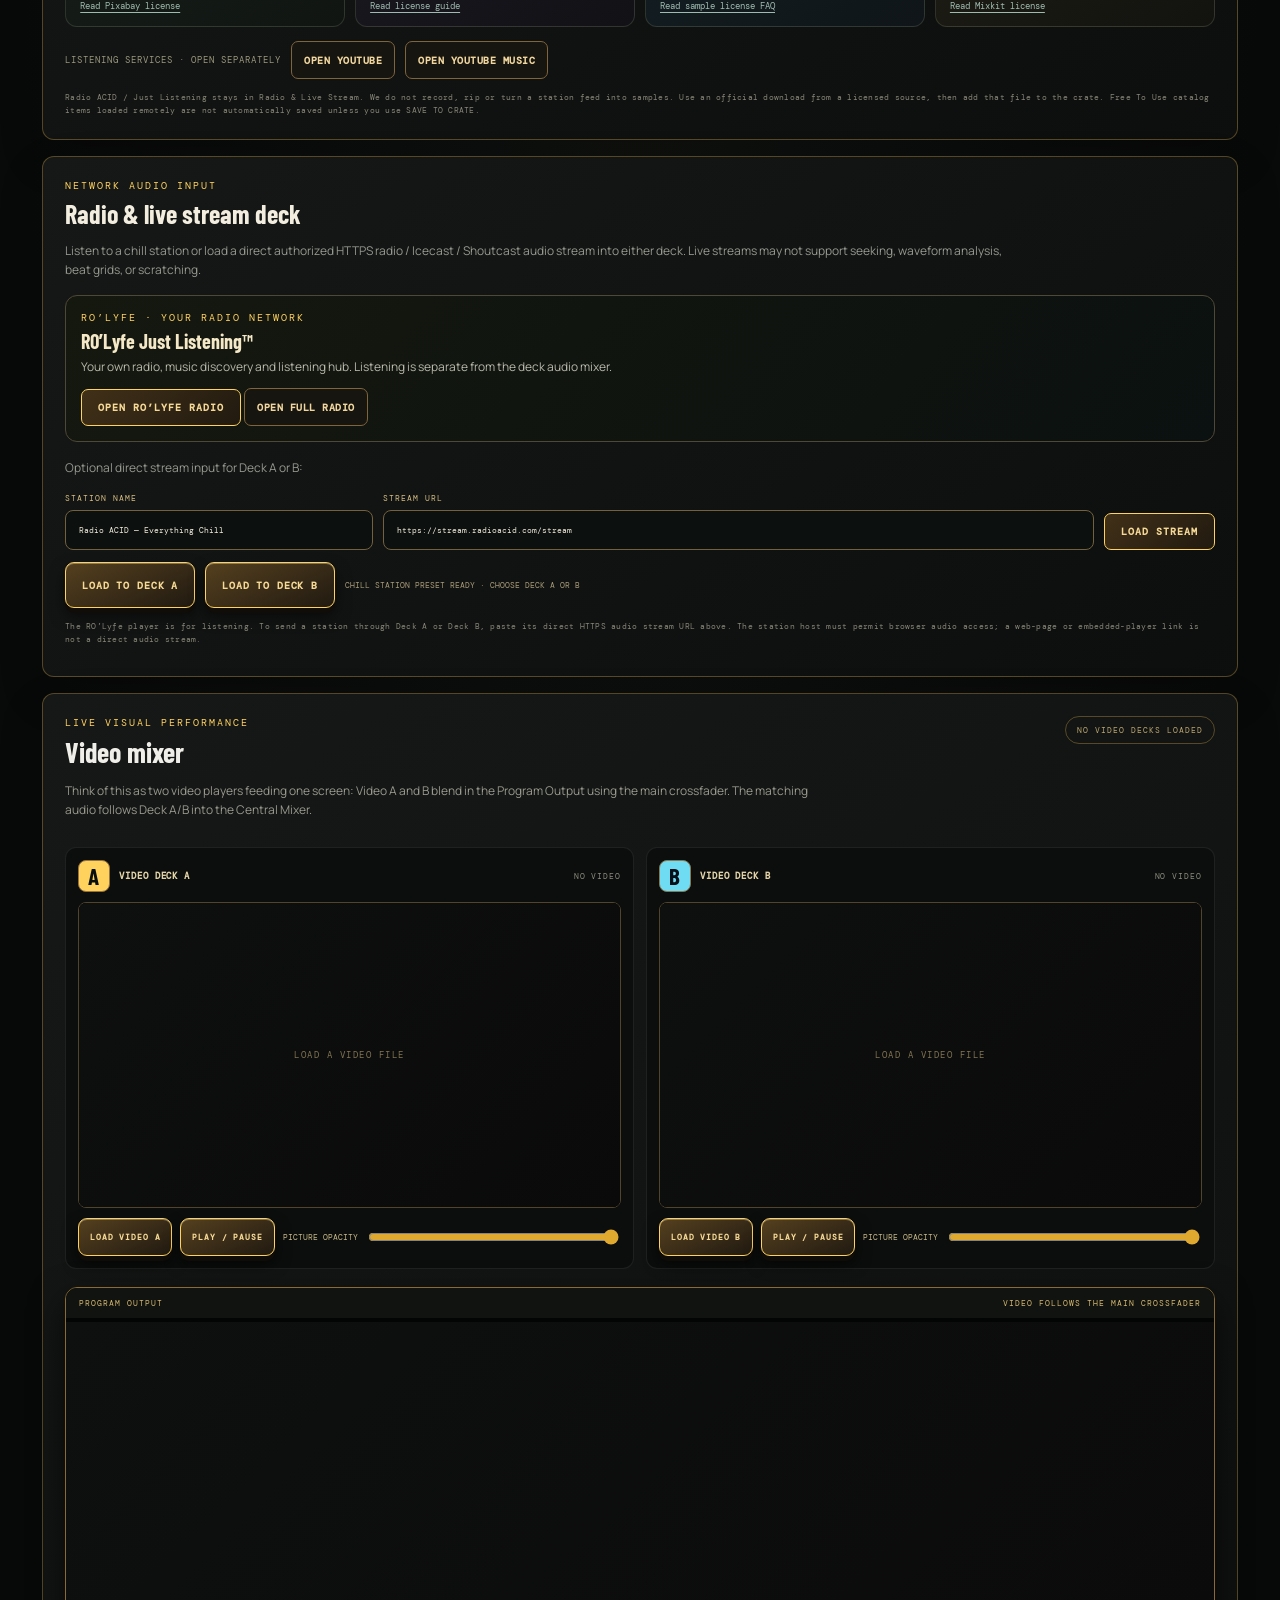
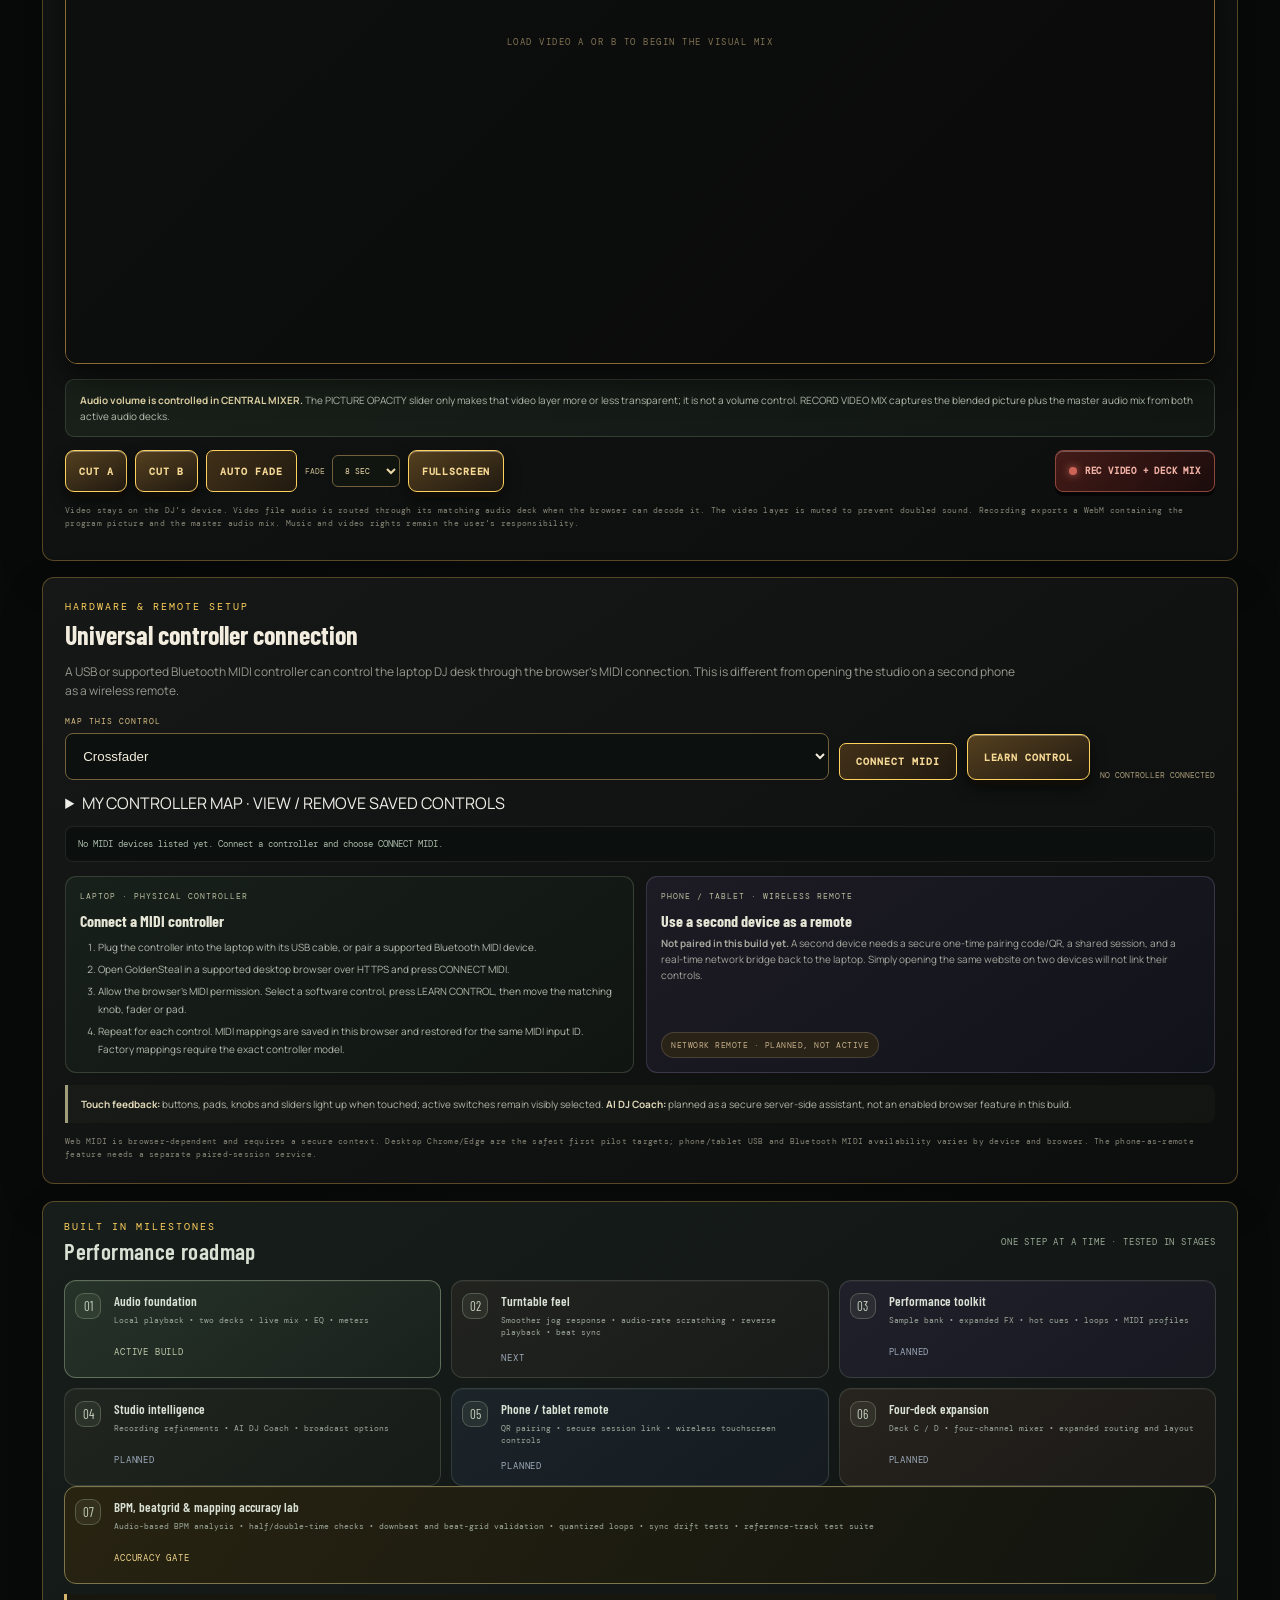
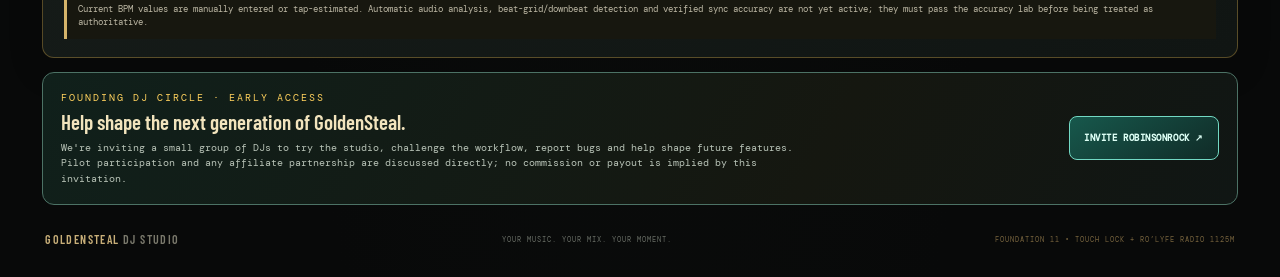
==== commit 3c716cf9: "Embed RO’Lyfe radio and preserve platter geometry while touching" ====
--- a/index.html
+++ b/index.html
@@ -146,7 +146,13 @@
 @media(max-width:820px){.studio-side-tools{top:auto!important;bottom:calc(76px + env(safe-area-inset-bottom));right:8px;gap:5px}.studio-side-tools button{min-height:36px!important;padding:6px 8px!important;font-size:9px!important}}
 </style><script>
 document.addEventListener('DOMContentLoaded',()=>{const panel=document.getElementById('radio-studio'),btn=document.getElementById('radioQuickButton'),close=document.getElementById('closeRadioQuick');if(!panel||!btn||!close)return;const set=open=>{panel.classList.toggle('radio-quick-open',open);btn.setAttribute('aria-expanded',String(open));close.hidden=!open;};window.GoldenStealOpenRadio=()=>set(true);btn.addEventListener('click',()=>set(!panel.classList.contains('radio-quick-open')));close.addEventListener('click',()=>set(false));document.getElementById('radioMenuButton')?.addEventListener('click',()=>{document.getElementById('quickGoMenu')?.removeAttribute('open');set(true);});document.addEventListener('keydown',e=>{if(e.key==='Escape'&&panel.classList.contains('radio-quick-open'))set(false);});},{once:true});
-</script></head>
+</script><style>
+html body .platter{position:absolute!important;touch-action:none!important;overscroll-behavior:contain;user-select:none;-webkit-user-select:none;-webkit-touch-callout:none;filter:none!important}
+html body .platter .platter-grooves,html body .platter .platter-label,html body .platter .platter-arm{pointer-events:none;backface-visibility:visible!important}
+html body .platter.touch-lit{position:absolute!important;filter:none!important}
+html.jog-gesture-active,html.jog-gesture-active body{overscroll-behavior:none}
+#rolyfeRadioFrame{display:block;width:100%;height:min(65dvh,620px);border:1px solid #477b87;border-radius:9px;background:#0a100e}
+</style><script>document.addEventListener('DOMContentLoaded',()=>{const mount=document.getElementById('rolyfeRadioMount'),panel=document.getElementById('radio-studio');if(!mount||!panel)return;const load=()=>{if(mount.querySelector('iframe'))return;const frame=document.createElement('iframe');frame.id='rolyfeRadioFrame';frame.title='RO’Lyfe Just Listening radio';frame.src='https://rolrichman.github.io/rolyfe-just-listening/';frame.allow='autoplay; fullscreen';mount.append(frame);};document.getElementById('rolyfeRadioLaunch')?.addEventListener('click',load);const prior=window.GoldenStealOpenRadio;window.GoldenStealOpenRadio=()=>{prior?.();load();};document.getElementById('radioQuickButton')?.addEventListener('click',()=>{if(panel.classList.contains('radio-quick-open'))load();});document.getElementById('radioMenuButton')?.addEventListener('click',load);},{once:true});</script></head>
 <body>
   <div class="ambient ambient-one"></div>
   <div class="ambient ambient-two"></div>
@@ -515,14 +521,14 @@
     <section class="radio-studio panel" id="radio-studio"><button type="button" id="closeRadioQuick" class="raised-action" hidden>× CLOSE RADIO</button>
       <div class="section-kicker">NETWORK AUDIO INPUT</div><h2>Radio & live stream deck</h2>
       <p class="studio-help">Listen to a chill station or load a direct authorized HTTPS radio / Icecast / Shoutcast audio stream into either deck. Live streams may not support seeking, waveform analysis, beat grids, or scratching.</p>
-      <div class="station-feature-card"><div class="station-feature-copy"><div class="section-kicker">JUST LISTENING · CHILL</div><h3>Radio ACID — Everything Chill</h3><p>Lounge, dance, chillhop, funk and laid-back grooves.</p><a href="https://www.radioguide.fm/internet-radio-usa-california/radio-acid-everything-chill" target="_blank" rel="noopener noreferrer">OPEN STATION PAGE</a></div><iframe src="https://www.radioguide.fm/embed/usa-california/radio-acid-everything-chill?theme=dark" title="Radio ACID — Everything Chill live player" loading="lazy" allow="autoplay" referrerpolicy="strict-origin-when-cross-origin"></iframe></div>
+      <section class="station-feature-card"><div class="station-feature-copy"><div class="section-kicker">RO’LYFE · YOUR RADIO NETWORK</div><h3>RO’Lyfe Just Listening™</h3><p>Your own radio, music discovery and listening hub. Listening is separate from the deck audio mixer.</p><button type="button" class="gold-button" id="rolyfeRadioLaunch">OPEN RO’LYFE RADIO</button> <a href="https://rolrichman.github.io/rolyfe-just-listening/" target="_blank" rel="noopener noreferrer">OPEN FULL RADIO</a></div></section><div id="rolyfeRadioMount"></div><p class="studio-help">Optional direct stream input for Deck A or B:</p>
       <form class="radio-load-form" id="radioLoadForm">
         <label>STATION NAME<input id="radioStationName" type="text" placeholder="My Radio Station" value="Radio ACID — Everything Chill" /></label>
         <label class="radio-url-field">STREAM URL<input id="radioStreamUrl" type="url" placeholder="https://your-station.example/live.mp3" value="https://stream.radioacid.com/stream" required /></label>
         <button class="gold-button" type="submit">LOAD STREAM</button>
       </form>
       <div class="radio-deck-actions"><button class="raised-action" id="radioLoadA">LOAD TO DECK A</button><button class="raised-action" id="radioLoadB">LOAD TO DECK B</button><span id="radioStatus">CHILL STATION PRESET READY · CHOOSE DECK A OR B</span></div>
-      <p class="license-note">The embedded chill player is for listening. To send a station through Deck A or Deck B, paste its direct HTTPS audio stream URL above. The station host must permit browser audio access; a web-page or embedded-player link is not a direct audio stream.</p>
+      <p class="license-note">The RO’Lyfe player is for listening. To send a station through Deck A or Deck B, paste its direct HTTPS audio stream URL above. The station host must permit browser audio access; a web-page or embedded-player link is not a direct audio stream.</p>
     </section>
 
     <section class="video-mixer panel" id="video-mixer">
@@ -594,7 +600,7 @@
         </div>
         <a class="dj-pilot-invite-button" href="mailto:Robinsonrock@yahoo.com?subject=GoldenSteal%20DJ%20Pilot%20%26%20Affiliate%20Invitation&amp;body=Hello%2C%0A%0AI%27d%20like%20to%20invite%20you%20to%20preview%20GoldenSteal%20DJ%20Performance%20Studio.%20We%27re%20organizing%20a%20small%20founding%20DJ%20circle%20to%20test%20the%20experience%2C%20share%20feedback%20and%20discuss%20possible%20affiliate%20or%20launch%20partnerships.%0A%0ALet%27s%20connect%20and%20talk%20about%20what%20you%20would%20want%20to%20see%20in%20the%20studio.%0A%0A—%20GoldenSteal%20DJ%20Studio">INVITE ROBINSONROCK ↗</a>
       </div>
-    <footer class="footer"><div class="footer-brand">GOLDENSTEAL <span>DJ STUDIO</span></div><div>YOUR MUSIC. YOUR MIX. YOUR MOMENT.</div><div class="footer-version">FOUNDATION 11 • RADIO + SCRATCH TEST 1125L</div></footer>
+    <footer class="footer"><div class="footer-brand">GOLDENSTEAL <span>DJ STUDIO</span></div><div>YOUR MUSIC. YOUR MIX. YOUR MOMENT.</div><div class="footer-version">FOUNDATION 11 • TOUCH LOCK + RO’LYFE RADIO 1125M</div></footer>
   </main>
   <div class="studio-side-tools" aria-label="Quick studio navigation">
     <button type="button" id="deckJumpButton" title="Jump to the two live decks">DECKS</button>
@@ -741,6 +747,6 @@
       <p class="pilot-limit-note"><strong>Known limits:</strong> experimental forward/reverse scratch audio works from decoded local tracks throughout typical decoded local tracks within a bounded memory cache. It requires physical-device testing and does not support live streams or hardware jog wheel mapping yet. MIDI support is basic and browser-dependent. Headphone cue routing and universal controller compatibility still need real hardware work. This preview is for testing, not paid gigs.</p>
     </section>
   </div>
-    <script type="module" src="./src/bootstrap.js?v=1125l"></script>
+    <script type="module" src="./src/bootstrap.js?v=1125m"></script>
 </body>
 </html>
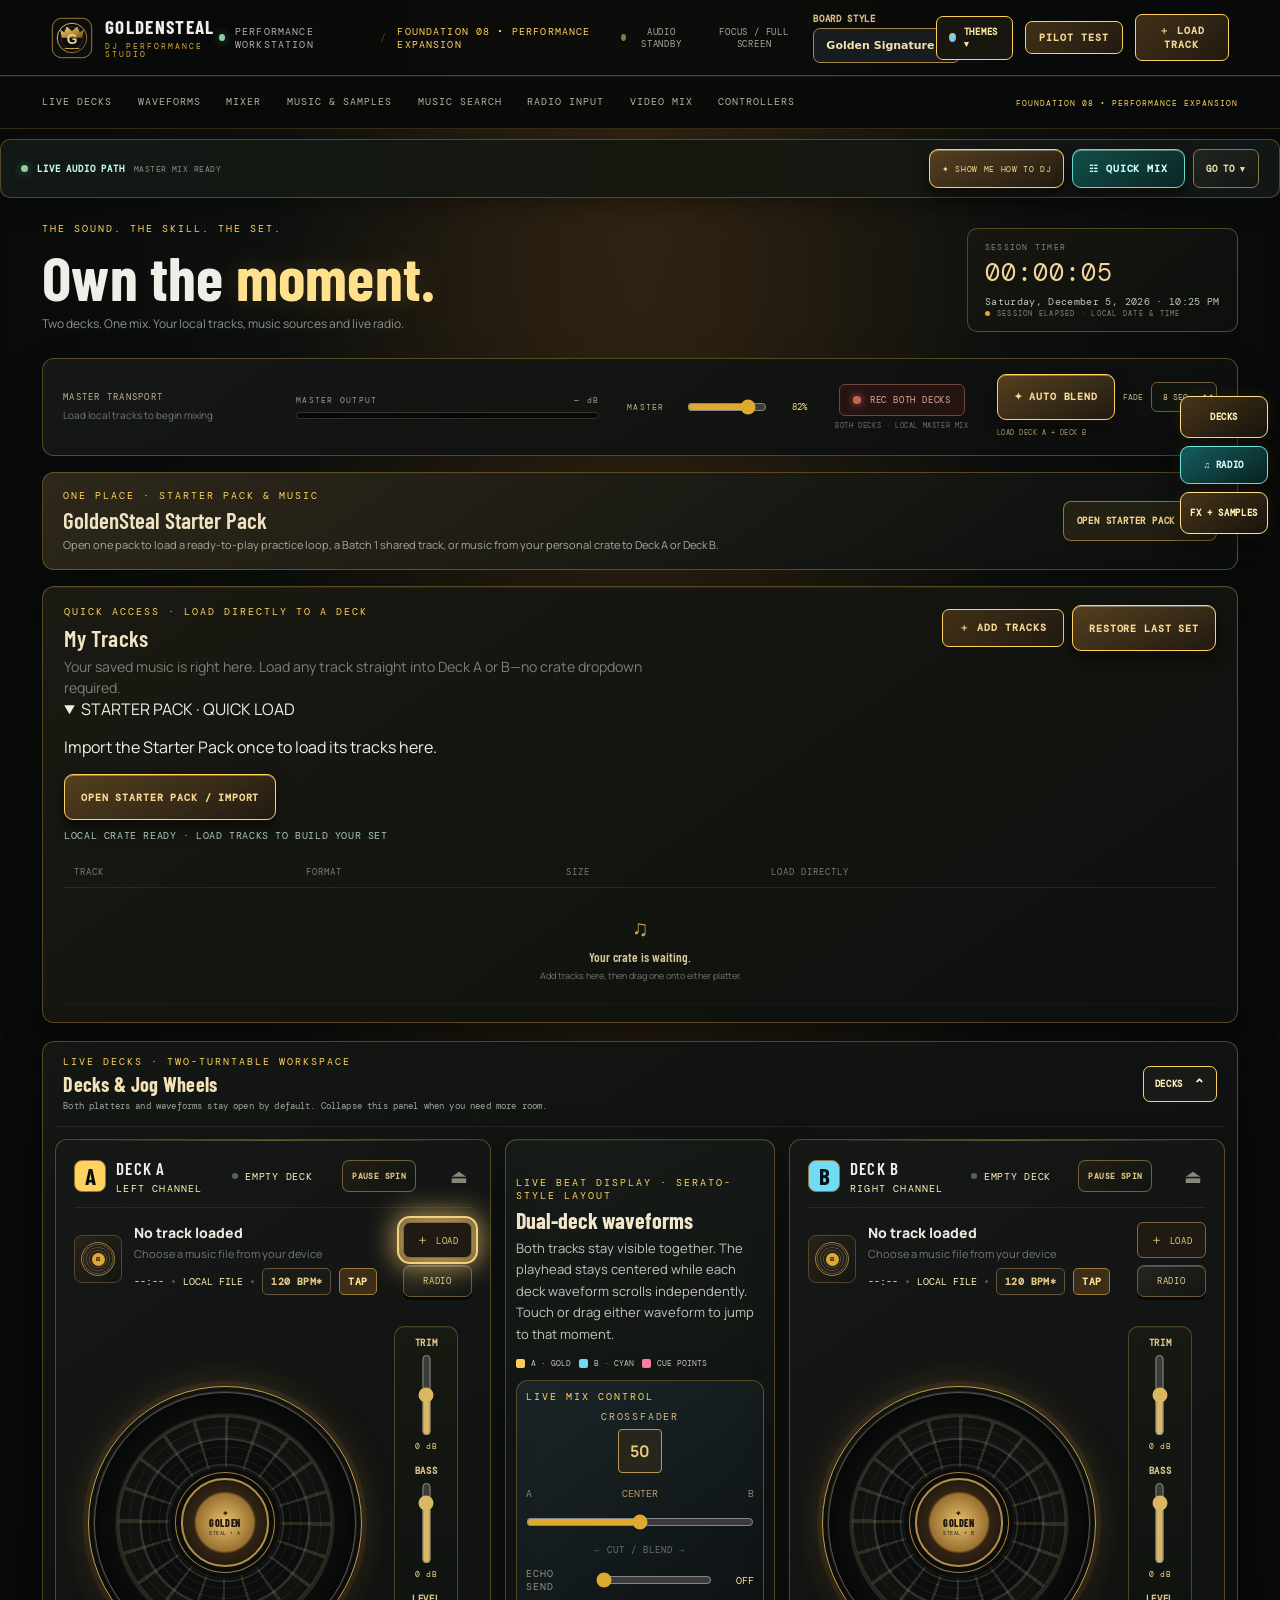
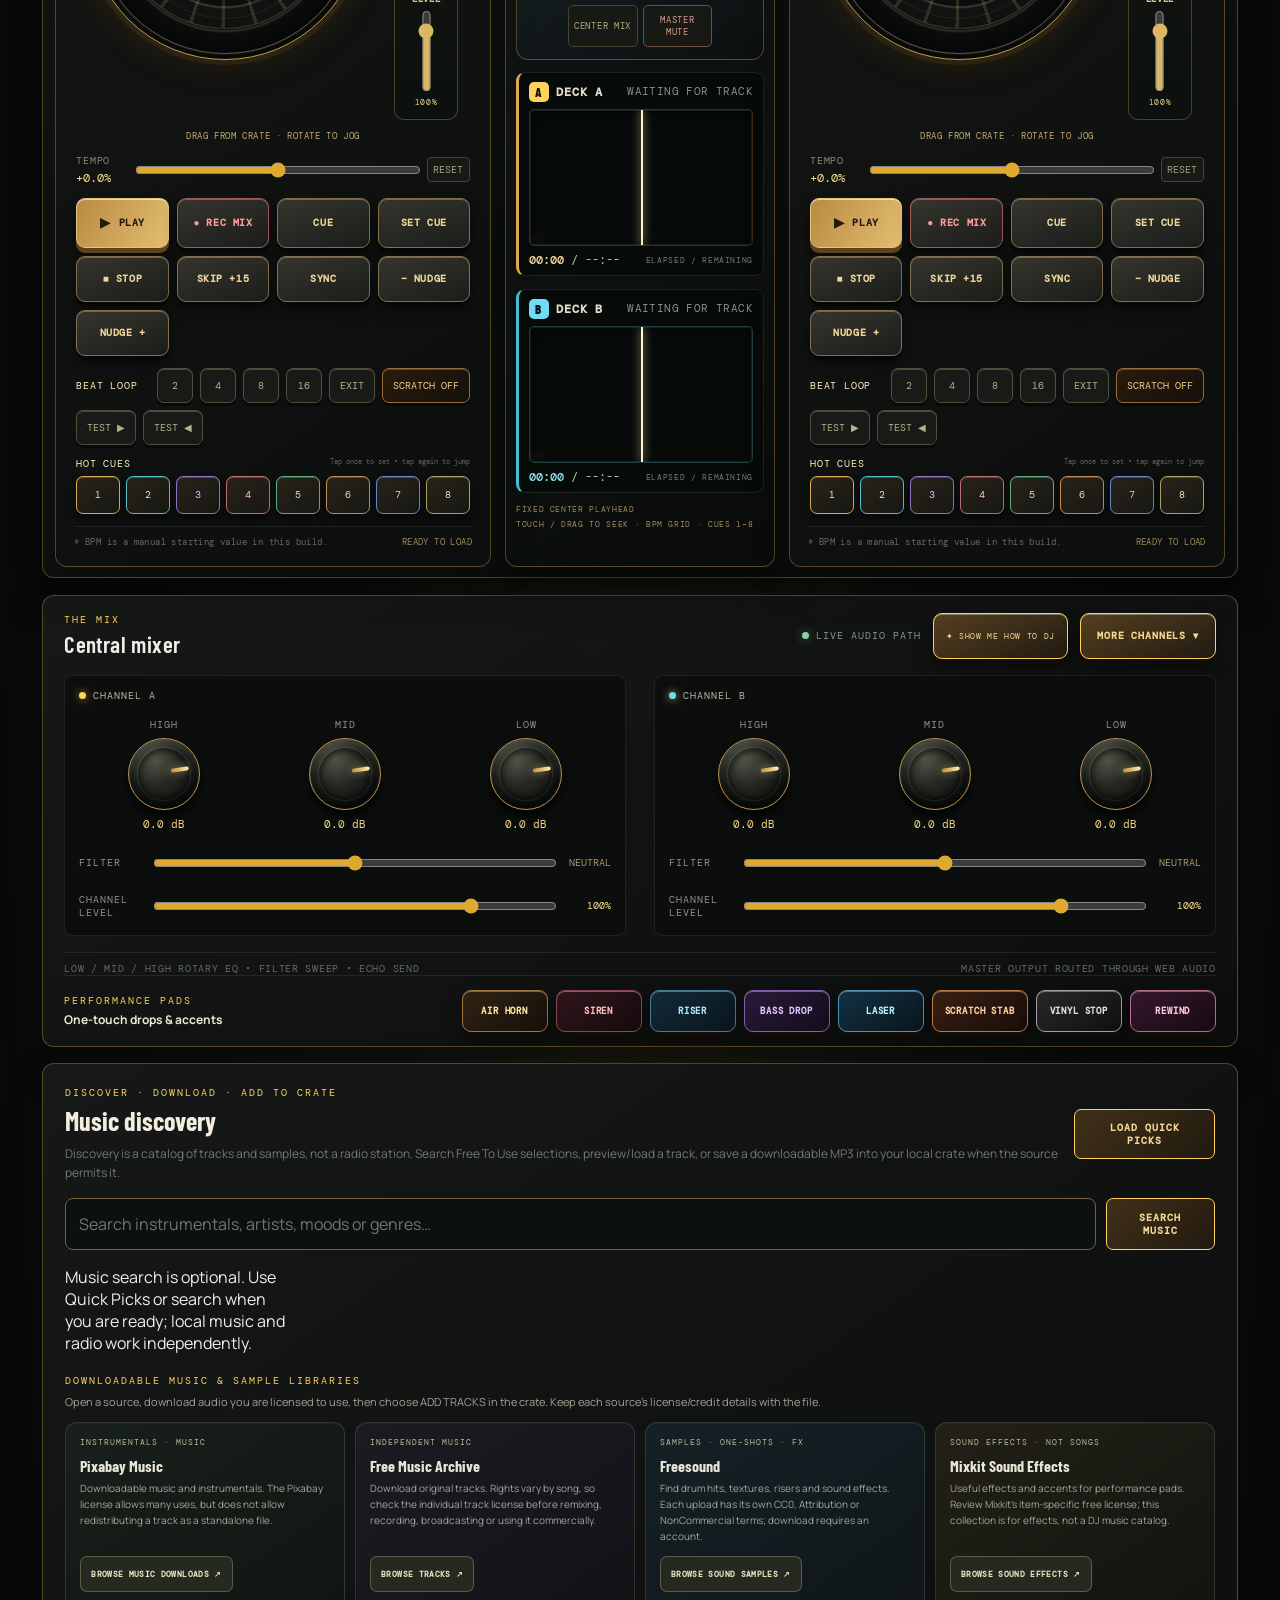
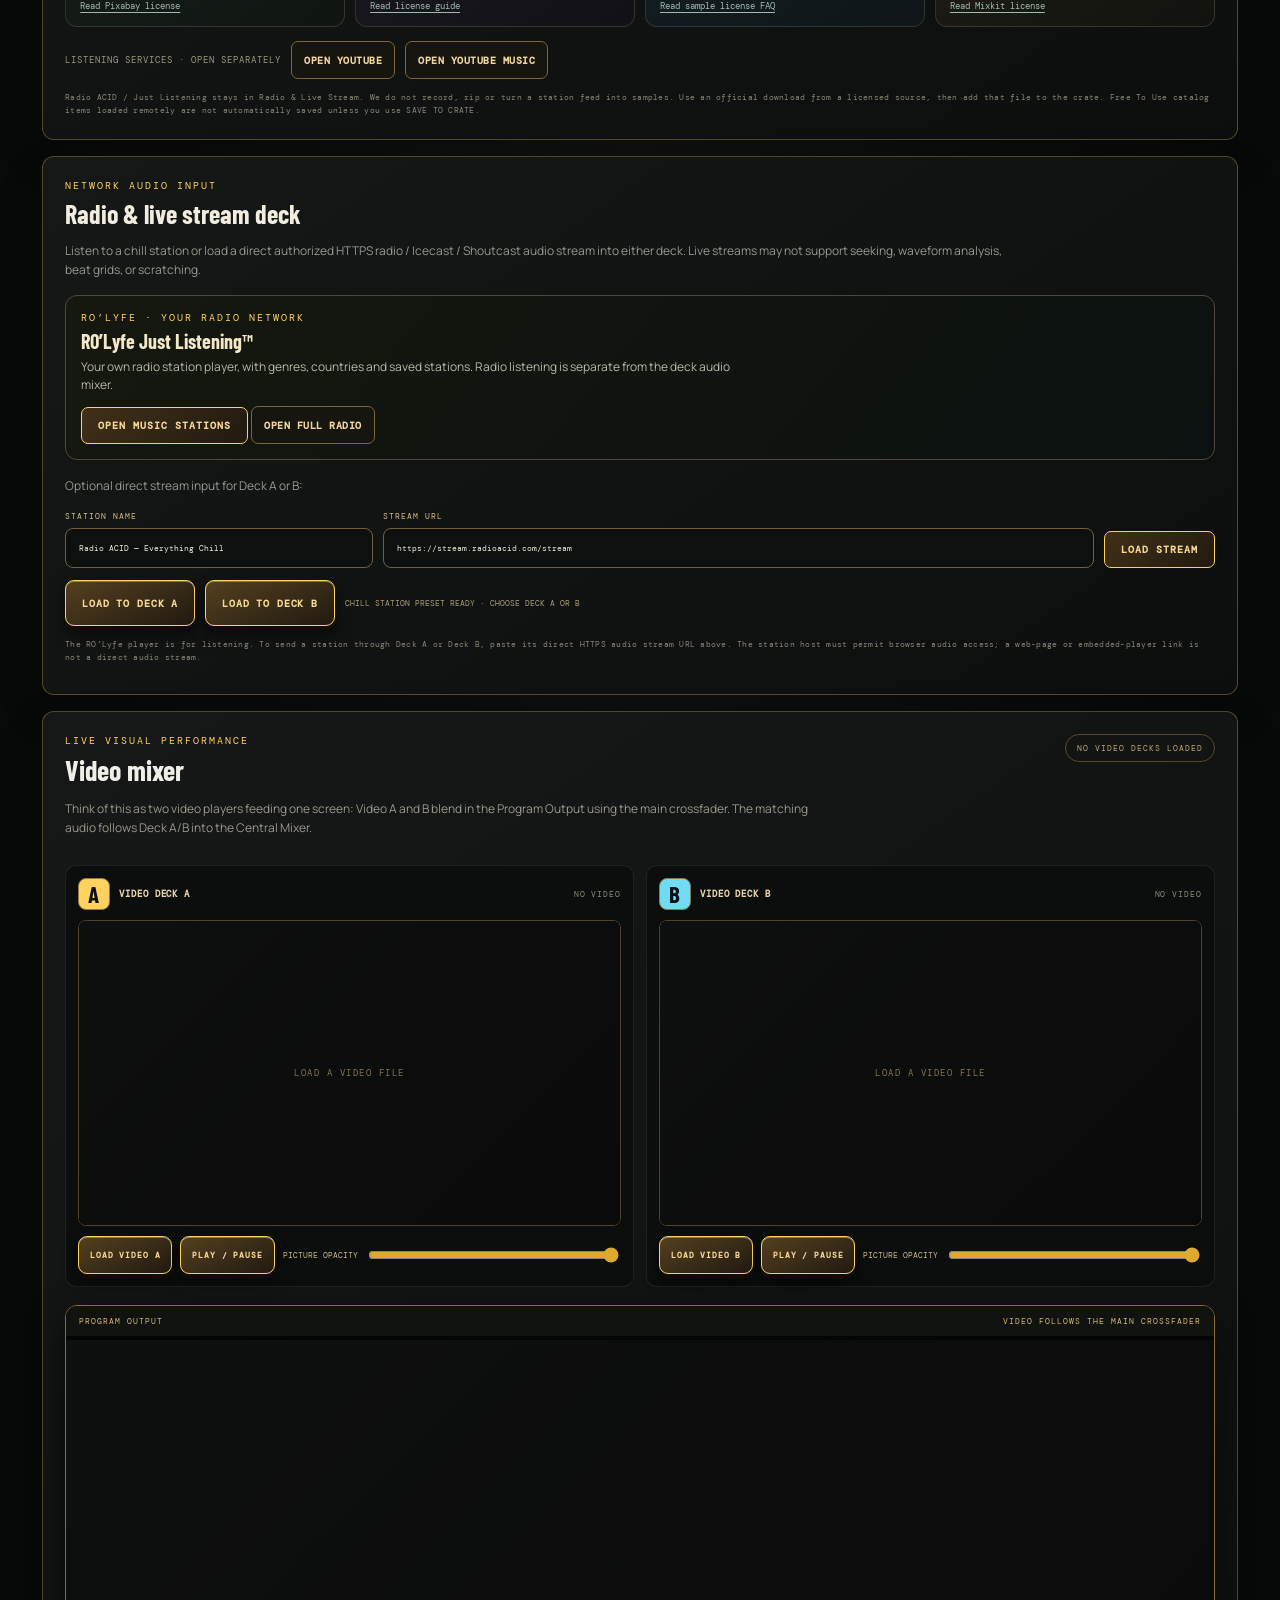
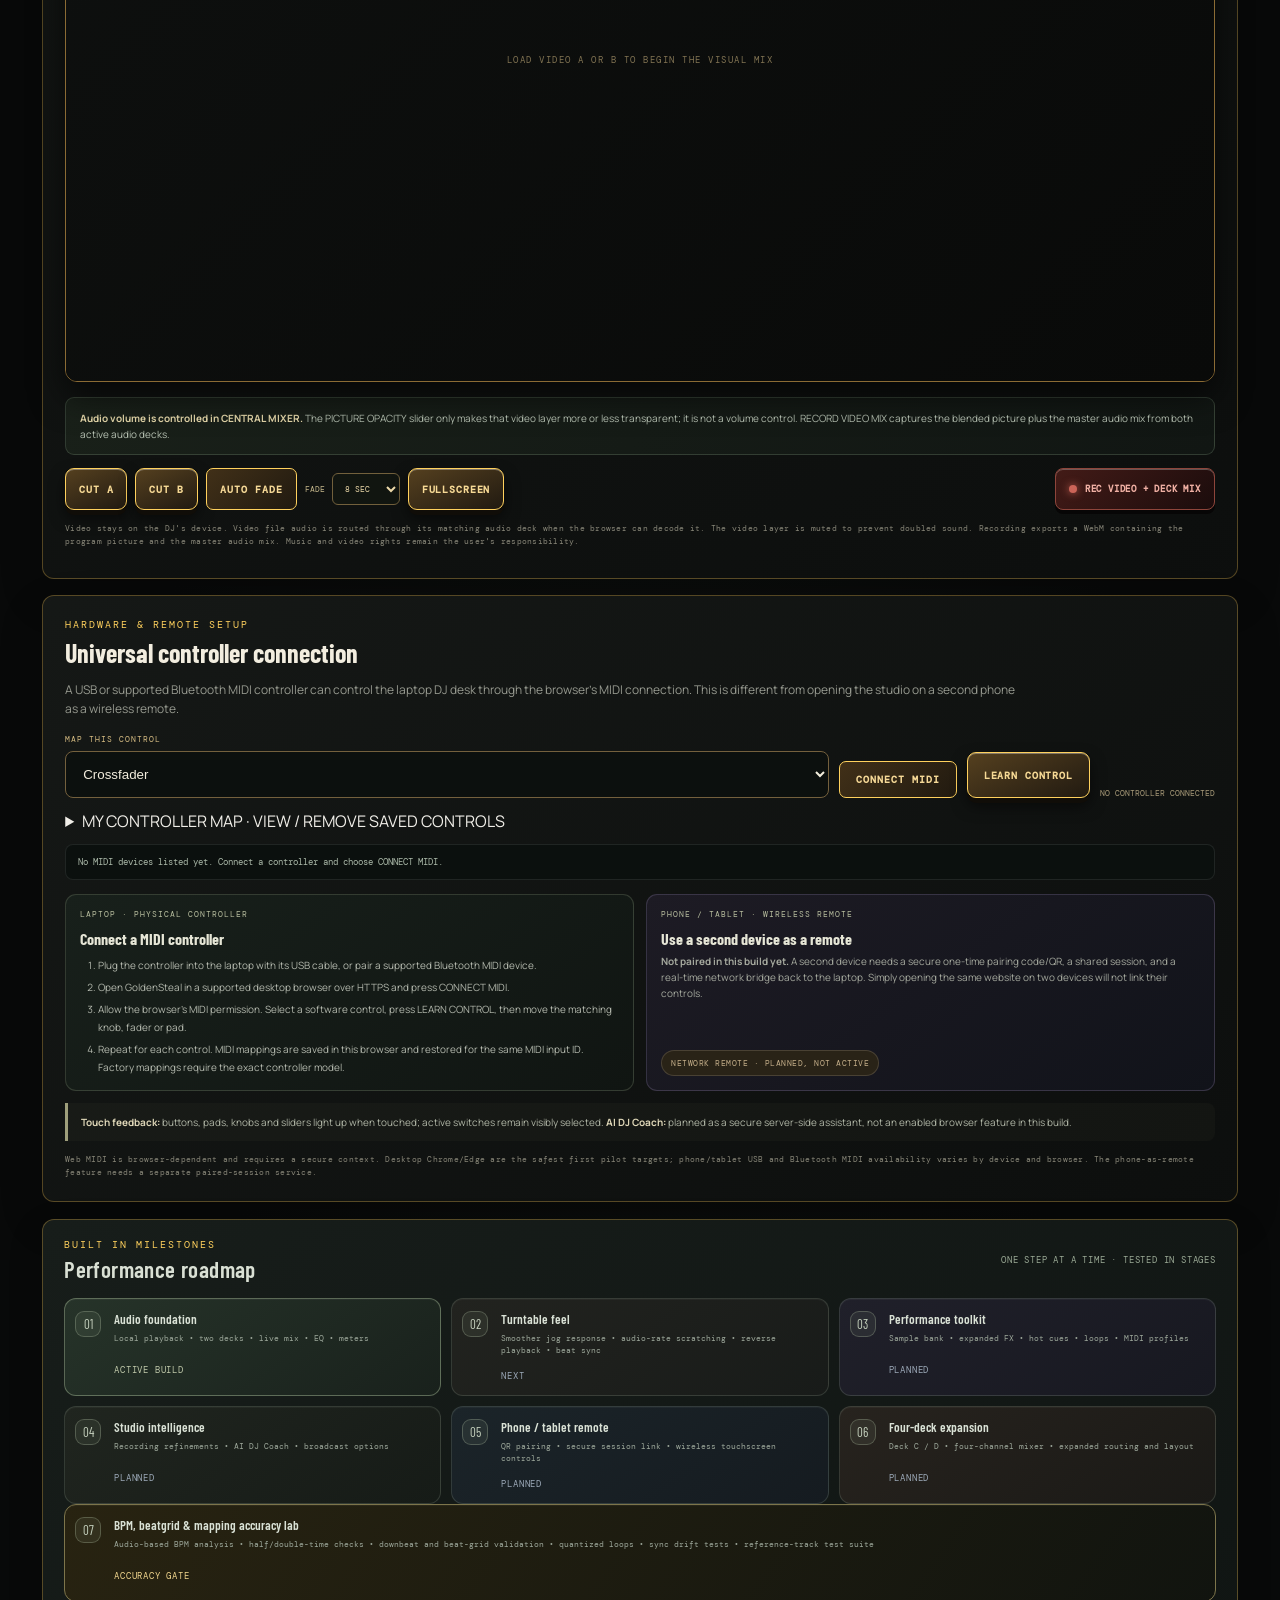
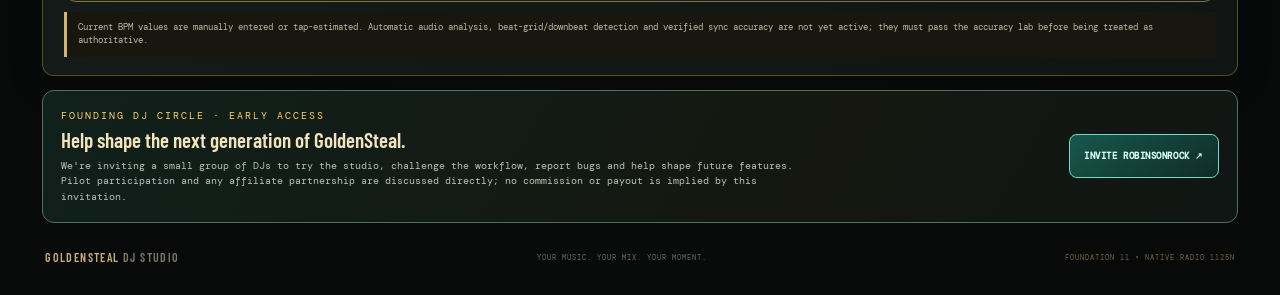
==== commit cf255161: "Replace full embedded radio website with native responsive shared RO’Lyfe stations widget" ====
--- a/index.html
+++ b/index.html
@@ -145,14 +145,55 @@
 #closeRadioQuick[hidden]{display:none!important}#closeRadioQuick{float:right;min-height:40px}#radioQuickButton{min-height:38px}
 @media(max-width:820px){.studio-side-tools{top:auto!important;bottom:calc(76px + env(safe-area-inset-bottom));right:8px;gap:5px}.studio-side-tools button{min-height:36px!important;padding:6px 8px!important;font-size:9px!important}}
 </style><script>
-document.addEventListener('DOMContentLoaded',()=>{const panel=document.getElementById('radio-studio'),btn=document.getElementById('radioQuickButton'),close=document.getElementById('closeRadioQuick');if(!panel||!btn||!close)return;const set=open=>{panel.classList.toggle('radio-quick-open',open);btn.setAttribute('aria-expanded',String(open));close.hidden=!open;};window.GoldenStealOpenRadio=()=>set(true);btn.addEventListener('click',()=>set(!panel.classList.contains('radio-quick-open')));close.addEventListener('click',()=>set(false));document.getElementById('radioMenuButton')?.addEventListener('click',()=>{document.getElementById('quickGoMenu')?.removeAttribute('open');set(true);});document.addEventListener('keydown',e=>{if(e.key==='Escape'&&panel.classList.contains('radio-quick-open'))set(false);});},{once:true});
 </script><style>
 html body .platter{position:absolute!important;touch-action:none!important;overscroll-behavior:contain;user-select:none;-webkit-user-select:none;-webkit-touch-callout:none;filter:none!important}
 html body .platter .platter-grooves,html body .platter .platter-label,html body .platter .platter-arm{pointer-events:none;backface-visibility:visible!important}
 html body .platter.touch-lit{position:absolute!important;filter:none!important}
 html.jog-gesture-active,html.jog-gesture-active body{overscroll-behavior:none}
 #rolyfeRadioFrame{display:block;width:100%;height:min(65dvh,620px);border:1px solid #477b87;border-radius:9px;background:#0a100e}
-</style><script>document.addEventListener('DOMContentLoaded',()=>{const mount=document.getElementById('rolyfeRadioMount'),panel=document.getElementById('radio-studio');if(!mount||!panel)return;const load=()=>{if(mount.querySelector('iframe'))return;const frame=document.createElement('iframe');frame.id='rolyfeRadioFrame';frame.title='RO’Lyfe Just Listening radio';frame.src='https://rolrichman.github.io/rolyfe-just-listening/';frame.allow='autoplay; fullscreen';mount.append(frame);};document.getElementById('rolyfeRadioLaunch')?.addEventListener('click',load);const prior=window.GoldenStealOpenRadio;window.GoldenStealOpenRadio=()=>{prior?.();load();};document.getElementById('radioQuickButton')?.addEventListener('click',()=>{if(panel.classList.contains('radio-quick-open'))load();});document.getElementById('radioMenuButton')?.addEventListener('click',load);},{once:true});</script></head>
+</style><script></script><style>
+#rolRadioRoot{position:fixed!important;inset:0!important;z-index:1750!important;pointer-events:none!important;width:100%!important;max-width:100%!important}
+#rolRadioRoot #rolRadioLauncher{display:none!important}
+#rolRadioRoot #rolRadioPanel{position:fixed!important;inset:auto 12px max(12px,env(safe-area-inset-bottom)) 12px!important;width:auto!important;max-width:460px!important;max-height:calc(100dvh - 32px - env(safe-area-inset-top) - env(safe-area-inset-bottom))!important;margin:0 auto!important;overflow-y:auto!important;overflow-x:hidden!important;overscroll-behavior:contain;pointer-events:auto;box-sizing:border-box!important}
+#rolRadioRoot #rolRadioPanel.open{display:block!important}
+#rolRadioRoot .rol-radio-head{position:sticky;top:-15px;padding:12px 0 9px;background:#10231b;z-index:3}
+#rolRadioRoot #rolRadioClose{min-width:44px;min-height:44px}
+#rolRadioRoot .rol-radio-controls{flex-wrap:wrap!important}
+#rolRadioRoot #rolRadioList,#rolRadioRoot #rolRadioSavedList{min-width:0;max-width:100%}
+#rolRadioRoot #rolRadioPanel button{touch-action:manipulation}
+</style><script>
+document.addEventListener('DOMContentLoaded',()=>{
+ const by=id=>document.getElementById(id),btn=by('radioQuickButton'),feedback=by('rolyfeRadioFeedback');
+ let pending=null,observer=null;
+ function sync(){const open=by('rolRadioPanel')?.classList.contains('open')||false;btn?.setAttribute('aria-expanded',String(open));}
+ function ensure(){
+   if(by('rolRadioLauncher'))return Promise.resolve();
+   if(pending)return pending;
+   pending=new Promise((resolve,reject)=>{
+     const script=document.createElement('script');
+     script.src='https://rolrichman.github.io/rolyfe-egaming/shared/radio-player.js';
+     script.onload=()=>{if(by('rolRadioLauncher'))resolve();else reject(new Error('Radio controls did not initialize.'));};
+     script.onerror=()=>{script.remove();reject(new Error('Radio player could not load.'));};
+     document.head.appendChild(script);
+   }).catch(e=>{pending=null;throw e;});return pending;
+ }
+ async function openRadio(toggle=false){
+   if(btn)btn.disabled=true;
+   try{
+     await ensure();const panel=by('rolRadioPanel'),launcher=by('rolRadioLauncher');
+     if(!observer){observer=new MutationObserver(sync);observer.observe(panel,{attributes:true,attributeFilter:['class']});}
+     if(toggle||!panel.classList.contains('open'))launcher.click();
+     sync();if(feedback)feedback.textContent='';
+   }catch(e){if(feedback)feedback.textContent=e.message;window.GoldenStealStudio?.toast?.(e.message+' Open Full Radio from the radio section.');}
+   finally{if(btn)btn.disabled=false;}
+ }
+ window.GoldenStealOpenRadio=()=>openRadio(false);
+ btn?.addEventListener('click',()=>openRadio(true));
+ by('rolyfeRadioLaunch')?.addEventListener('click',()=>openRadio(false));
+ by('radioMenuButton')?.addEventListener('click',()=>{by('quickGoMenu')?.removeAttribute('open');openRadio(false);});
+ document.addEventListener('keydown',e=>{if(e.key==='Escape'&&by('rolRadioPanel')?.classList.contains('open'))by('rolRadioClose')?.click();});
+},{once:true});
+</script></head>
 <body>
   <div class="ambient ambient-one"></div>
   <div class="ambient ambient-two"></div>
@@ -518,10 +559,10 @@
       <div class="license-note">Radio ACID / Just Listening stays in Radio &amp; Live Stream. We do not record, rip or turn a station feed into samples. Use an official download from a licensed source, then add that file to the crate. Free To Use catalog items loaded remotely are not automatically saved unless you use SAVE TO CRATE.</div>
     </section>
 
-    <section class="radio-studio panel" id="radio-studio"><button type="button" id="closeRadioQuick" class="raised-action" hidden>× CLOSE RADIO</button>
+    <section class="radio-studio panel" id="radio-studio">
       <div class="section-kicker">NETWORK AUDIO INPUT</div><h2>Radio & live stream deck</h2>
       <p class="studio-help">Listen to a chill station or load a direct authorized HTTPS radio / Icecast / Shoutcast audio stream into either deck. Live streams may not support seeking, waveform analysis, beat grids, or scratching.</p>
-      <section class="station-feature-card"><div class="station-feature-copy"><div class="section-kicker">RO’LYFE · YOUR RADIO NETWORK</div><h3>RO’Lyfe Just Listening™</h3><p>Your own radio, music discovery and listening hub. Listening is separate from the deck audio mixer.</p><button type="button" class="gold-button" id="rolyfeRadioLaunch">OPEN RO’LYFE RADIO</button> <a href="https://rolrichman.github.io/rolyfe-just-listening/" target="_blank" rel="noopener noreferrer">OPEN FULL RADIO</a></div></section><div id="rolyfeRadioMount"></div><p class="studio-help">Optional direct stream input for Deck A or B:</p>
+      <section class="station-feature-card"><div class="station-feature-copy"><div class="section-kicker">RO’LYFE · YOUR RADIO NETWORK</div><h3>RO’Lyfe Just Listening™</h3><p>Your own radio station player, with genres, countries and saved stations. Radio listening is separate from the deck audio mixer.</p><button type="button" class="gold-button" id="rolyfeRadioLaunch">OPEN MUSIC STATIONS</button> <a href="https://rolrichman.github.io/rolyfe-just-listening/" target="_blank" rel="noopener noreferrer">OPEN FULL RADIO</a></div></section><p id="rolyfeRadioFeedback" role="status" aria-live="polite"></p><p class="studio-help">Optional direct stream input for Deck A or B:</p>
       <form class="radio-load-form" id="radioLoadForm">
         <label>STATION NAME<input id="radioStationName" type="text" placeholder="My Radio Station" value="Radio ACID — Everything Chill" /></label>
         <label class="radio-url-field">STREAM URL<input id="radioStreamUrl" type="url" placeholder="https://your-station.example/live.mp3" value="https://stream.radioacid.com/stream" required /></label>
@@ -600,11 +641,11 @@
         </div>
         <a class="dj-pilot-invite-button" href="mailto:Robinsonrock@yahoo.com?subject=GoldenSteal%20DJ%20Pilot%20%26%20Affiliate%20Invitation&amp;body=Hello%2C%0A%0AI%27d%20like%20to%20invite%20you%20to%20preview%20GoldenSteal%20DJ%20Performance%20Studio.%20We%27re%20organizing%20a%20small%20founding%20DJ%20circle%20to%20test%20the%20experience%2C%20share%20feedback%20and%20discuss%20possible%20affiliate%20or%20launch%20partnerships.%0A%0ALet%27s%20connect%20and%20talk%20about%20what%20you%20would%20want%20to%20see%20in%20the%20studio.%0A%0A—%20GoldenSteal%20DJ%20Studio">INVITE ROBINSONROCK ↗</a>
       </div>
-    <footer class="footer"><div class="footer-brand">GOLDENSTEAL <span>DJ STUDIO</span></div><div>YOUR MUSIC. YOUR MIX. YOUR MOMENT.</div><div class="footer-version">FOUNDATION 11 • TOUCH LOCK + RO’LYFE RADIO 1125M</div></footer>
+    <footer class="footer"><div class="footer-brand">GOLDENSTEAL <span>DJ STUDIO</span></div><div>YOUR MUSIC. YOUR MIX. YOUR MOMENT.</div><div class="footer-version">FOUNDATION 11 • NATIVE RADIO 1125N</div></footer>
   </main>
   <div class="studio-side-tools" aria-label="Quick studio navigation">
     <button type="button" id="deckJumpButton" title="Jump to the two live decks">DECKS</button>
-    <button type="button" id="radioQuickButton" aria-controls="radio-studio" aria-expanded="false">♫ RADIO</button><button type="button" id="fxDrawerToggle" aria-expanded="false" aria-controls="fxDrawerPanel">FX + SAMPLES</button>
+    <button type="button" id="radioQuickButton" aria-controls="rolRadioPanel" aria-expanded="false">♫ RADIO</button><button type="button" id="fxDrawerToggle" aria-expanded="false" aria-controls="fxDrawerPanel">FX + SAMPLES</button>
   </div>
   <div class="fx-drawer-scrim" id="fxDrawerScrim"></div>
   <aside class="fx-drawer" id="fxDrawerPanel" aria-hidden="true" aria-label="Performance effects and sample pads">
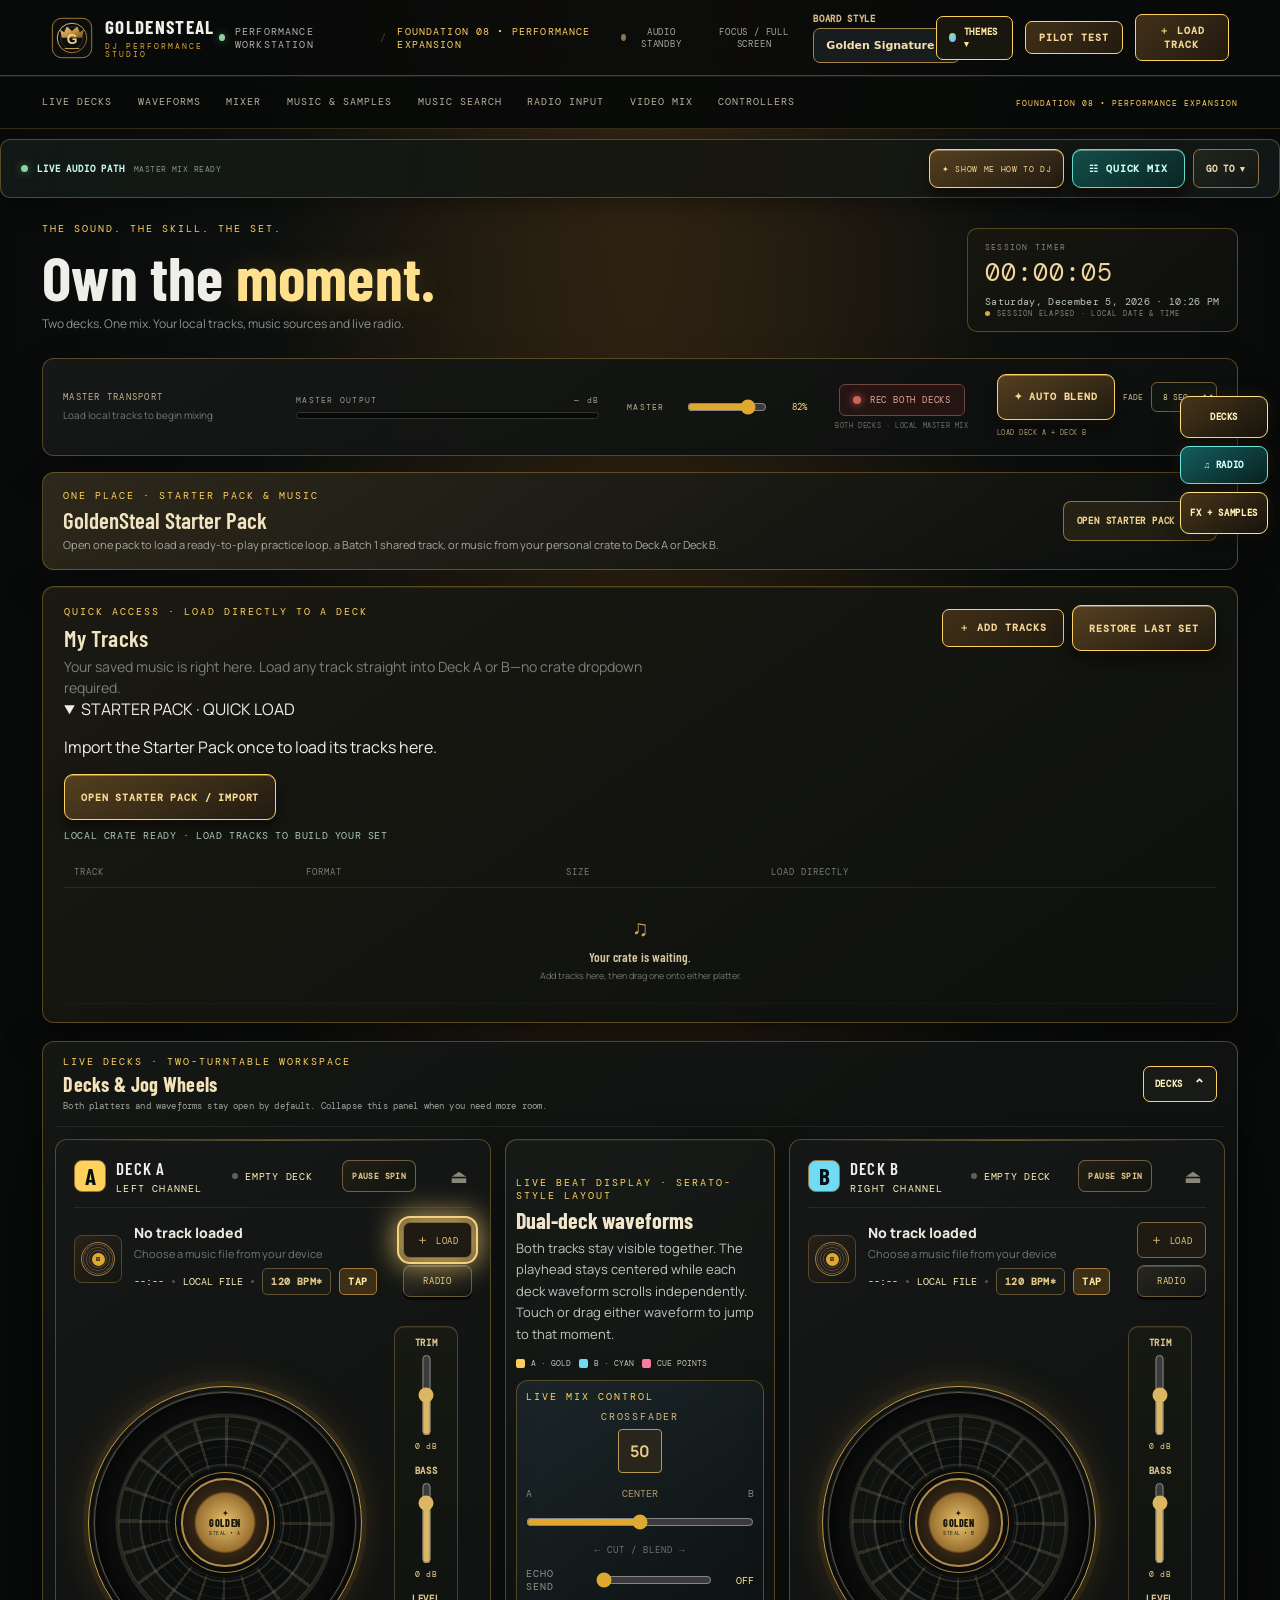
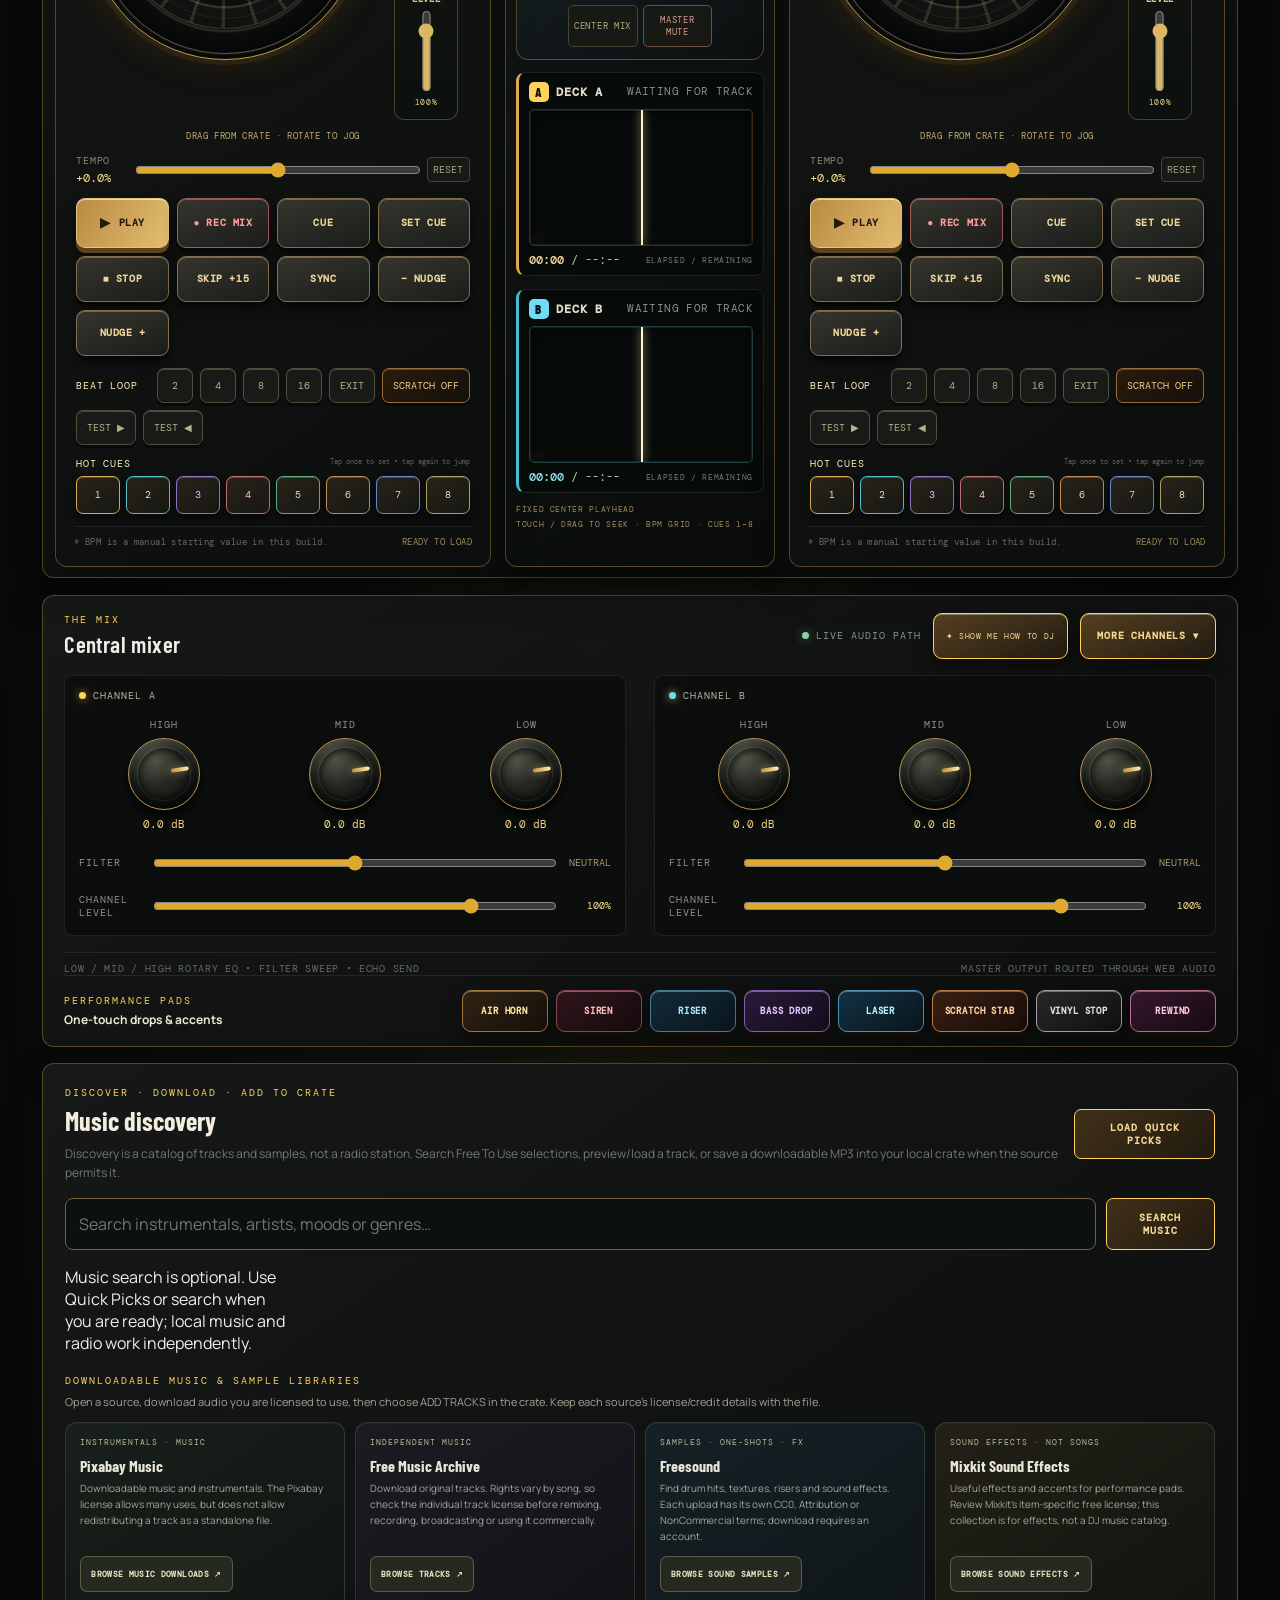
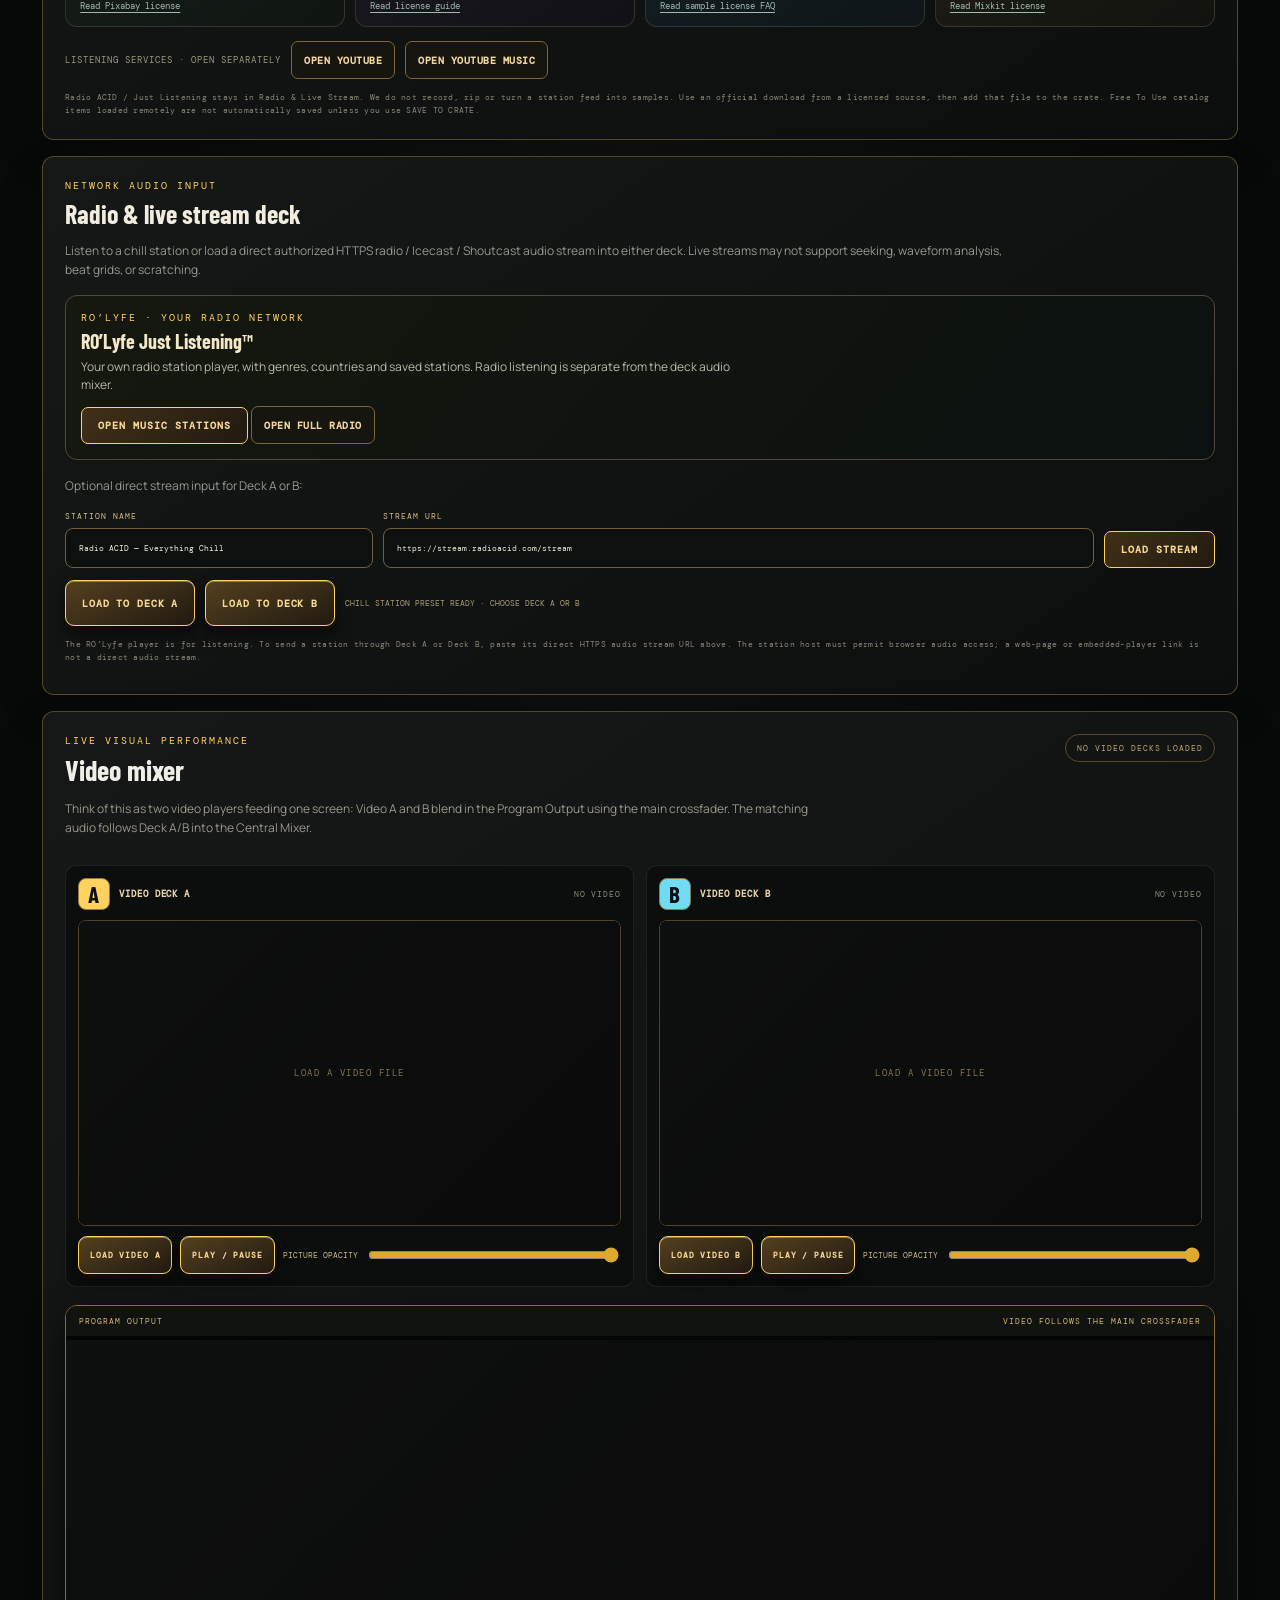
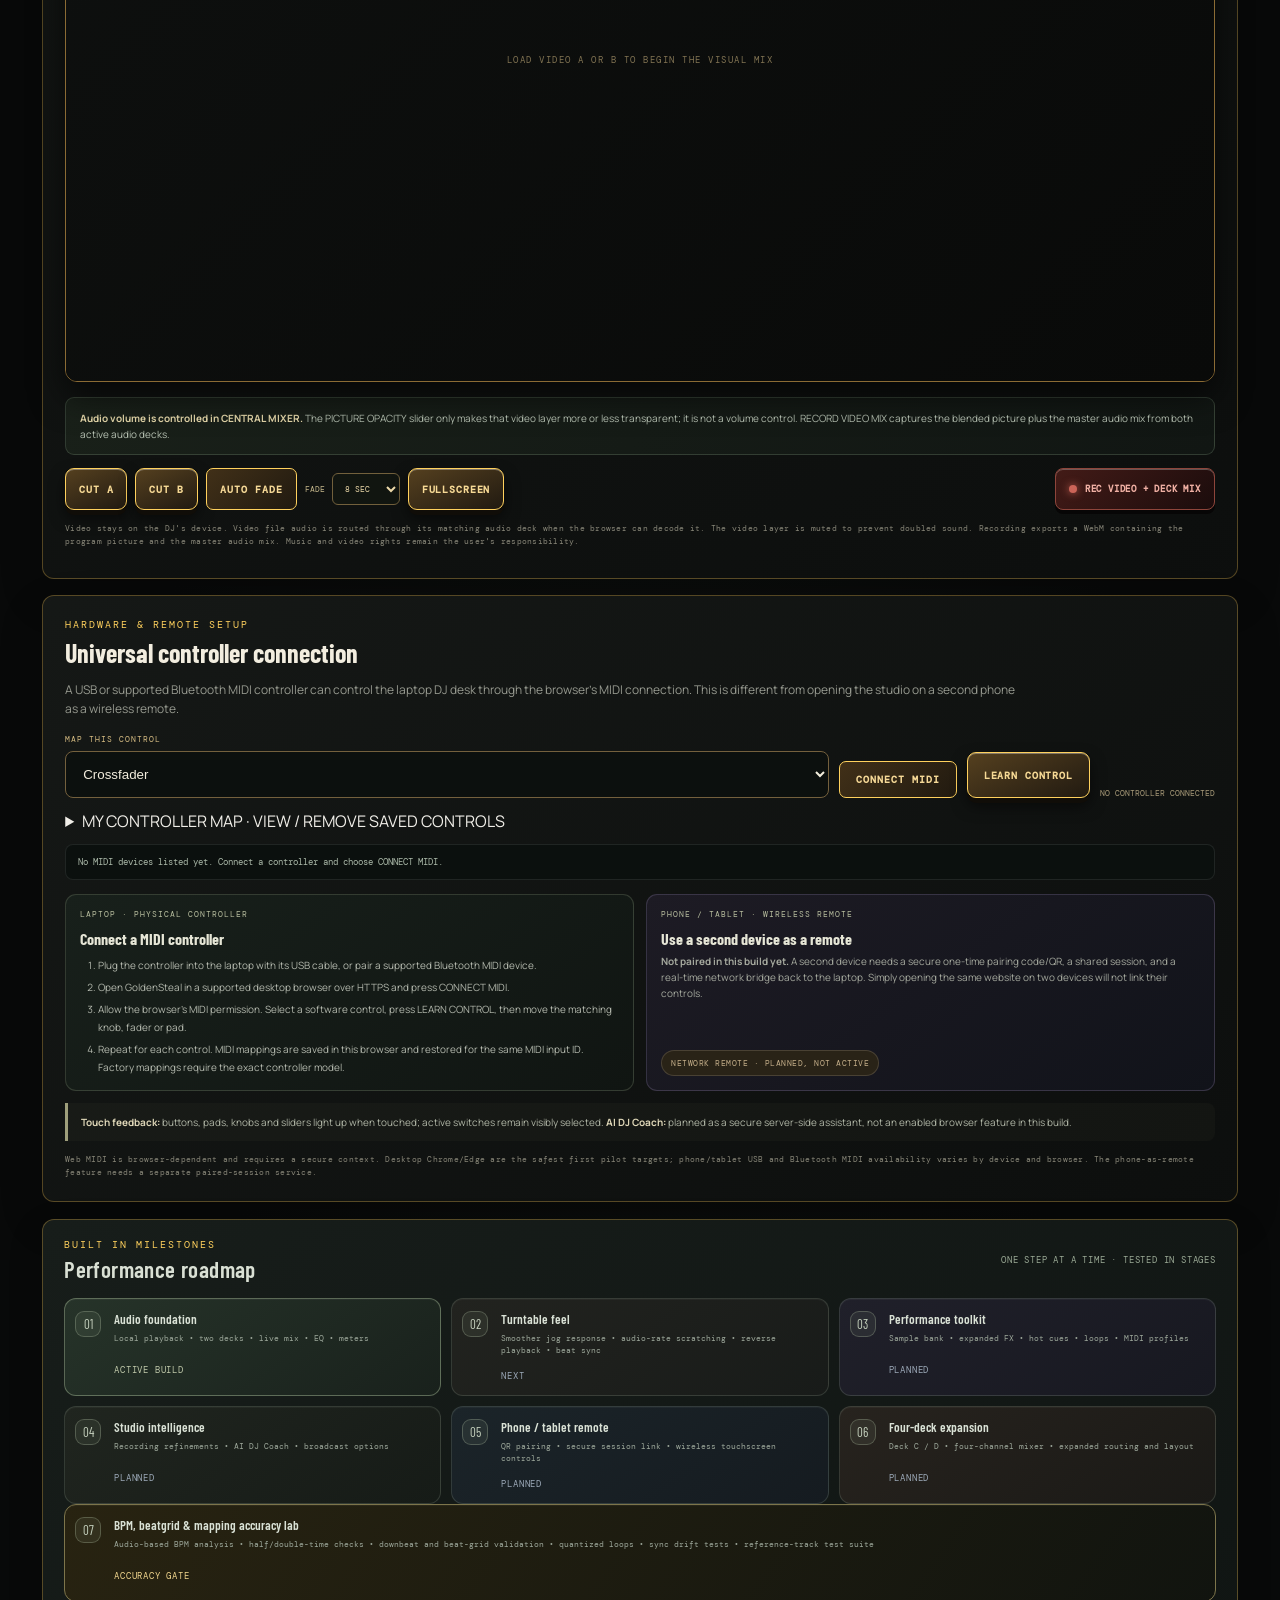
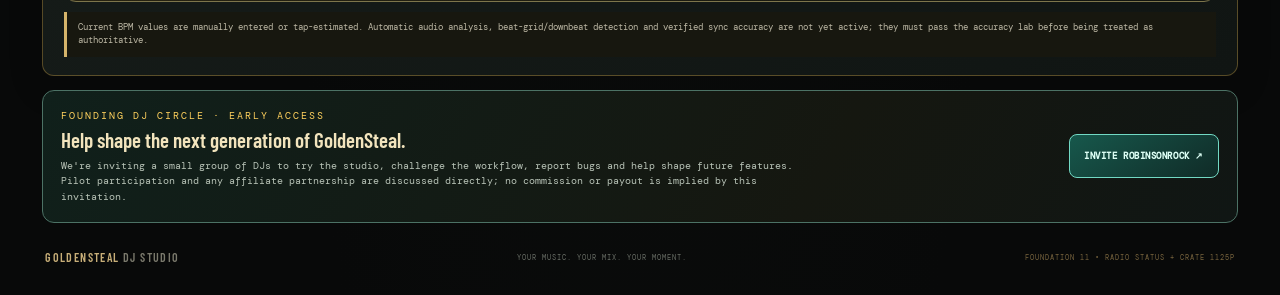
==== commit d4a2e341: "Separate runtime media failures from startup diagnostics and improve saved radio station labels" ====
--- a/index.html
+++ b/index.html
@@ -74,14 +74,19 @@
     window.addEventListener('error', event => {
       const target = event.target;
       if (target && target !== window && target.tagName) {
+        // Media/station failures belong to their own player, never the startup banner.
+        if (['AUDIO','VIDEO','SOURCE','IMG','IFRAME'].includes(target.tagName)) return;
+        if (window.__goldenStealStudioReady) return;
         const resource = target.src || target.href;
         if (resource) reportStartupIssue('A studio resource failed to load: ' + resource);
       } else {
+        if (window.__goldenStealStudioReady) return;
         const where = event.filename ? ' (' + event.filename.split('/').pop() + (event.lineno ? ':' + event.lineno : '') + ')' : '';
         reportStartupIssue((event.message || 'A JavaScript error interrupted startup.') + where);
       }
     }, true);
     window.addEventListener('unhandledrejection', event => {
+      if (window.__goldenStealStudioReady) return;
       const reason = event.reason;
       reportStartupIssue('Startup task rejected: ' + (reason?.message || String(reason || 'unknown error')));
     });
@@ -161,6 +166,12 @@
 #rolRadioRoot .rol-radio-controls{flex-wrap:wrap!important}
 #rolRadioRoot #rolRadioList,#rolRadioRoot #rolRadioSavedList{min-width:0;max-width:100%}
 #rolRadioRoot #rolRadioPanel button{touch-action:manipulation}
+#rolRadioRoot .rol-radio-saved-play{display:grid!important;grid-template-columns:minmax(0,1fr)!important;text-align:left!important;gap:2px!important;flex:1 1 0!important}
+#rolRadioRoot .rol-radio-saved-play span{display:block!important;min-width:0!important;max-width:100%;white-space:normal!important;overflow-wrap:anywhere!important;font-size:11px!important;line-height:1.35!important}
+#rolRadioRoot .rol-radio-saved-play small{display:block!important;white-space:normal!important;overflow-wrap:anywhere!important;line-height:1.25!important}
+#rolRadioRoot .rol-radio-saved-row{min-width:0!important}
+#rolRadioRoot .rol-radio-default{max-width:85px;white-space:normal!important}
+#rolRadioRoot .rol-radio-saved-remove{min-width:32px!important;padding:5px!important}
 </style><script>
 document.addEventListener('DOMContentLoaded',()=>{
  const by=id=>document.getElementById(id),btn=by('radioQuickButton'),feedback=by('rolyfeRadioFeedback');
@@ -641,7 +652,7 @@
         </div>
         <a class="dj-pilot-invite-button" href="mailto:Robinsonrock@yahoo.com?subject=GoldenSteal%20DJ%20Pilot%20%26%20Affiliate%20Invitation&amp;body=Hello%2C%0A%0AI%27d%20like%20to%20invite%20you%20to%20preview%20GoldenSteal%20DJ%20Performance%20Studio.%20We%27re%20organizing%20a%20small%20founding%20DJ%20circle%20to%20test%20the%20experience%2C%20share%20feedback%20and%20discuss%20possible%20affiliate%20or%20launch%20partnerships.%0A%0ALet%27s%20connect%20and%20talk%20about%20what%20you%20would%20want%20to%20see%20in%20the%20studio.%0A%0A—%20GoldenSteal%20DJ%20Studio">INVITE ROBINSONROCK ↗</a>
       </div>
-    <footer class="footer"><div class="footer-brand">GOLDENSTEAL <span>DJ STUDIO</span></div><div>YOUR MUSIC. YOUR MIX. YOUR MOMENT.</div><div class="footer-version">FOUNDATION 11 • NATIVE RADIO 1125N</div></footer>
+    <footer class="footer"><div class="footer-brand">GOLDENSTEAL <span>DJ STUDIO</span></div><div>YOUR MUSIC. YOUR MIX. YOUR MOMENT.</div><div class="footer-version">FOUNDATION 11 • RADIO STATUS + CRATE 1125P</div></footer>
   </main>
   <div class="studio-side-tools" aria-label="Quick studio navigation">
     <button type="button" id="deckJumpButton" title="Jump to the two live decks">DECKS</button>
@@ -788,6 +799,6 @@
       <p class="pilot-limit-note"><strong>Known limits:</strong> experimental forward/reverse scratch audio works from decoded local tracks throughout typical decoded local tracks within a bounded memory cache. It requires physical-device testing and does not support live streams or hardware jog wheel mapping yet. MIDI support is basic and browser-dependent. Headphone cue routing and universal controller compatibility still need real hardware work. This preview is for testing, not paid gigs.</p>
     </section>
   </div>
-    <script type="module" src="./src/bootstrap.js?v=1125m"></script>
+    <script type="module" src="./src/bootstrap.js?v=1125p"></script>
 </body>
 </html>
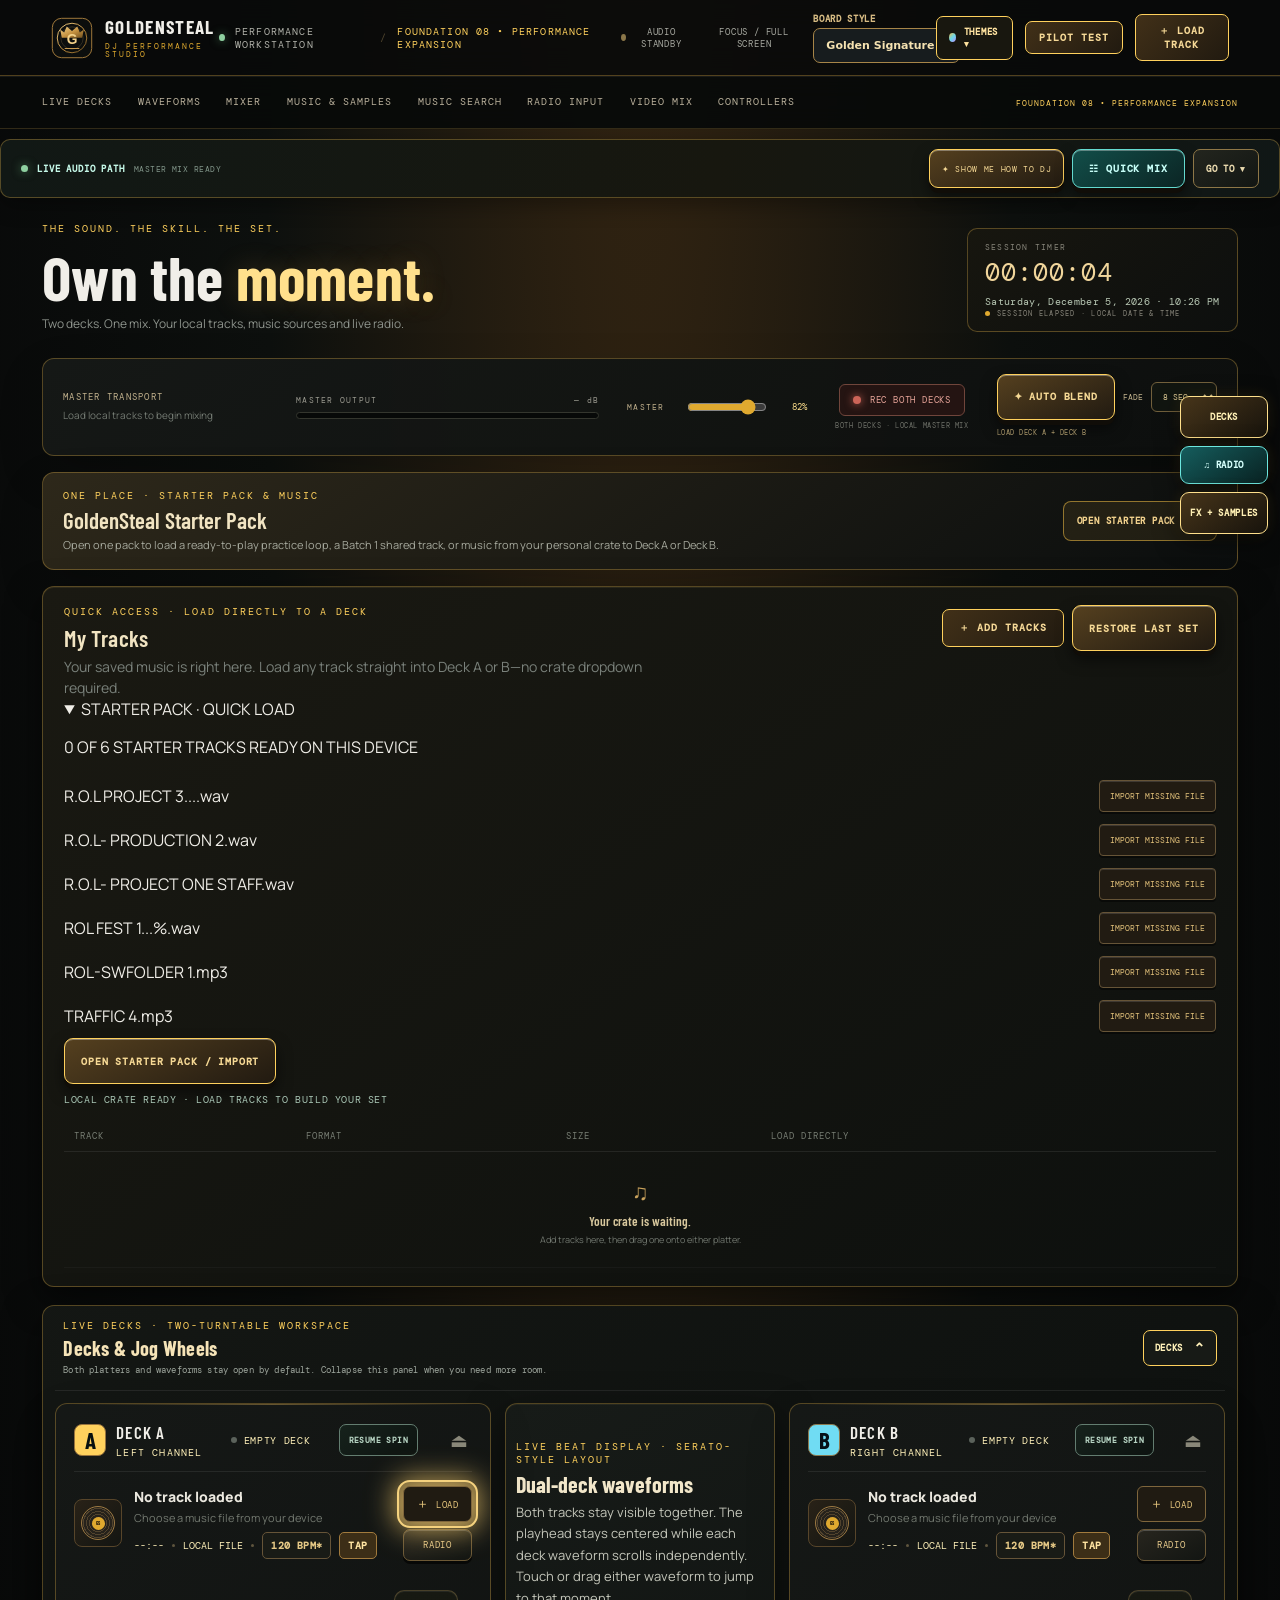
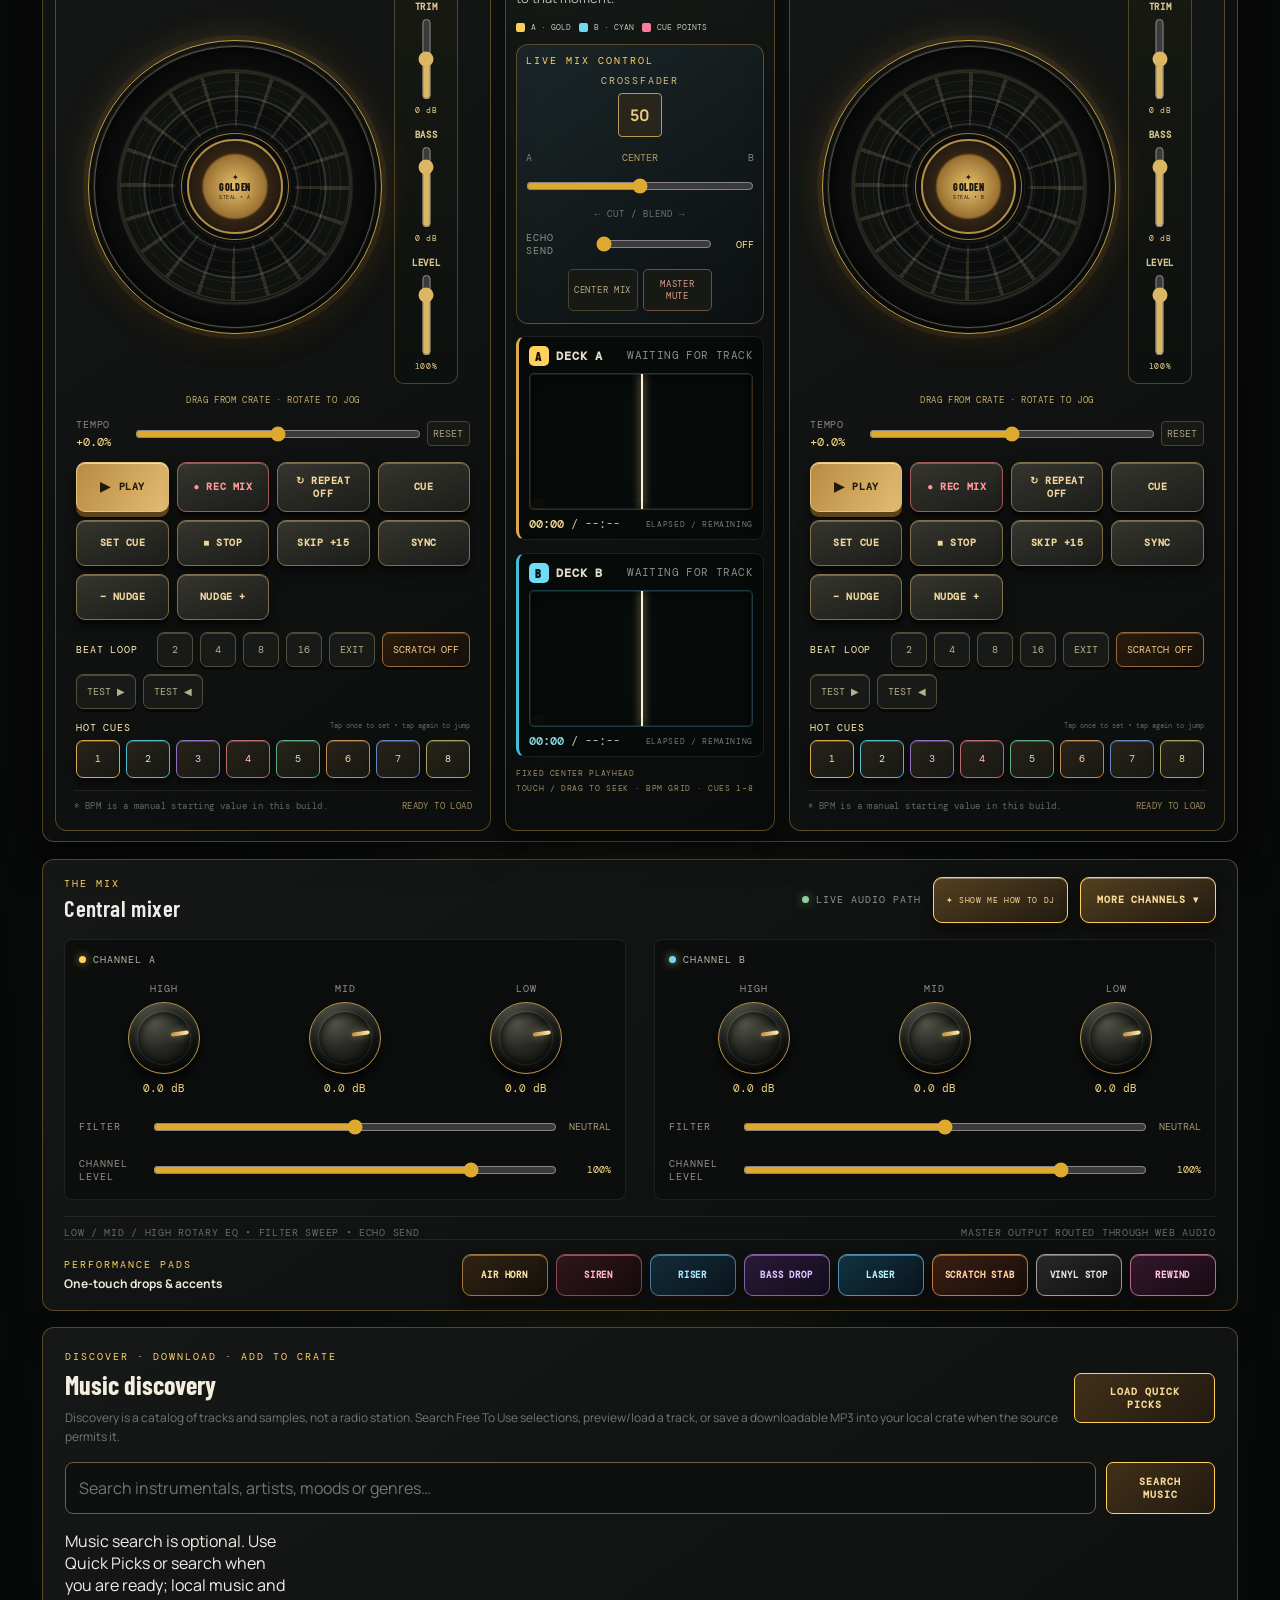
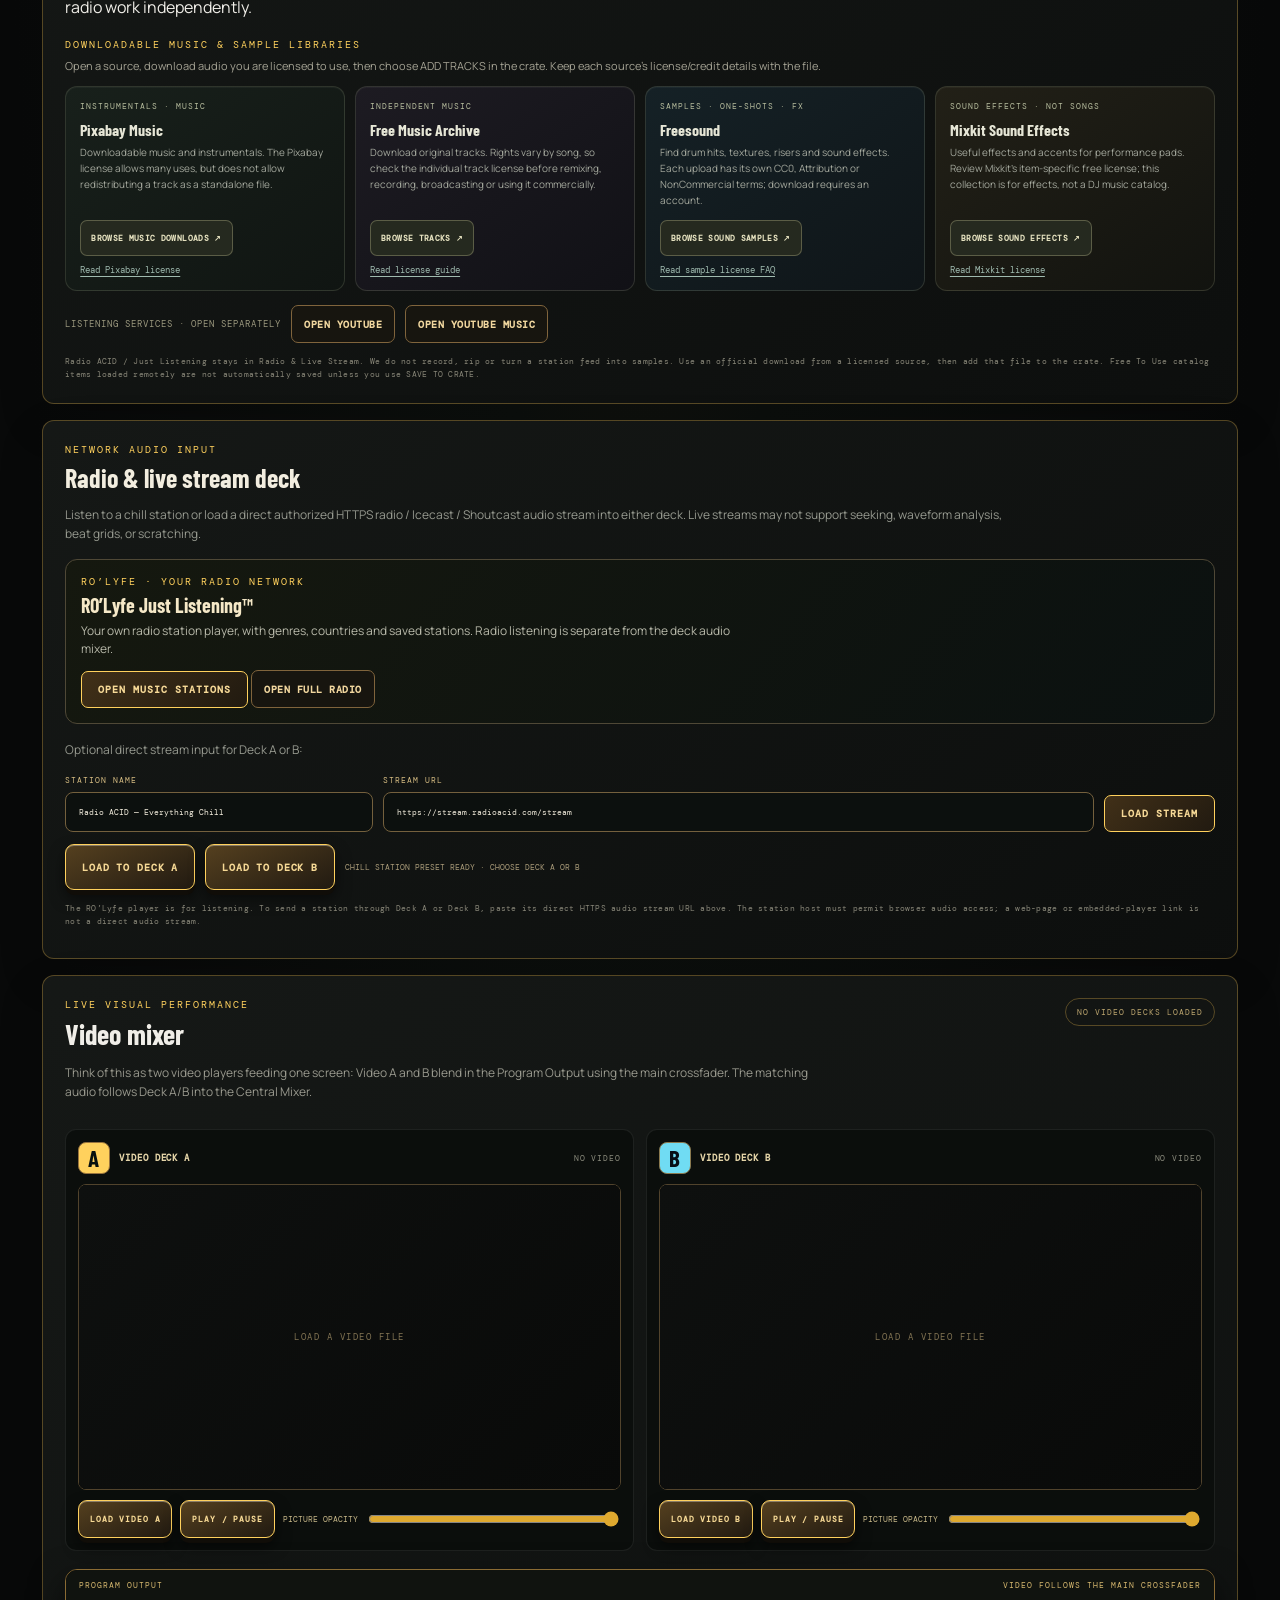
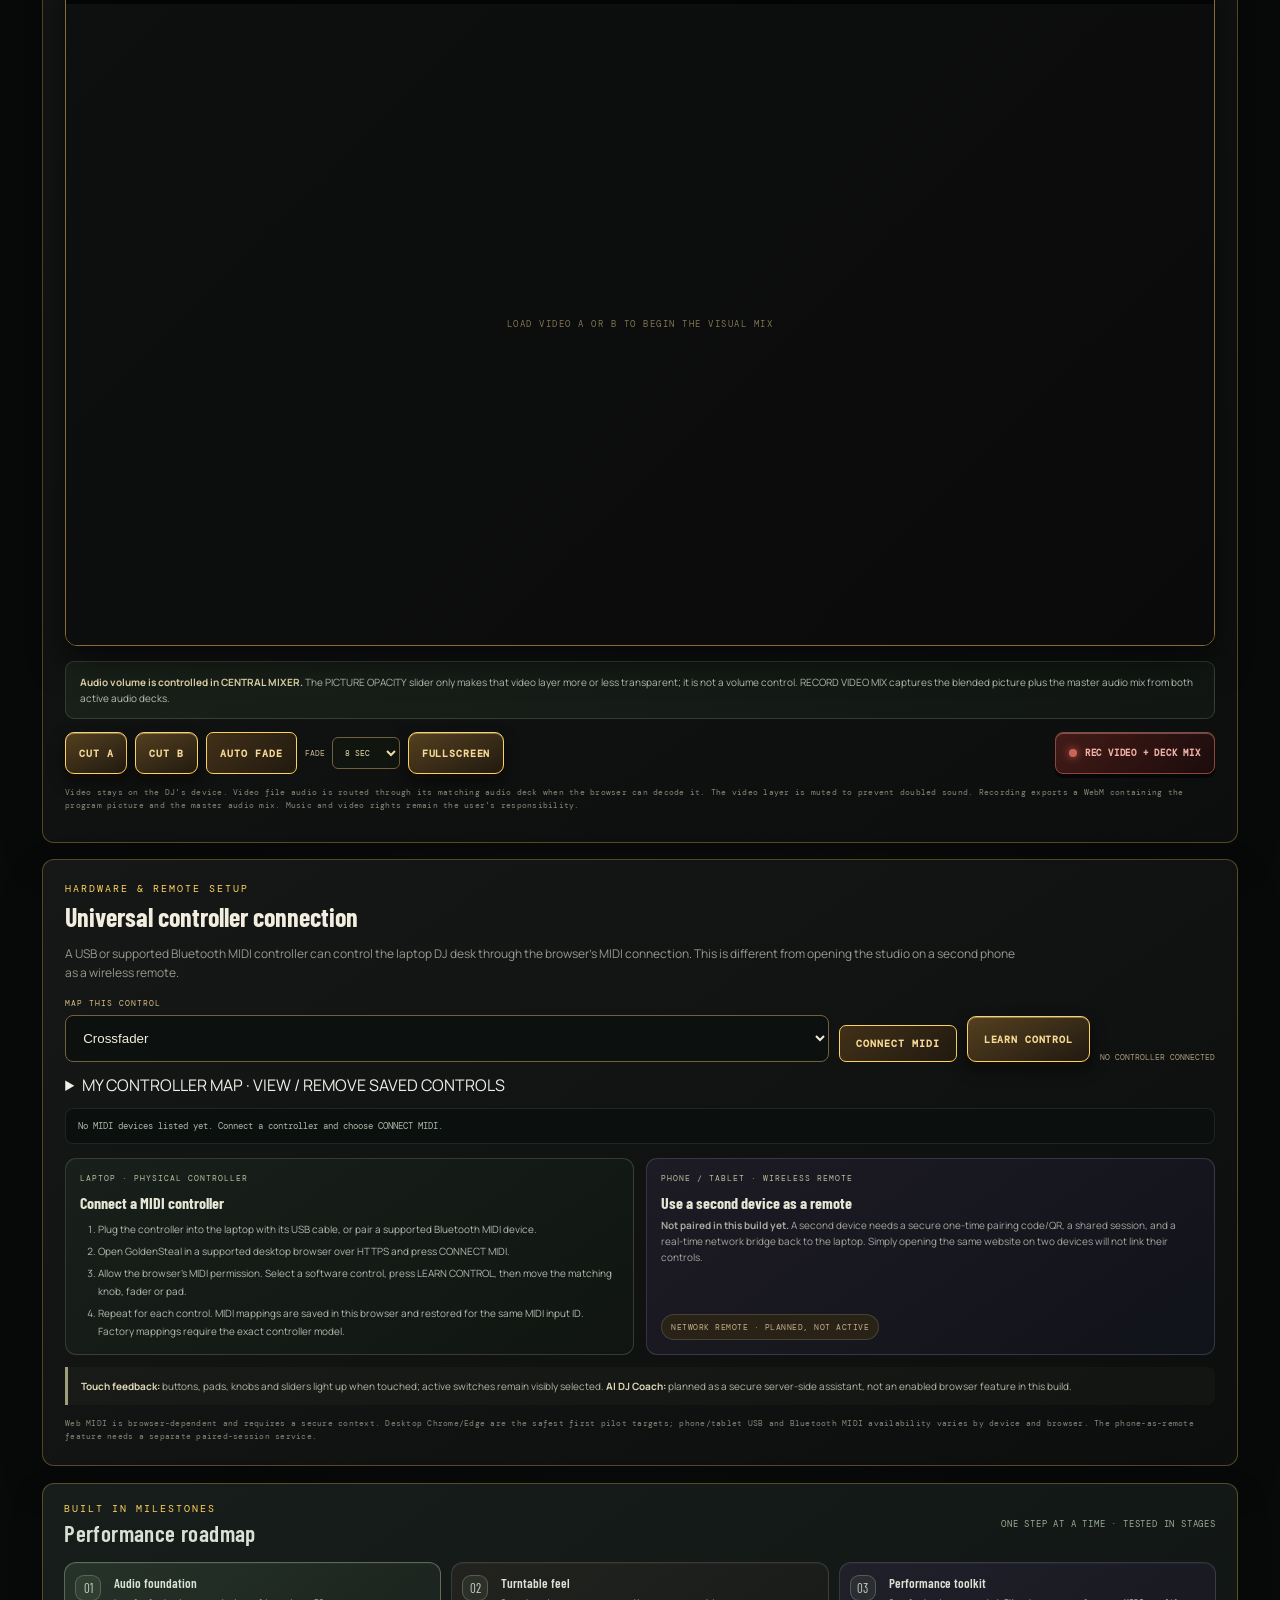
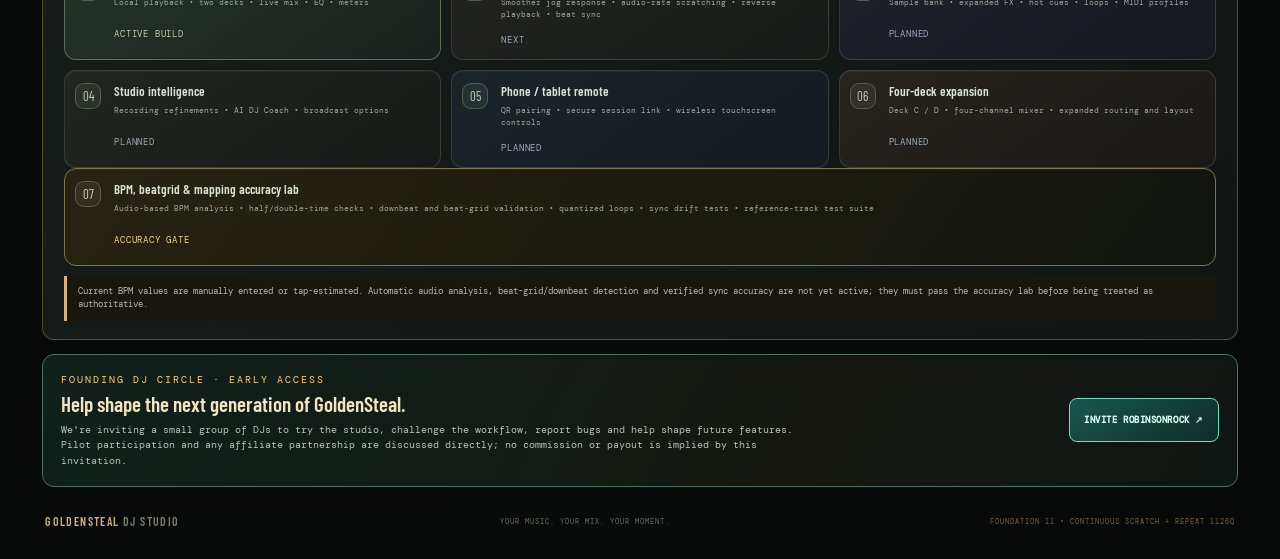
==== commit 89e4105a: "Add repeat controls, deck radio assignment and responsive optional platter rotation" ====
--- a/index.html
+++ b/index.html
@@ -175,7 +175,7 @@
 </style><script>
 document.addEventListener('DOMContentLoaded',()=>{
  const by=id=>document.getElementById(id),btn=by('radioQuickButton'),feedback=by('rolyfeRadioFeedback');
- let pending=null,observer=null;
+ let pending=null,observer=null,radioTarget=null;
  function sync(){const open=by('rolRadioPanel')?.classList.contains('open')||false;btn?.setAttribute('aria-expanded',String(open));}
  function ensure(){
    if(by('rolRadioLauncher'))return Promise.resolve();
@@ -188,23 +188,46 @@
      document.head.appendChild(script);
    }).catch(e=>{pending=null;throw e;});return pending;
  }
- async function openRadio(toggle=false){
+ async function openRadio(toggle=false,deck=null){
+   radioTarget=['A','B'].includes(deck)?deck:null;
    if(btn)btn.disabled=true;
    try{
      await ensure();const panel=by('rolRadioPanel'),launcher=by('rolRadioLauncher');
+     let assign=by('gsRadioAssign');if(!assign){
+       assign=document.createElement('div');assign.id='gsRadioAssign';assign.style.cssText='display:grid;gap:7px;margin:10px 0;padding:10px;border:1px solid #4d8d63;border-radius:10px';
+       const title=document.createElement('strong');title.id='gsRadioTarget';assign.append(title);
+       const info=document.createElement('small');info.textContent='Select a station and start it first. Direct HTTPS streams only; browser audio permissions apply.';assign.append(info);
+       const buttons=document.createElement('div');buttons.style.cssText='display:flex;gap:6px;flex-wrap:wrap';
+       for(const d of ['A','B']){const b=document.createElement('button');b.type='button';b.id='gsRadioTo'+d;b.className='rol-radio-btn';b.textContent='LOAD RADIO TO '+d;b.addEventListener('click',async()=>{const audio=by('rolRadioAudio'),url=audio?.currentSrc||audio?.getAttribute('src')||'',status=by('gsRadioAssignStatus');if(!/^https:\/\//i.test(url)){status.textContent='Choose and play a compatible HTTPS station first.';return;}if(!window.GoldenStealLoadRadioToDeck){status.textContent='Deck audio engine is still starting.';return;}b.disabled=true;try{const ok=await window.GoldenStealLoadRadioToDeck(d,{url,name:by('rolRadioStation')?.textContent||'RO’Lyfe Radio'});if(ok){audio.pause();status.textContent='Assigned to Deck '+d+' · press PLAY on that deck. Stream compatibility not verified.';}else status.textContent='Could not assign station.';}catch(e){status.textContent=e.message;}finally{b.disabled=false;}});buttons.append(b);}
+       assign.append(buttons);const status=document.createElement('small');status.id='gsRadioAssignStatus';status.setAttribute('role','status');assign.append(status);by('rolRadioNow')?.after(assign);if(!assign.isConnected)panel.prepend(assign);
+     }
+     by('gsRadioTarget').textContent=radioTarget?'RADIO INPUT · DECK '+radioTarget:'SEND CURRENT STATION TO A DECK';
+     for(const d of ['A','B']){const b=by('gsRadioTo'+d);b.hidden=!!radioTarget&&d!==radioTarget;}
      if(!observer){observer=new MutationObserver(sync);observer.observe(panel,{attributes:true,attributeFilter:['class']});}
      if(toggle||!panel.classList.contains('open'))launcher.click();
      sync();if(feedback)feedback.textContent='';
    }catch(e){if(feedback)feedback.textContent=e.message;window.GoldenStealStudio?.toast?.(e.message+' Open Full Radio from the radio section.');}
    finally{if(btn)btn.disabled=false;}
  }
- window.GoldenStealOpenRadio=()=>openRadio(false);
+ window.GoldenStealOpenRadio=deck=>openRadio(false,deck);
  btn?.addEventListener('click',()=>openRadio(true));
  by('rolyfeRadioLaunch')?.addEventListener('click',()=>openRadio(false));
  by('radioMenuButton')?.addEventListener('click',()=>{by('quickGoMenu')?.removeAttribute('open');openRadio(false);});
  document.addEventListener('keydown',e=>{if(e.key==='Escape'&&by('rolRadioPanel')?.classList.contains('open'))by('rolRadioClose')?.click();});
 },{once:true});
-</script></head>
+</script><style>
+@media(min-width:821px) and (max-width:1199px){
+body:not([data-board="mobile"]):not([data-board="performance"]) .platter-and-rail .platter-wrap{width:min(100%,320px)!important;max-width:320px!important}
+}
+@media(min-width:1200px){
+body:not([data-board="mobile"]):not([data-board="performance"]) .platter-and-rail .platter-wrap{width:min(100%,420px)!important;max-width:420px!important}
+body[data-board="battle"] #decks{grid-template-columns:minmax(0,1fr) minmax(215px,.48fr) minmax(0,1fr)!important}
+}
+html body .platter.spinning:not(.spin-paused):not(.touching) .platter-grooves{animation:platterSpin 1.8s linear infinite!important}
+@media(prefers-reduced-motion:reduce){html body .platter.spinning:not(.spin-paused):not(.touching) .platter-grooves{animation:none!important}}
+[data-action="repeat-track"].active{background:#344e38!important;color:#d5ffbc!important;border-color:#92d589!important}
+#gsRadioAssign button[hidden]{display:none!important}
+</style></head>
 <body>
   <div class="ambient ambient-one"></div>
   <div class="ambient ambient-two"></div>
@@ -403,7 +426,7 @@
           </div>
           <div class="deck-controls">
             <div class="tempo-row"><div><label for="tempoA">TEMPO</label><strong id="tempoValueA">+0.0%</strong></div><input type="range" id="tempoA" min="-16" max="16" step="0.1" value="0" /><button class="reset-button" data-action="tempo-reset" data-deck="A">RESET</button></div>
-            <div class="transport-buttons"><button class="transport-main" id="playA" data-action="play" data-deck="A"><span class="play-glyph" id="playGlyphA">▶</span><span id="playTextA">PLAY</span></button><button type="button" class="transport-secondary deck-record-shortcut" data-deck-record aria-pressed="false" title="Record both decks through the master mix">● REC MIX</button><button class="transport-secondary" id="cueA" data-action="cue" data-deck="A">CUE</button><button class="transport-secondary" id="setCueA" data-action="set-cue" data-deck="A">SET CUE</button><button class="transport-secondary" id="stopA" data-action="stop" data-deck="A">■ STOP</button><button class="transport-secondary" id="skipA" data-action="skip" data-deck="A">SKIP +15</button><button class="transport-secondary" id="syncA" data-action="sync" data-deck="A">SYNC</button><button class="transport-secondary nudge-button" data-action="nudge-down" data-deck="A">− NUDGE</button><button class="transport-secondary nudge-button" data-action="nudge-up" data-deck="A">NUDGE +</button></div>
+            <div class="transport-buttons"><button class="transport-main" id="playA" data-action="play" data-deck="A"><span class="play-glyph" id="playGlyphA">▶</span><span id="playTextA">PLAY</span></button><button type="button" class="transport-secondary deck-record-shortcut" data-deck-record aria-pressed="false" title="Record both decks through the master mix">● REC MIX</button><button type="button" class="transport-secondary" data-action="repeat-track" data-deck="A" aria-pressed="false">↻ REPEAT OFF</button><button class="transport-secondary" id="cueA" data-action="cue" data-deck="A">CUE</button><button class="transport-secondary" id="setCueA" data-action="set-cue" data-deck="A">SET CUE</button><button class="transport-secondary" id="stopA" data-action="stop" data-deck="A">■ STOP</button><button class="transport-secondary" id="skipA" data-action="skip" data-deck="A">SKIP +15</button><button class="transport-secondary" id="syncA" data-action="sync" data-deck="A">SYNC</button><button class="transport-secondary nudge-button" data-action="nudge-down" data-deck="A">− NUDGE</button><button class="transport-secondary nudge-button" data-action="nudge-up" data-deck="A">NUDGE +</button></div>
             <div class="loop-row"><span>BEAT LOOP</span><button data-action="loop" data-deck="A" data-beats="2">2</button><button data-action="loop" data-deck="A" data-beats="4">4</button><button data-action="loop" data-deck="A" data-beats="8">8</button><button data-action="loop" data-deck="A" data-beats="16">16</button><button data-action="loop-off" data-deck="A">EXIT</button><button class="scratch-toggle" data-action="scratch-toggle" data-deck="A">SCRATCH OFF</button><button type="button" data-scratch-test="1" data-deck="A" title="Audition actual track audio forward with deck paused">TEST ▶</button><button type="button" data-scratch-test="-1" data-deck="A" title="Audition actual track audio backward with deck paused">TEST ◀</button></div>
             <div class="hot-cues"><div class="control-caption">HOT CUES <span>Tap once to set • tap again to jump</span></div><div class="cue-pads"><button id="hotcueA1" data-action="hotcue" data-deck="A" data-pad="0">1</button><button id="hotcueA2" data-action="hotcue" data-deck="A" data-pad="1">2</button><button id="hotcueA3" data-action="hotcue" data-deck="A" data-pad="2">3</button><button id="hotcueA4" data-action="hotcue" data-deck="A" data-pad="3">4</button><button id="hotcueA5" data-action="hotcue" data-deck="A" data-pad="4">5</button><button id="hotcueA6" data-action="hotcue" data-deck="A" data-pad="5">6</button><button id="hotcueA7" data-action="hotcue" data-deck="A" data-pad="6">7</button><button id="hotcueA8" data-action="hotcue" data-deck="A" data-pad="7">8</button></div></div>
             
@@ -505,7 +528,7 @@
           </div>
           <div class="deck-controls">
             <div class="tempo-row"><div><label for="tempoB">TEMPO</label><strong id="tempoValueB">+0.0%</strong></div><input type="range" id="tempoB" min="-16" max="16" step="0.1" value="0" /><button class="reset-button" data-action="tempo-reset" data-deck="B">RESET</button></div>
-            <div class="transport-buttons"><button class="transport-main" id="playB" data-action="play" data-deck="B"><span class="play-glyph" id="playGlyphB">▶</span><span id="playTextB">PLAY</span></button><button type="button" class="transport-secondary deck-record-shortcut" data-deck-record aria-pressed="false" title="Record both decks through the master mix">● REC MIX</button><button class="transport-secondary" id="cueB" data-action="cue" data-deck="B">CUE</button><button class="transport-secondary" id="setCueB" data-action="set-cue" data-deck="B">SET CUE</button><button class="transport-secondary" id="stopB" data-action="stop" data-deck="B">■ STOP</button><button class="transport-secondary" id="skipB" data-action="skip" data-deck="B">SKIP +15</button><button class="transport-secondary" id="syncB" data-action="sync" data-deck="B">SYNC</button><button class="transport-secondary nudge-button" data-action="nudge-down" data-deck="B">− NUDGE</button><button class="transport-secondary nudge-button" data-action="nudge-up" data-deck="B">NUDGE +</button></div>
+            <div class="transport-buttons"><button class="transport-main" id="playB" data-action="play" data-deck="B"><span class="play-glyph" id="playGlyphB">▶</span><span id="playTextB">PLAY</span></button><button type="button" class="transport-secondary deck-record-shortcut" data-deck-record aria-pressed="false" title="Record both decks through the master mix">● REC MIX</button><button type="button" class="transport-secondary" data-action="repeat-track" data-deck="B" aria-pressed="false">↻ REPEAT OFF</button><button class="transport-secondary" id="cueB" data-action="cue" data-deck="B">CUE</button><button class="transport-secondary" id="setCueB" data-action="set-cue" data-deck="B">SET CUE</button><button class="transport-secondary" id="stopB" data-action="stop" data-deck="B">■ STOP</button><button class="transport-secondary" id="skipB" data-action="skip" data-deck="B">SKIP +15</button><button class="transport-secondary" id="syncB" data-action="sync" data-deck="B">SYNC</button><button class="transport-secondary nudge-button" data-action="nudge-down" data-deck="B">− NUDGE</button><button class="transport-secondary nudge-button" data-action="nudge-up" data-deck="B">NUDGE +</button></div>
             <div class="loop-row"><span>BEAT LOOP</span><button data-action="loop" data-deck="B" data-beats="2">2</button><button data-action="loop" data-deck="B" data-beats="4">4</button><button data-action="loop" data-deck="B" data-beats="8">8</button><button data-action="loop" data-deck="B" data-beats="16">16</button><button data-action="loop-off" data-deck="B">EXIT</button><button class="scratch-toggle" data-action="scratch-toggle" data-deck="B">SCRATCH OFF</button><button type="button" data-scratch-test="1" data-deck="B" title="Audition actual track audio forward with deck paused">TEST ▶</button><button type="button" data-scratch-test="-1" data-deck="B" title="Audition actual track audio backward with deck paused">TEST ◀</button></div>
             <div class="hot-cues"><div class="control-caption">HOT CUES <span>Tap once to set • tap again to jump</span></div><div class="cue-pads"><button id="hotcueB1" data-action="hotcue" data-deck="B" data-pad="0">1</button><button id="hotcueB2" data-action="hotcue" data-deck="B" data-pad="1">2</button><button id="hotcueB3" data-action="hotcue" data-deck="B" data-pad="2">3</button><button id="hotcueB4" data-action="hotcue" data-deck="B" data-pad="3">4</button><button id="hotcueB5" data-action="hotcue" data-deck="B" data-pad="4">5</button><button id="hotcueB6" data-action="hotcue" data-deck="B" data-pad="5">6</button><button id="hotcueB7" data-action="hotcue" data-deck="B" data-pad="6">7</button><button id="hotcueB8" data-action="hotcue" data-deck="B" data-pad="7">8</button></div></div>
             
@@ -652,7 +675,7 @@
         </div>
         <a class="dj-pilot-invite-button" href="mailto:Robinsonrock@yahoo.com?subject=GoldenSteal%20DJ%20Pilot%20%26%20Affiliate%20Invitation&amp;body=Hello%2C%0A%0AI%27d%20like%20to%20invite%20you%20to%20preview%20GoldenSteal%20DJ%20Performance%20Studio.%20We%27re%20organizing%20a%20small%20founding%20DJ%20circle%20to%20test%20the%20experience%2C%20share%20feedback%20and%20discuss%20possible%20affiliate%20or%20launch%20partnerships.%0A%0ALet%27s%20connect%20and%20talk%20about%20what%20you%20would%20want%20to%20see%20in%20the%20studio.%0A%0A—%20GoldenSteal%20DJ%20Studio">INVITE ROBINSONROCK ↗</a>
       </div>
-    <footer class="footer"><div class="footer-brand">GOLDENSTEAL <span>DJ STUDIO</span></div><div>YOUR MUSIC. YOUR MIX. YOUR MOMENT.</div><div class="footer-version">FOUNDATION 11 • RADIO STATUS + CRATE 1125P</div></footer>
+    <footer class="footer"><div class="footer-brand">GOLDENSTEAL <span>DJ STUDIO</span></div><div>YOUR MUSIC. YOUR MIX. YOUR MOMENT.</div><div class="footer-version">FOUNDATION 11 • CONTINUOUS SCRATCH + REPEAT 1126Q</div></footer>
   </main>
   <div class="studio-side-tools" aria-label="Quick studio navigation">
     <button type="button" id="deckJumpButton" title="Jump to the two live decks">DECKS</button>
@@ -799,6 +822,6 @@
       <p class="pilot-limit-note"><strong>Known limits:</strong> experimental forward/reverse scratch audio works from decoded local tracks throughout typical decoded local tracks within a bounded memory cache. It requires physical-device testing and does not support live streams or hardware jog wheel mapping yet. MIDI support is basic and browser-dependent. Headphone cue routing and universal controller compatibility still need real hardware work. This preview is for testing, not paid gigs.</p>
     </section>
   </div>
-    <script type="module" src="./src/bootstrap.js?v=1125p"></script>
+    <script type="module" src="./src/bootstrap.js?v=1126q"></script>
 </body>
 </html>
